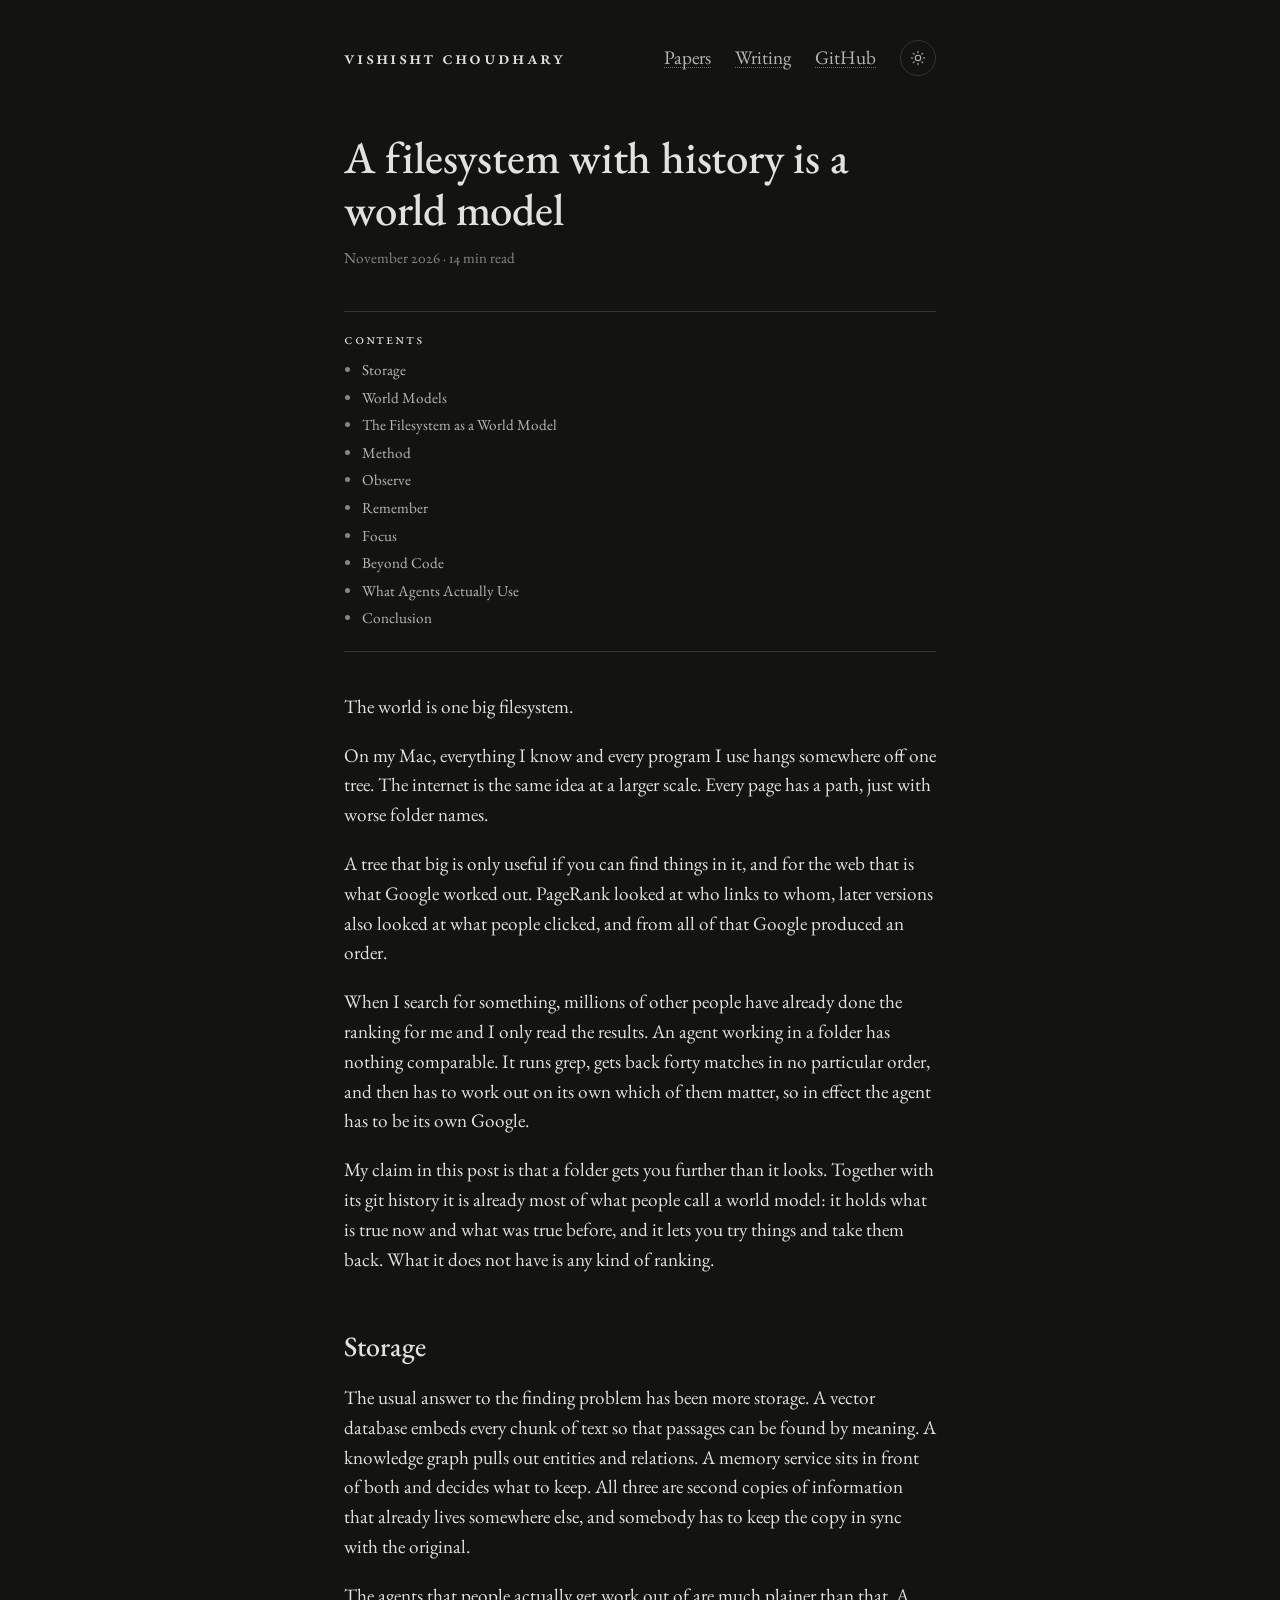
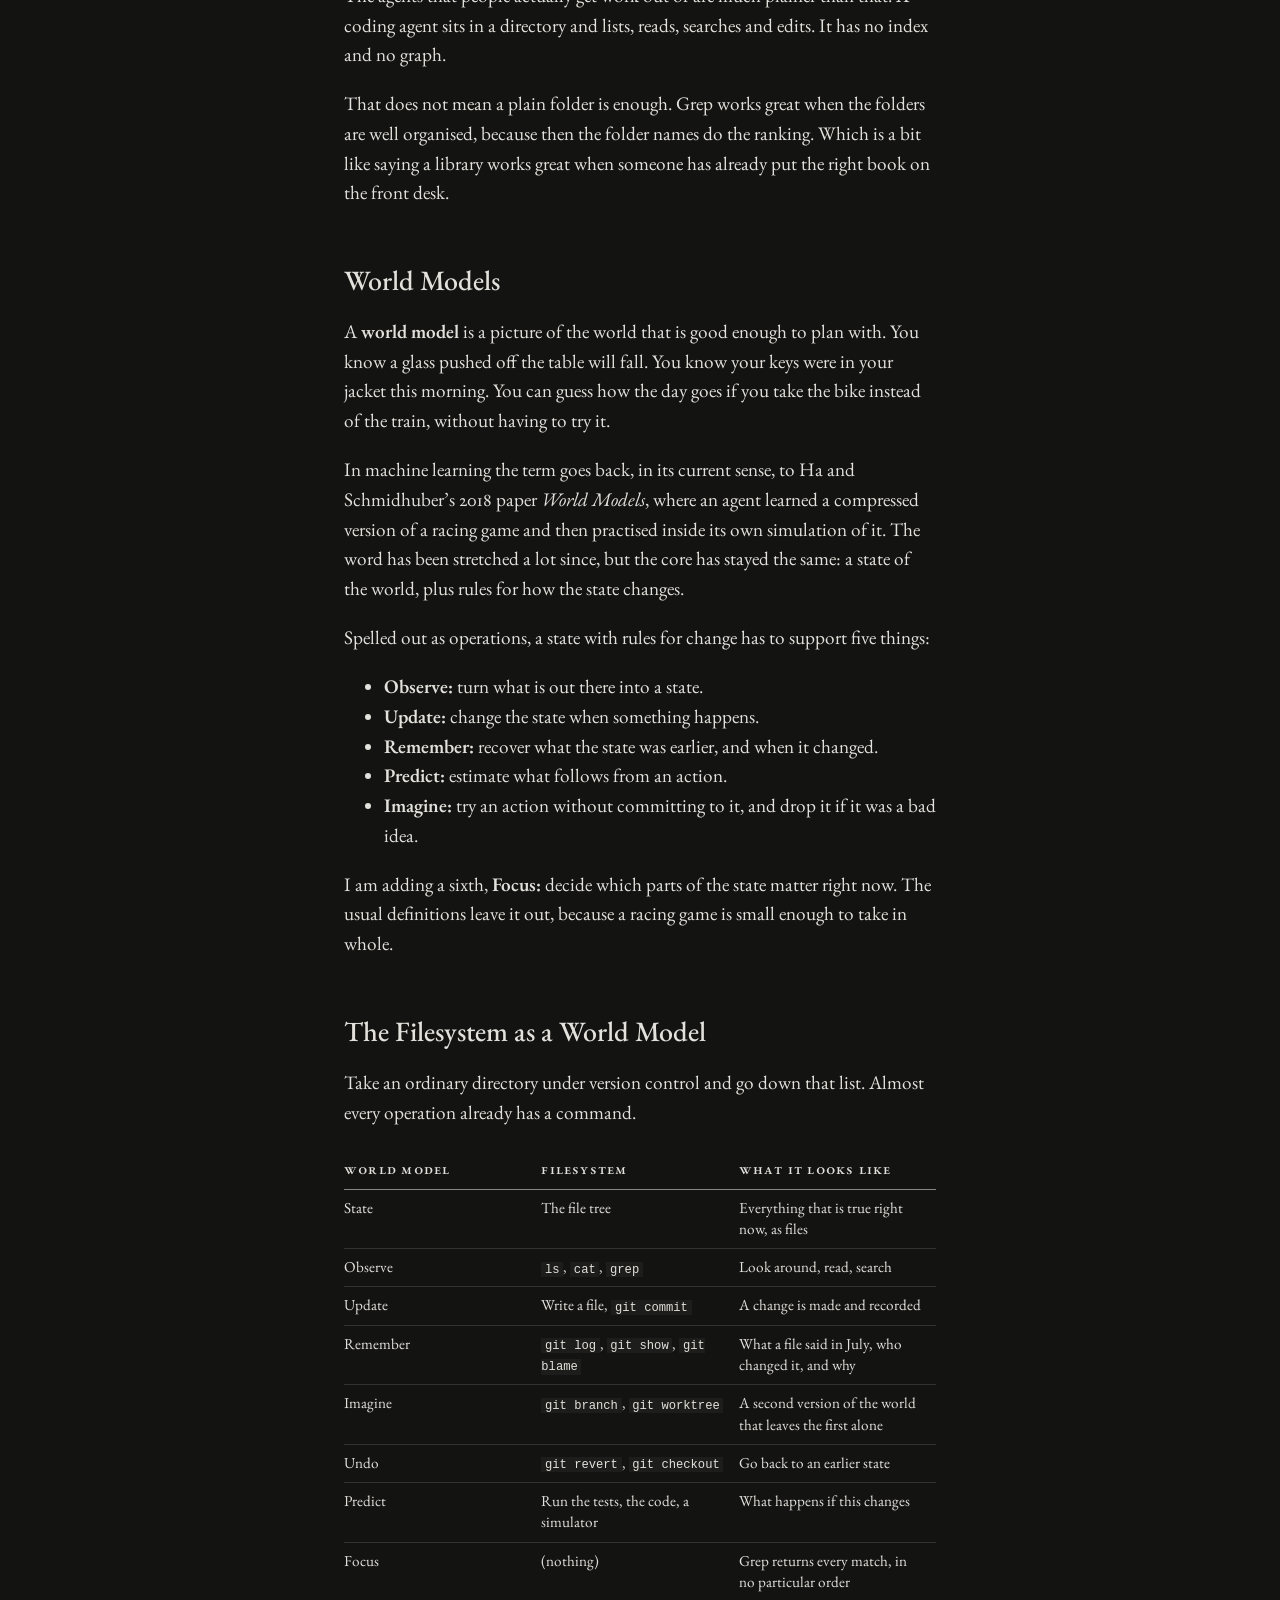
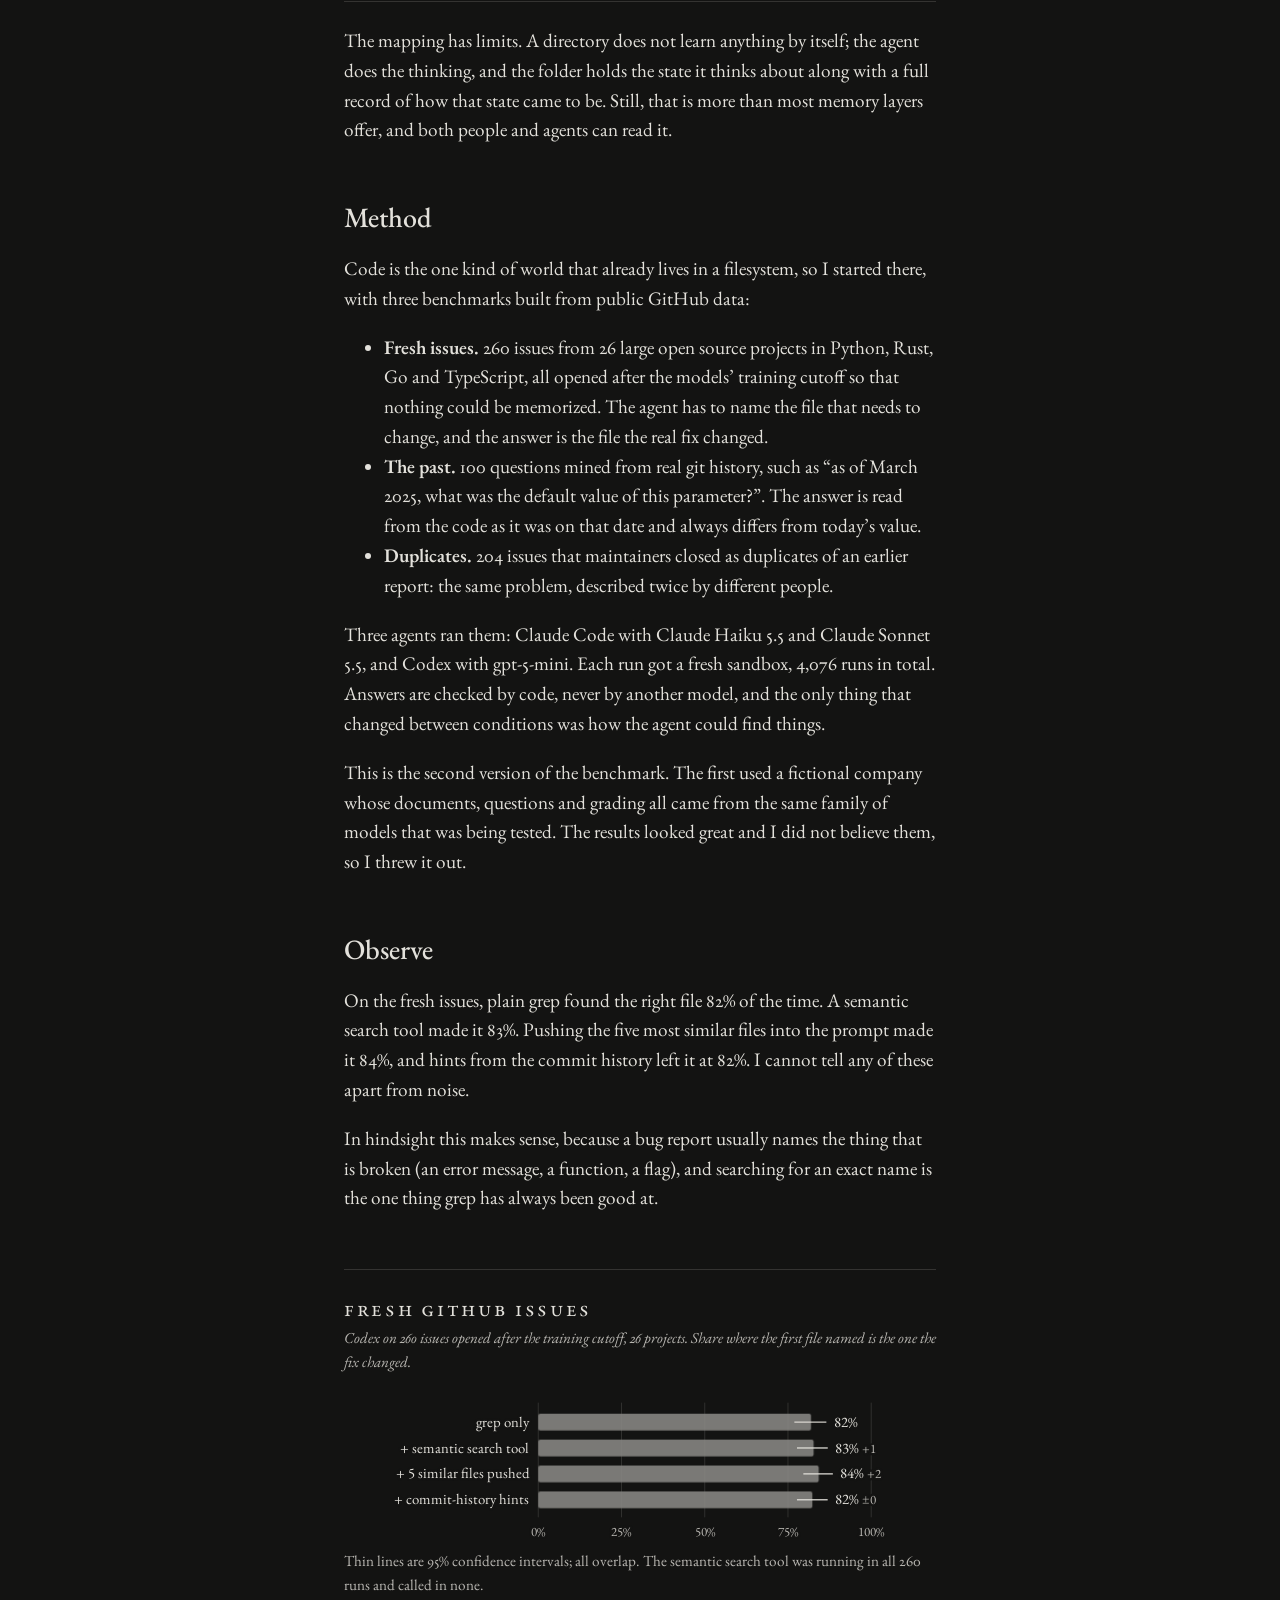
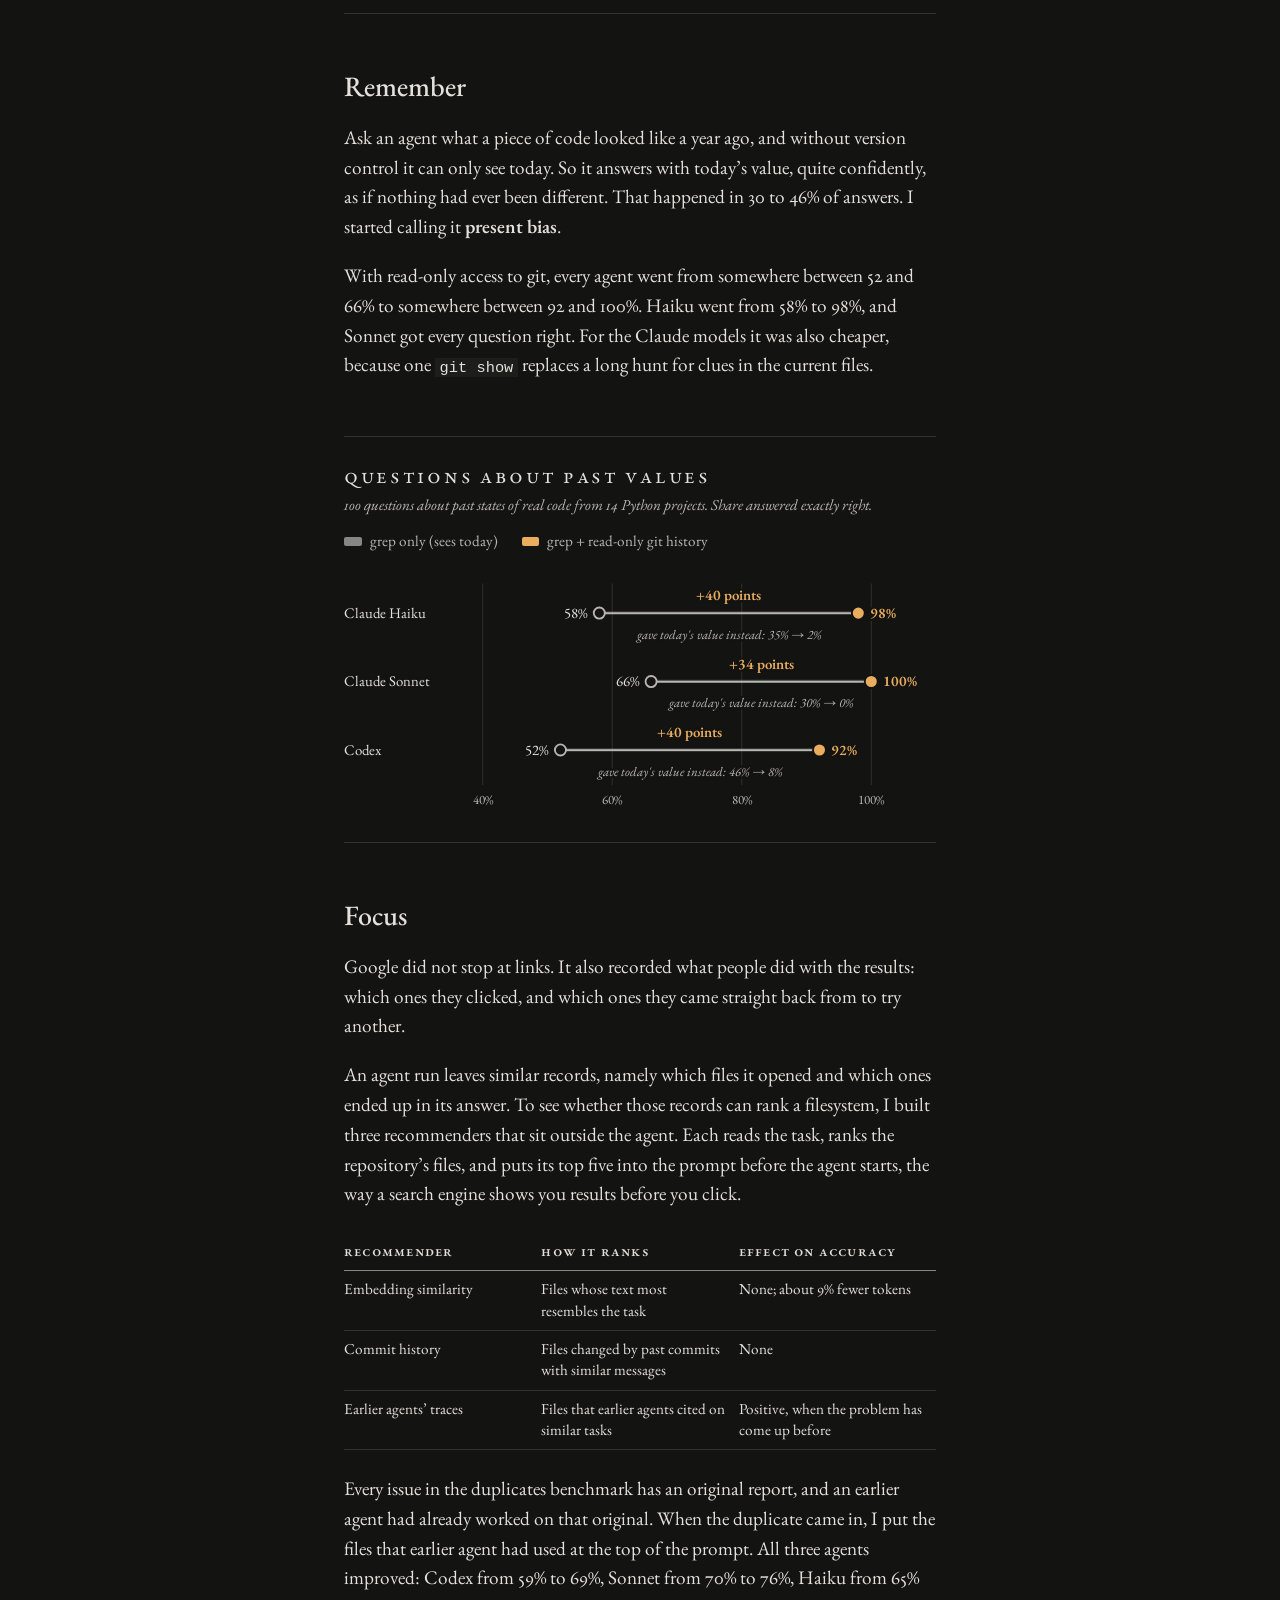
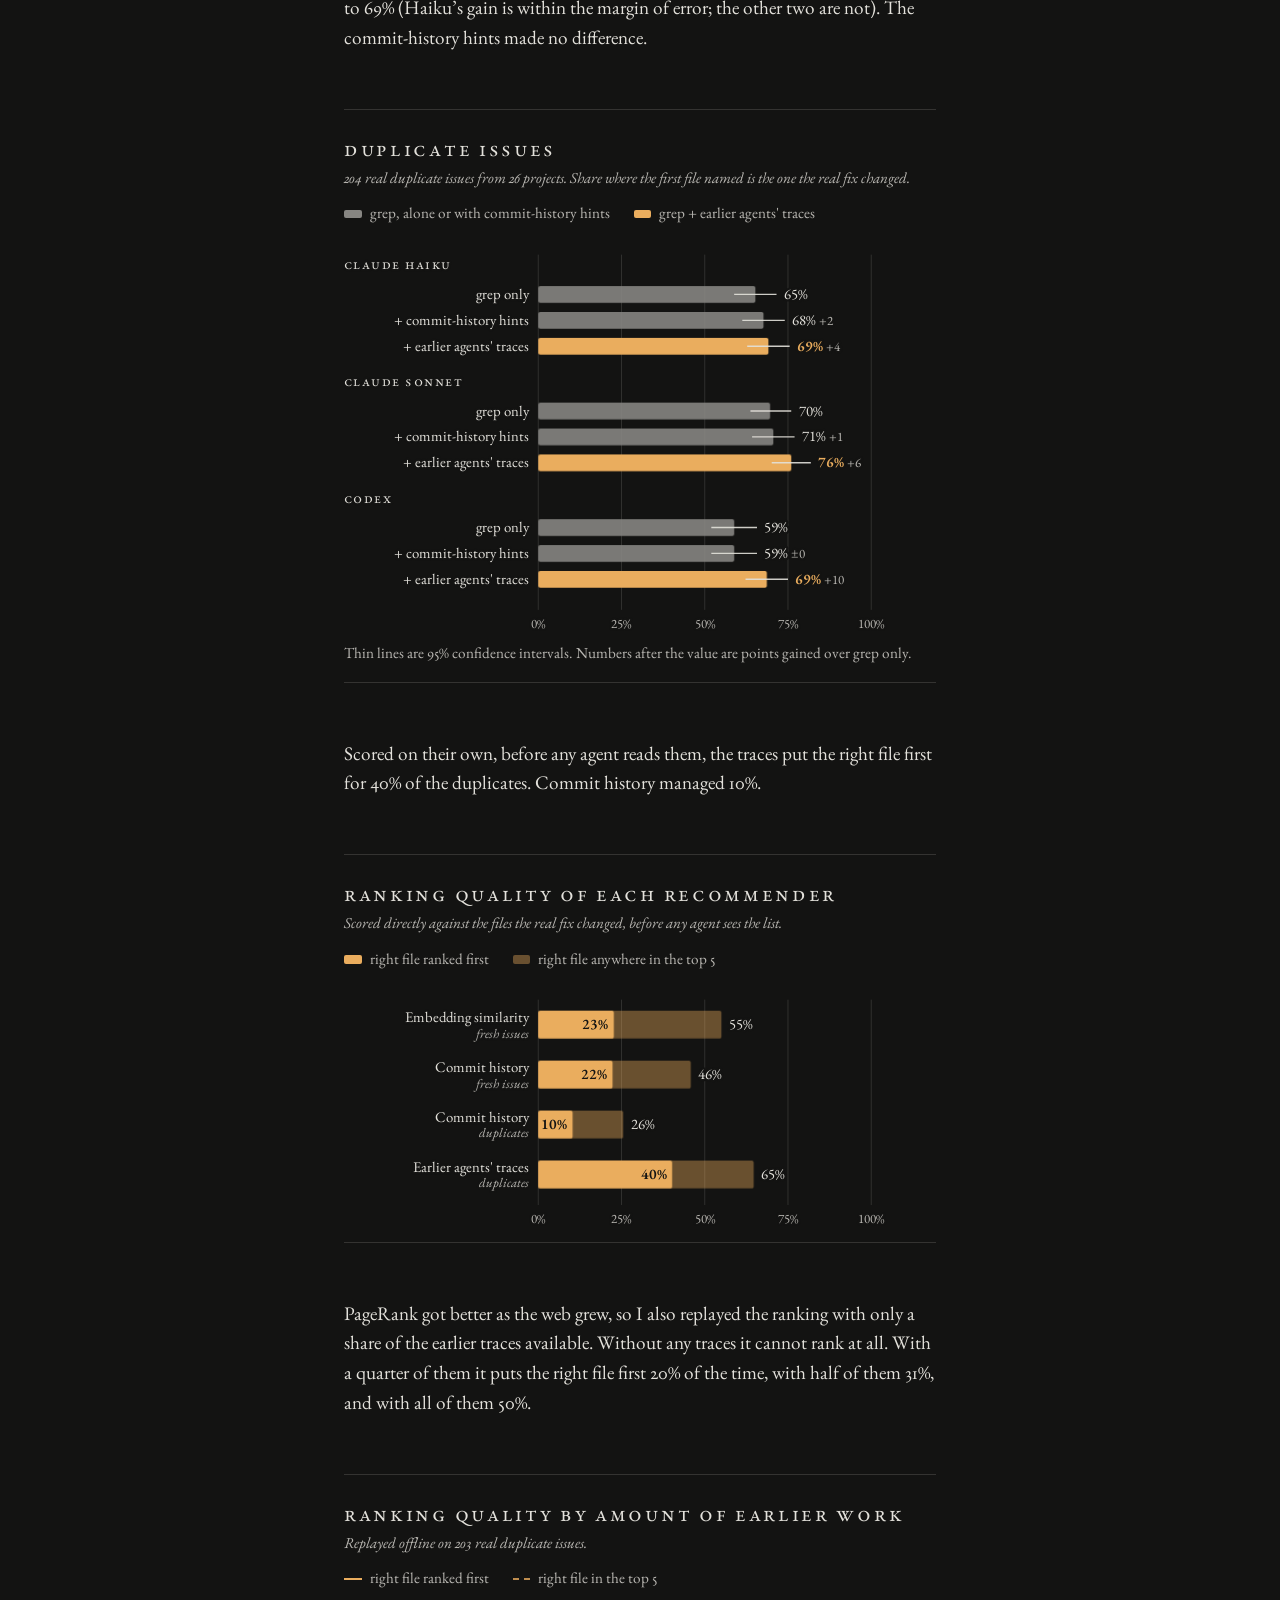
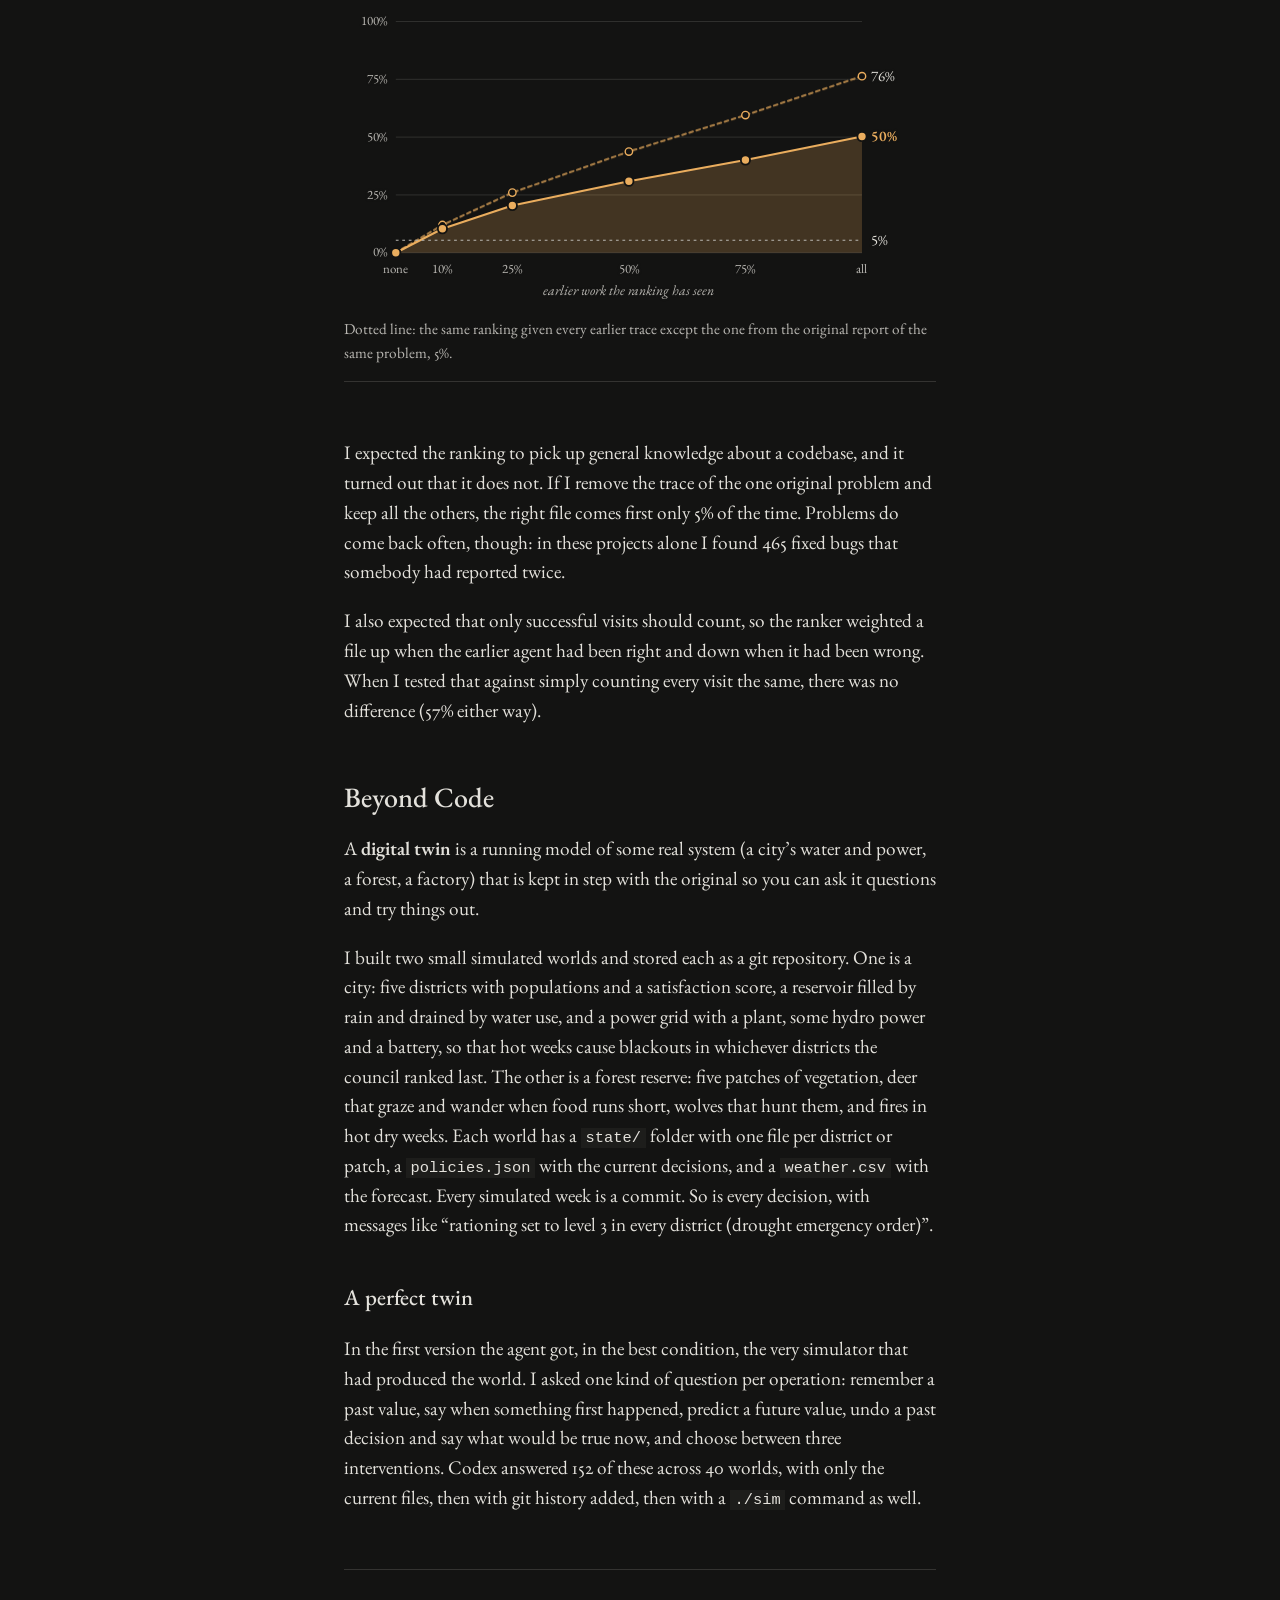
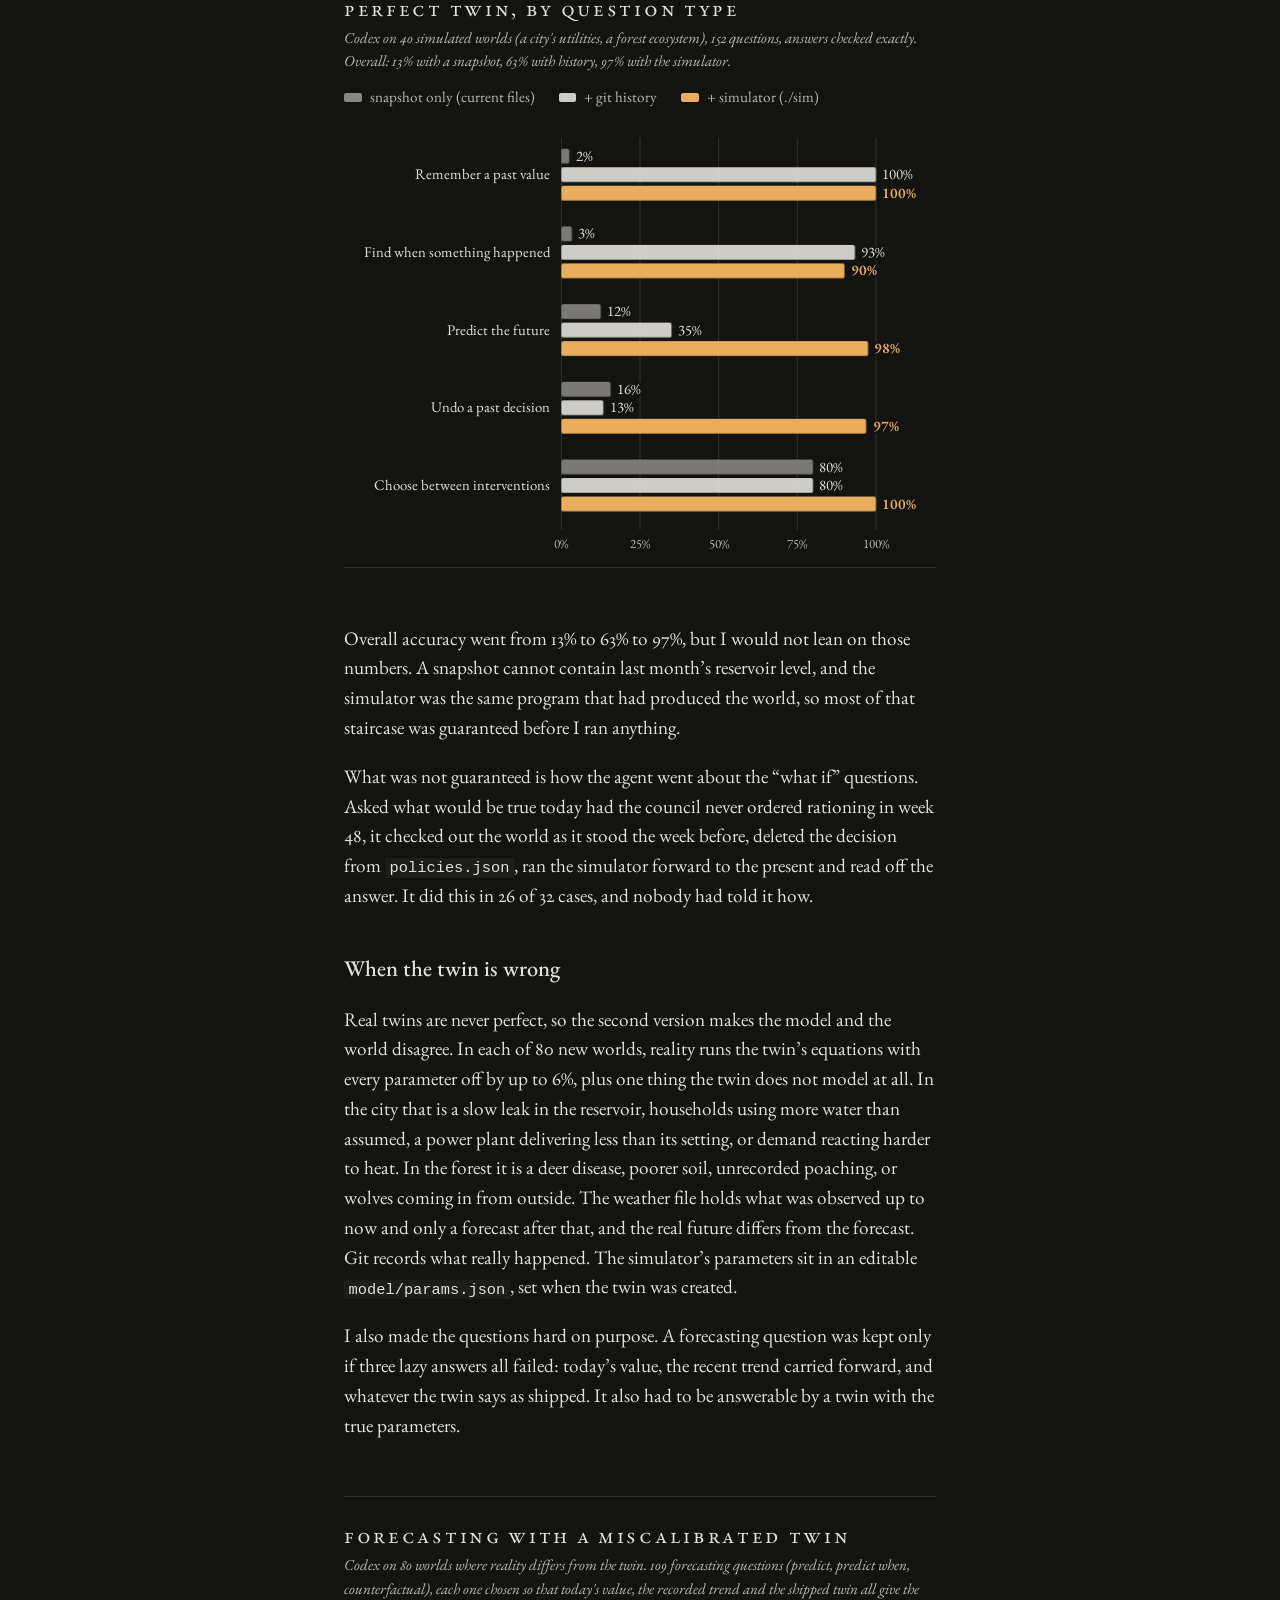
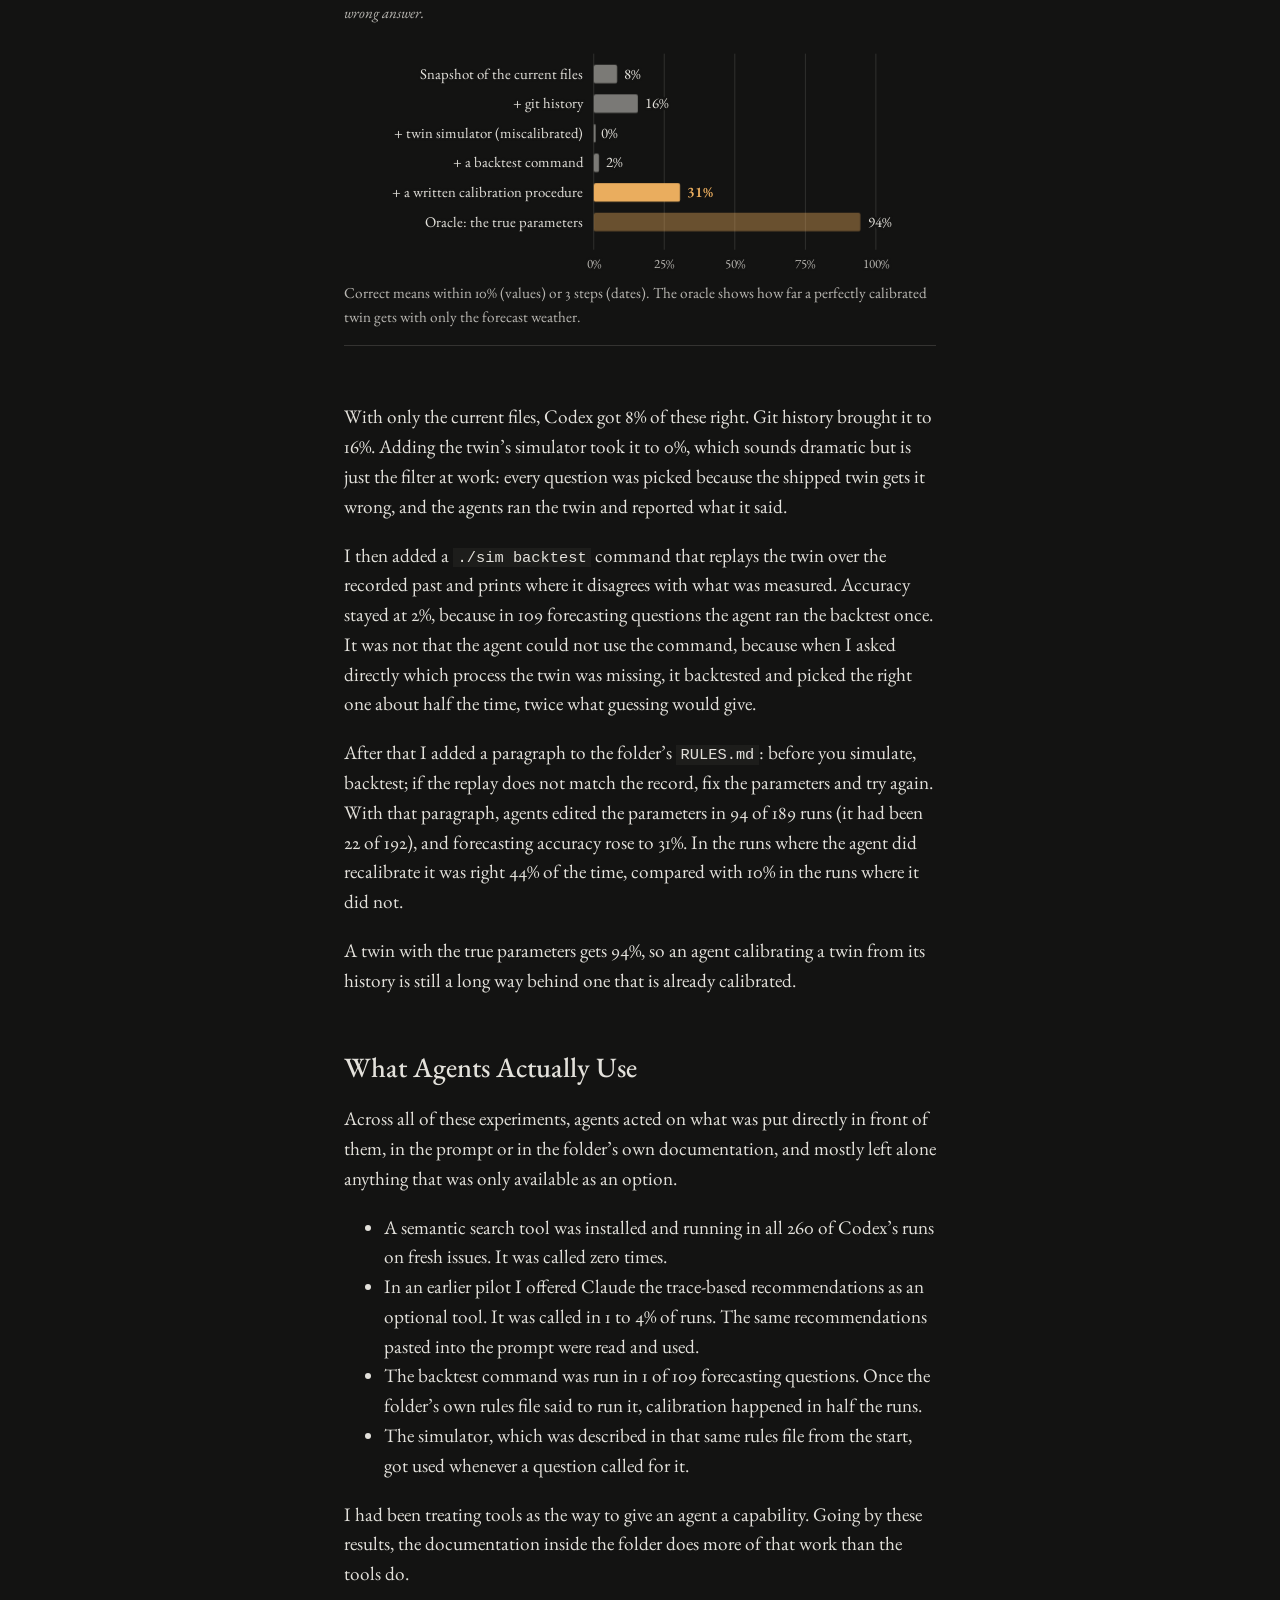
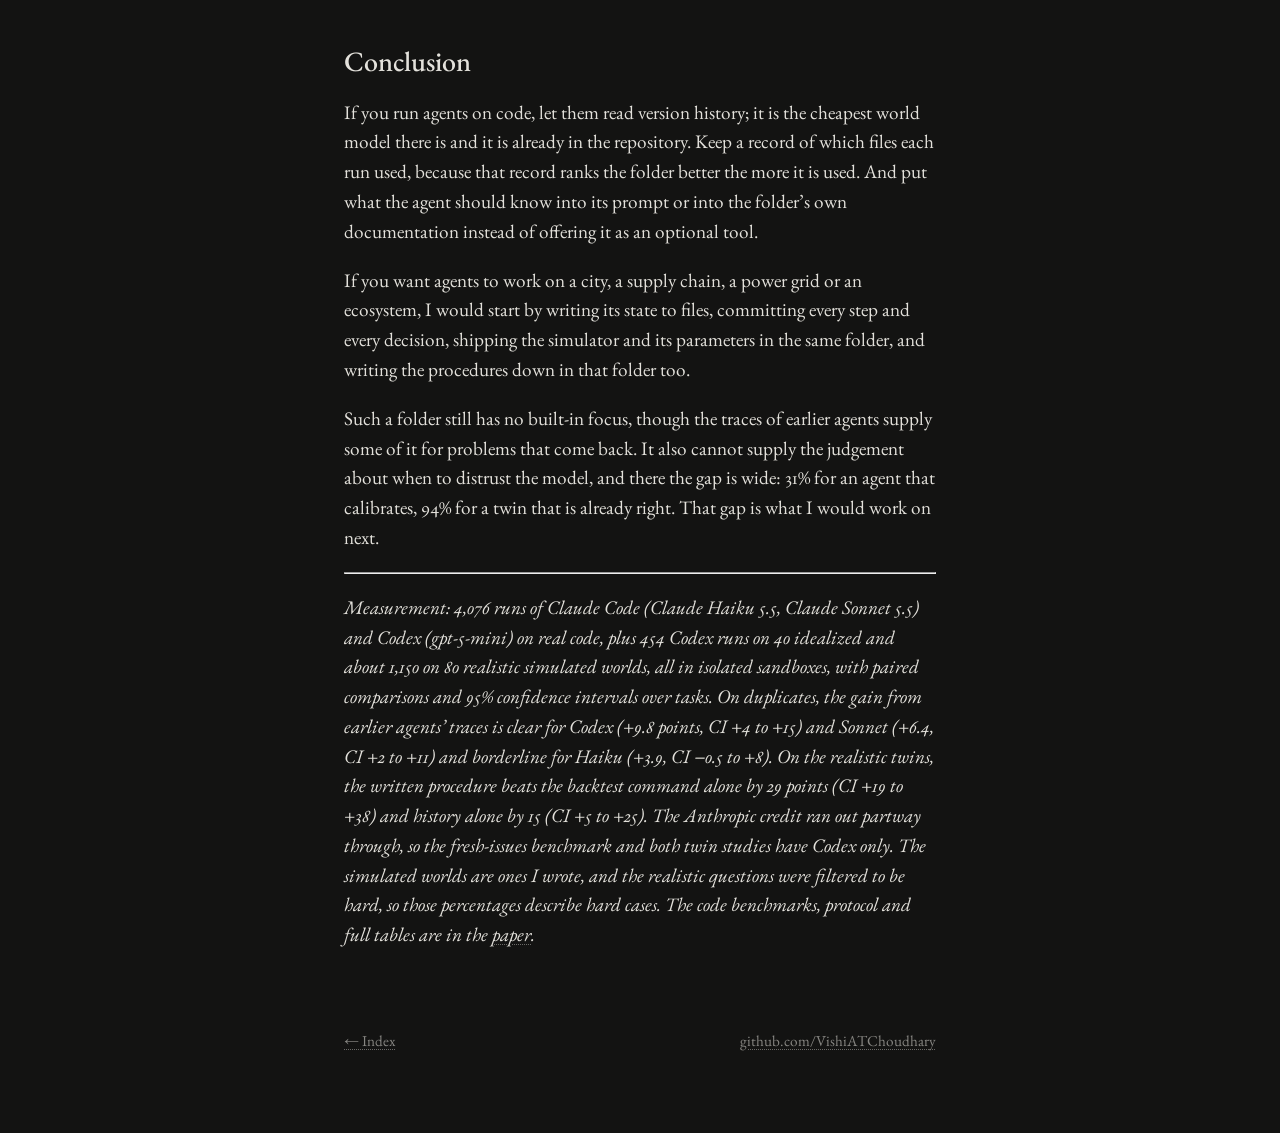
==== notes/a-filesystem-with-history-is-a-world-model.html @ 62e57741 "Add post: A filesystem with history is a world model New note with inline SVG charts, chart styles a" ====
<!doctype html>
<html lang="en" data-theme="dark">
<head>
<meta charset="utf-8">
<meta name="viewport" content="width=device-width, initial-scale=1">
<title>A filesystem with history is a world
model · Vishisht Choudhary</title>
<meta name="description" content="A filesystem with history is a world
model">
<script>try{var t=localStorage.getItem("theme");if(t)document.documentElement.dataset.theme=t}catch(e){}</script>
<link rel="preconnect" href="https://fonts.googleapis.com">
<link rel="preconnect" href="https://fonts.gstatic.com" crossorigin>
<link rel="stylesheet" href="https://fonts.googleapis.com/css2?family=EB+Garamond:ital,wght@0,400..600;1,400..600&display=swap">
<link rel="stylesheet" href="../assets/site.css?v=4">
<script src="../assets/theme.js" defer></script>
</head>
<body>
<div class="page">
  <header class="masthead">
    <a class="name caps" href="../">Vishisht Choudhary</a>
    <nav><a href="../#papers">Papers</a><a href="../#writing">Writing</a><a href="https://github.com/VishiATChoudhary">GitHub</a></nav>
    <button class="theme-toggle" type="button" aria-label="Switch to light theme">
      <svg class="sun" viewBox="0 0 24 24" fill="none" stroke="currentColor" stroke-width="1.6" stroke-linecap="round" aria-hidden="true"><circle cx="12" cy="12" r="4"/><path d="M12 2v2M12 20v2M4.9 4.9l1.4 1.4M17.7 17.7l1.4 1.4M2 12h2M20 12h2M4.9 19.1l1.4-1.4M17.7 6.3l1.4-1.4"/></svg>
      <svg class="moon" viewBox="0 0 24 24" fill="none" stroke="currentColor" stroke-width="1.6" stroke-linecap="round" stroke-linejoin="round" aria-hidden="true"><path d="M20 14.5A8 8 0 0 1 9.5 4a8 8 0 1 0 10.5 10.5z"/></svg>
    </button>
  </header>

  <article>
    <header class="article-head">
      <h1>A filesystem with history is a world model</h1>
      <div class="meta">November 2026 · 14 min read</div>
    </header>
    <nav class="toc" aria-label="Contents">
      <p class="toc-label">Contents</p>
<ul>
<li><a href="#storage" id="toc-storage">Storage</a></li>
<li><a href="#world-models" id="toc-world-models">World Models</a></li>
<li><a href="#the-filesystem-as-a-world-model"
id="toc-the-filesystem-as-a-world-model">The Filesystem as a World
Model</a></li>
<li><a href="#method" id="toc-method">Method</a></li>
<li><a href="#observe" id="toc-observe">Observe</a></li>
<li><a href="#remember" id="toc-remember">Remember</a></li>
<li><a href="#focus" id="toc-focus">Focus</a></li>
<li><a href="#beyond-code" id="toc-beyond-code">Beyond Code</a></li>
<li><a href="#what-agents-actually-use"
id="toc-what-agents-actually-use">What Agents Actually Use</a></li>
<li><a href="#conclusion" id="toc-conclusion">Conclusion</a></li>
</ul>
    </nav>
    <div class="prose">
<p>The world is one big filesystem.</p>
<p>On my Mac, everything I know and every program I use hangs somewhere
off one tree. The internet is the same idea at a larger scale. Every
page has a path, just with worse folder names.</p>
<p>A tree that big is only useful if you can find things in it, and for
the web that is what Google worked out. PageRank looked at who links to
whom, later versions also looked at what people clicked, and from all of
that Google produced an order.</p>
<p>When I search for something, millions of other people have already
done the ranking for me and I only read the results. An agent working in
a folder has nothing comparable. It runs grep, gets back forty matches
in no particular order, and then has to work out on its own which of
them matter, so in effect the agent has to be its own Google.</p>
<p>My claim in this post is that a folder gets you further than it
looks. Together with its git history it is already most of what people
call a world model: it holds what is true now and what was true before,
and it lets you try things and take them back. What it does not have is
any kind of ranking.</p>
<h2 id="storage">Storage</h2>
<p>The usual answer to the finding problem has been more storage. A
vector database embeds every chunk of text so that passages can be found
by meaning. A knowledge graph pulls out entities and relations. A memory
service sits in front of both and decides what to keep. All three are
second copies of information that already lives somewhere else, and
somebody has to keep the copy in sync with the original.</p>
<p>The agents that people actually get work out of are much plainer than
that. A coding agent sits in a directory and lists, reads, searches and
edits. It has no index and no graph.</p>
<p>That does not mean a plain folder is enough. Grep works great when
the folders are well organised, because then the folder names do the
ranking. Which is a bit like saying a library works great when someone
has already put the right book on the front desk.</p>
<h2 id="world-models">World Models</h2>
<p>A <strong>world model</strong> is a picture of the world that is good
enough to plan with. You know a glass pushed off the table will fall.
You know your keys were in your jacket this morning. You can guess how
the day goes if you take the bike instead of the train, without having
to try it.</p>
<p>In machine learning the term goes back, in its current sense, to Ha
and Schmidhuber’s 2018 paper <em>World Models</em>, where an agent
learned a compressed version of a racing game and then practised inside
its own simulation of it. The word has been stretched a lot since, but
the core has stayed the same: a state of the world, plus rules for how
the state changes.</p>
<p>Spelled out as operations, a state with rules for change has to
support five things:</p>
<ul>
<li><strong>Observe:</strong> turn what is out there into a state.</li>
<li><strong>Update:</strong> change the state when something
happens.</li>
<li><strong>Remember:</strong> recover what the state was earlier, and
when it changed.</li>
<li><strong>Predict:</strong> estimate what follows from an action.</li>
<li><strong>Imagine:</strong> try an action without committing to it,
and drop it if it was a bad idea.</li>
</ul>
<p>I am adding a sixth, <strong>Focus:</strong> decide which parts of
the state matter right now. The usual definitions leave it out, because
a racing game is small enough to take in whole.</p>
<h2 id="the-filesystem-as-a-world-model">The Filesystem as a World
Model</h2>
<p>Take an ordinary directory under version control and go down that
list. Almost every operation already has a command.</p>
<table>
<colgroup>
<col style="width: 33%" />
<col style="width: 33%" />
<col style="width: 33%" />
</colgroup>
<thead>
<tr>
<th>World model</th>
<th>Filesystem</th>
<th>What it looks like</th>
</tr>
</thead>
<tbody>
<tr>
<td>State</td>
<td>The file tree</td>
<td>Everything that is true right now, as files</td>
</tr>
<tr>
<td>Observe</td>
<td><code>ls</code>, <code>cat</code>, <code>grep</code></td>
<td>Look around, read, search</td>
</tr>
<tr>
<td>Update</td>
<td>Write a file, <code>git commit</code></td>
<td>A change is made and recorded</td>
</tr>
<tr>
<td>Remember</td>
<td><code>git log</code>, <code>git show</code>,
<code>git blame</code></td>
<td>What a file said in July, who changed it, and why</td>
</tr>
<tr>
<td>Imagine</td>
<td><code>git branch</code>, <code>git worktree</code></td>
<td>A second version of the world that leaves the first alone</td>
</tr>
<tr>
<td>Undo</td>
<td><code>git revert</code>, <code>git checkout</code></td>
<td>Go back to an earlier state</td>
</tr>
<tr>
<td>Predict</td>
<td>Run the tests, the code, a simulator</td>
<td>What happens if this changes</td>
</tr>
<tr>
<td>Focus</td>
<td>(nothing)</td>
<td>Grep returns every match, in no particular order</td>
</tr>
</tbody>
</table>
<p>The mapping has limits. A directory does not learn anything by
itself; the agent does the thinking, and the folder holds the state it
thinks about along with a full record of how that state came to be.
Still, that is more than most memory layers offer, and both people and
agents can read it.</p>
<h2 id="method">Method</h2>
<p>Code is the one kind of world that already lives in a filesystem, so
I started there, with three benchmarks built from public GitHub
data:</p>
<ul>
<li><strong>Fresh issues.</strong> 260 issues from 26 large open source
projects in Python, Rust, Go and TypeScript, all opened after the
models’ training cutoff so that nothing could be memorized. The agent
has to name the file that needs to change, and the answer is the file
the real fix changed.</li>
<li><strong>The past.</strong> 100 questions mined from real git
history, such as “as of March 2025, what was the default value of this
parameter?”. The answer is read from the code as it was on that date and
always differs from today’s value.</li>
<li><strong>Duplicates.</strong> 204 issues that maintainers closed as
duplicates of an earlier report: the same problem, described twice by
different people.</li>
</ul>
<p>Three agents ran them: Claude Code with Claude Haiku 5.5 and Claude
Sonnet 5.5, and Codex with gpt-5-mini. Each run got a fresh sandbox,
4,076 runs in total. Answers are checked by code, never by another
model, and the only thing that changed between conditions was how the
agent could find things.</p>
<p>This is the second version of the benchmark. The first used a
fictional company whose documents, questions and grading all came from
the same family of models that was being tested. The results looked
great and I did not believe them, so I threw it out.</p>
<h2 id="observe">Observe</h2>
<p>On the fresh issues, plain grep found the right file 82% of the time.
A semantic search tool made it 83%. Pushing the five most similar files
into the prompt made it 84%, and hints from the commit history left it
at 82%. I cannot tell any of these apart from noise.</p>
<p>In hindsight this makes sense, because a bug report usually names the
thing that is broken (an error message, a function, a flag), and
searching for an exact name is the one thing grep has always been good
at.</p>
<!-- fig:fresh -->
<figure class="fsfig" role="group" aria-label="Fresh GitHub issues"><p class="fsfig-title">Fresh GitHub issues</p><p class="fsfig-sub">Codex on 260 issues opened after the training cutoff, 26 projects. Share where the first file named is the one the fix changed.</p><svg class="fschart" viewBox="0 0 640 164" role="img" aria-label="Fresh GitHub issues"><line class="grid" x1="210.0" x2="210.0" y1="18" y2="142"/><text class="tick" x="210.0" y="162" text-anchor="middle">0%</text><line class="grid" x1="300.0" x2="300.0" y1="18" y2="142"/><text class="tick" x="300.0" y="162" text-anchor="middle">25%</text><line class="grid" x1="390.0" x2="390.0" y1="18" y2="142"/><text class="tick" x="390.0" y="162" text-anchor="middle">50%</text><line class="grid" x1="480.0" x2="480.0" y1="18" y2="142"/><text class="tick" x="480.0" y="162" text-anchor="middle">75%</text><line class="grid" x1="570.0" x2="570.0" y1="18" y2="142"/><text class="tick" x="570.0" y="162" text-anchor="middle">100%</text><g class="row"><title>Codex, grep only: 81.9% (213 of 260), 95% CI 77% to 87%</title><text class="lab base" x="200" y="44" text-anchor="end">grep only</text><rect class="bar base grow-x" x="210" y="30" width="294.9" height="18" rx="2" style="transform-origin:210px 0"/><line class="ci" x1="486.9" x2="521.5" y1="39.0" y2="39.0"/><text class="val base" x="529.5" y="44">82%<tspan class="dl"></tspan></text></g><g class="row"><title>Codex, + semantic search tool: 82.7% (215 of 260), 95% CI 78% to 87%</title><text class="lab base" x="200" y="72" text-anchor="end">+ semantic search tool</text><rect class="bar base grow-x" x="210" y="58" width="297.7" height="18" rx="2" style="transform-origin:210px 0"/><line class="ci" x1="489.7" x2="523.0" y1="67.0" y2="67.0"/><text class="val base" x="531.0" y="72">83%<tspan class="dl">  +1</tspan></text></g><g class="row"><title>Codex, + 5 similar files pushed: 84.2% (219 of 260), 95% CI 80% to 88%</title><text class="lab base" x="200" y="100" text-anchor="end">+ 5 similar files pushed</text><rect class="bar base grow-x" x="210" y="86" width="303.2" height="18" rx="2" style="transform-origin:210px 0"/><line class="ci" x1="496.6" x2="528.5" y1="95.0" y2="95.0"/><text class="val base" x="536.5" y="100">84%<tspan class="dl">  +2</tspan></text></g><g class="row"><title>Codex, + commit-history hints: 82.3% (214 of 260), 95% CI 78% to 87%</title><text class="lab base" x="200" y="128" text-anchor="end">+ commit-history hints</text><rect class="bar base grow-x" x="210" y="114" width="296.3" height="18" rx="2" style="transform-origin:210px 0"/><line class="ci" x1="489.7" x2="522.9" y1="123.0" y2="123.0"/><text class="val base" x="530.9" y="128">82%<tspan class="dl">  ±0</tspan></text></g></svg><p class="fsfig-note">Thin lines are 95% confidence intervals; all overlap. The semantic search tool was running in all 260 runs and called in none.</p></figure>
<!-- /fig:fresh -->
<h2 id="remember">Remember</h2>
<p>Ask an agent what a piece of code looked like a year ago, and without
version control it can only see today. So it answers with today’s value,
quite confidently, as if nothing had ever been different. That happened
in 30 to 46% of answers. I started calling it <strong>present
bias</strong>.</p>
<p>With read-only access to git, every agent went from somewhere between
52 and 66% to somewhere between 92 and 100%. Haiku went from 58% to 98%,
and Sonnet got every question right. For the Claude models it was also
cheaper, because one <code>git show</code> replaces a long hunt for
clues in the current files.</p>
<!-- fig:past -->
<figure class="fsfig" role="group" aria-label="Questions about past values"><p class="fsfig-title">Questions about past values</p><p class="fsfig-sub">100 questions about past states of real code from 14 Python projects. Share answered exactly right.</p><p class="fsfig-legend"><span><i class="sw base"></i>grep only (sees today)</span><span><i class="sw key"></i>grep + read-only git history</span></p><svg class="fschart" viewBox="0 0 640 282" role="img" aria-label="Questions about past values"><line class="grid" x1="150.0" x2="150.0" y1="20" y2="238"/><text class="tick" x="150.0" y="258" text-anchor="middle">40%</text><line class="grid" x1="290.0" x2="290.0" y1="20" y2="238"/><text class="tick" x="290.0" y="258" text-anchor="middle">60%</text><line class="grid" x1="430.0" x2="430.0" y1="20" y2="238"/><text class="tick" x="430.0" y="258" text-anchor="middle">80%</text><line class="grid" x1="570.0" x2="570.0" y1="20" y2="238"/><text class="tick" x="570.0" y="258" text-anchor="middle">100%</text><g class="row"><title>Claude Haiku: 58% without git, 98% with git (+40 points, 95% CI +30 to +49). Gave today&#x27;s value instead: 35% without git, 2% with git.</title><text class="lab" x="0" y="57">Claude Haiku</text><line class="link grow-x" x1="276.0" x2="556.0" y1="52" y2="52" style="transform-origin:276.0px 52px"/><circle class="dot base" cx="276.0" cy="52" r="6"/><circle class="dot key" cx="556.0" cy="52" r="7"/><text class="val" x="264.0" y="57" text-anchor="end">58%</text><text class="val key" x="569.0" y="57">98%</text><text class="delta" x="416.0" y="38" text-anchor="middle">+40 points</text><text class="aside" x="416.0" y="80" text-anchor="middle">gave today's value instead: 35% → 2%</text></g><g class="row"><title>Claude Sonnet: 66% without git, 100% with git (+34 points, 95% CI +25 to +43). Gave today&#x27;s value instead: 30% without git, 0% with git.</title><text class="lab" x="0" y="131">Claude Sonnet</text><line class="link grow-x" x1="332.0" x2="570.0" y1="126" y2="126" style="transform-origin:332.0px 126px"/><circle class="dot base" cx="332.0" cy="126" r="6"/><circle class="dot key" cx="570.0" cy="126" r="7"/><text class="val" x="320.0" y="131" text-anchor="end">66%</text><text class="val key" x="583.0" y="131">100%</text><text class="delta" x="451.0" y="112" text-anchor="middle">+34 points</text><text class="aside" x="451.0" y="154" text-anchor="middle">gave today's value instead: 30% → 0%</text></g><g class="row"><title>Codex: 52% without git, 92% with git (+40 points, 95% CI +28 to +51). Gave today&#x27;s value instead: 46% without git, 8% with git.</title><text class="lab" x="0" y="205">Codex</text><line class="link grow-x" x1="234.0" x2="514.0" y1="200" y2="200" style="transform-origin:234.0px 200px"/><circle class="dot base" cx="234.0" cy="200" r="6"/><circle class="dot key" cx="514.0" cy="200" r="7"/><text class="val" x="222.0" y="205" text-anchor="end">52%</text><text class="val key" x="527.0" y="205">92%</text><text class="delta" x="374.0" y="186" text-anchor="middle">+40 points</text><text class="aside" x="374.0" y="228" text-anchor="middle">gave today's value instead: 46% → 8%</text></g></svg></figure>
<!-- /fig:past -->
<h2 id="focus">Focus</h2>
<p>Google did not stop at links. It also recorded what people did with
the results: which ones they clicked, and which ones they came straight
back from to try another.</p>
<p>An agent run leaves similar records, namely which files it opened and
which ones ended up in its answer. To see whether those records can rank
a filesystem, I built three recommenders that sit outside the agent.
Each reads the task, ranks the repository’s files, and puts its top five
into the prompt before the agent starts, the way a search engine shows
you results before you click.</p>
<table>
<colgroup>
<col style="width: 33%" />
<col style="width: 33%" />
<col style="width: 33%" />
</colgroup>
<thead>
<tr>
<th>Recommender</th>
<th>How it ranks</th>
<th>Effect on accuracy</th>
</tr>
</thead>
<tbody>
<tr>
<td>Embedding similarity</td>
<td>Files whose text most resembles the task</td>
<td>None; about 9% fewer tokens</td>
</tr>
<tr>
<td>Commit history</td>
<td>Files changed by past commits with similar messages</td>
<td>None</td>
</tr>
<tr>
<td>Earlier agents’ traces</td>
<td>Files that earlier agents cited on similar tasks</td>
<td>Positive, when the problem has come up before</td>
</tr>
</tbody>
</table>
<p>Every issue in the duplicates benchmark has an original report, and
an earlier agent had already worked on that original. When the duplicate
came in, I put the files that earlier agent had used at the top of the
prompt. All three agents improved: Codex from 59% to 69%, Sonnet from
70% to 76%, Haiku from 65% to 69% (Haiku’s gain is within the margin of
error; the other two are not). The commit-history hints made no
difference.</p>
<!-- fig:dups -->
<figure class="fsfig" role="group" aria-label="Duplicate issues"><p class="fsfig-title">Duplicate issues</p><p class="fsfig-sub">204 real duplicate issues from 26 projects. Share where the first file named is the one the real fix changed.</p><p class="fsfig-legend"><span><i class="sw base"></i>grep, alone or with commit-history hints</span><span><i class="sw key"></i>grep + earlier agents&#x27; traces</span></p><svg class="fschart" viewBox="0 0 640 424" role="img" aria-label="Duplicate issues"><line class="grid" x1="210.0" x2="210.0" y1="18" y2="402"/><text class="tick" x="210.0" y="422" text-anchor="middle">0%</text><line class="grid" x1="300.0" x2="300.0" y1="18" y2="402"/><text class="tick" x="300.0" y="422" text-anchor="middle">25%</text><line class="grid" x1="390.0" x2="390.0" y1="18" y2="402"/><text class="tick" x="390.0" y="422" text-anchor="middle">50%</text><line class="grid" x1="480.0" x2="480.0" y1="18" y2="402"/><text class="tick" x="480.0" y="422" text-anchor="middle">75%</text><line class="grid" x1="570.0" x2="570.0" y1="18" y2="402"/><text class="tick" x="570.0" y="422" text-anchor="middle">100%</text><text class="grp" x="0" y="34">Claude Haiku</text><g class="row"><title>Claude Haiku, grep only: 65.2% (133 of 204), 95% CI 59% to 72%</title><text class="lab base" x="200" y="66" text-anchor="end">grep only</text><rect class="bar base grow-x" x="210" y="52" width="234.7" height="18" rx="2" style="transform-origin:210px 0"/><line class="ci" x1="421.8" x2="467.6" y1="61.0" y2="61.0"/><text class="val base" x="475.6" y="66">65%<tspan class="dl"></tspan></text></g><g class="row"><title>Claude Haiku, + commit-history hints: 67.6% (138 of 204), 95% CI 61% to 74%</title><text class="lab base" x="200" y="94" text-anchor="end">+ commit-history hints</text><rect class="bar base grow-x" x="210" y="80" width="243.5" height="18" rx="2" style="transform-origin:210px 0"/><line class="ci" x1="430.6" x2="476.5" y1="89.0" y2="89.0"/><text class="val base" x="484.5" y="94">68%<tspan class="dl">  +2</tspan></text></g><g class="row"><title>Claude Haiku, + earlier agents&#x27; traces: 69.1% (141 of 204), 95% CI 63% to 75%</title><text class="lab key" x="200" y="122" text-anchor="end">+ earlier agents&#x27; traces</text><rect class="bar key grow-x" x="210" y="108" width="248.8" height="18" rx="2" style="transform-origin:210px 0"/><line class="ci" x1="435.9" x2="481.8" y1="117.0" y2="117.0"/><text class="val key" x="489.8" y="122">69%<tspan class="dl">  +4</tspan></text></g><text class="grp" x="0" y="160">Claude Sonnet</text><g class="row"><title>Claude Sonnet, grep only: 69.6% (142 of 204), 95% CI 64% to 76%</title><text class="lab base" x="200" y="192" text-anchor="end">grep only</text><rect class="bar base grow-x" x="210" y="178" width="250.6" height="18" rx="2" style="transform-origin:210px 0"/><line class="ci" x1="439.4" x2="483.5" y1="187.0" y2="187.0"/><text class="val base" x="491.5" y="192">70%<tspan class="dl"></tspan></text></g><g class="row"><title>Claude Sonnet, + commit-history hints: 70.6% (144 of 204), 95% CI 64% to 77%</title><text class="lab base" x="200" y="220" text-anchor="end">+ commit-history hints</text><rect class="bar base grow-x" x="210" y="206" width="254.1" height="18" rx="2" style="transform-origin:210px 0"/><line class="ci" x1="441.2" x2="487.1" y1="215.0" y2="215.0"/><text class="val base" x="495.1" y="220">71%<tspan class="dl">  +1</tspan></text></g><g class="row"><title>Claude Sonnet, + earlier agents&#x27; traces: 76.0% (155 of 204), 95% CI 70% to 82%</title><text class="lab key" x="200" y="248" text-anchor="end">+ earlier agents&#x27; traces</text><rect class="bar key grow-x" x="210" y="234" width="273.5" height="18" rx="2" style="transform-origin:210px 0"/><line class="ci" x1="462.4" x2="504.7" y1="243.0" y2="243.0"/><text class="val key" x="512.7" y="248">76%<tspan class="dl">  +6</tspan></text></g><text class="grp" x="0" y="286">Codex</text><g class="row"><title>Codex, grep only: 58.8% (120 of 204), 95% CI 52% to 66%</title><text class="lab base" x="200" y="318" text-anchor="end">grep only</text><rect class="bar base grow-x" x="210" y="304" width="211.8" height="18" rx="2" style="transform-origin:210px 0"/><line class="ci" x1="397.1" x2="446.5" y1="313.0" y2="313.0"/><text class="val base" x="454.5" y="318">59%<tspan class="dl"></tspan></text></g><g class="row"><title>Codex, + commit-history hints: 58.8% (120 of 204), 95% CI 52% to 66%</title><text class="lab base" x="200" y="346" text-anchor="end">+ commit-history hints</text><rect class="bar base grow-x" x="210" y="332" width="211.8" height="18" rx="2" style="transform-origin:210px 0"/><line class="ci" x1="397.1" x2="446.5" y1="341.0" y2="341.0"/><text class="val base" x="454.5" y="346">59%<tspan class="dl">  ±0</tspan></text></g><g class="row"><title>Codex, + earlier agents&#x27; traces: 68.6% (140 of 204), 95% CI 62% to 75%</title><text class="lab key" x="200" y="374" text-anchor="end">+ earlier agents&#x27; traces</text><rect class="bar key grow-x" x="210" y="360" width="247.1" height="18" rx="2" style="transform-origin:210px 0"/><line class="ci" x1="434.1" x2="480.0" y1="369.0" y2="369.0"/><text class="val key" x="488.0" y="374">69%<tspan class="dl">  +10</tspan></text></g></svg><p class="fsfig-note">Thin lines are 95% confidence intervals. Numbers after the value are points gained over grep only.</p></figure>
<!-- /fig:dups -->
<p>Scored on their own, before any agent reads them, the traces put the
right file first for 40% of the duplicates. Commit history managed
10%.</p>
<!-- fig:rankers -->
<figure class="fsfig" role="group" aria-label="Ranking quality of each recommender"><p class="fsfig-title">Ranking quality of each recommender</p><p class="fsfig-sub">Scored directly against the files the real fix changed, before any agent sees the list.</p><p class="fsfig-legend"><span><i class="sw key"></i>right file ranked first</span><span><i class="sw soft"></i>right file anywhere in the top 5</span></p><svg class="fschart" viewBox="0 0 640 262" role="img" aria-label="Ranking quality of each recommender"><line class="grid" x1="210.0" x2="210.0" y1="18" y2="240"/><text class="tick" x="210.0" y="260" text-anchor="middle">0%</text><line class="grid" x1="300.0" x2="300.0" y1="18" y2="240"/><text class="tick" x="300.0" y="260" text-anchor="middle">25%</text><line class="grid" x1="390.0" x2="390.0" y1="18" y2="240"/><text class="tick" x="390.0" y="260" text-anchor="middle">50%</text><line class="grid" x1="480.0" x2="480.0" y1="18" y2="240"/><text class="tick" x="480.0" y="260" text-anchor="middle">75%</text><line class="grid" x1="570.0" x2="570.0" y1="18" y2="240"/><text class="tick" x="570.0" y="260" text-anchor="middle">100%</text><g class="row"><title>Embedding similarity (fresh issues): right file ranked first 23%, in the top 5 55%</title><text class="lab base" x="200" y="42" text-anchor="end">Embedding similarity</text><text class="aside" x="200" y="59" text-anchor="end">fresh issues</text><rect class="bar soft grow-x" x="210" y="30" width="198.0" height="30" rx="2" style="transform-origin:210px 0"/><rect class="bar key grow-x" x="210" y="30" width="81.7" height="30" rx="2" style="transform-origin:210px 0"/><text class="val base" x="285.7" y="50" text-anchor="end" style="fill:var(--color-paper);stroke:none;font-weight:600">23%</text><text class="val" x="416.0" y="50">55%</text></g><g class="row"><title>Commit history (fresh issues): right file ranked first 22%, in the top 5 46%</title><text class="lab base" x="200" y="96" text-anchor="end">Commit history</text><text class="aside" x="200" y="113" text-anchor="end">fresh issues</text><rect class="bar soft grow-x" x="210" y="84" width="164.9" height="30" rx="2" style="transform-origin:210px 0"/><rect class="bar key grow-x" x="210" y="84" width="80.3" height="30" rx="2" style="transform-origin:210px 0"/><text class="val base" x="284.3" y="104" text-anchor="end" style="fill:var(--color-paper);stroke:none;font-weight:600">22%</text><text class="val" x="382.9" y="104">46%</text></g><g class="row"><title>Commit history (duplicates): right file ranked first 10%, in the top 5 26%</title><text class="lab base" x="200" y="150" text-anchor="end">Commit history</text><text class="aside" x="200" y="167" text-anchor="end">duplicates</text><rect class="bar soft grow-x" x="210" y="138" width="91.8" height="30" rx="2" style="transform-origin:210px 0"/><rect class="bar key grow-x" x="210" y="138" width="37.1" height="30" rx="2" style="transform-origin:210px 0"/><text class="val base" x="241.1" y="158" text-anchor="end" style="fill:var(--color-paper);stroke:none;font-weight:600">10%</text><text class="val" x="309.8" y="158">26%</text></g><g class="row"><title>Earlier agents&#x27; traces (duplicates): right file ranked first 40%, in the top 5 65%</title><text class="lab key" x="200" y="204" text-anchor="end">Earlier agents&#x27; traces</text><text class="aside" x="200" y="221" text-anchor="end">duplicates</text><rect class="bar soft grow-x" x="210" y="192" width="232.9" height="30" rx="2" style="transform-origin:210px 0"/><rect class="bar key grow-x" x="210" y="192" width="144.7" height="30" rx="2" style="transform-origin:210px 0"/><text class="val key" x="348.7" y="212" text-anchor="end" style="fill:var(--color-paper);stroke:none;font-weight:600">40%</text><text class="val" x="450.9" y="212">65%</text></g></svg></figure>
<!-- /fig:rankers -->
<p>PageRank got better as the web grew, so I also replayed the ranking
with only a share of the earlier traces available. Without any traces it
cannot rank at all. With a quarter of them it puts the right file first
20% of the time, with half of them 31%, and with all of them 50%.</p>
<!-- fig:curve -->
<figure class="fsfig" role="group" aria-label="Ranking quality by amount of earlier work"><p class="fsfig-title">Ranking quality by amount of earlier work</p><p class="fsfig-sub">Replayed offline on 203 real duplicate issues.</p><p class="fsfig-legend"><span><i class="sw ln"></i>right file ranked first</span><span><i class="sw ln dash"></i>right file in the top 5</span></p><svg class="fschart" viewBox="0 0 640 328" role="img" aria-label="Ranking quality by amount of earlier work"><line class="grid" x1="56" x2="560" y1="270.0" y2="270.0"/><text class="tick" x="46" y="274.0" text-anchor="end">0%</text><line class="grid" x1="56" x2="560" y1="207.5" y2="207.5"/><text class="tick" x="46" y="211.5" text-anchor="end">25%</text><line class="grid" x1="56" x2="560" y1="145.0" y2="145.0"/><text class="tick" x="46" y="149.0" text-anchor="end">50%</text><line class="grid" x1="56" x2="560" y1="82.5" y2="82.5"/><text class="tick" x="46" y="86.5" text-anchor="end">75%</text><line class="grid" x1="56" x2="560" y1="20.0" y2="20.0"/><text class="tick" x="46" y="24.0" text-anchor="end">100%</text><text class="tick" x="56.0" y="292" text-anchor="middle">none</text><text class="tick" x="106.4" y="292" text-anchor="middle">10%</text><text class="tick" x="182.0" y="292" text-anchor="middle">25%</text><text class="tick" x="308.0" y="292" text-anchor="middle">50%</text><text class="tick" x="434.0" y="292" text-anchor="middle">75%</text><text class="tick" x="560.0" y="292" text-anchor="middle">all</text><text class="axis" x="308.0" y="316" text-anchor="middle">earlier work the ranking has seen</text><polygon class="area" points="56.0,270.0 106.4,244.1 182.0,219.0 308.0,192.7 434.0,169.8 560.0,144.4 560.0,270.0 56.0,270.0"/><polyline class="line soft draw" points="56.0,270.0 106.4,240.0 182.0,205.0 308.0,160.6 434.0,121.2 560.0,79.1"/><polyline class="line key draw" points="56.0,270.0 106.4,244.1 182.0,219.0 308.0,192.7 434.0,169.8 560.0,144.4"/><g class="row"><title>0% of earlier work: right file first 0%, in top 5 0%</title><circle class="dot soft" cx="56.0" cy="270.0" r="4"/><circle class="dot key" cx="56.0" cy="270.0" r="5"/></g><g class="row"><title>10% of earlier work: right file first 10%, in top 5 12%</title><circle class="dot soft" cx="106.4" cy="240.0" r="4"/><circle class="dot key" cx="106.4" cy="244.1" r="5"/></g><g class="row"><title>25% of earlier work: right file first 20%, in top 5 26%</title><circle class="dot soft" cx="182.0" cy="205.0" r="4"/><circle class="dot key" cx="182.0" cy="219.0" r="5"/></g><g class="row"><title>50% of earlier work: right file first 31%, in top 5 44%</title><circle class="dot soft" cx="308.0" cy="160.6" r="4"/><circle class="dot key" cx="308.0" cy="192.7" r="5"/></g><g class="row"><title>75% of earlier work: right file first 40%, in top 5 60%</title><circle class="dot soft" cx="434.0" cy="121.2" r="4"/><circle class="dot key" cx="434.0" cy="169.8" r="5"/></g><g class="row"><title>100% of earlier work: right file first 50%, in top 5 76%</title><circle class="dot soft" cx="560.0" cy="79.1" r="4"/><circle class="dot key" cx="560.0" cy="144.4" r="5"/></g><text class="val key" x="570.0" y="149.4">50%</text><text class="val" x="570.0" y="84.1">76%</text><line class="ref" x1="56" x2="560" y1="256.5" y2="256.5"/><text class="val" x="570.0" y="261.5">5%</text></svg><p class="fsfig-note">Dotted line: the same ranking given every earlier trace except the one from the original report of the same problem, 5%.</p></figure>
<!-- /fig:curve -->
<p>I expected the ranking to pick up general knowledge about a codebase,
and it turned out that it does not. If I remove the trace of the one
original problem and keep all the others, the right file comes first
only 5% of the time. Problems do come back often, though: in these
projects alone I found 465 fixed bugs that somebody had reported
twice.</p>
<p>I also expected that only successful visits should count, so the
ranker weighted a file up when the earlier agent had been right and down
when it had been wrong. When I tested that against simply counting every
visit the same, there was no difference (57% either way).</p>
<h2 id="beyond-code">Beyond Code</h2>
<p>A <strong>digital twin</strong> is a running model of some real
system (a city’s water and power, a forest, a factory) that is kept in
step with the original so you can ask it questions and try things
out.</p>
<p>I built two small simulated worlds and stored each as a git
repository. One is a city: five districts with populations and a
satisfaction score, a reservoir filled by rain and drained by water use,
and a power grid with a plant, some hydro power and a battery, so that
hot weeks cause blackouts in whichever districts the council ranked
last. The other is a forest reserve: five patches of vegetation, deer
that graze and wander when food runs short, wolves that hunt them, and
fires in hot dry weeks. Each world has a <code>state/</code> folder with
one file per district or patch, a <code>policies.json</code> with the
current decisions, and a <code>weather.csv</code> with the forecast.
Every simulated week is a commit. So is every decision, with messages
like “rationing set to level 3 in every district (drought emergency
order)”.</p>
<h3 id="a-perfect-twin">A perfect twin</h3>
<p>In the first version the agent got, in the best condition, the very
simulator that had produced the world. I asked one kind of question per
operation: remember a past value, say when something first happened,
predict a future value, undo a past decision and say what would be true
now, and choose between three interventions. Codex answered 152 of these
across 40 worlds, with only the current files, then with git history
added, then with a <code>./sim</code> command as well.</p>
<!-- fig:twins -->
<figure class="fsfig" role="group" aria-label="Perfect twin, by question type"><p class="fsfig-title">Perfect twin, by question type</p><p class="fsfig-sub">Codex on 40 simulated worlds (a city&#x27;s utilities, a forest ecosystem), 152 questions, answers checked exactly. Overall: 13% with a snapshot, 63% with history, 97% with the simulator.</p><p class="fsfig-legend"><span><i class="sw base"></i>snapshot only (current files)</span><span><i class="sw mid"></i>+ git history</span><span><i class="sw key"></i>+ simulator (./sim)</span></p><svg class="fschart" viewBox="0 0 640 464" role="img" aria-label="Perfect twin, by question type"><line class="grid" x1="235.0" x2="235.0" y1="18" y2="442"/><text class="tick" x="235.0" y="462" text-anchor="middle">0%</text><line class="grid" x1="320.0" x2="320.0" y1="18" y2="442"/><text class="tick" x="320.0" y="462" text-anchor="middle">25%</text><line class="grid" x1="405.0" x2="405.0" y1="18" y2="442"/><text class="tick" x="405.0" y="462" text-anchor="middle">50%</text><line class="grid" x1="490.0" x2="490.0" y1="18" y2="442"/><text class="tick" x="490.0" y="462" text-anchor="middle">75%</text><line class="grid" x1="575.0" x2="575.0" y1="18" y2="442"/><text class="tick" x="575.0" y="462" text-anchor="middle">100%</text><text class="lab key" x="223" y="63.0" text-anchor="end">Remember a past value</text><g class="row"><title>Remember a past value, snapshot only: 2% correct (n=40), 95% CI 0% to 8%</title><rect class="bar base grow-x" x="235" y="30" width="8.5" height="16" rx="2" style="transform-origin:235px 0"/><text class="val " x="250.5" y="43">2%</text></g><g class="row"><title>Remember a past value, + git history: 100% correct (n=40), 95% CI 100% to 100%</title><rect class="bar mid grow-x" x="235" y="50" width="340.0" height="16" rx="2" style="transform-origin:235px 0"/><text class="val " x="582.0" y="63">100%</text></g><g class="row"><title>Remember a past value, + simulator: 100% correct (n=40), 95% CI 100% to 100%</title><rect class="bar key grow-x" x="235" y="70" width="340.0" height="16" rx="2" style="transform-origin:235px 0"/><text class="val key" x="582.0" y="83">100%</text></g><text class="lab key" x="223" y="147.0" text-anchor="end">Find when something happened</text><g class="row"><title>Find when something happened, snapshot only: 3% correct (n=30), 95% CI 0% to 10%</title><rect class="bar base grow-x" x="235" y="114" width="11.3" height="16" rx="2" style="transform-origin:235px 0"/><text class="val " x="253.3" y="127">3%</text></g><g class="row"><title>Find when something happened, + git history: 93% correct (n=30), 95% CI 83% to 100%</title><rect class="bar mid grow-x" x="235" y="134" width="317.3" height="16" rx="2" style="transform-origin:235px 0"/><text class="val " x="559.3" y="147">93%</text></g><g class="row"><title>Find when something happened, + simulator: 90% correct (n=30), 95% CI 80% to 100%</title><rect class="bar key grow-x" x="235" y="154" width="306.0" height="16" rx="2" style="transform-origin:235px 0"/><text class="val key" x="548.0" y="167">90%</text></g><text class="lab key" x="223" y="231.0" text-anchor="end">Predict the future</text><g class="row"><title>Predict the future, snapshot only: 12% correct (n=40), 95% CI 2% to 22%</title><rect class="bar base grow-x" x="235" y="198" width="42.5" height="16" rx="2" style="transform-origin:235px 0"/><text class="val " x="284.5" y="211">12%</text></g><g class="row"><title>Predict the future, + git history: 35% correct (n=40), 95% CI 20% to 50%</title><rect class="bar mid grow-x" x="235" y="218" width="119.0" height="16" rx="2" style="transform-origin:235px 0"/><text class="val " x="361.0" y="231">35%</text></g><g class="row"><title>Predict the future, + simulator: 98% correct (n=40), 95% CI 92% to 100%</title><rect class="bar key grow-x" x="235" y="238" width="331.5" height="16" rx="2" style="transform-origin:235px 0"/><text class="val key" x="573.5" y="251">98%</text></g><text class="lab key" x="223" y="315.0" text-anchor="end">Undo a past decision</text><g class="row"><title>Undo a past decision, snapshot only: 16% correct (n=32), 95% CI 3% to 28%</title><rect class="bar base grow-x" x="235" y="282" width="53.1" height="16" rx="2" style="transform-origin:235px 0"/><text class="val " x="295.1" y="295">16%</text></g><g class="row"><title>Undo a past decision, + git history: 13% correct (n=30), 95% CI 3% to 27%</title><rect class="bar mid grow-x" x="235" y="302" width="45.3" height="16" rx="2" style="transform-origin:235px 0"/><text class="val " x="287.3" y="315">13%</text></g><g class="row"><title>Undo a past decision, + simulator: 97% correct (n=32), 95% CI 91% to 100%</title><rect class="bar key grow-x" x="235" y="322" width="329.4" height="16" rx="2" style="transform-origin:235px 0"/><text class="val key" x="571.4" y="335">97%</text></g><text class="lab key" x="223" y="399.0" text-anchor="end">Choose between interventions</text><g class="row"><title>Choose between interventions, snapshot only: 80% correct (n=10), 95% CI 50% to 100%</title><rect class="bar base grow-x" x="235" y="366" width="272.0" height="16" rx="2" style="transform-origin:235px 0"/><text class="val " x="514.0" y="379">80%</text></g><g class="row"><title>Choose between interventions, + git history: 80% correct (n=10), 95% CI 50% to 100%</title><rect class="bar mid grow-x" x="235" y="386" width="272.0" height="16" rx="2" style="transform-origin:235px 0"/><text class="val " x="514.0" y="399">80%</text></g><g class="row"><title>Choose between interventions, + simulator: 100% correct (n=10), 95% CI 100% to 100%</title><rect class="bar key grow-x" x="235" y="406" width="340.0" height="16" rx="2" style="transform-origin:235px 0"/><text class="val key" x="582.0" y="419">100%</text></g></svg></figure>
<!-- /fig:twins -->
<p>Overall accuracy went from 13% to 63% to 97%, but I would not lean on
those numbers. A snapshot cannot contain last month’s reservoir level,
and the simulator was the same program that had produced the world, so
most of that staircase was guaranteed before I ran anything.</p>
<p>What was not guaranteed is how the agent went about the “what if”
questions. Asked what would be true today had the council never ordered
rationing in week 48, it checked out the world as it stood the week
before, deleted the decision from <code>policies.json</code>, ran the
simulator forward to the present and read off the answer. It did this in
26 of 32 cases, and nobody had told it how.</p>
<h3 id="when-the-twin-is-wrong">When the twin is wrong</h3>
<p>Real twins are never perfect, so the second version makes the model
and the world disagree. In each of 80 new worlds, reality runs the
twin’s equations with every parameter off by up to 6%, plus one thing
the twin does not model at all. In the city that is a slow leak in the
reservoir, households using more water than assumed, a power plant
delivering less than its setting, or demand reacting harder to heat. In
the forest it is a deer disease, poorer soil, unrecorded poaching, or
wolves coming in from outside. The weather file holds what was observed
up to now and only a forecast after that, and the real future differs
from the forecast. Git records what really happened. The simulator’s
parameters sit in an editable <code>model/params.json</code>, set when
the twin was created.</p>
<p>I also made the questions hard on purpose. A forecasting question was
kept only if three lazy answers all failed: today’s value, the recent
trend carried forward, and whatever the twin says as shipped. It also
had to be answerable by a twin with the true parameters.</p>
<!-- fig:ladder -->
<figure class="fsfig" role="group" aria-label="Forecasting with a miscalibrated twin"><p class="fsfig-title">Forecasting with a miscalibrated twin</p><p class="fsfig-sub">Codex on 80 worlds where reality differs from the twin. 109 forecasting questions (predict, predict when, counterfactual), each one chosen so that today&#x27;s value, the recorded trend and the shipped twin all give the wrong answer.</p><svg class="fschart" viewBox="0 0 640 252" role="img" aria-label="Forecasting with a miscalibrated twin"><line class="grid" x1="270.0" x2="270.0" y1="18" y2="230"/><text class="tick" x="270.0" y="250" text-anchor="middle">0%</text><line class="grid" x1="346.2" x2="346.2" y1="18" y2="230"/><text class="tick" x="346.2" y="250" text-anchor="middle">25%</text><line class="grid" x1="422.5" x2="422.5" y1="18" y2="230"/><text class="tick" x="422.5" y="250" text-anchor="middle">50%</text><line class="grid" x1="498.8" x2="498.8" y1="18" y2="230"/><text class="tick" x="498.8" y="250" text-anchor="middle">75%</text><line class="grid" x1="575.0" x2="575.0" y1="18" y2="230"/><text class="tick" x="575.0" y="250" text-anchor="middle">100%</text><g class="row"><title>Snapshot of the current files: 8% of 109 forecasting questions within tolerance</title><text class="lab " x="258" y="45" text-anchor="end">Snapshot of the current files</text><rect class="bar base grow-x" x="270" y="30" width="25.2" height="20" rx="2" style="transform-origin:270px 0"/><text class="val " x="303.2" y="45">8%</text></g><g class="row"><title>+ git history: 16% of 109 forecasting questions within tolerance</title><text class="lab " x="258" y="77" text-anchor="end">+ git history</text><rect class="bar base grow-x" x="270" y="62" width="47.6" height="20" rx="2" style="transform-origin:270px 0"/><text class="val " x="325.6" y="77">16%</text></g><g class="row"><title>+ twin simulator (miscalibrated): 0% of 109 forecasting questions within tolerance</title><text class="lab " x="258" y="109" text-anchor="end">+ twin simulator (miscalibrated)</text><rect class="bar base grow-x" x="270" y="94" width="2.0" height="20" rx="2" style="transform-origin:270px 0"/><text class="val " x="278.0" y="109">0%</text></g><g class="row"><title>+ a backtest command: 2% of 109 forecasting questions within tolerance</title><text class="lab " x="258" y="141" text-anchor="end">+ a backtest command</text><rect class="bar base grow-x" x="270" y="126" width="5.6" height="20" rx="2" style="transform-origin:270px 0"/><text class="val " x="283.6" y="141">2%</text></g><g class="row"><title>+ a written calibration procedure: 31% of 108 forecasting questions within tolerance</title><text class="lab key" x="258" y="173" text-anchor="end">+ a written calibration procedure</text><rect class="bar key grow-x" x="270" y="158" width="93.2" height="20" rx="2" style="transform-origin:270px 0"/><text class="val key" x="371.2" y="173">31%</text></g><g class="row"><title>Oracle: the true parameters: 94% of 109 forecasting questions within tolerance</title><text class="lab " x="258" y="205" text-anchor="end">Oracle: the true parameters</text><rect class="bar soft grow-x" x="270" y="190" width="288.2" height="20" rx="2" style="transform-origin:270px 0"/><text class="val " x="566.2" y="205">94%</text></g></svg><p class="fsfig-note">Correct means within 10% (values) or 3 steps (dates). The oracle shows how far a perfectly calibrated twin gets with only the forecast weather.</p></figure>
<!-- /fig:ladder -->
<p>With only the current files, Codex got 8% of these right. Git history
brought it to 16%. Adding the twin’s simulator took it to 0%, which
sounds dramatic but is just the filter at work: every question was
picked because the shipped twin gets it wrong, and the agents ran the
twin and reported what it said.</p>
<p>I then added a <code>./sim backtest</code> command that replays the
twin over the recorded past and prints where it disagrees with what was
measured. Accuracy stayed at 2%, because in 109 forecasting questions
the agent ran the backtest once. It was not that the agent could not use
the command, because when I asked directly which process the twin was
missing, it backtested and picked the right one about half the time,
twice what guessing would give.</p>
<p>After that I added a paragraph to the folder’s <code>RULES.md</code>:
before you simulate, backtest; if the replay does not match the record,
fix the parameters and try again. With that paragraph, agents edited the
parameters in 94 of 189 runs (it had been 22 of 192), and forecasting
accuracy rose to 31%. In the runs where the agent did recalibrate it was
right 44% of the time, compared with 10% in the runs where it did
not.</p>
<p>A twin with the true parameters gets 94%, so an agent calibrating a
twin from its history is still a long way behind one that is already
calibrated.</p>
<h2 id="what-agents-actually-use">What Agents Actually Use</h2>
<p>Across all of these experiments, agents acted on what was put
directly in front of them, in the prompt or in the folder’s own
documentation, and mostly left alone anything that was only available as
an option.</p>
<ul>
<li>A semantic search tool was installed and running in all 260 of
Codex’s runs on fresh issues. It was called zero times.</li>
<li>In an earlier pilot I offered Claude the trace-based recommendations
as an optional tool. It was called in 1 to 4% of runs. The same
recommendations pasted into the prompt were read and used.</li>
<li>The backtest command was run in 1 of 109 forecasting questions. Once
the folder’s own rules file said to run it, calibration happened in half
the runs.</li>
<li>The simulator, which was described in that same rules file from the
start, got used whenever a question called for it.</li>
</ul>
<p>I had been treating tools as the way to give an agent a capability.
Going by these results, the documentation inside the folder does more of
that work than the tools do.</p>
<h2 id="conclusion">Conclusion</h2>
<p>If you run agents on code, let them read version history; it is the
cheapest world model there is and it is already in the repository. Keep
a record of which files each run used, because that record ranks the
folder better the more it is used. And put what the agent should know
into its prompt or into the folder’s own documentation instead of
offering it as an optional tool.</p>
<p>If you want agents to work on a city, a supply chain, a power grid or
an ecosystem, I would start by writing its state to files, committing
every step and every decision, shipping the simulator and its parameters
in the same folder, and writing the procedures down in that folder
too.</p>
<p>Such a folder still has no built-in focus, though the traces of
earlier agents supply some of it for problems that come back. It also
cannot supply the judgement about when to distrust the model, and there
the gap is wide: 31% for an agent that calibrates, 94% for a twin that
is already right. That gap is what I would work on next.</p>
<hr />
<p><em>Measurement: 4,076 runs of Claude Code (Claude Haiku 5.5, Claude
Sonnet 5.5) and Codex (gpt-5-mini) on real code, plus 454 Codex runs on
40 idealized and about 1,150 on 80 realistic simulated worlds, all in
isolated sandboxes, with paired comparisons and 95% confidence intervals
over tasks. On duplicates, the gain from earlier agents’ traces is clear
for Codex (+9.8 points, CI +4 to +15) and Sonnet (+6.4, CI +2 to +11)
and borderline for Haiku (+3.9, CI −0.5 to +8). On the realistic twins,
the written procedure beats the backtest command alone by 29 points (CI
+19 to +38) and history alone by 15 (CI +5 to +25). The Anthropic credit
ran out partway through, so the fresh-issues benchmark and both twin
studies have Codex only. The simulated worlds are ones I wrote, and the
realistic questions were filtered to be hard, so those percentages
describe hard cases. The code benchmarks, protocol and full tables are
in the <a
href="../assets/papers/filesystem-is-all-you-need.pdf">paper</a>.</em></p>
    </div>
  </article>

  <footer class="colophon">
    <a href="../">&larr; Index</a>
    <a href="https://github.com/VishiATChoudhary">github.com/VishiATChoudhary</a>
  </footer>
</div>
</body>
</html>
---- assets/site.css ----
/* Hallmark · macrostructure: Index List (year-gutter) · tone: quiet scholarly, dark-first · anchor hue: none */
@import url("tokens.css");

*, *::before, *::after { box-sizing: border-box; }
html, body { overflow-x: clip; }
html { -webkit-text-size-adjust: 100%; }

body {
  margin: 0;
  background: var(--color-paper);
  color: var(--color-ink);
  font-family: var(--font-body);
  font-size: var(--text-base);
  line-height: 1.55;
  font-variant-numeric: oldstyle-nums proportional-nums;
  text-rendering: optimizeLegibility;
  -webkit-font-smoothing: antialiased;
}

.page {
  max-width: var(--measure);
  margin: 0 auto;
  padding: var(--space-xl) var(--space-lg) var(--space-3xl);
}

.caps {
  font-variant-caps: all-small-caps;
  letter-spacing: var(--tracking-caps);
  font-weight: 500;
}

/* ---------- links ---------- */
a {
  color: inherit;
  text-decoration-line: underline;
  text-decoration-style: dotted;
  text-decoration-thickness: 1px;
  text-underline-offset: 3px;
  text-decoration-color: var(--color-link-line);
  transition: text-decoration-color var(--dur-fast) var(--ease-out), color var(--dur-fast) var(--ease-out);
}
a:hover { text-decoration-style: solid; text-decoration-color: currentColor; }
a:active { color: var(--color-ink-2); }
a:focus-visible, button:focus-visible { outline: 2px solid var(--color-focus); outline-offset: 3px; transition: none; }

/* ---------- masthead ---------- */
.masthead {
  display: flex;
  align-items: center;
  gap: var(--space-xs) var(--space-lg);
  flex-wrap: wrap;
}
.masthead .name { text-decoration: none; font-size: var(--text-base); white-space: nowrap; margin-right: auto; }
.masthead nav { display: flex; gap: var(--space-lg); font-size: var(--text-base); }
.masthead nav a { white-space: nowrap; color: var(--color-ink-2); }
.masthead nav a:hover { color: var(--color-ink); }

.theme-toggle {
  display: inline-grid;
  place-items: center;
  width: 2.25rem;
  height: 2.25rem;
  padding: 0;
  border: 1px solid var(--color-rule);
  border-radius: 50%;
  background: transparent;
  color: var(--color-ink-2);
  cursor: pointer;
  transition: color var(--dur-fast) var(--ease-out), border-color var(--dur-fast) var(--ease-out);
}
.theme-toggle:hover { color: var(--color-ink); border-color: var(--color-ink-3); }
.theme-toggle:active { transform: translateY(1px); }
.theme-toggle svg { width: 1rem; height: 1rem; }
.theme-toggle .moon { display: none; }
:root[data-theme="light"] .theme-toggle .sun { display: none; }
:root[data-theme="light"] .theme-toggle .moon { display: block; }

/* ---------- sections ---------- */
h1, h2, h3 { font-style: normal; overflow-wrap: anywhere; min-width: 0; }

.section { margin-top: var(--space-2xl); }
.section > h2 {
  margin: 0 0 var(--space-md);
  font-size: var(--text-base);
  font-weight: 500;
  font-variant-caps: all-small-caps;
  letter-spacing: var(--tracking-caps);
  color: var(--color-ink);
}
.about p { margin: 0 0 var(--space-sm); }
.about p + p { color: var(--color-ink-2); }

/* year-gutter list */
.entries { list-style: none; margin: 0; padding: 0; }
.entries > li {
  display: grid;
  grid-template-columns: var(--gutter) minmax(0, 1fr);
  column-gap: var(--space-sm);
  padding: var(--space-xs) 0;
}
.entries .year {
  font-size: var(--text-sm);
  color: var(--color-ink-3);
  font-variant-numeric: lining-nums tabular-nums;
  padding-top: 0.2em;
}
.entries .body { min-width: 0; }
.entry-title { display: block; line-height: 1.35; }
.entry-note { margin: var(--space-2xs) 0 0; font-size: var(--text-sm); line-height: 1.45; color: var(--color-ink-2); }
.entry-note a { color: inherit; }
.me { color: var(--color-ink); font-weight: 600; }
.venue { font-style: italic; }

/* ---------- article ---------- */
.article-head { margin: var(--space-2xl) 0 var(--space-xl); }
.article-head h1 { font-size: var(--text-display); font-weight: 500; line-height: 1.15; letter-spacing: -0.005em; margin: 0 0 var(--space-sm); }
.article-head .meta { color: var(--color-ink-3); font-size: var(--text-sm); }

.toc { margin: 0 0 var(--space-xl); padding: var(--space-md) 0; border-top: 1px solid var(--color-rule); border-bottom: 1px solid var(--color-rule); font-size: var(--text-sm); }
.toc-label { margin: 0 0 var(--space-xs); font-variant-caps: all-small-caps; letter-spacing: var(--tracking-caps); color: var(--color-ink); }
.toc ul { margin: 0; padding-left: 1.2em; }
.toc li { margin: var(--space-2xs) 0; color: var(--color-ink-3); }
.toc a { color: var(--color-ink-2); text-decoration: none; }
.toc a:hover { color: var(--color-ink); text-decoration: underline; }

.prose p, .prose li { hyphens: auto; }
.prose h2 { font-size: var(--text-xl); font-weight: 500; line-height: 1.2; margin: var(--space-2xl) 0 var(--space-md); }
.prose h3 { font-size: var(--text-lg); font-weight: 500; margin: var(--space-xl) 0 var(--space-sm); }
.prose strong { font-weight: 600; }
.prose blockquote { margin: var(--space-lg) 0; padding-left: var(--space-md); border-left: 2px solid var(--color-rule); color: var(--color-ink-2); }
.prose code { font-family: var(--font-code); font-size: 0.8em; background: var(--color-paper-2); padding: 0.05em 0.3em; }
.prose table { display: block; max-width: 100%; overflow-x: auto; border-collapse: collapse; margin: var(--space-lg) 0; font-size: var(--text-sm); line-height: 1.4; }
.prose th, .prose td { text-align: left; vertical-align: top; padding: var(--space-xs) var(--space-sm) var(--space-xs) 0; border-bottom: 1px solid var(--color-rule); min-width: 9rem; }
.prose th { font-weight: 500; font-variant-caps: all-small-caps; letter-spacing: 0.08em; color: var(--color-ink); border-bottom-color: var(--color-ink-3); }

/* ---------- footer ---------- */
.colophon {
  margin-top: var(--space-3xl);
  display: flex;
  flex-wrap: wrap;
  justify-content: space-between;
  gap: var(--space-xs) var(--space-lg);
  font-size: var(--text-sm);
  color: var(--color-ink-3);
}
.colophon a { white-space: nowrap; }

@media (max-width: 480px) {
  .page { padding: var(--space-lg) var(--space-md) var(--space-2xl); }
  body { font-size: 1.125rem; }
  :root { --gutter: 2.75rem; }
}

@media (prefers-reduced-motion: reduce) {
  * { transition-duration: 0ms !important; }
}

@media print {
  .masthead nav, .theme-toggle, .colophon { display: none; }
}

/* ---------- inline figures (fs-bench) ---------- */
.fsfig { margin: var(--space-2xl) 0; padding: var(--space-lg) 0 var(--space-md); border-top: 1px solid var(--color-rule); border-bottom: 1px solid var(--color-rule); }
.fsfig-title { margin: 0; line-height: 1.3; font-variant-caps: all-small-caps; letter-spacing: var(--tracking-caps); color: var(--color-ink); font-size: var(--text-lg); }
.fsfig-sub { margin: var(--space-2xs) 0 var(--space-sm); color: var(--color-ink-2); font-size: var(--text-sm); font-style: italic; }
.fsfig-legend { display: flex; flex-wrap: wrap; gap: var(--space-2xs) var(--space-lg); margin: 0 0 var(--space-sm); font-size: var(--text-sm); color: var(--color-ink-2); }
.fsfig-legend span { display: inline-flex; align-items: center; gap: var(--space-xs); }
.fsfig-legend .sw { display: inline-block; width: 1.1rem; height: 0.55rem; border-radius: 2px; background: var(--color-ink-3); }
.fsfig-legend .sw.key { background: var(--color-accent); }
.fsfig-legend .sw.mid { background: var(--color-ink); opacity: 0.9; }
.fsfig-legend .sw.soft { background: var(--color-accent); opacity: 0.4; }
.fsfig-legend .sw.ln { height: 0; border-radius: 0; background: none; border-top: 2.25px solid var(--color-accent); }
.fsfig-legend .sw.ln.dash { border-top-style: dashed; opacity: 0.8; }
.fsfig-note { margin: var(--space-sm) 0 0; color: var(--color-ink-2); font-size: var(--text-sm); }
.fschart { display: block; width: 100%; height: auto; overflow: visible; font-family: var(--font-body); }
.fschart text { font-variant-numeric: lining-nums tabular-nums; paint-order: stroke; stroke: var(--color-paper); stroke-width: 5px; stroke-linejoin: round; }
.fschart .grid { stroke: var(--color-rule); stroke-width: 1; }
.fschart .tick { fill: var(--color-ink-2); font-size: 14px; }
.fschart .axis { fill: var(--color-ink-2); font-size: 15px; font-style: italic; }
.fschart .lab { fill: var(--color-ink); font-size: 16px; }
.fschart .lab.key { fill: var(--color-ink); }
.fschart .grp { fill: var(--color-ink); font-size: 16px; font-variant-caps: all-small-caps; letter-spacing: 0.1em; }
.fschart .val { fill: var(--color-ink); font-size: 16px; }
.fschart .val.key { fill: var(--color-accent); font-weight: 600; }
.fschart .dl { fill: var(--color-ink-2); font-weight: 400; font-size: 14px; }
.fschart .delta { fill: var(--color-accent); font-size: 16px; font-weight: 600; }
.fschart .aside { fill: var(--color-ink-2); font-size: 14px; font-style: italic; }
.fschart .bar.base { fill: var(--color-ink-3); opacity: 0.9; }
.fschart .bar.key { fill: var(--color-accent); }
.fschart .bar.mid { fill: var(--color-ink); opacity: 0.9; }
.fschart .bar.soft { fill: var(--color-accent); opacity: 0.4; }
.fschart .ci { stroke: var(--color-ink); stroke-width: 1.5; opacity: 0.9; }
.fschart .link { stroke: var(--color-ink-2); stroke-width: 2.5; }
.fschart .dot.base { fill: var(--color-paper); stroke: var(--color-ink-2); stroke-width: 2; }
.fschart .dot.key { fill: var(--color-accent); stroke: var(--color-paper); stroke-width: 2; }
.fschart .dot.soft { fill: var(--color-paper); stroke: var(--color-accent); stroke-width: 1.5; }
.fschart .line { fill: none; stroke-width: 2.25; stroke-linejoin: round; stroke-linecap: round; }
.fschart .line.key { stroke: var(--color-accent); }
.fschart .line.soft { stroke: var(--color-accent); stroke-dasharray: 4 4; opacity: 0.7; }
.fschart .area { fill: var(--color-accent-soft); }
.fschart .ref { stroke: var(--color-ink-2); stroke-width: 1.25; stroke-dasharray: 3 4; }
@media (prefers-reduced-motion: no-preference) {
  .fschart .grow-x { animation: fs-grow 900ms var(--ease-out) both; }
  .fschart .draw { stroke-dasharray: 1200; animation: fs-draw 1400ms var(--ease-out) both; }
  .fschart .line.soft.draw { animation: fs-fade 1400ms var(--ease-out) both; stroke-dasharray: 4 4; }
}
@keyframes fs-grow { from { transform: scaleX(0); } to { transform: scaleX(1); } }
@keyframes fs-draw { from { stroke-dashoffset: 1200; } to { stroke-dashoffset: 0; } }
@keyframes fs-fade { from { opacity: 0; } to { opacity: 0.7; } }
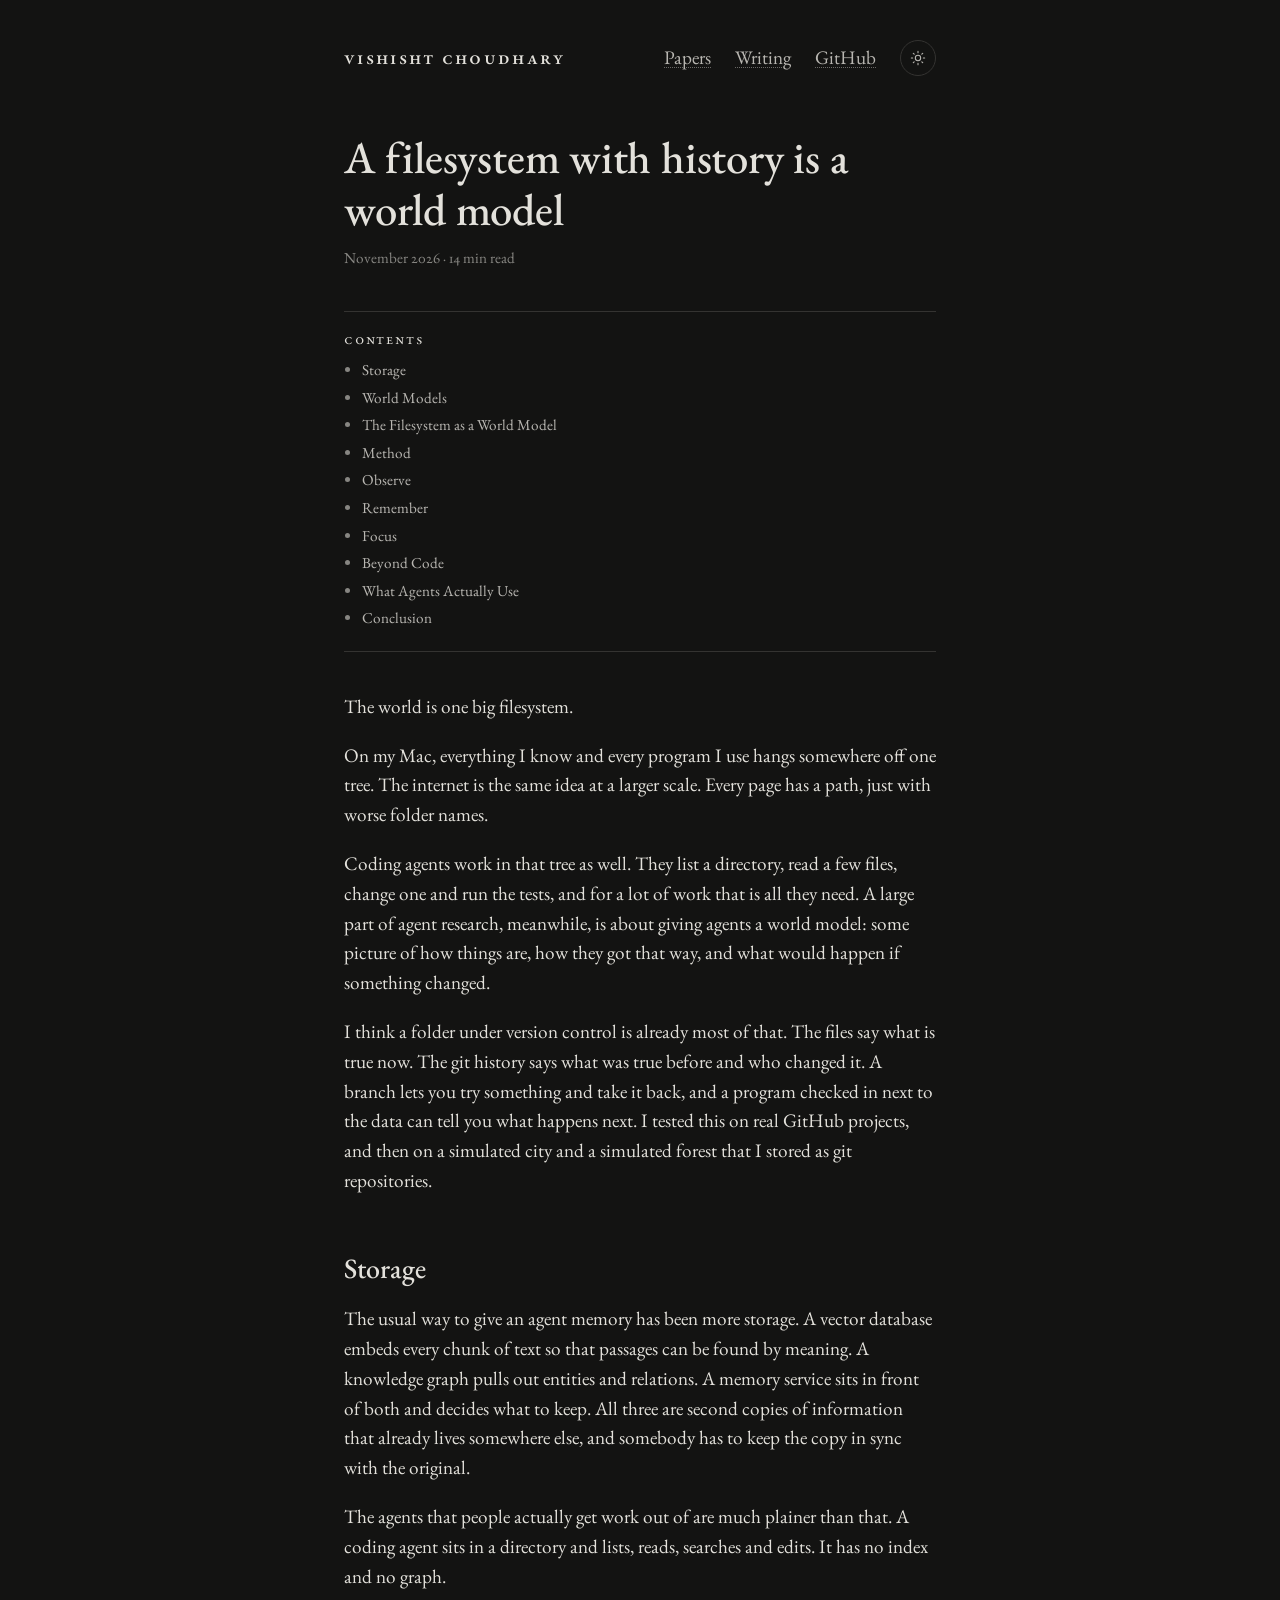
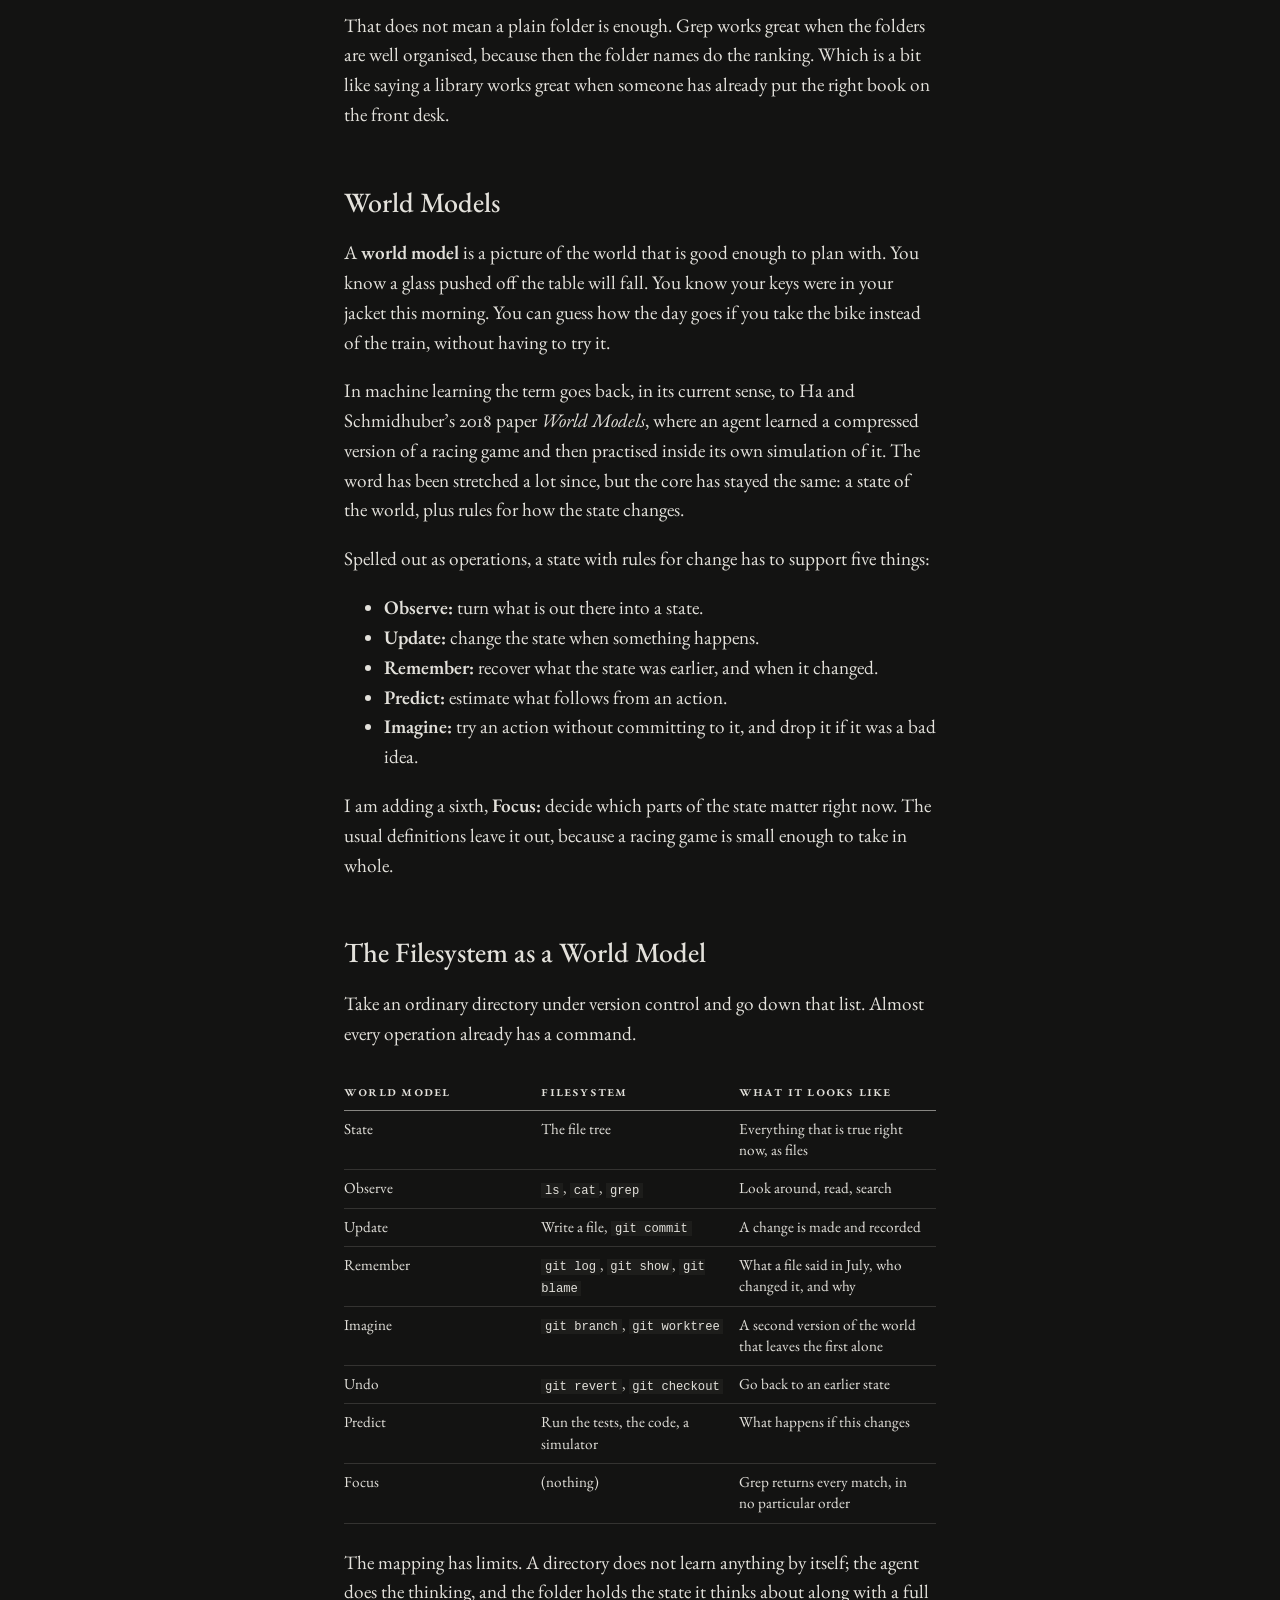
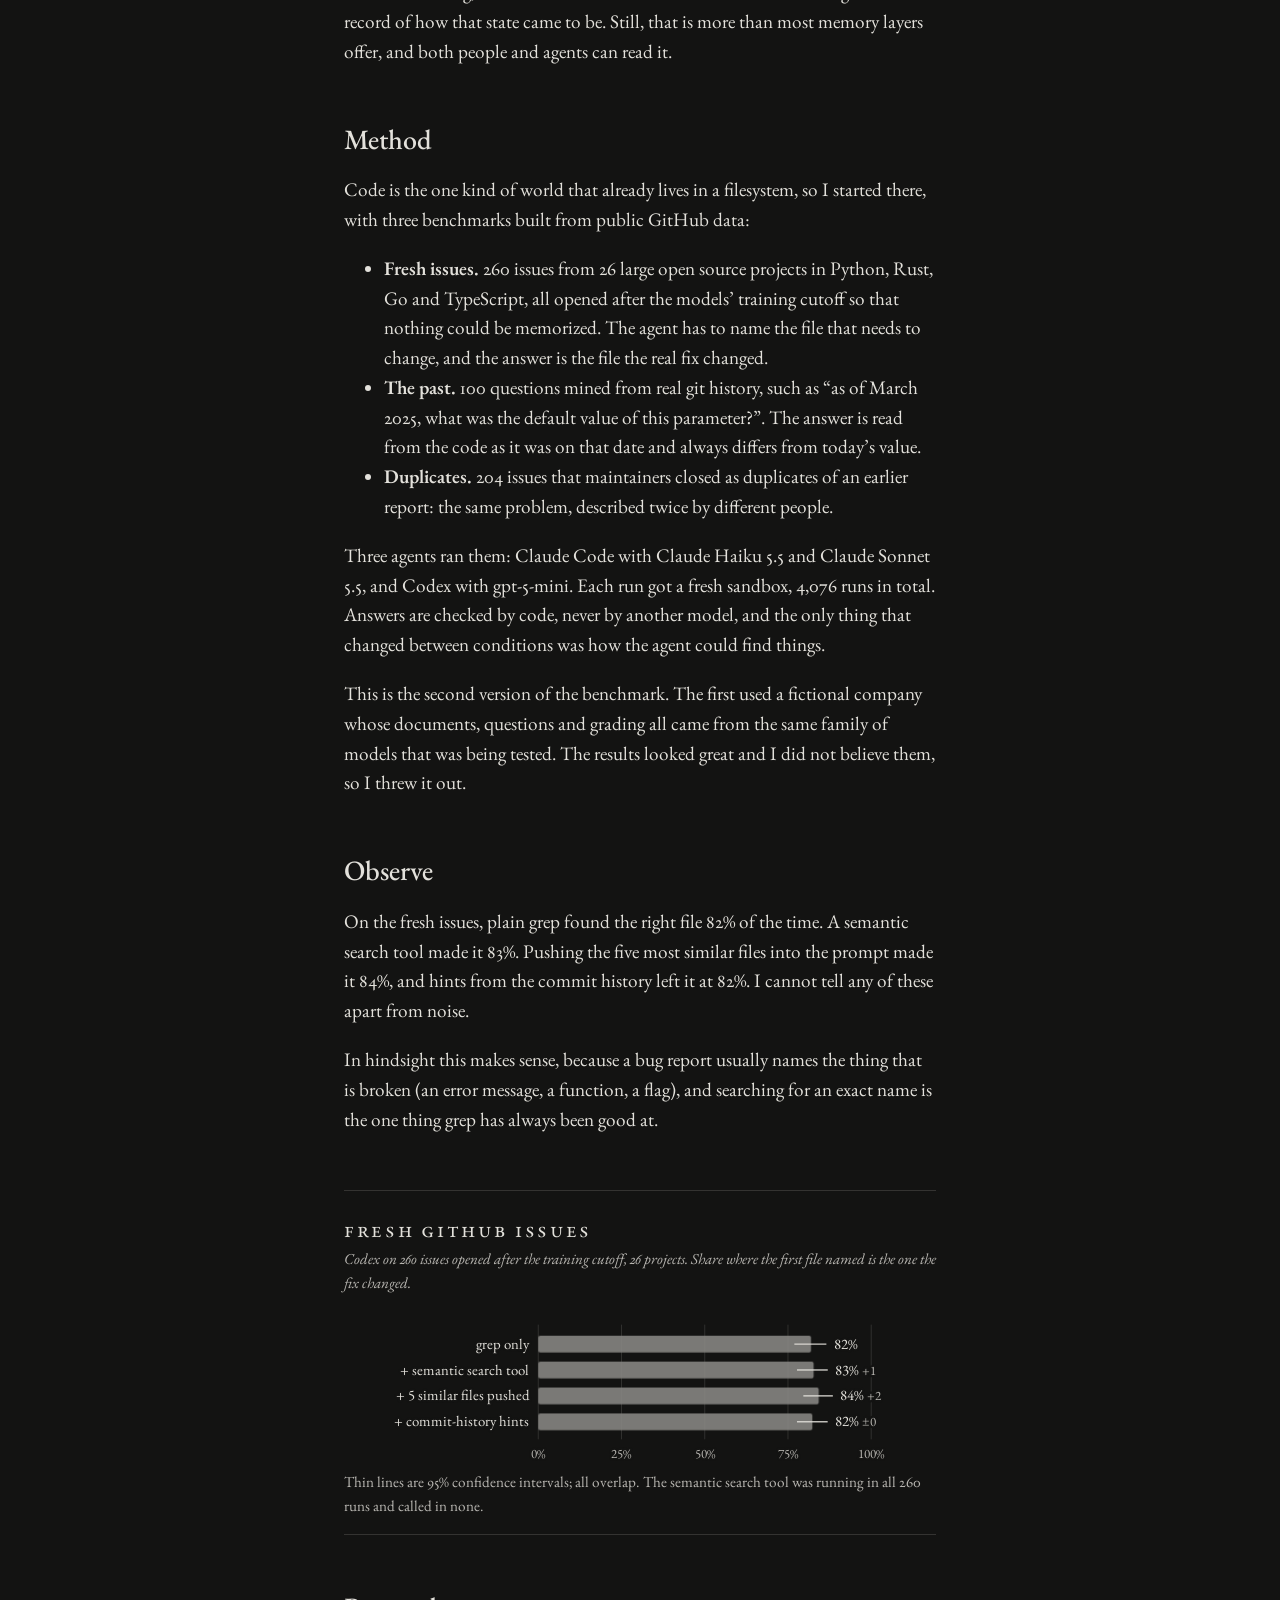
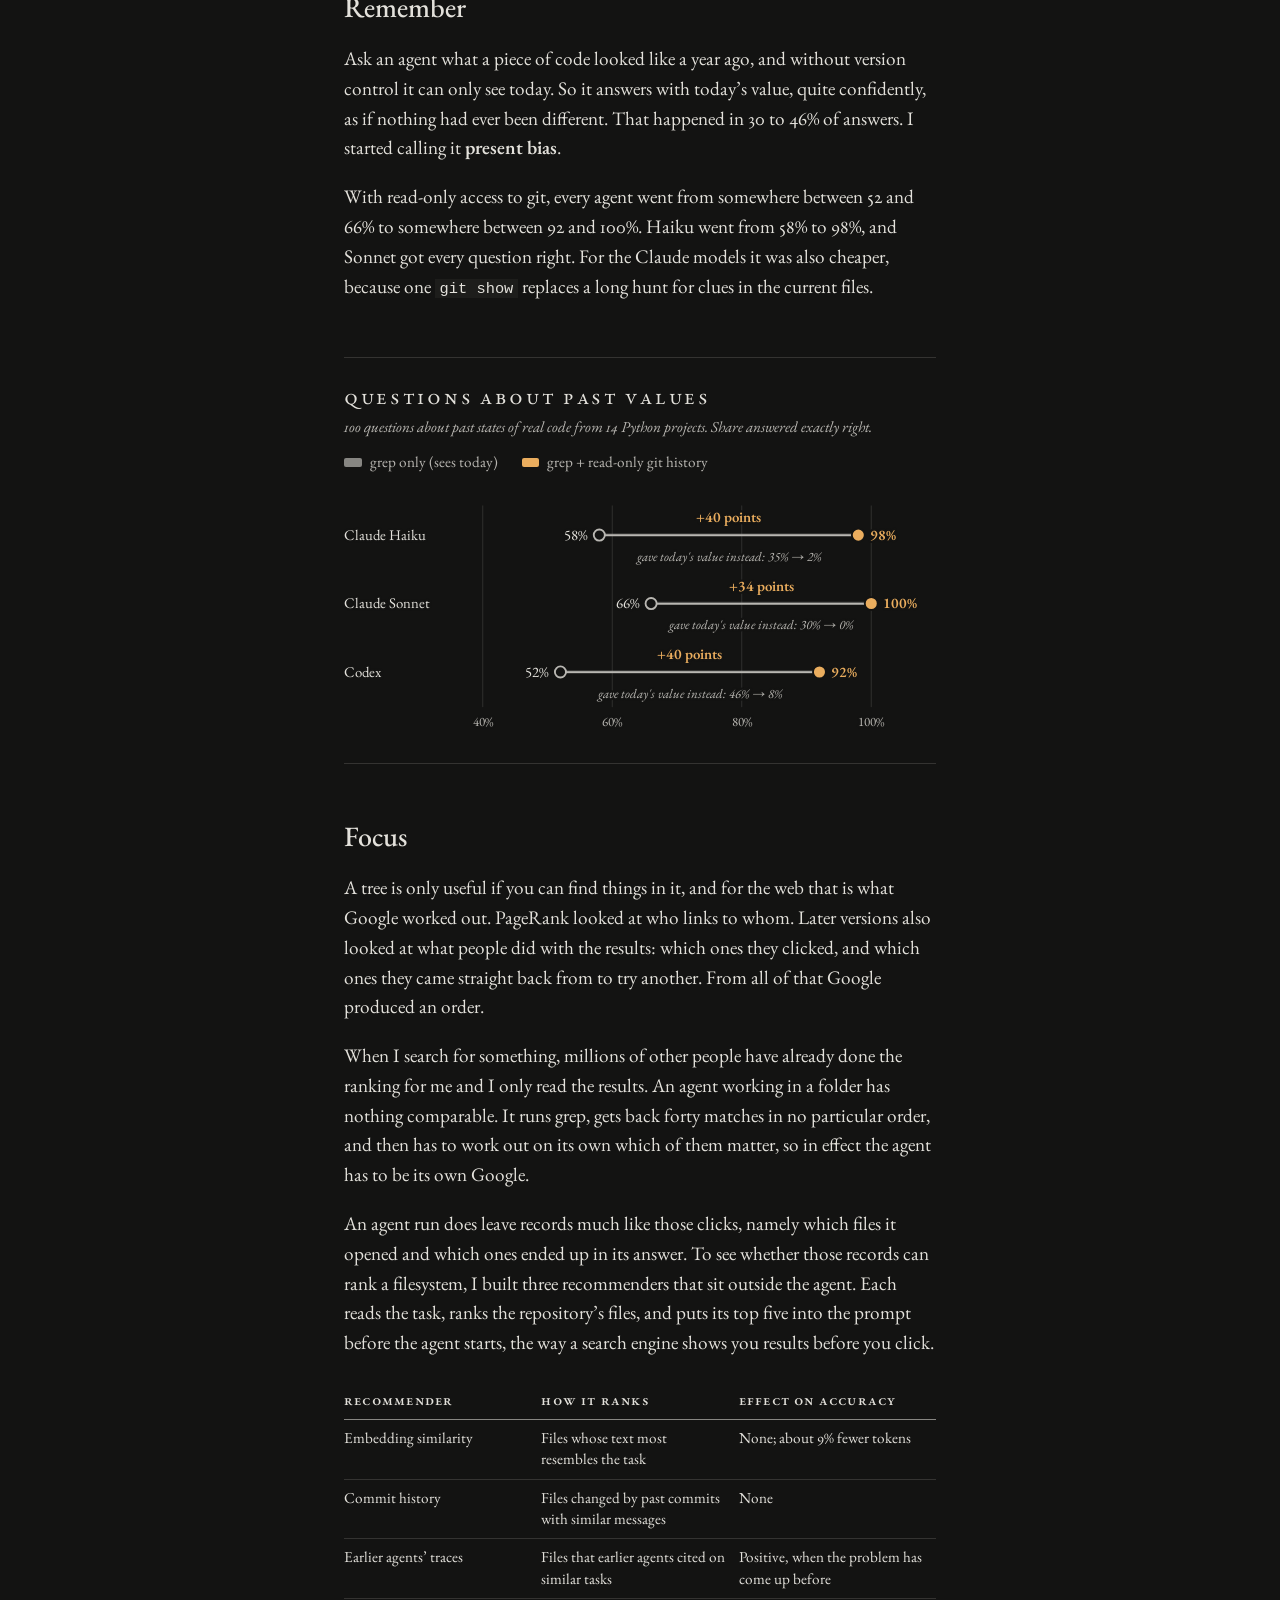
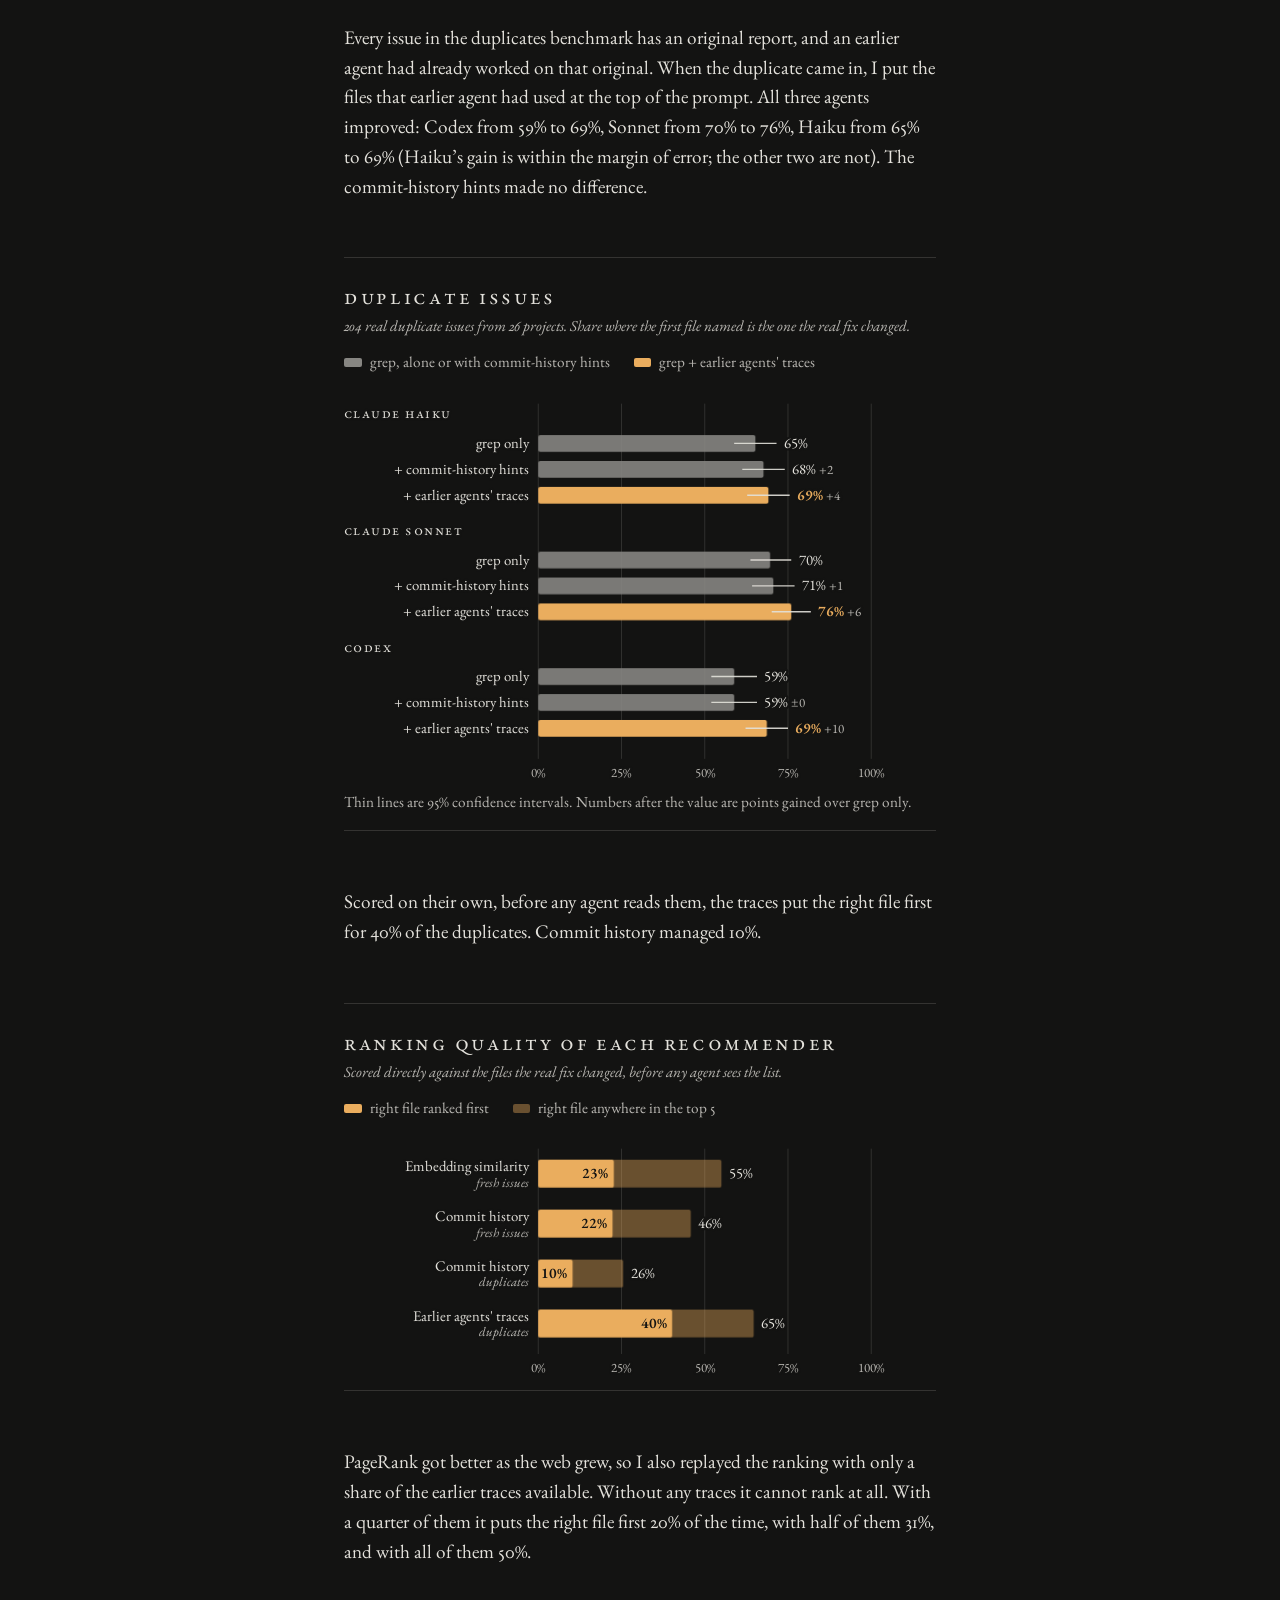
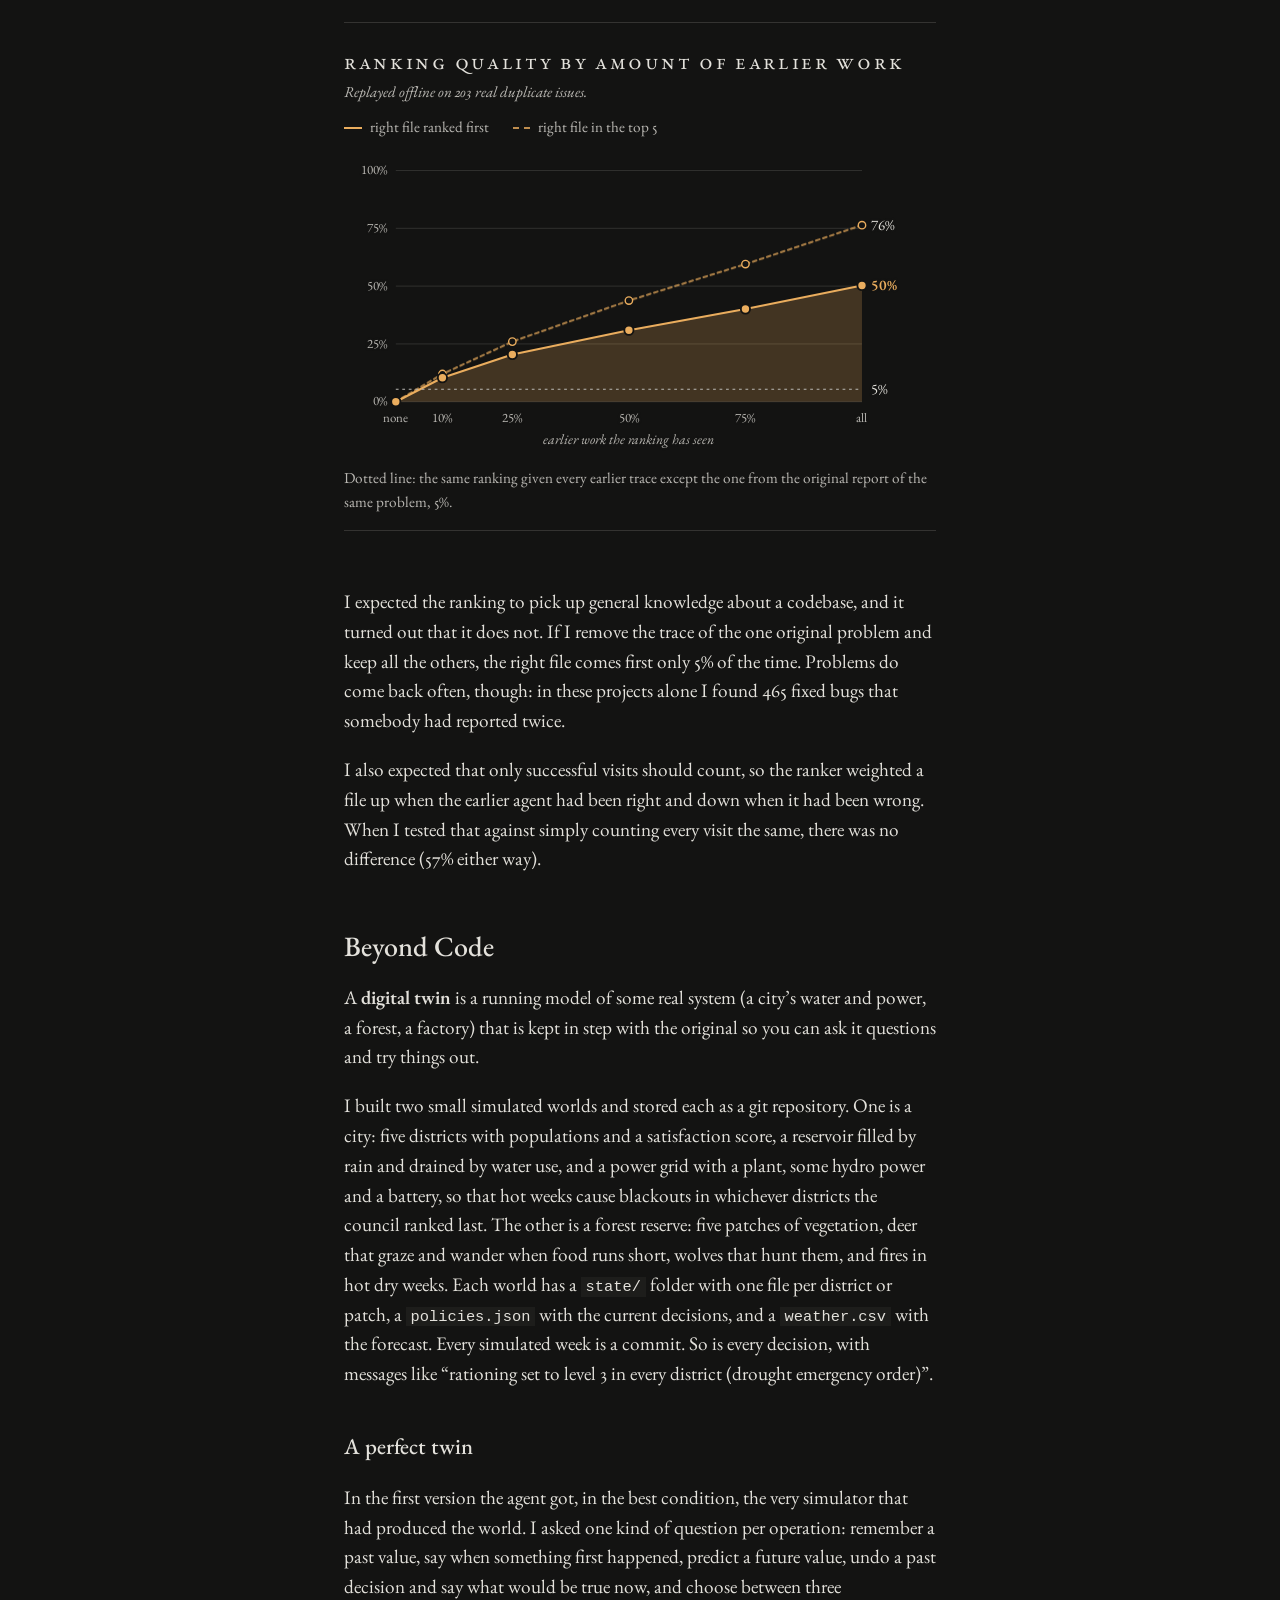
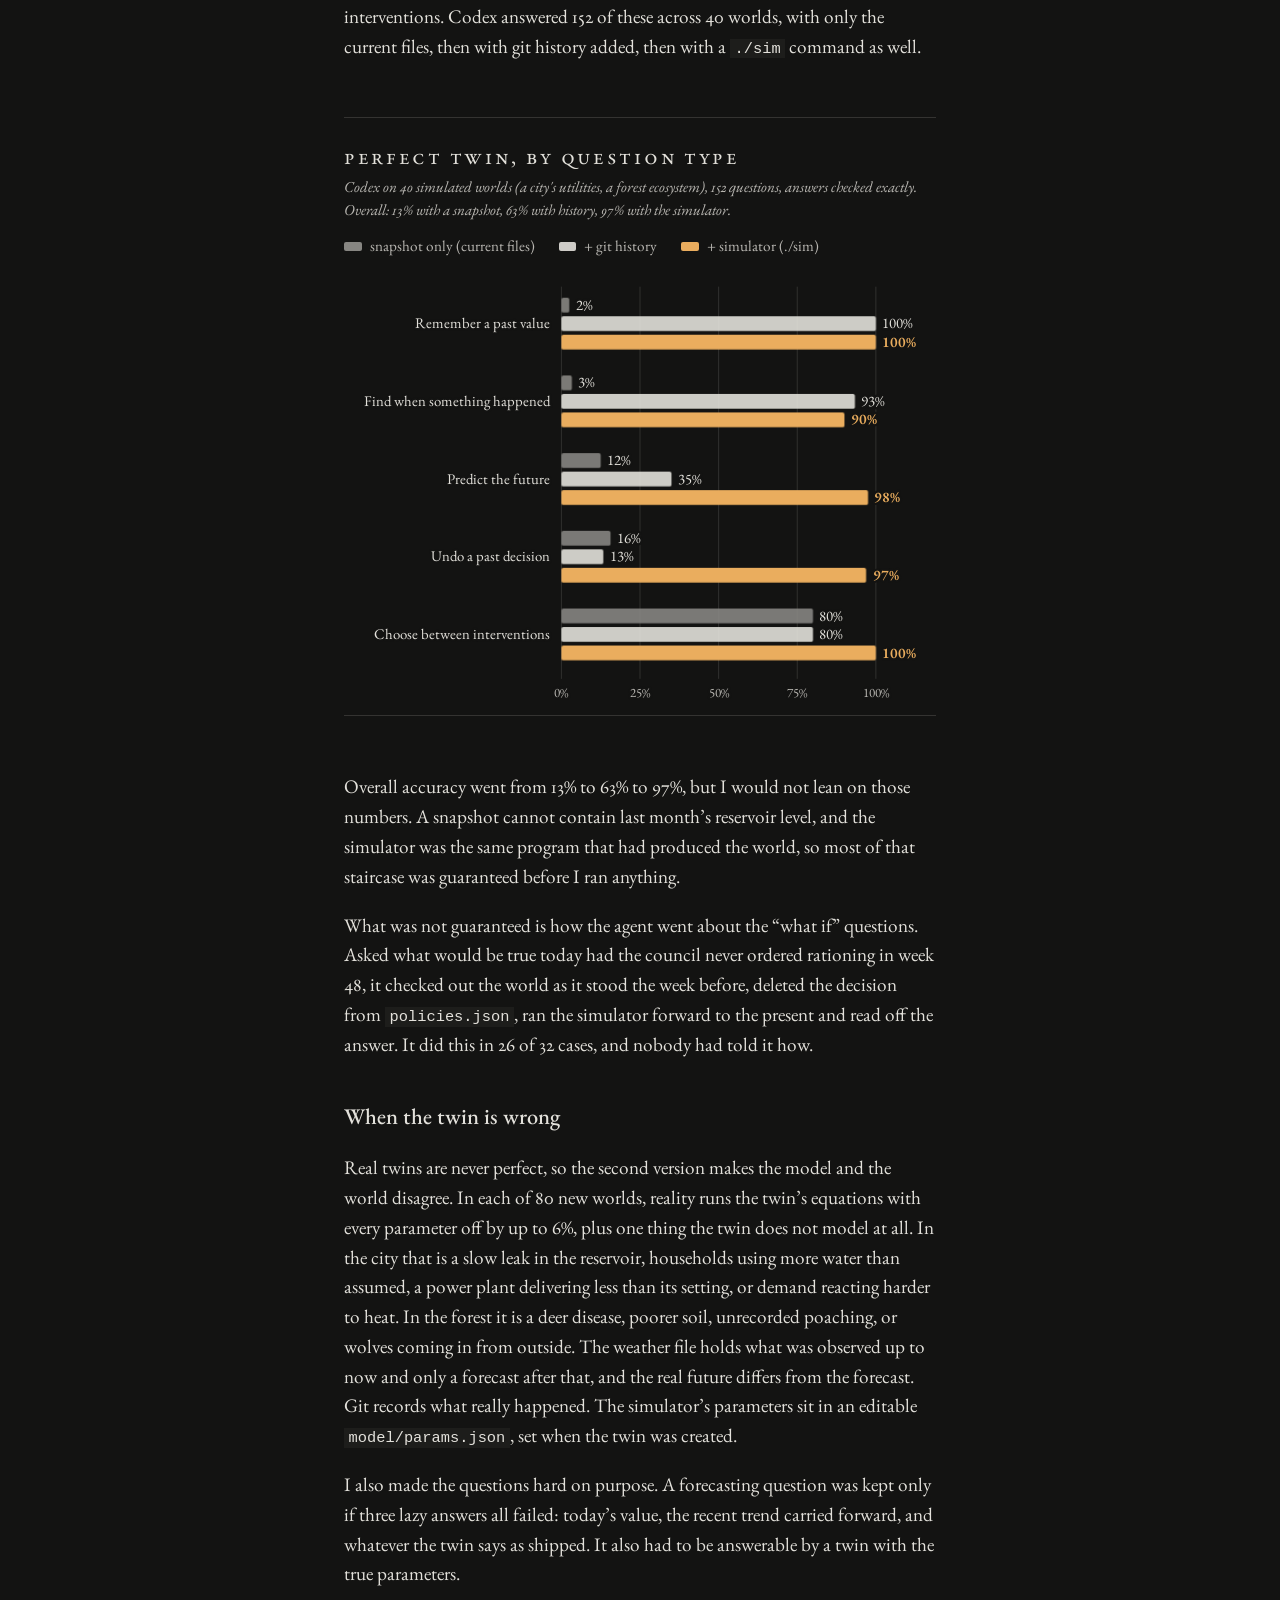
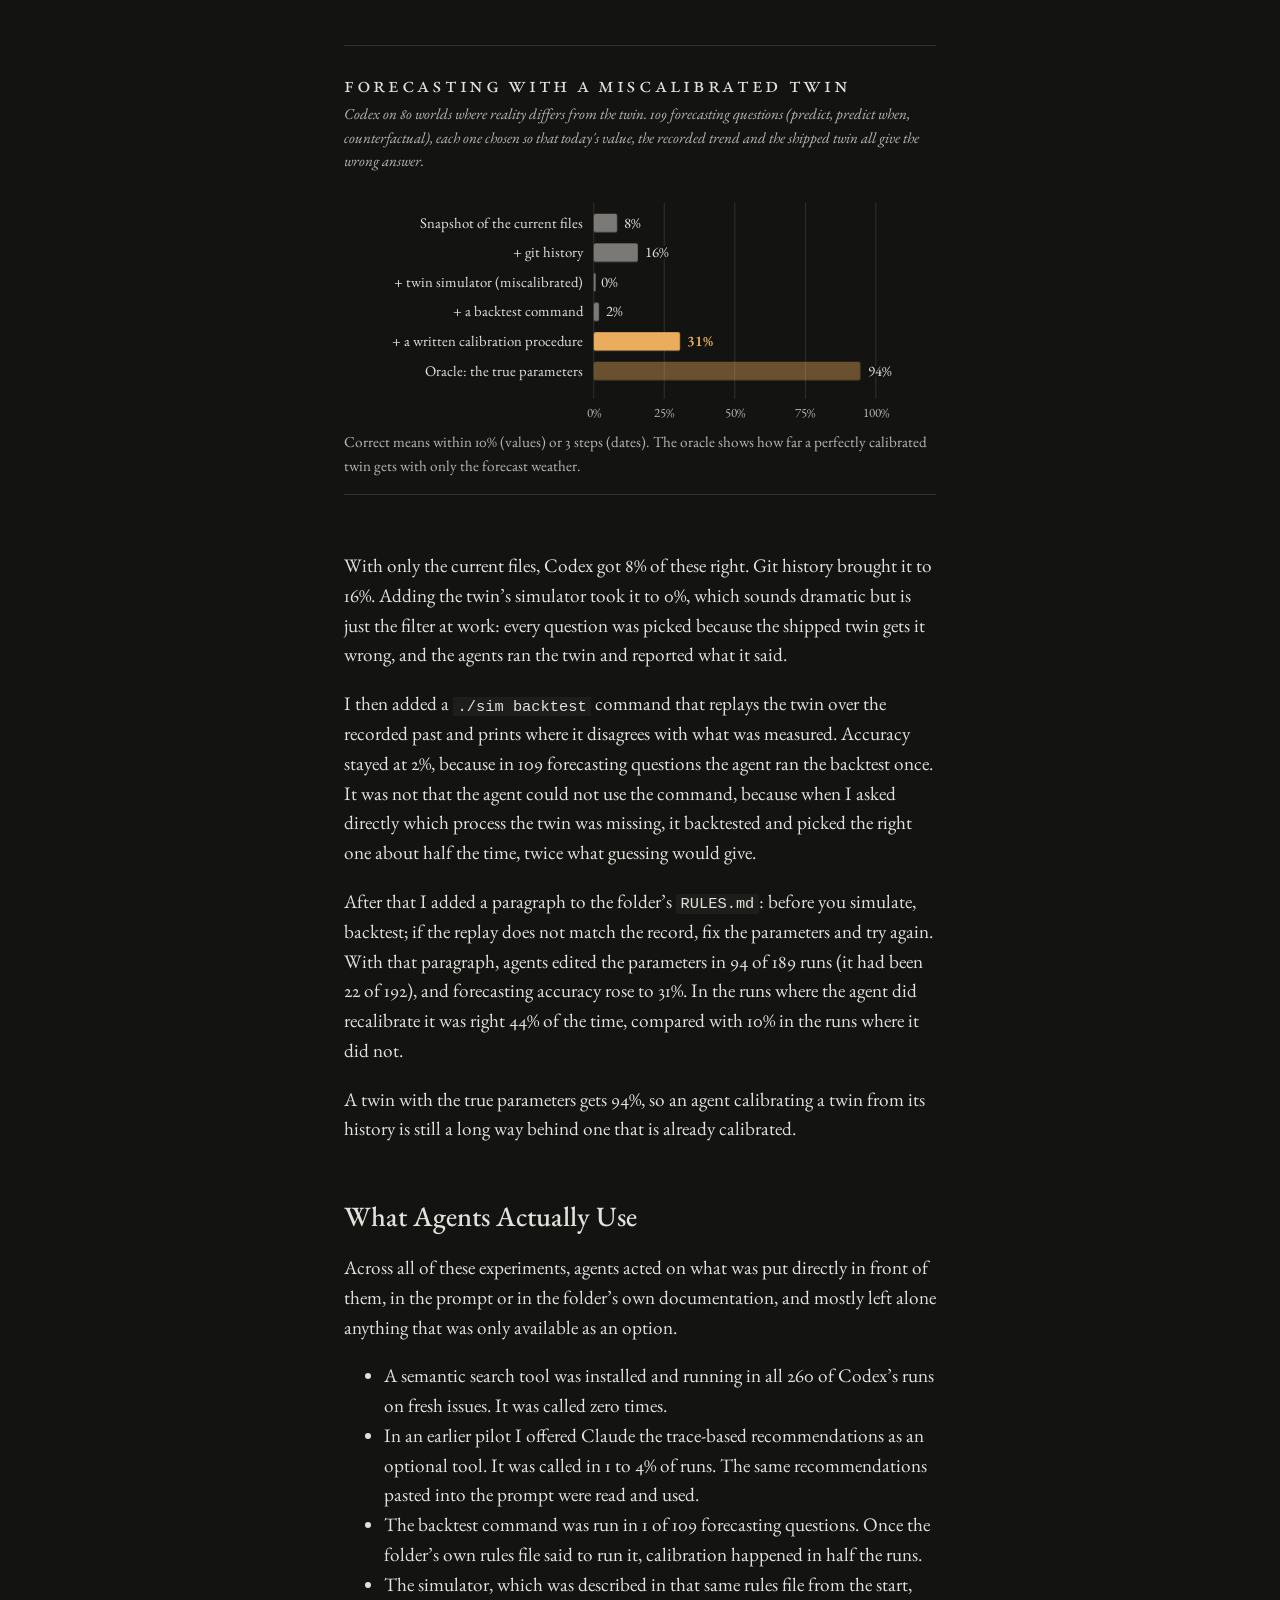
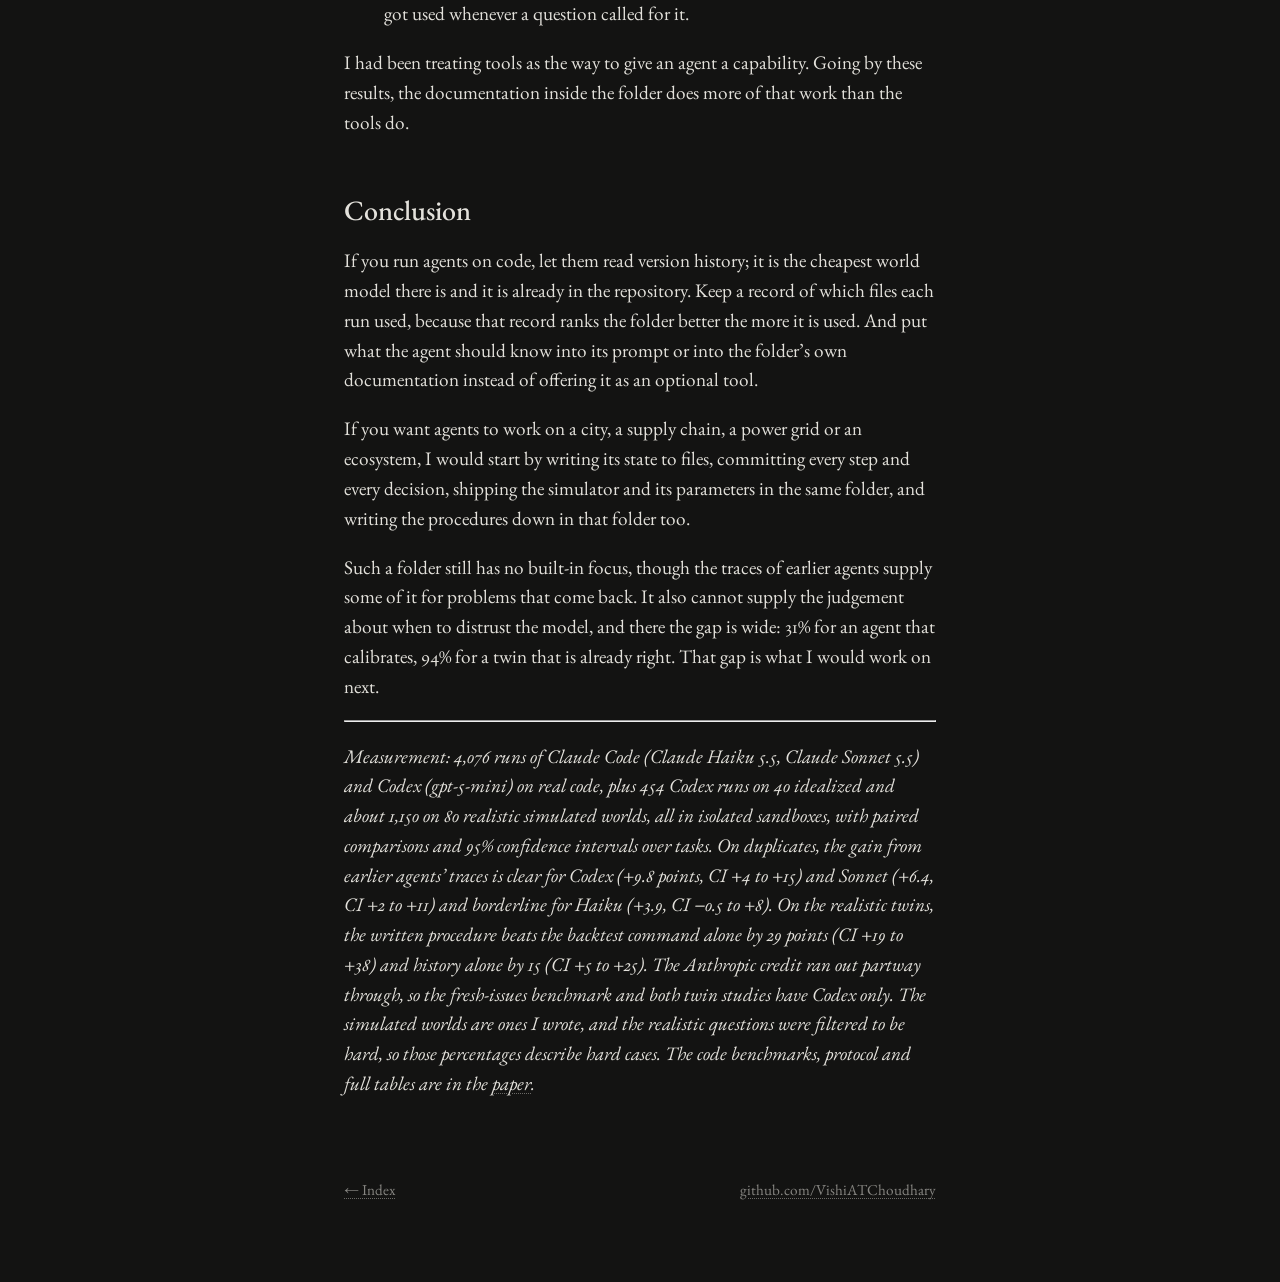
==== commit c527dec0: "Rewrite post intro around the world-model claim Move the Google and PageRank passage into the Focus " ====
--- a/notes/a-filesystem-with-history-is-a-world-model.html
+++ b/notes/a-filesystem-with-history-is-a-world-model.html
@@ -53,24 +53,21 @@
 <p>On my Mac, everything I know and every program I use hangs somewhere
 off one tree. The internet is the same idea at a larger scale. Every
 page has a path, just with worse folder names.</p>
-<p>A tree that big is only useful if you can find things in it, and for
-the web that is what Google worked out. PageRank looked at who links to
-whom, later versions also looked at what people clicked, and from all of
-that Google produced an order.</p>
-<p>When I search for something, millions of other people have already
-done the ranking for me and I only read the results. An agent working in
-a folder has nothing comparable. It runs grep, gets back forty matches
-in no particular order, and then has to work out on its own which of
-them matter, so in effect the agent has to be its own Google.</p>
-<p>My claim in this post is that a folder gets you further than it
-looks. Together with its git history it is already most of what people
-call a world model: it holds what is true now and what was true before,
-and it lets you try things and take them back. What it does not have is
-any kind of ranking.</p>
+<p>Coding agents work in that tree as well. They list a directory, read
+a few files, change one and run the tests, and for a lot of work that is
+all they need. A large part of agent research, meanwhile, is about
+giving agents a world model: some picture of how things are, how they
+got that way, and what would happen if something changed.</p>
+<p>I think a folder under version control is already most of that. The
+files say what is true now. The git history says what was true before
+and who changed it. A branch lets you try something and take it back,
+and a program checked in next to the data can tell you what happens
+next. I tested this on real GitHub projects, and then on a simulated
+city and a simulated forest that I stored as git repositories.</p>
 <h2 id="storage">Storage</h2>
-<p>The usual answer to the finding problem has been more storage. A
-vector database embeds every chunk of text so that passages can be found
-by meaning. A knowledge graph pulls out entities and relations. A memory
+<p>The usual way to give an agent memory has been more storage. A vector
+database embeds every chunk of text so that passages can be found by
+meaning. A knowledge graph pulls out entities and relations. A memory
 service sits in front of both and decides what to keep. All three are
 second copies of information that already lives somewhere else, and
 somebody has to keep the copy in sync with the original.</p>
@@ -228,15 +225,22 @@
 <figure class="fsfig" role="group" aria-label="Questions about past values"><p class="fsfig-title">Questions about past values</p><p class="fsfig-sub">100 questions about past states of real code from 14 Python projects. Share answered exactly right.</p><p class="fsfig-legend"><span><i class="sw base"></i>grep only (sees today)</span><span><i class="sw key"></i>grep + read-only git history</span></p><svg class="fschart" viewBox="0 0 640 282" role="img" aria-label="Questions about past values"><line class="grid" x1="150.0" x2="150.0" y1="20" y2="238"/><text class="tick" x="150.0" y="258" text-anchor="middle">40%</text><line class="grid" x1="290.0" x2="290.0" y1="20" y2="238"/><text class="tick" x="290.0" y="258" text-anchor="middle">60%</text><line class="grid" x1="430.0" x2="430.0" y1="20" y2="238"/><text class="tick" x="430.0" y="258" text-anchor="middle">80%</text><line class="grid" x1="570.0" x2="570.0" y1="20" y2="238"/><text class="tick" x="570.0" y="258" text-anchor="middle">100%</text><g class="row"><title>Claude Haiku: 58% without git, 98% with git (+40 points, 95% CI +30 to +49). Gave today&#x27;s value instead: 35% without git, 2% with git.</title><text class="lab" x="0" y="57">Claude Haiku</text><line class="link grow-x" x1="276.0" x2="556.0" y1="52" y2="52" style="transform-origin:276.0px 52px"/><circle class="dot base" cx="276.0" cy="52" r="6"/><circle class="dot key" cx="556.0" cy="52" r="7"/><text class="val" x="264.0" y="57" text-anchor="end">58%</text><text class="val key" x="569.0" y="57">98%</text><text class="delta" x="416.0" y="38" text-anchor="middle">+40 points</text><text class="aside" x="416.0" y="80" text-anchor="middle">gave today's value instead: 35% → 2%</text></g><g class="row"><title>Claude Sonnet: 66% without git, 100% with git (+34 points, 95% CI +25 to +43). Gave today&#x27;s value instead: 30% without git, 0% with git.</title><text class="lab" x="0" y="131">Claude Sonnet</text><line class="link grow-x" x1="332.0" x2="570.0" y1="126" y2="126" style="transform-origin:332.0px 126px"/><circle class="dot base" cx="332.0" cy="126" r="6"/><circle class="dot key" cx="570.0" cy="126" r="7"/><text class="val" x="320.0" y="131" text-anchor="end">66%</text><text class="val key" x="583.0" y="131">100%</text><text class="delta" x="451.0" y="112" text-anchor="middle">+34 points</text><text class="aside" x="451.0" y="154" text-anchor="middle">gave today's value instead: 30% → 0%</text></g><g class="row"><title>Codex: 52% without git, 92% with git (+40 points, 95% CI +28 to +51). Gave today&#x27;s value instead: 46% without git, 8% with git.</title><text class="lab" x="0" y="205">Codex</text><line class="link grow-x" x1="234.0" x2="514.0" y1="200" y2="200" style="transform-origin:234.0px 200px"/><circle class="dot base" cx="234.0" cy="200" r="6"/><circle class="dot key" cx="514.0" cy="200" r="7"/><text class="val" x="222.0" y="205" text-anchor="end">52%</text><text class="val key" x="527.0" y="205">92%</text><text class="delta" x="374.0" y="186" text-anchor="middle">+40 points</text><text class="aside" x="374.0" y="228" text-anchor="middle">gave today's value instead: 46% → 8%</text></g></svg></figure>
 <!-- /fig:past -->
 <h2 id="focus">Focus</h2>
-<p>Google did not stop at links. It also recorded what people did with
-the results: which ones they clicked, and which ones they came straight
-back from to try another.</p>
-<p>An agent run leaves similar records, namely which files it opened and
-which ones ended up in its answer. To see whether those records can rank
-a filesystem, I built three recommenders that sit outside the agent.
-Each reads the task, ranks the repository’s files, and puts its top five
-into the prompt before the agent starts, the way a search engine shows
-you results before you click.</p>
+<p>A tree is only useful if you can find things in it, and for the web
+that is what Google worked out. PageRank looked at who links to whom.
+Later versions also looked at what people did with the results: which
+ones they clicked, and which ones they came straight back from to try
+another. From all of that Google produced an order.</p>
+<p>When I search for something, millions of other people have already
+done the ranking for me and I only read the results. An agent working in
+a folder has nothing comparable. It runs grep, gets back forty matches
+in no particular order, and then has to work out on its own which of
+them matter, so in effect the agent has to be its own Google.</p>
+<p>An agent run does leave records much like those clicks, namely which
+files it opened and which ones ended up in its answer. To see whether
+those records can rank a filesystem, I built three recommenders that sit
+outside the agent. Each reads the task, ranks the repository’s files,
+and puts its top five into the prompt before the agent starts, the way a
+search engine shows you results before you click.</p>
 <table>
 <colgroup>
 <col style="width: 33%" />
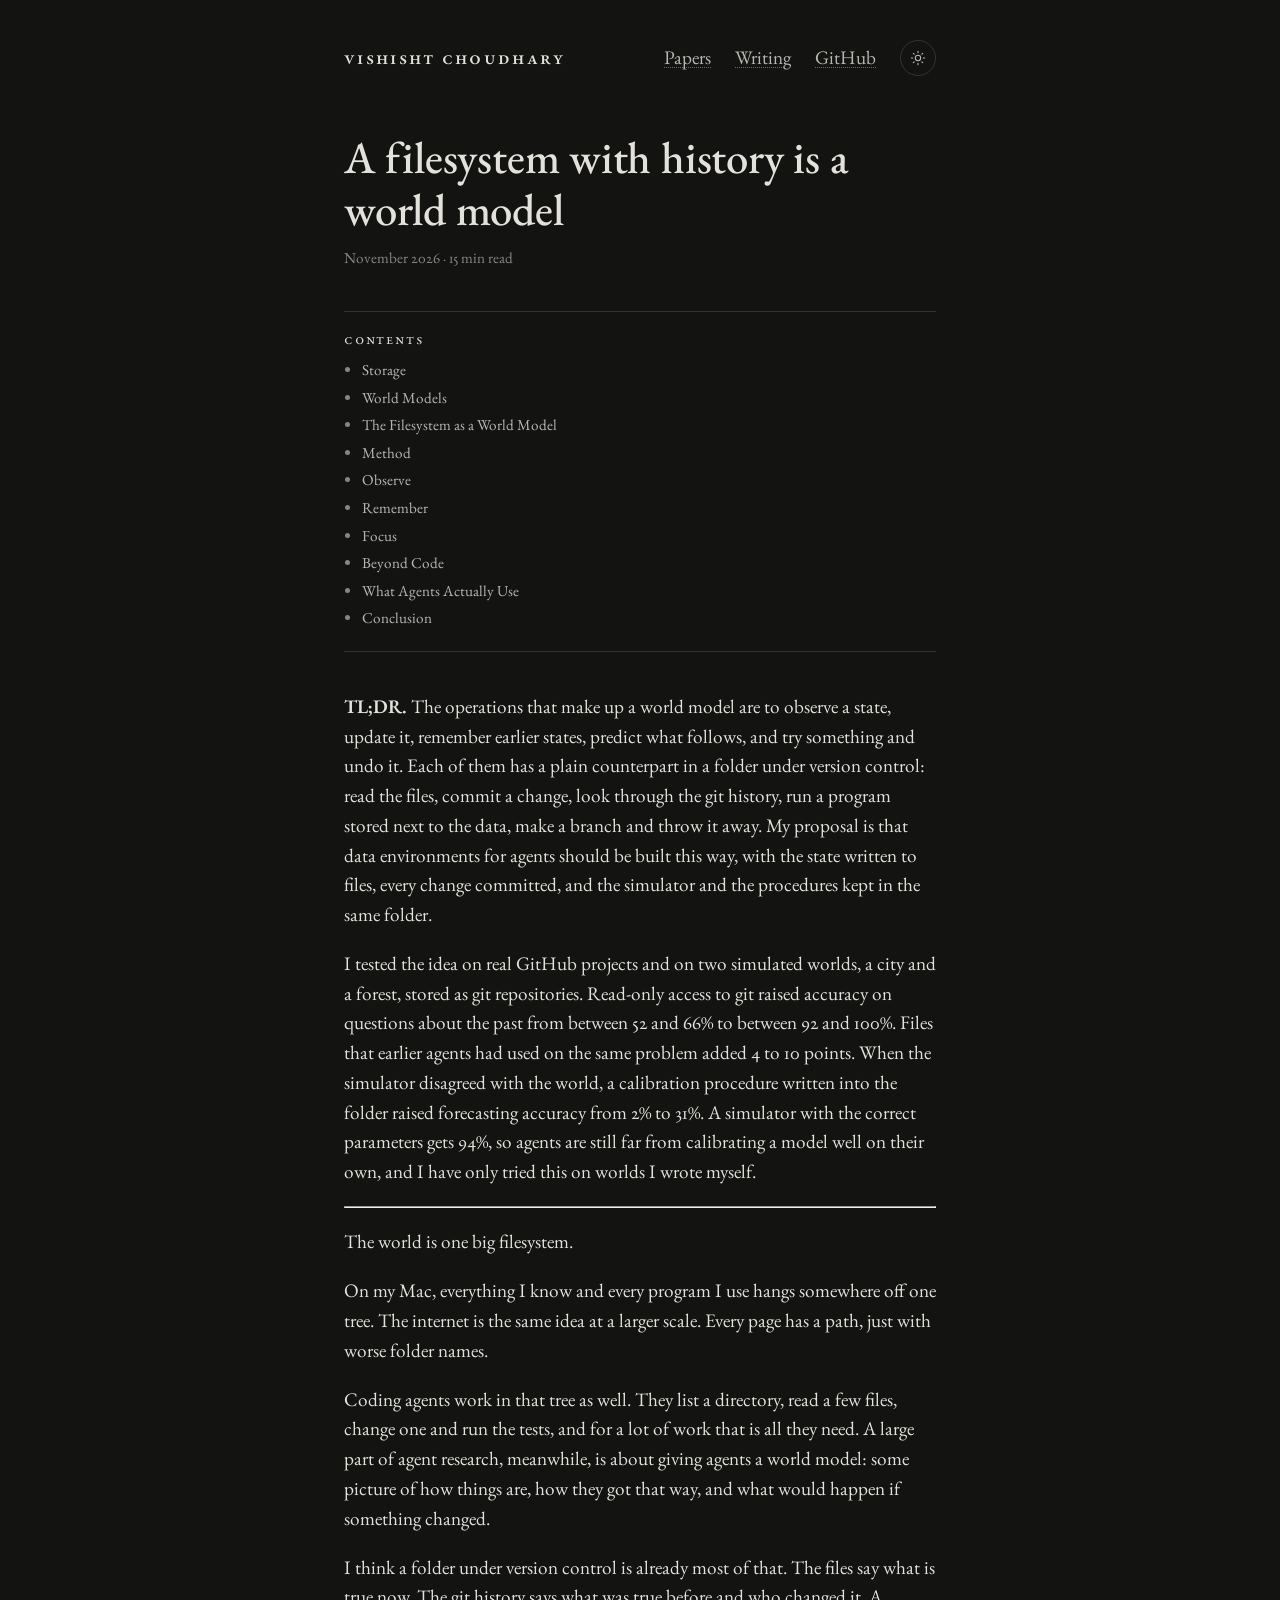
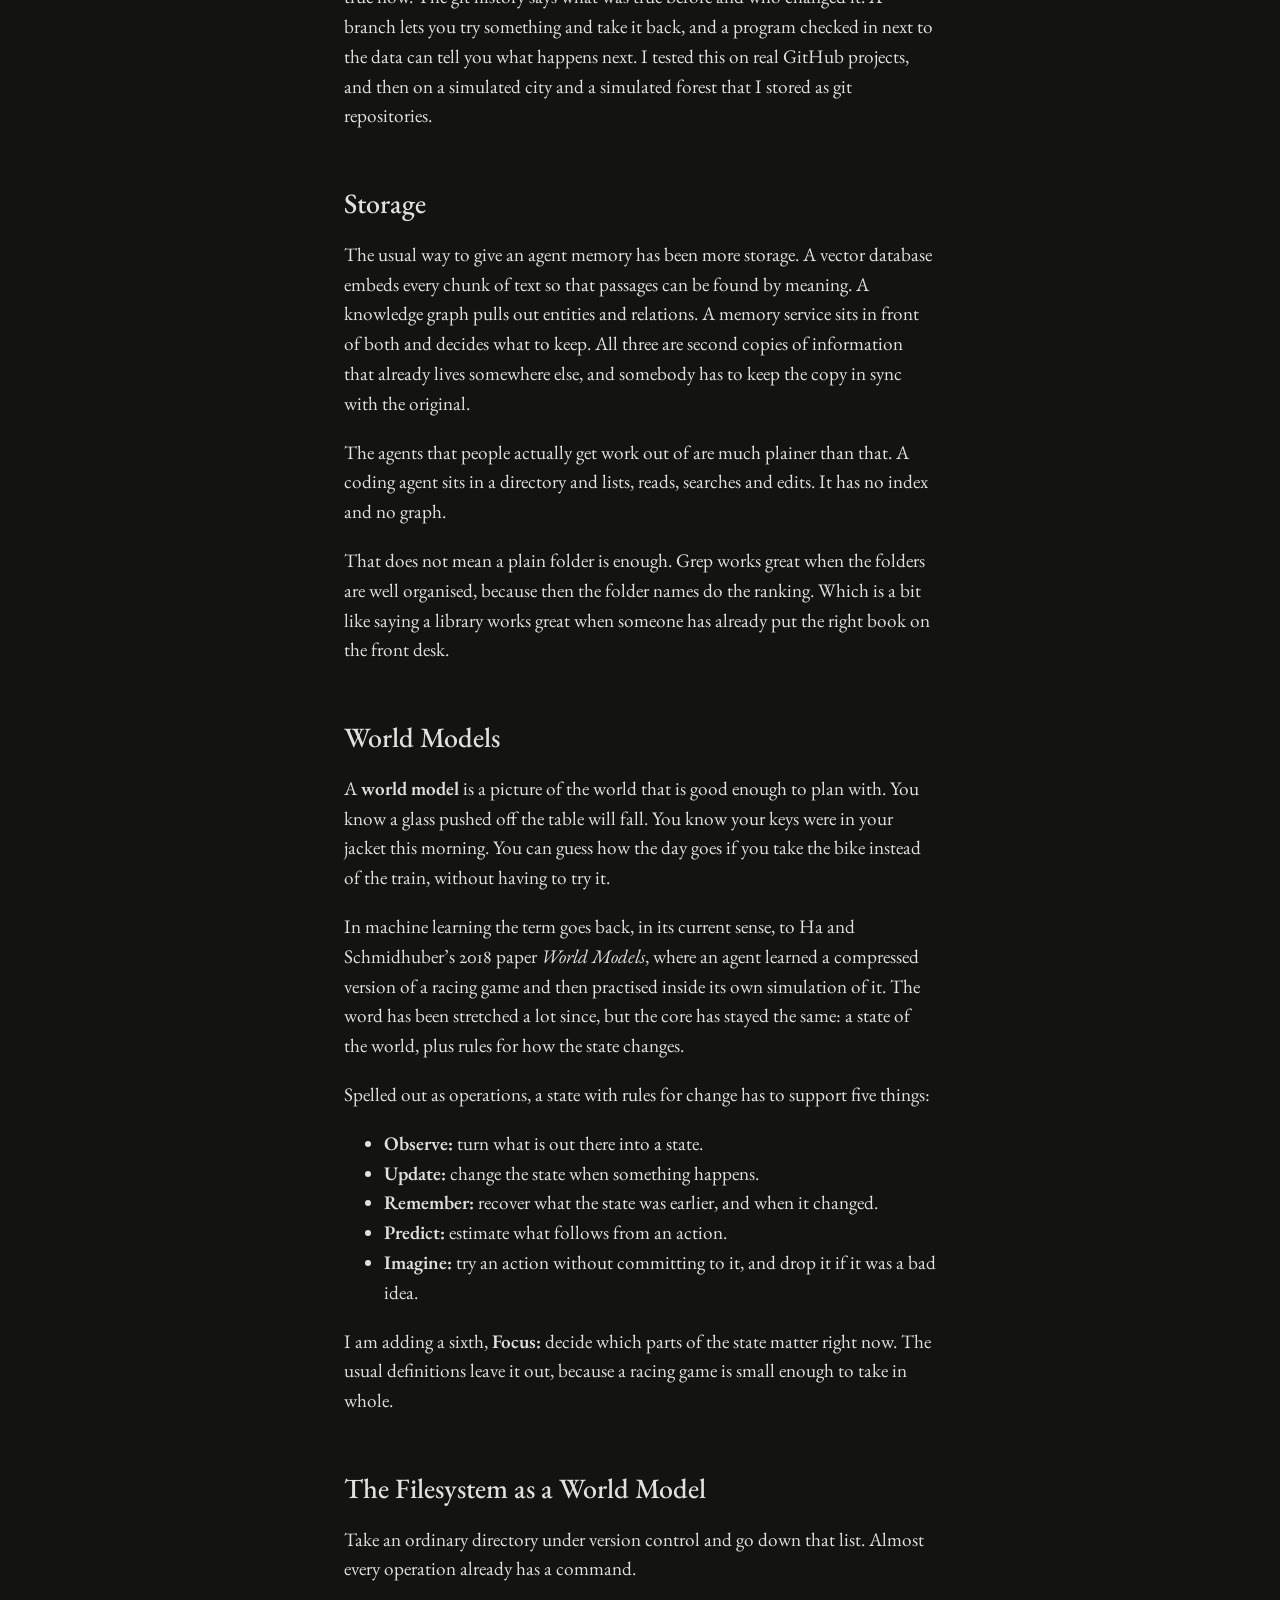
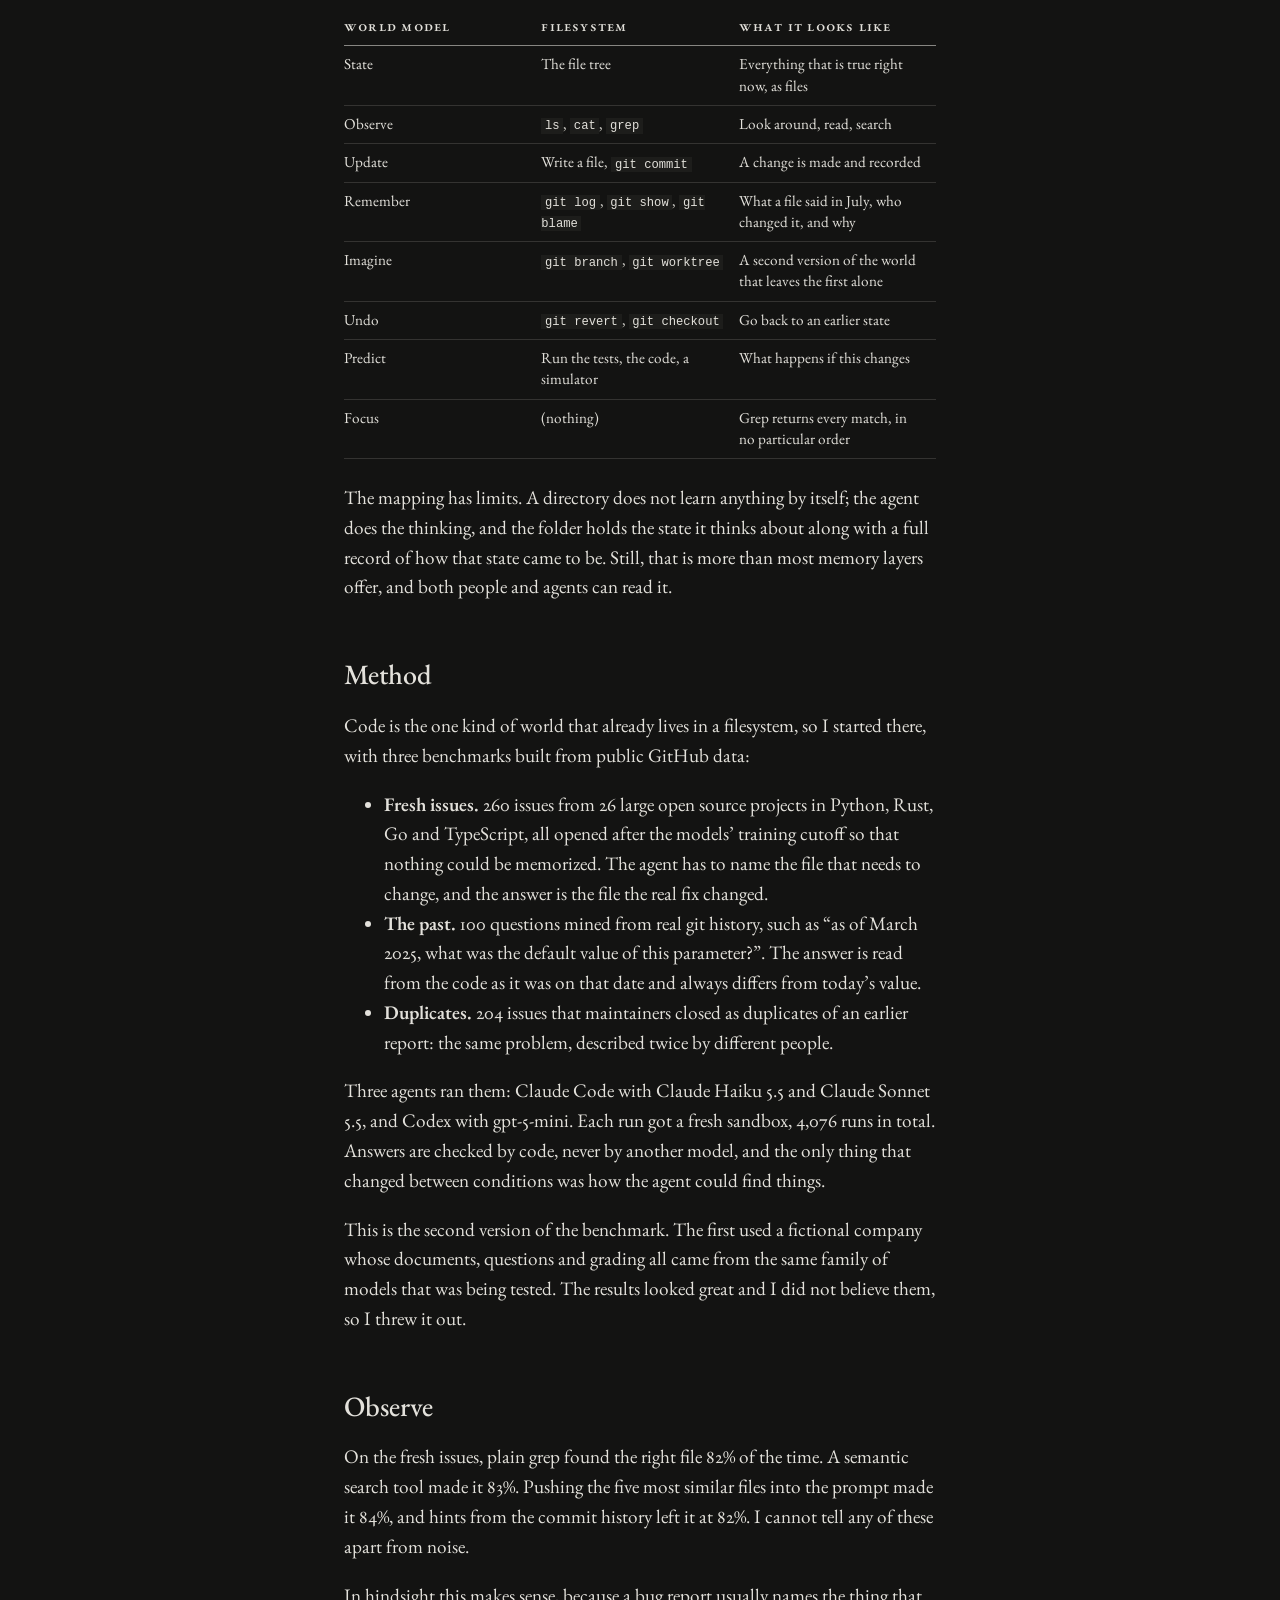
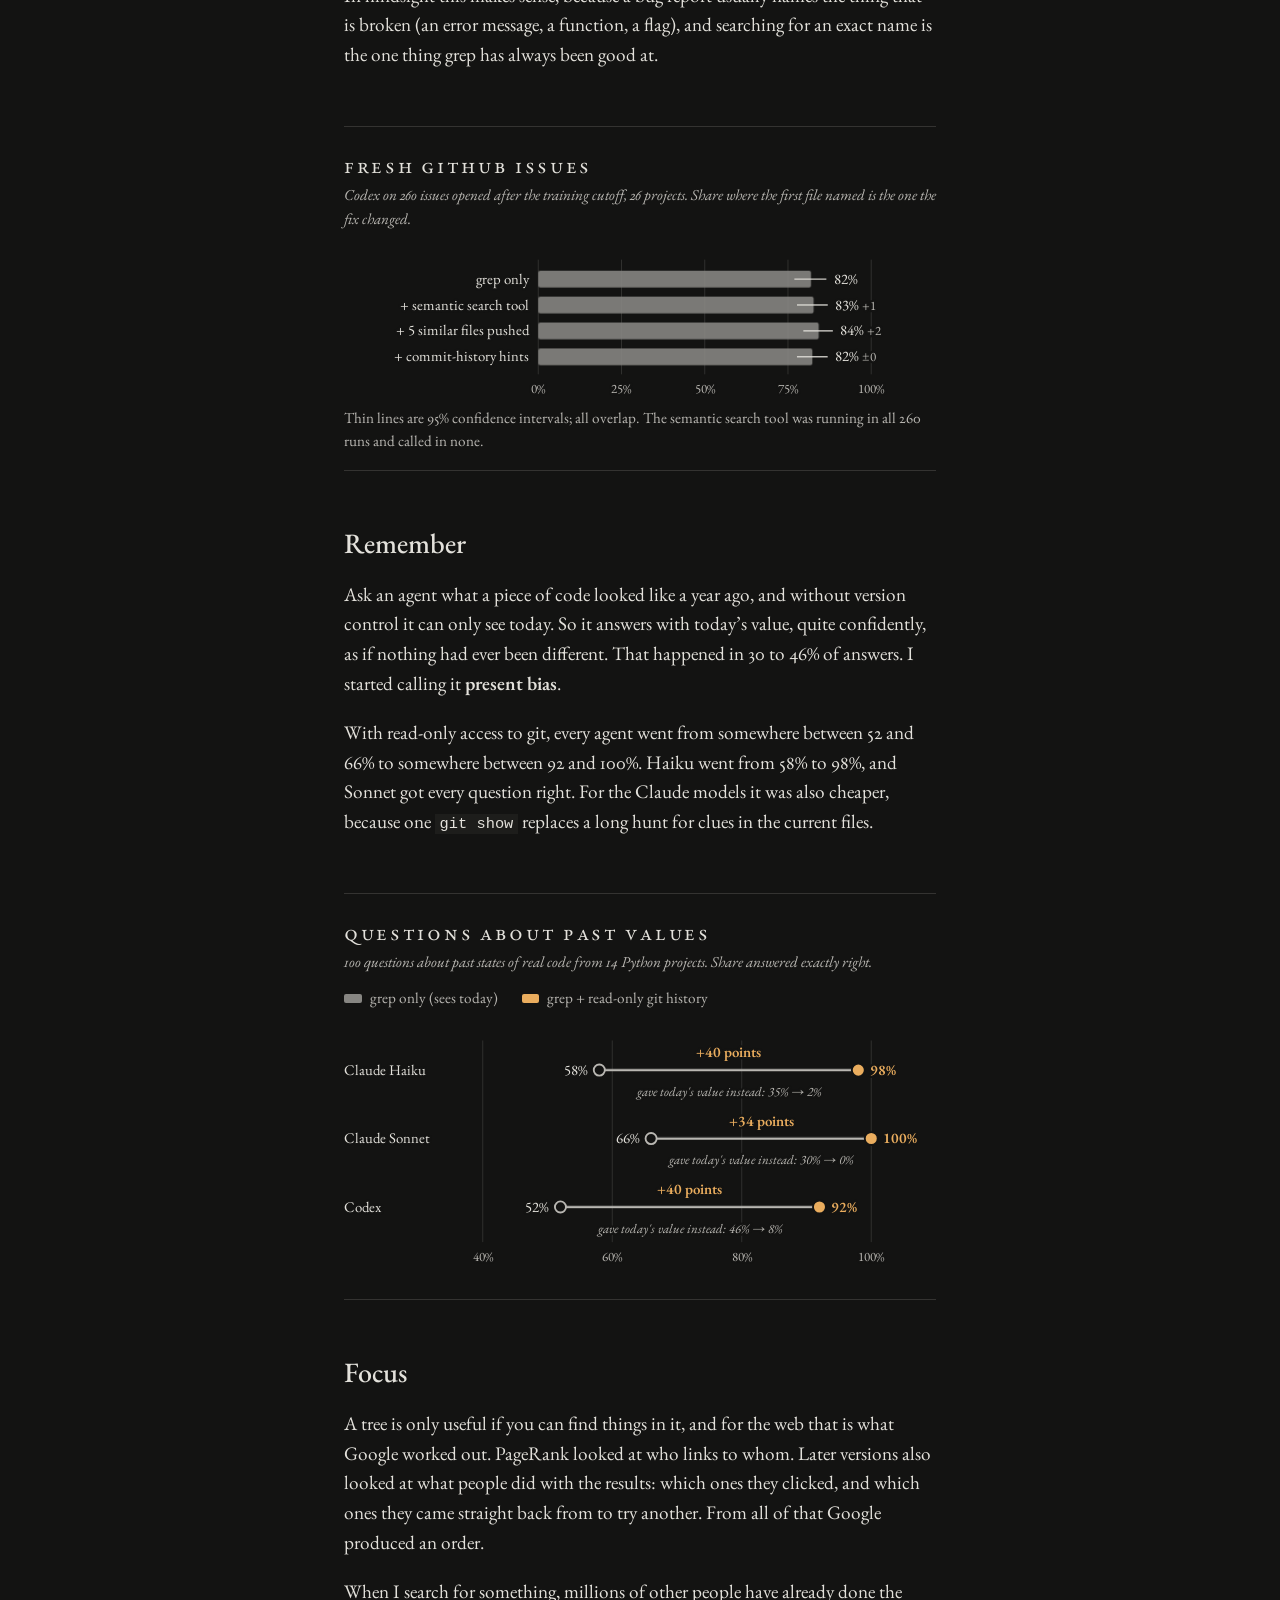
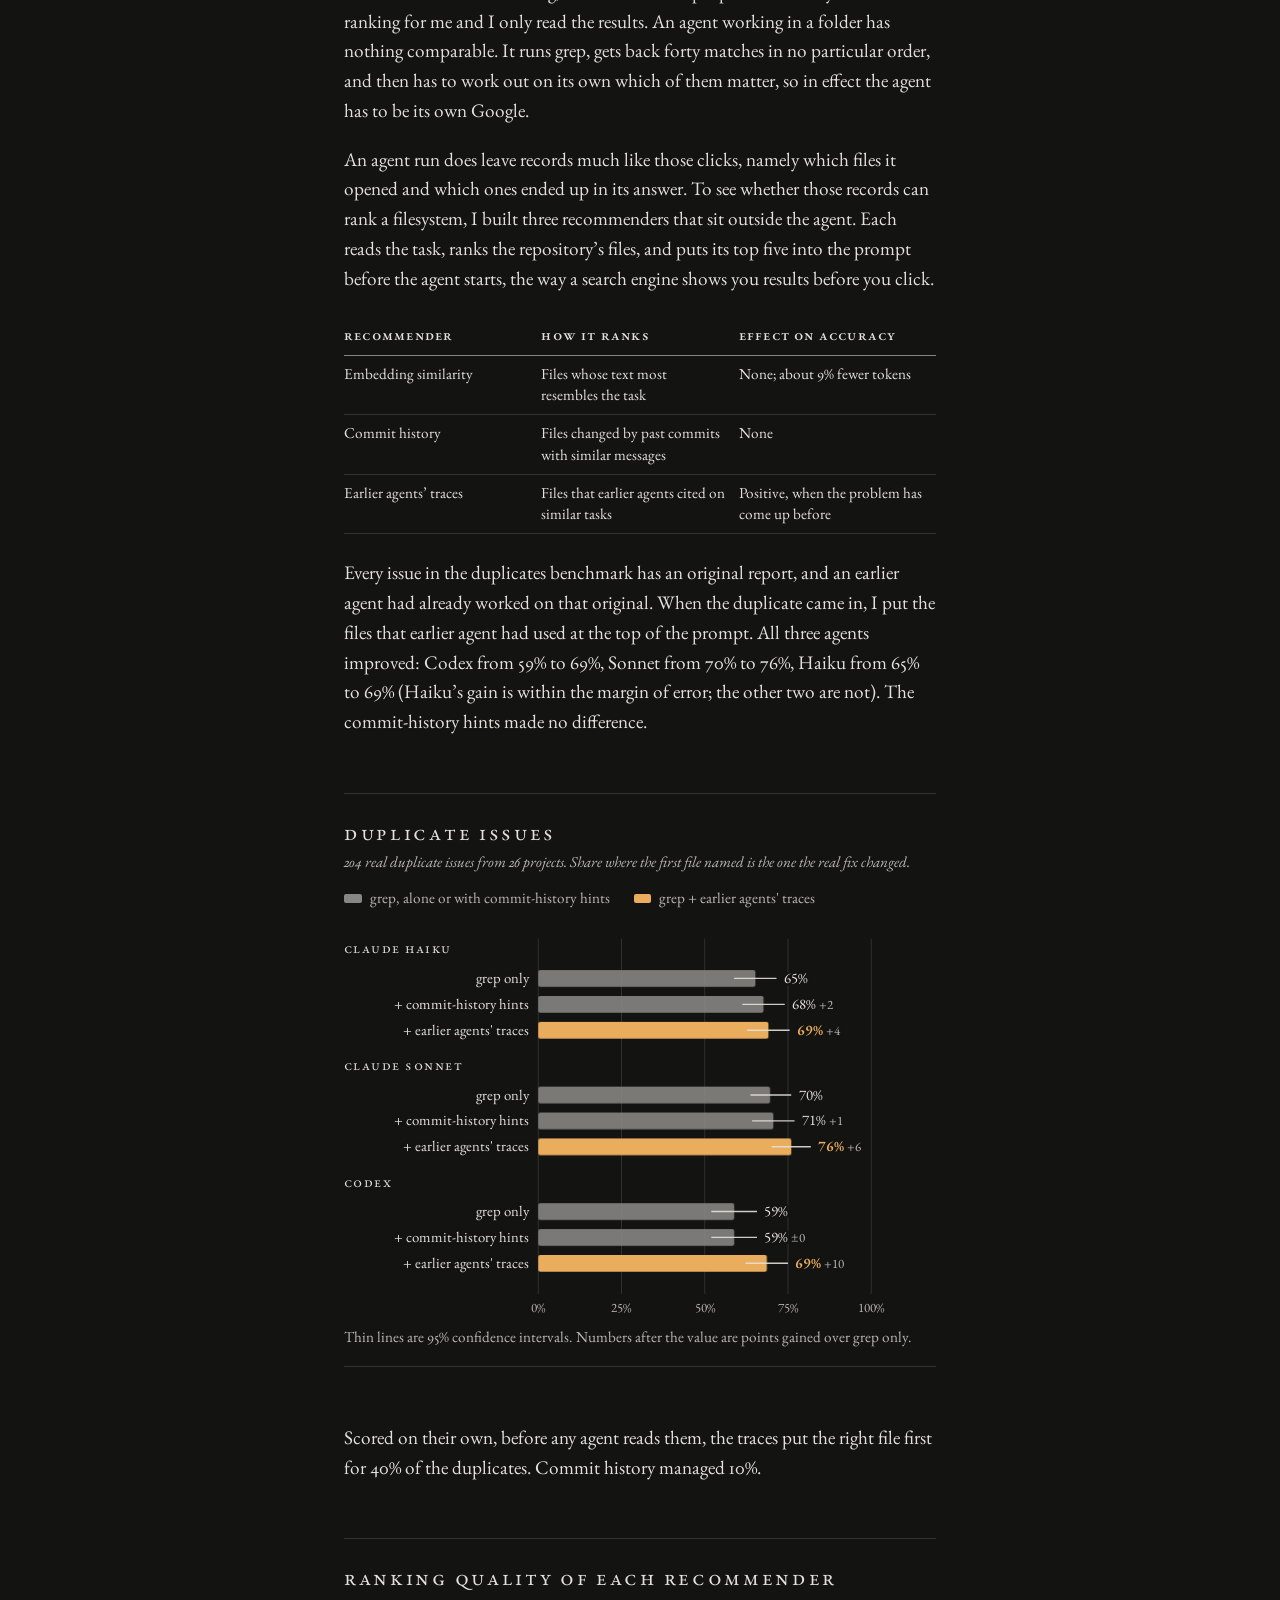
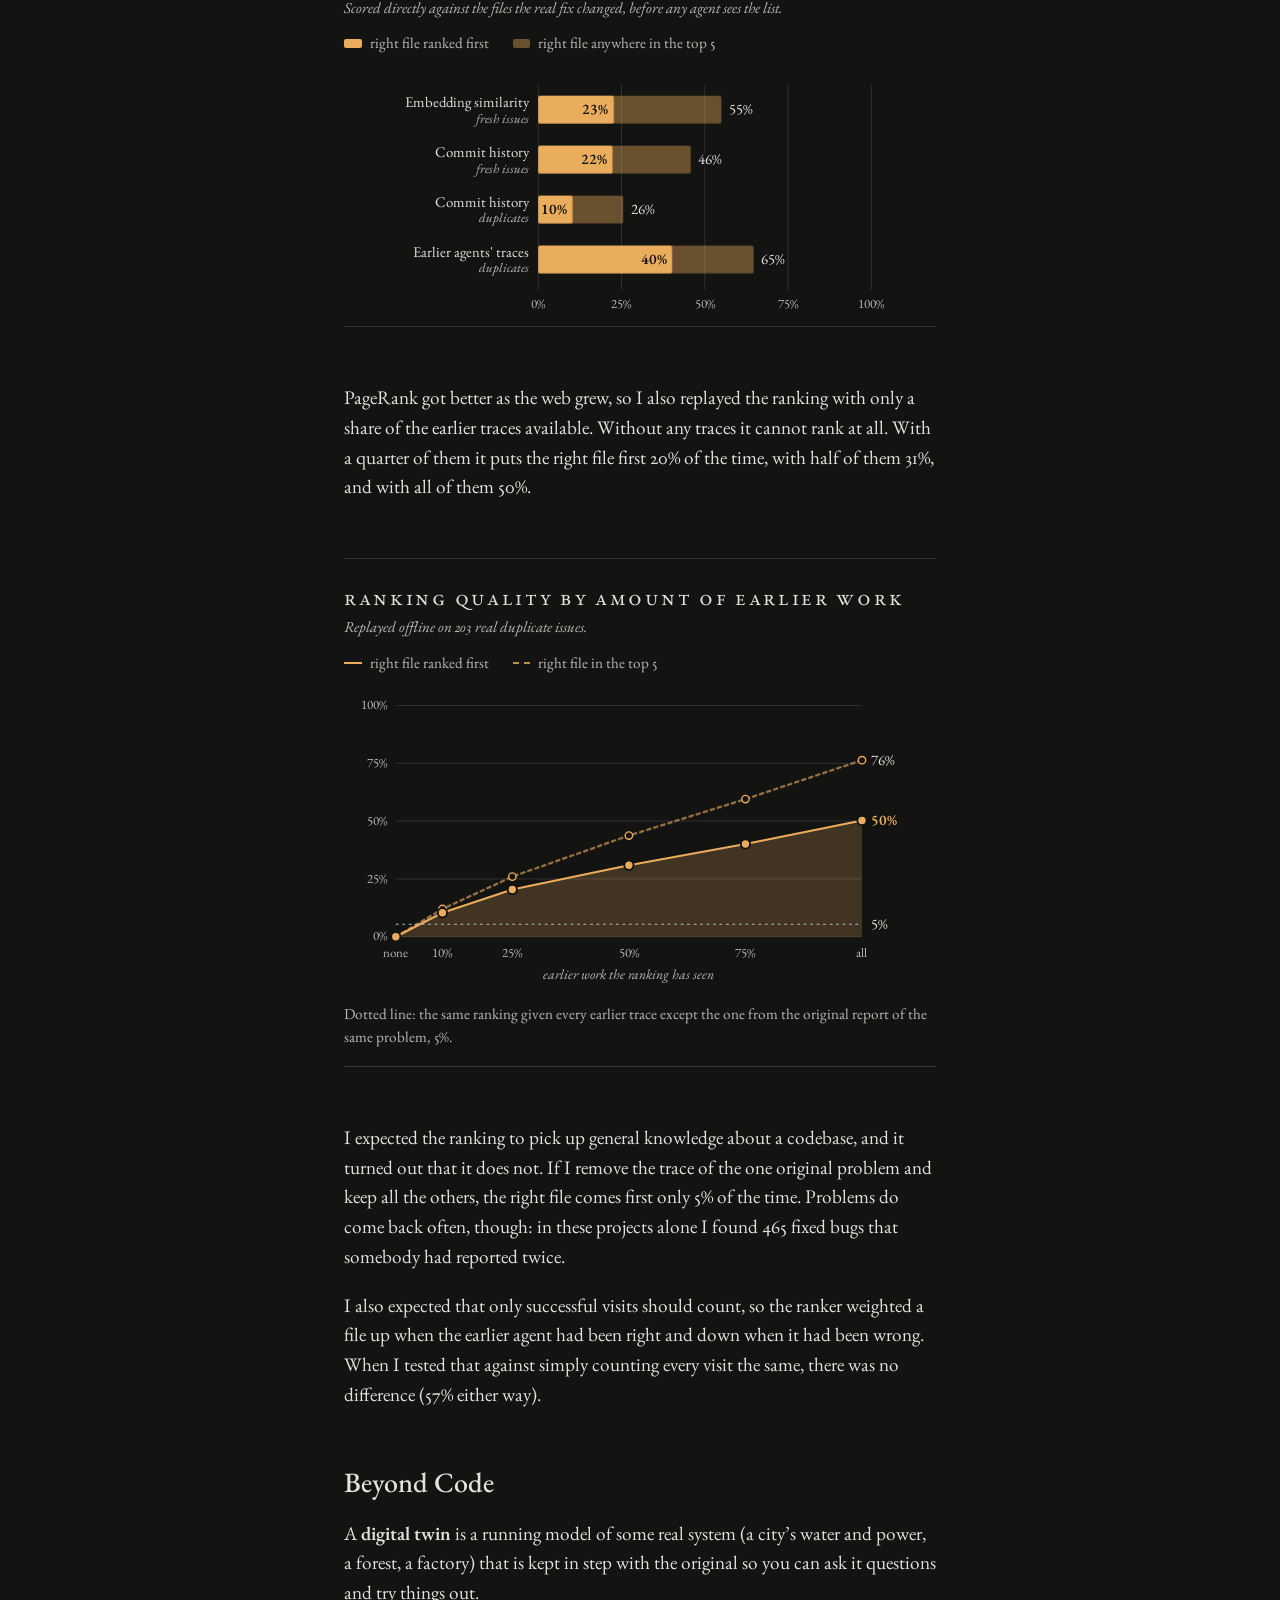
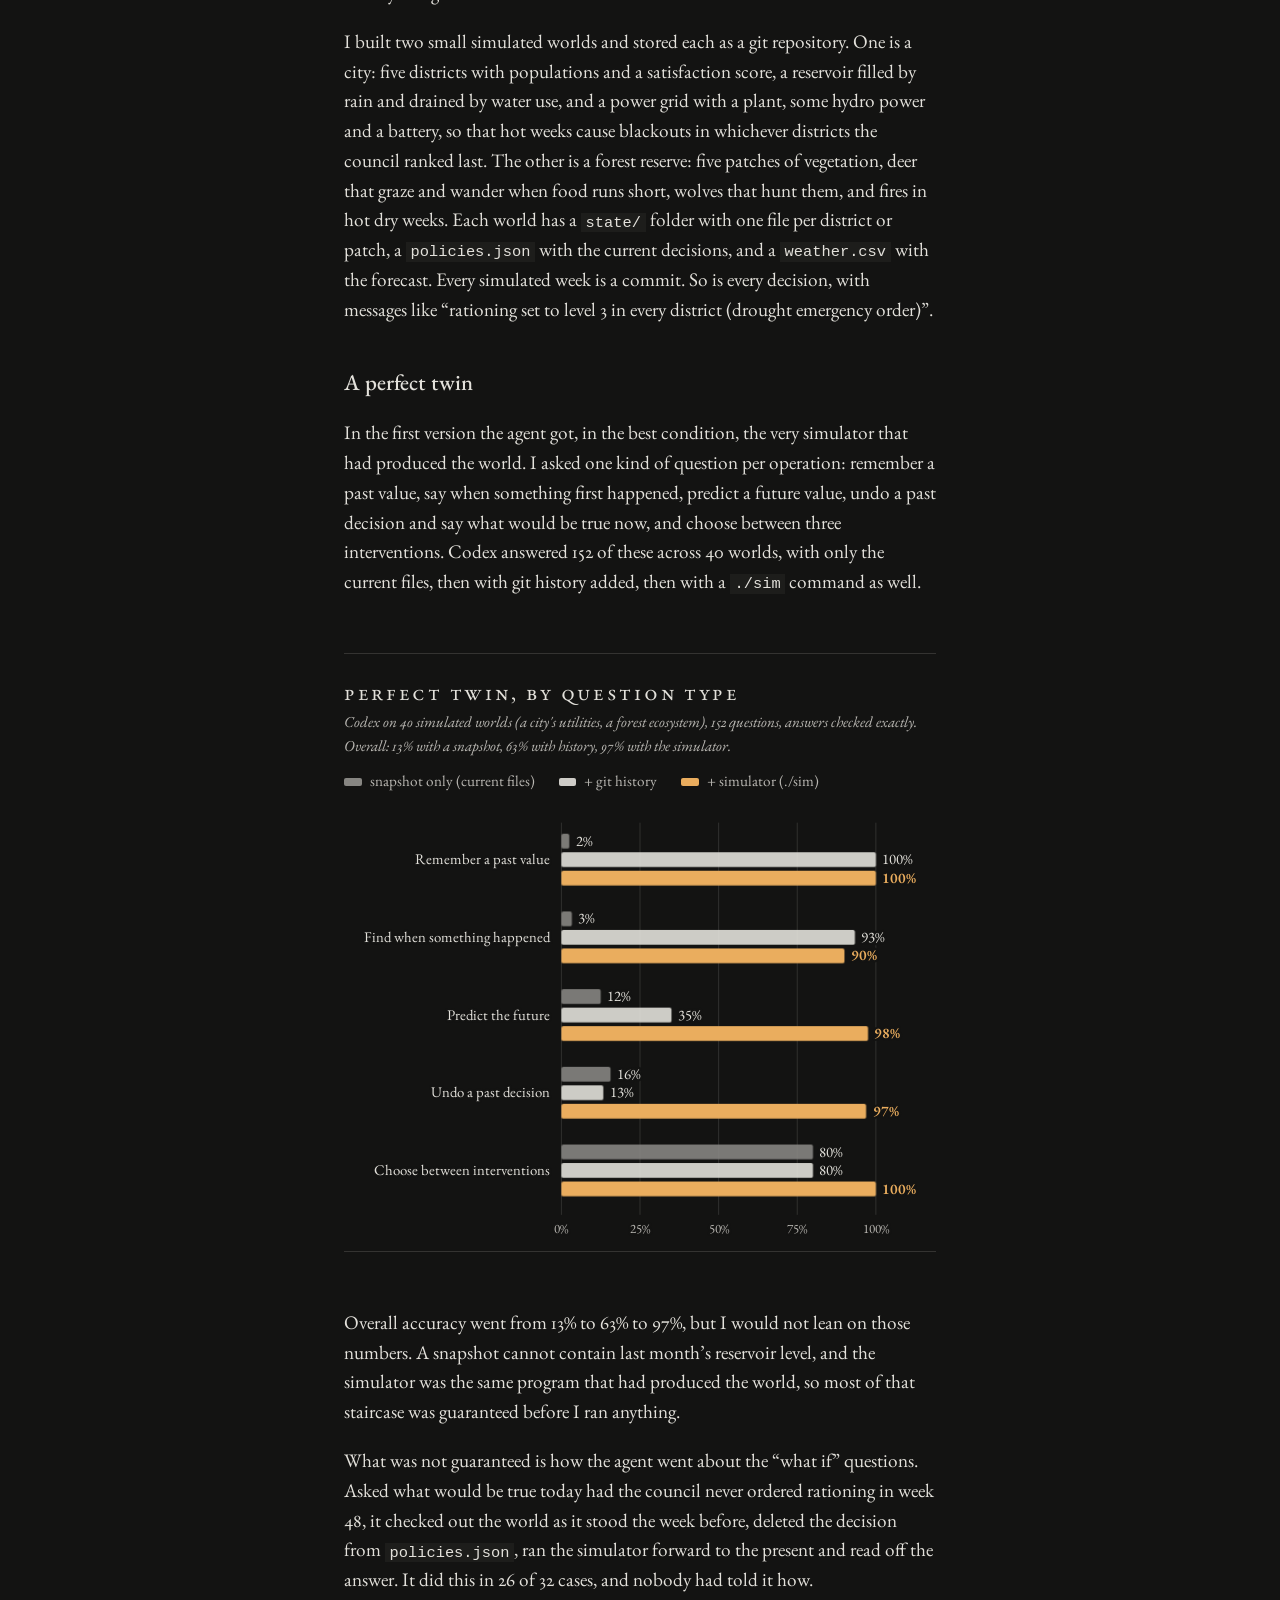
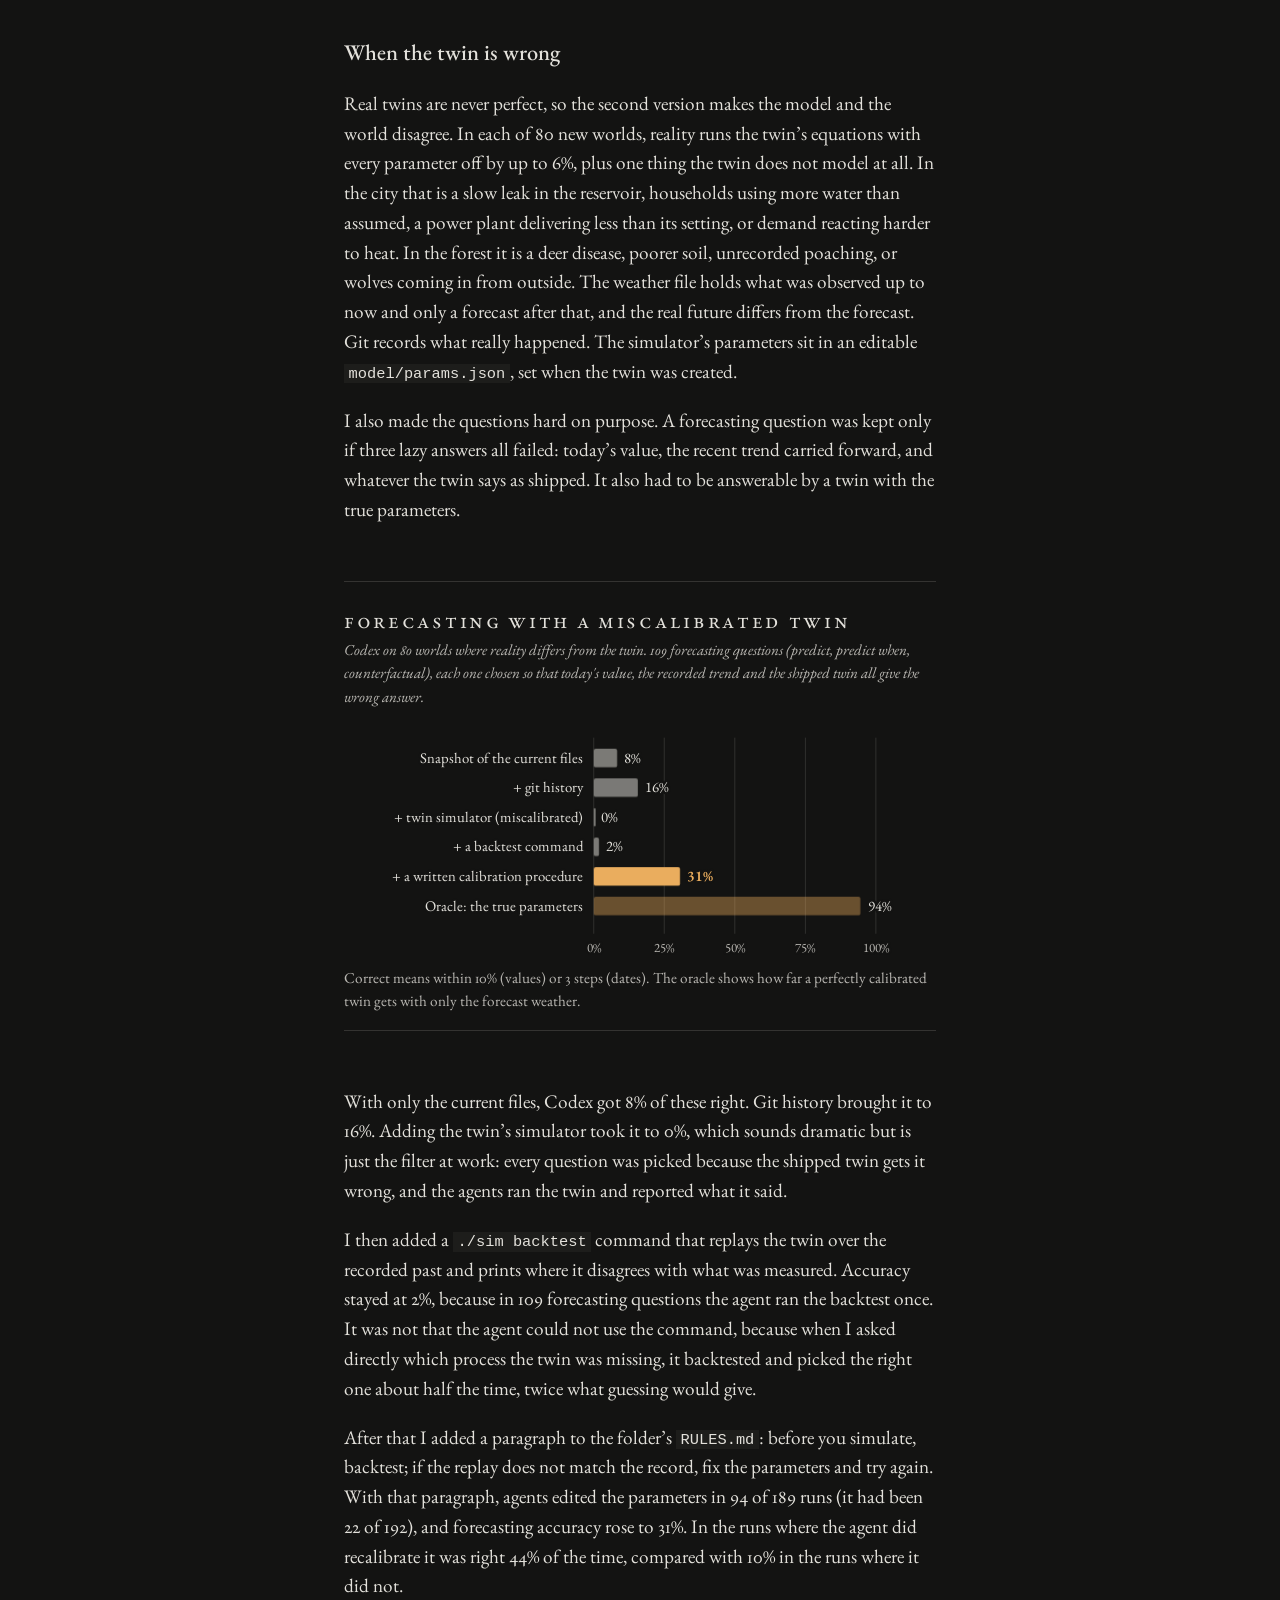
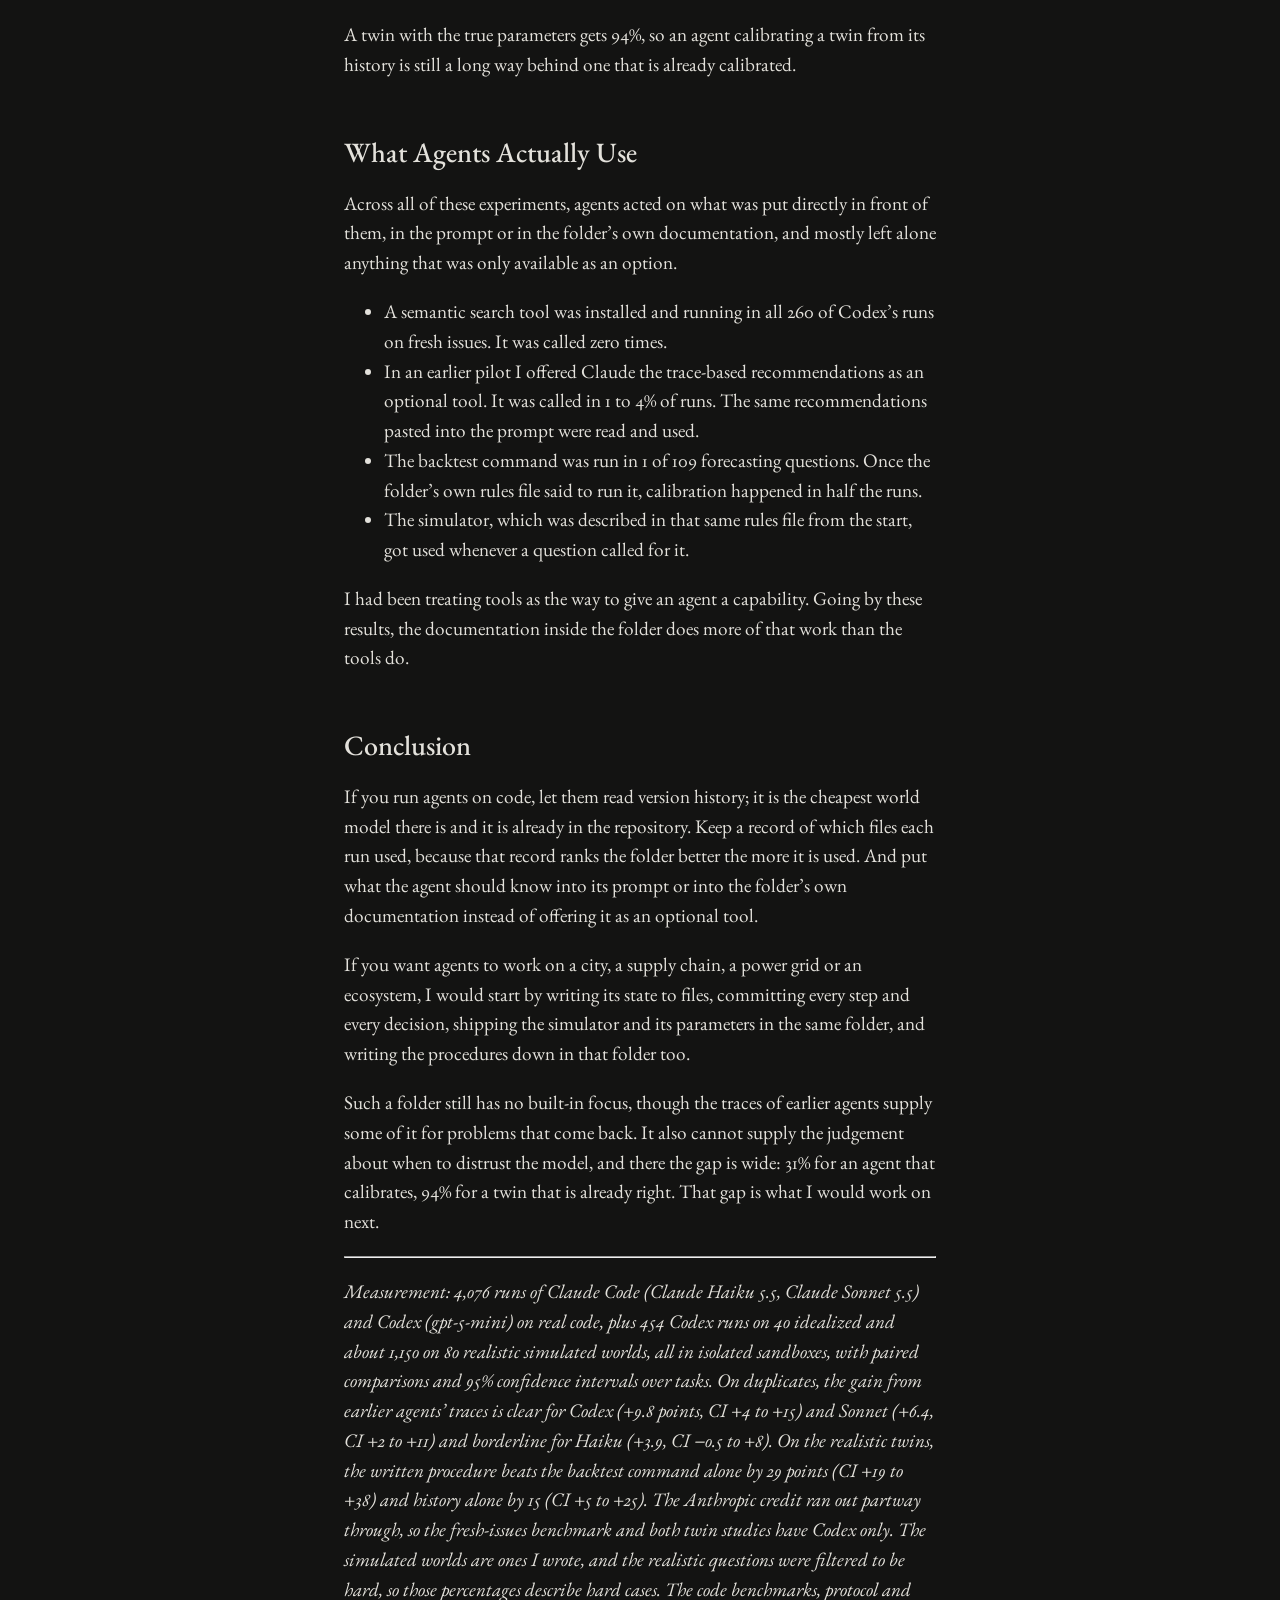
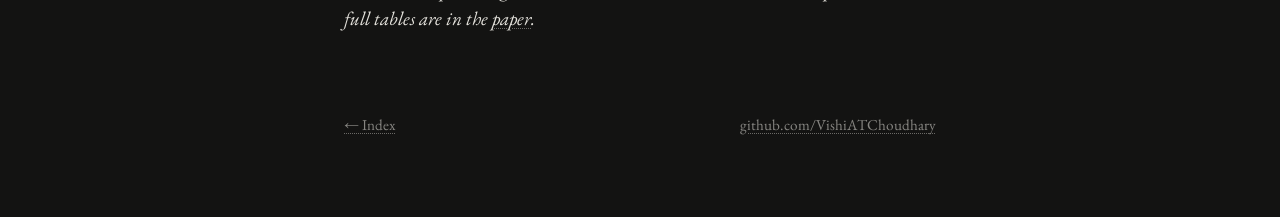
==== commit b907b02b: "Add TL;DR to the filesystem post Co-Authored-By: Claude Fable 5.2 <noreply@anthropic.com>" ====
--- a/notes/a-filesystem-with-history-is-a-world-model.html
+++ b/notes/a-filesystem-with-history-is-a-world-model.html
@@ -28,7 +28,7 @@
   <article>
     <header class="article-head">
       <h1>A filesystem with history is a world model</h1>
-      <div class="meta">November 2026 · 14 min read</div>
+      <div class="meta">November 2026 · 15 min read</div>
     </header>
     <nav class="toc" aria-label="Contents">
       <p class="toc-label">Contents</p>
@@ -49,6 +49,26 @@
 </ul>
     </nav>
     <div class="prose">
+<p><strong>TL;DR.</strong> The operations that make up a world model are
+to observe a state, update it, remember earlier states, predict what
+follows, and try something and undo it. Each of them has a plain
+counterpart in a folder under version control: read the files, commit a
+change, look through the git history, run a program stored next to the
+data, make a branch and throw it away. My proposal is that data
+environments for agents should be built this way, with the state written
+to files, every change committed, and the simulator and the procedures
+kept in the same folder.</p>
+<p>I tested the idea on real GitHub projects and on two simulated
+worlds, a city and a forest, stored as git repositories. Read-only
+access to git raised accuracy on questions about the past from between
+52 and 66% to between 92 and 100%. Files that earlier agents had used on
+the same problem added 4 to 10 points. When the simulator disagreed with
+the world, a calibration procedure written into the folder raised
+forecasting accuracy from 2% to 31%. A simulator with the correct
+parameters gets 94%, so agents are still far from calibrating a model
+well on their own, and I have only tried this on worlds I wrote
+myself.</p>
+<hr />
 <p>The world is one big filesystem.</p>
 <p>On my Mac, everything I know and every program I use hangs somewhere
 off one tree. The internet is the same idea at a larger scale. Every
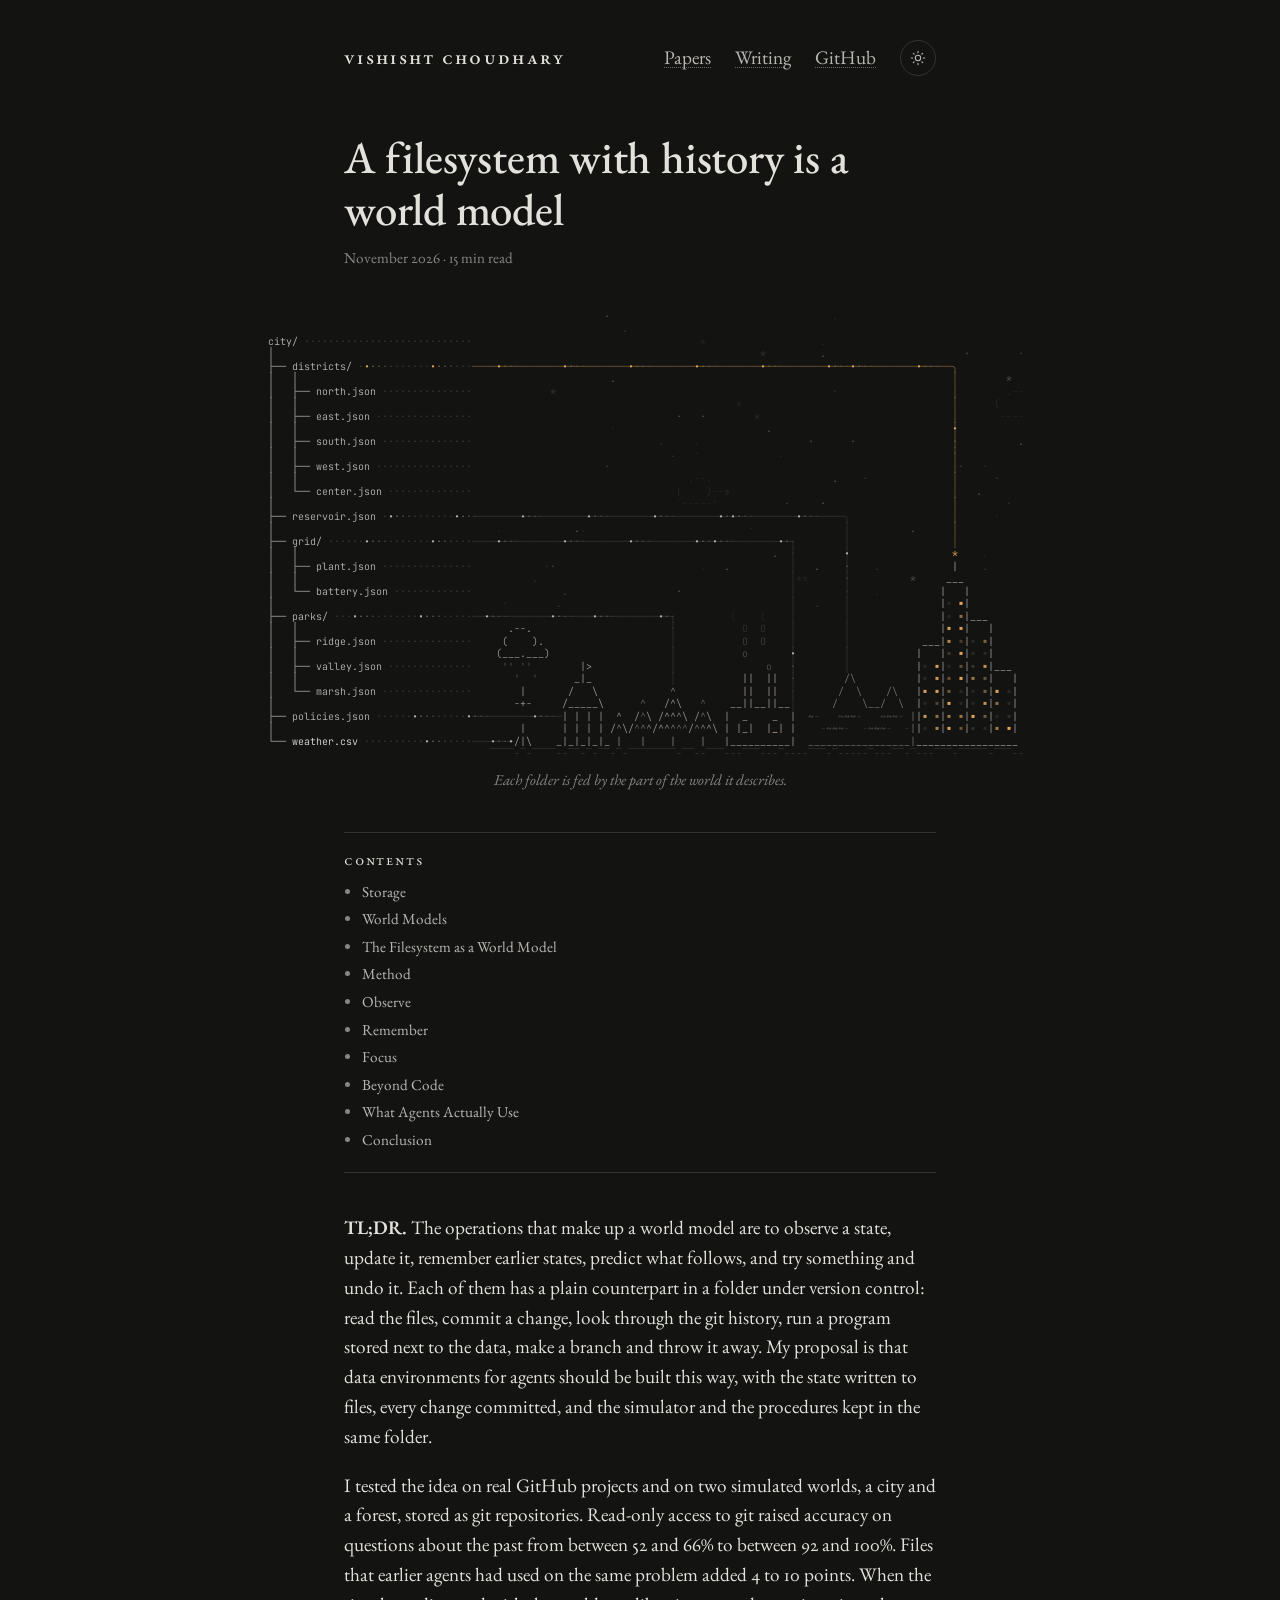
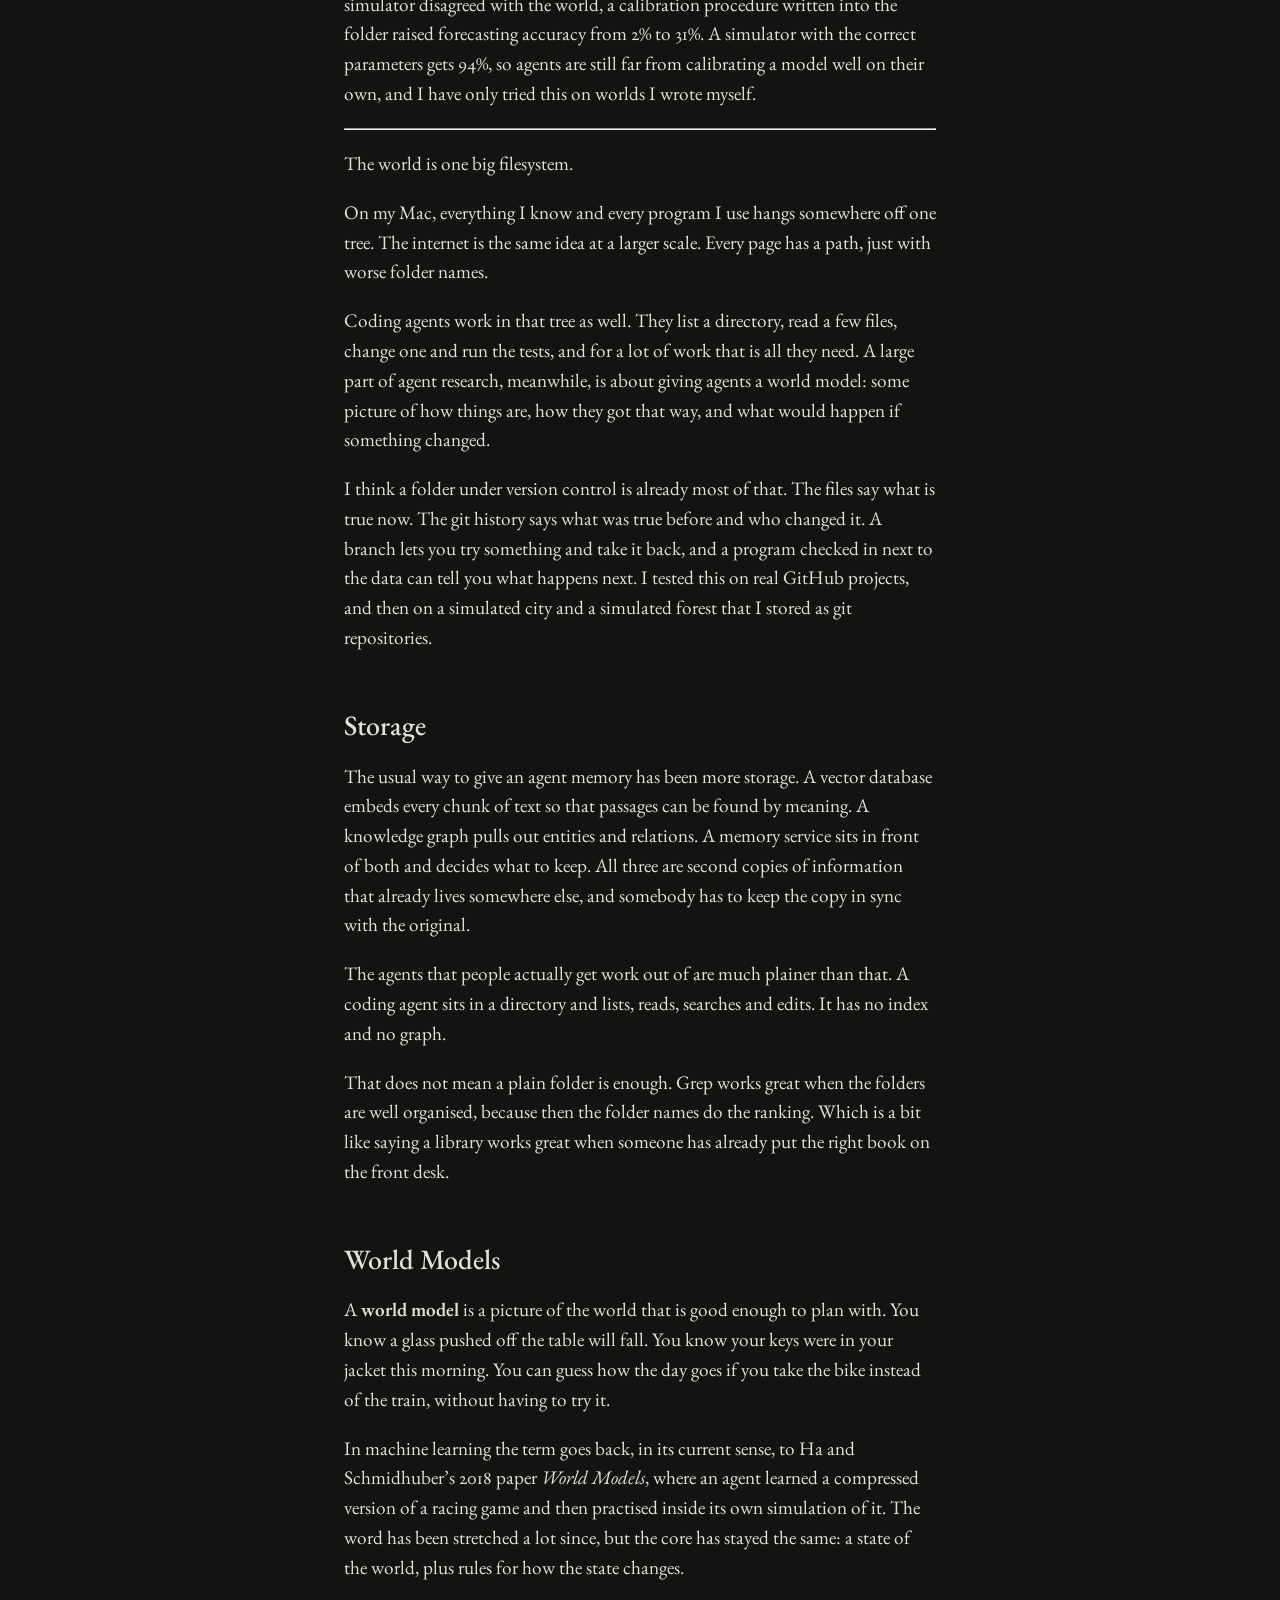
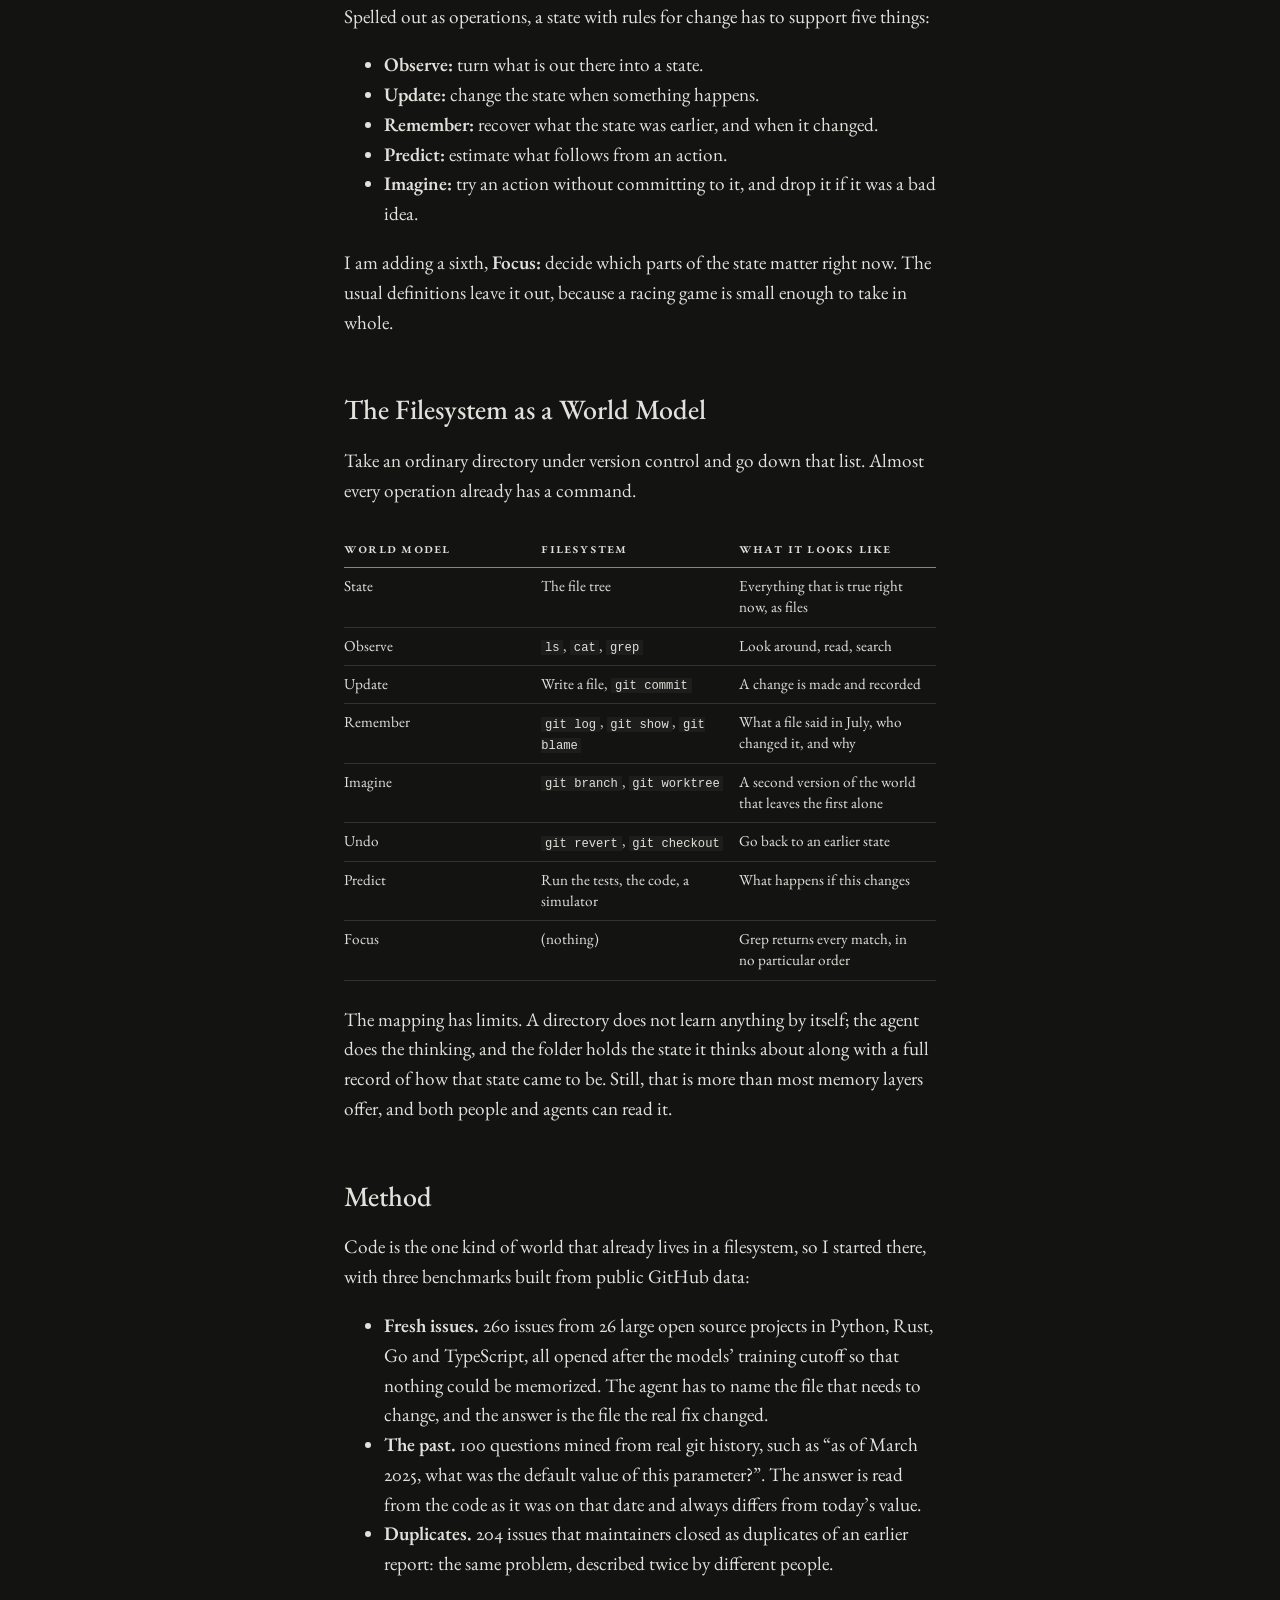
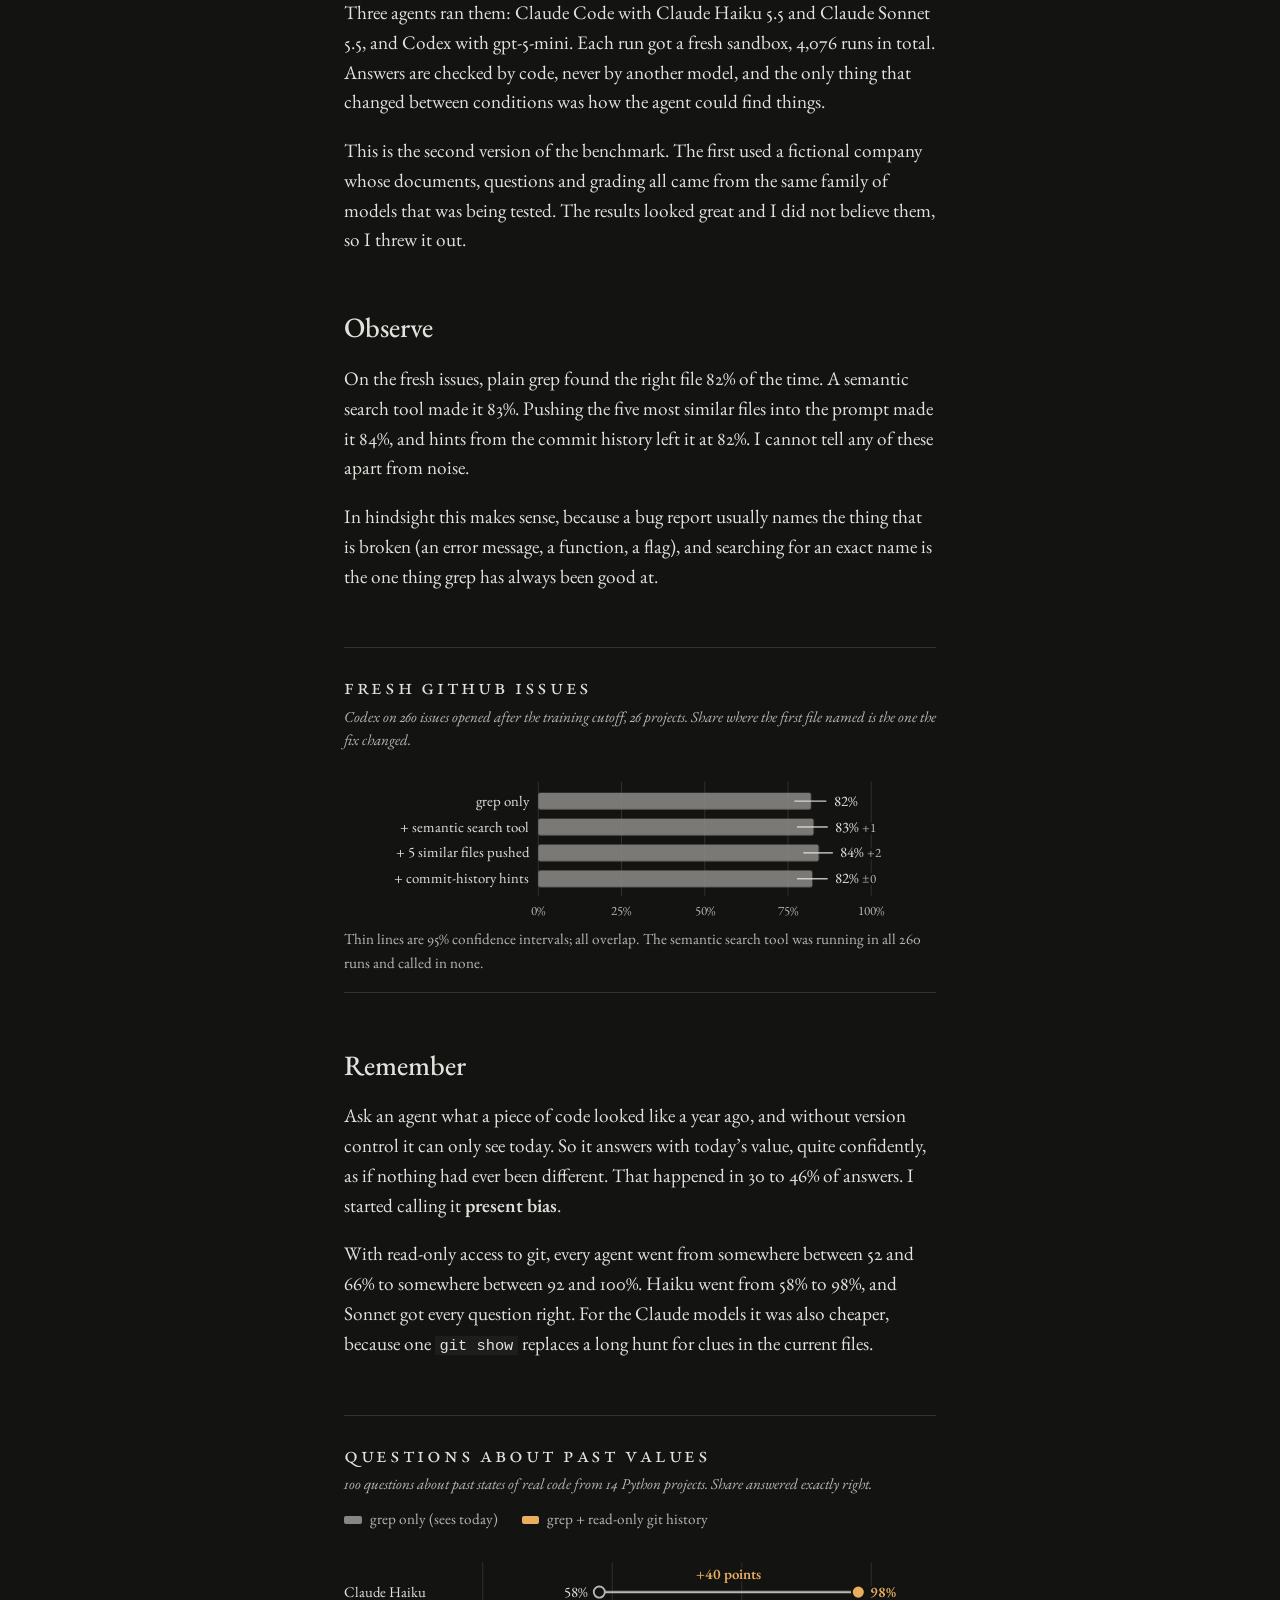
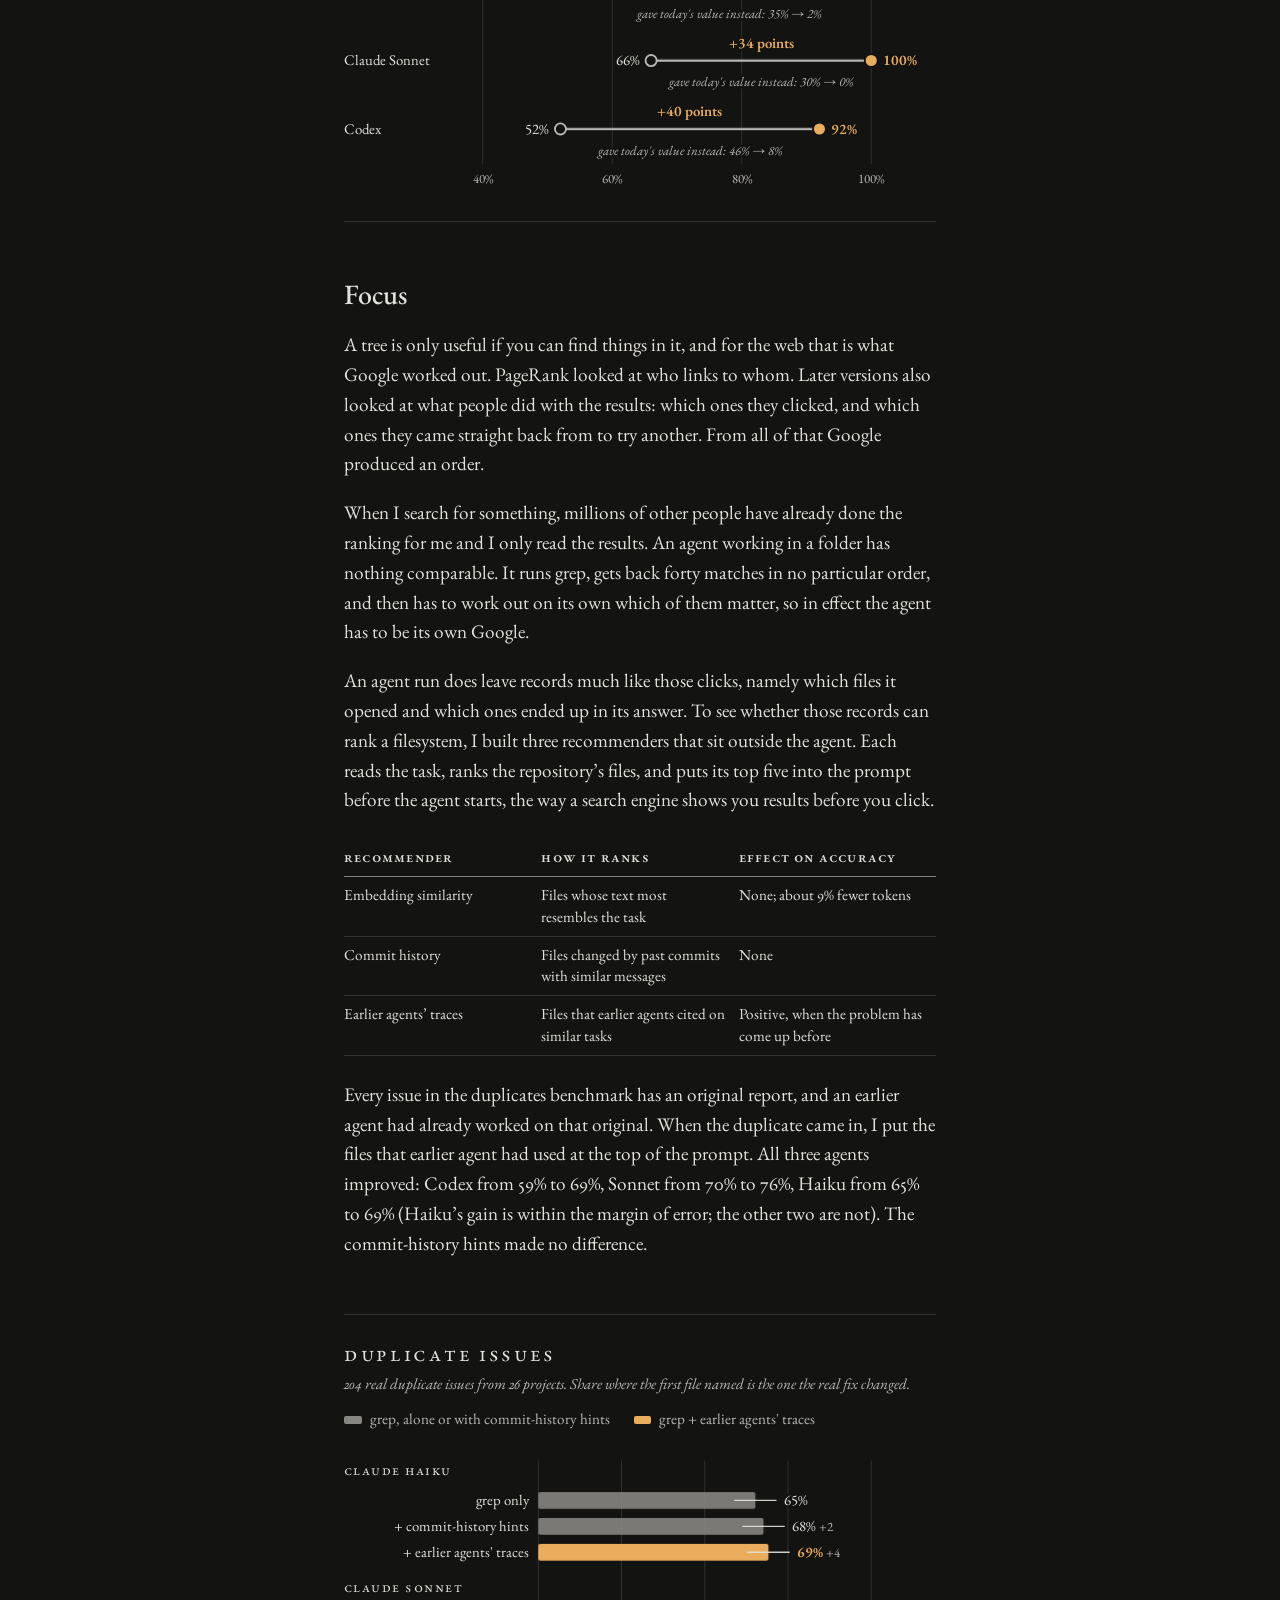
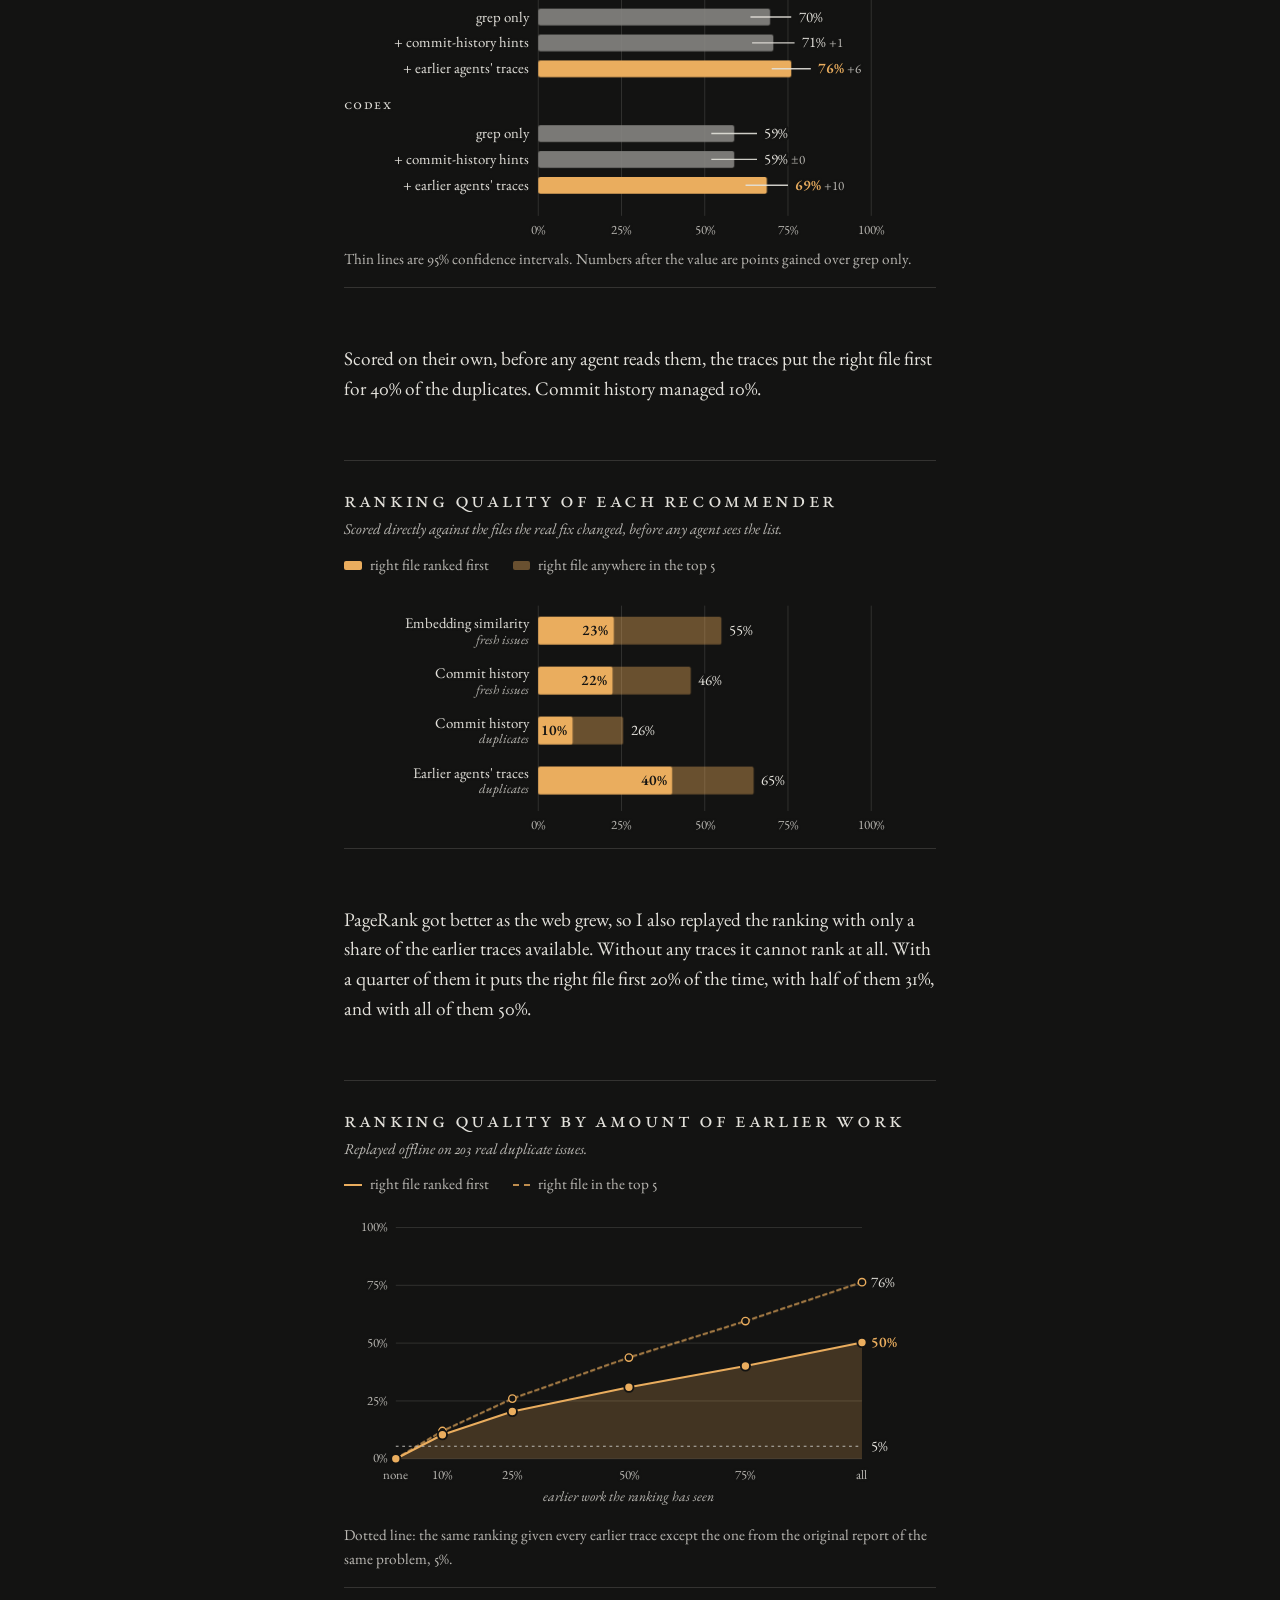
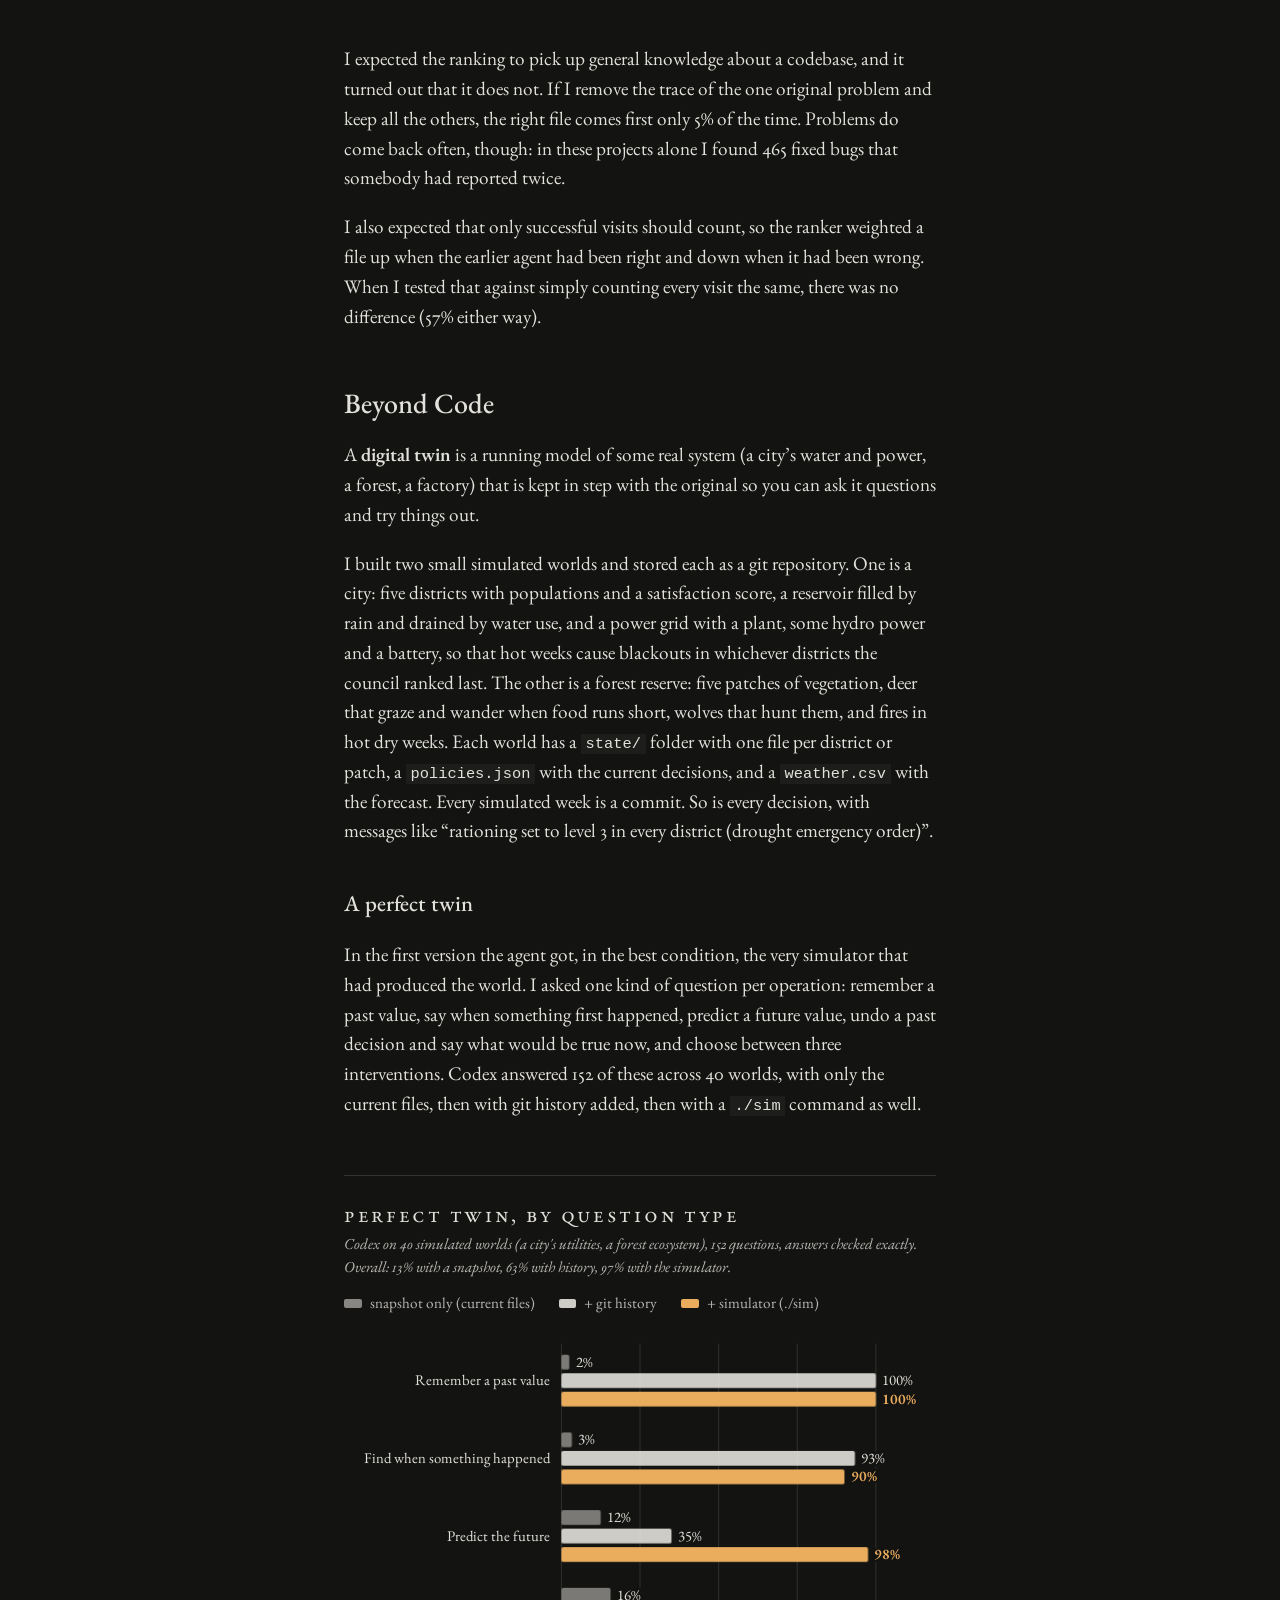
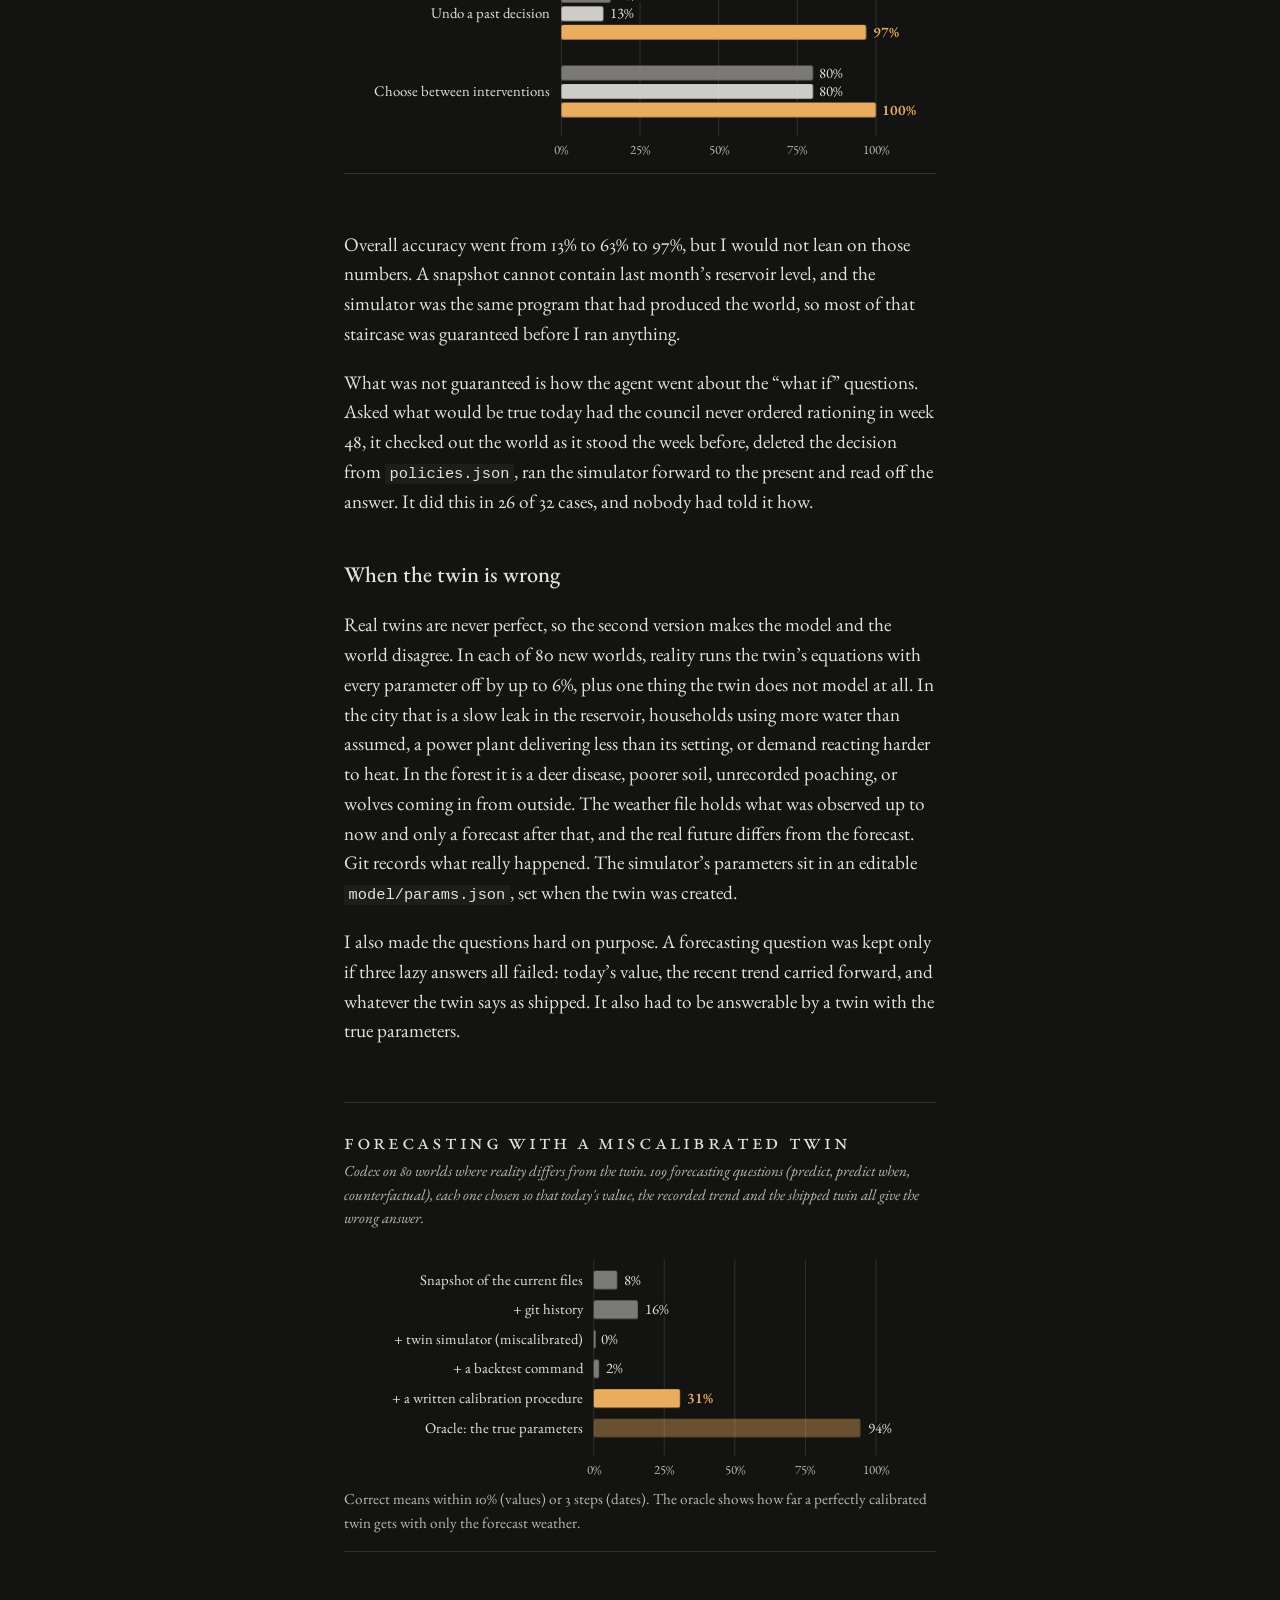
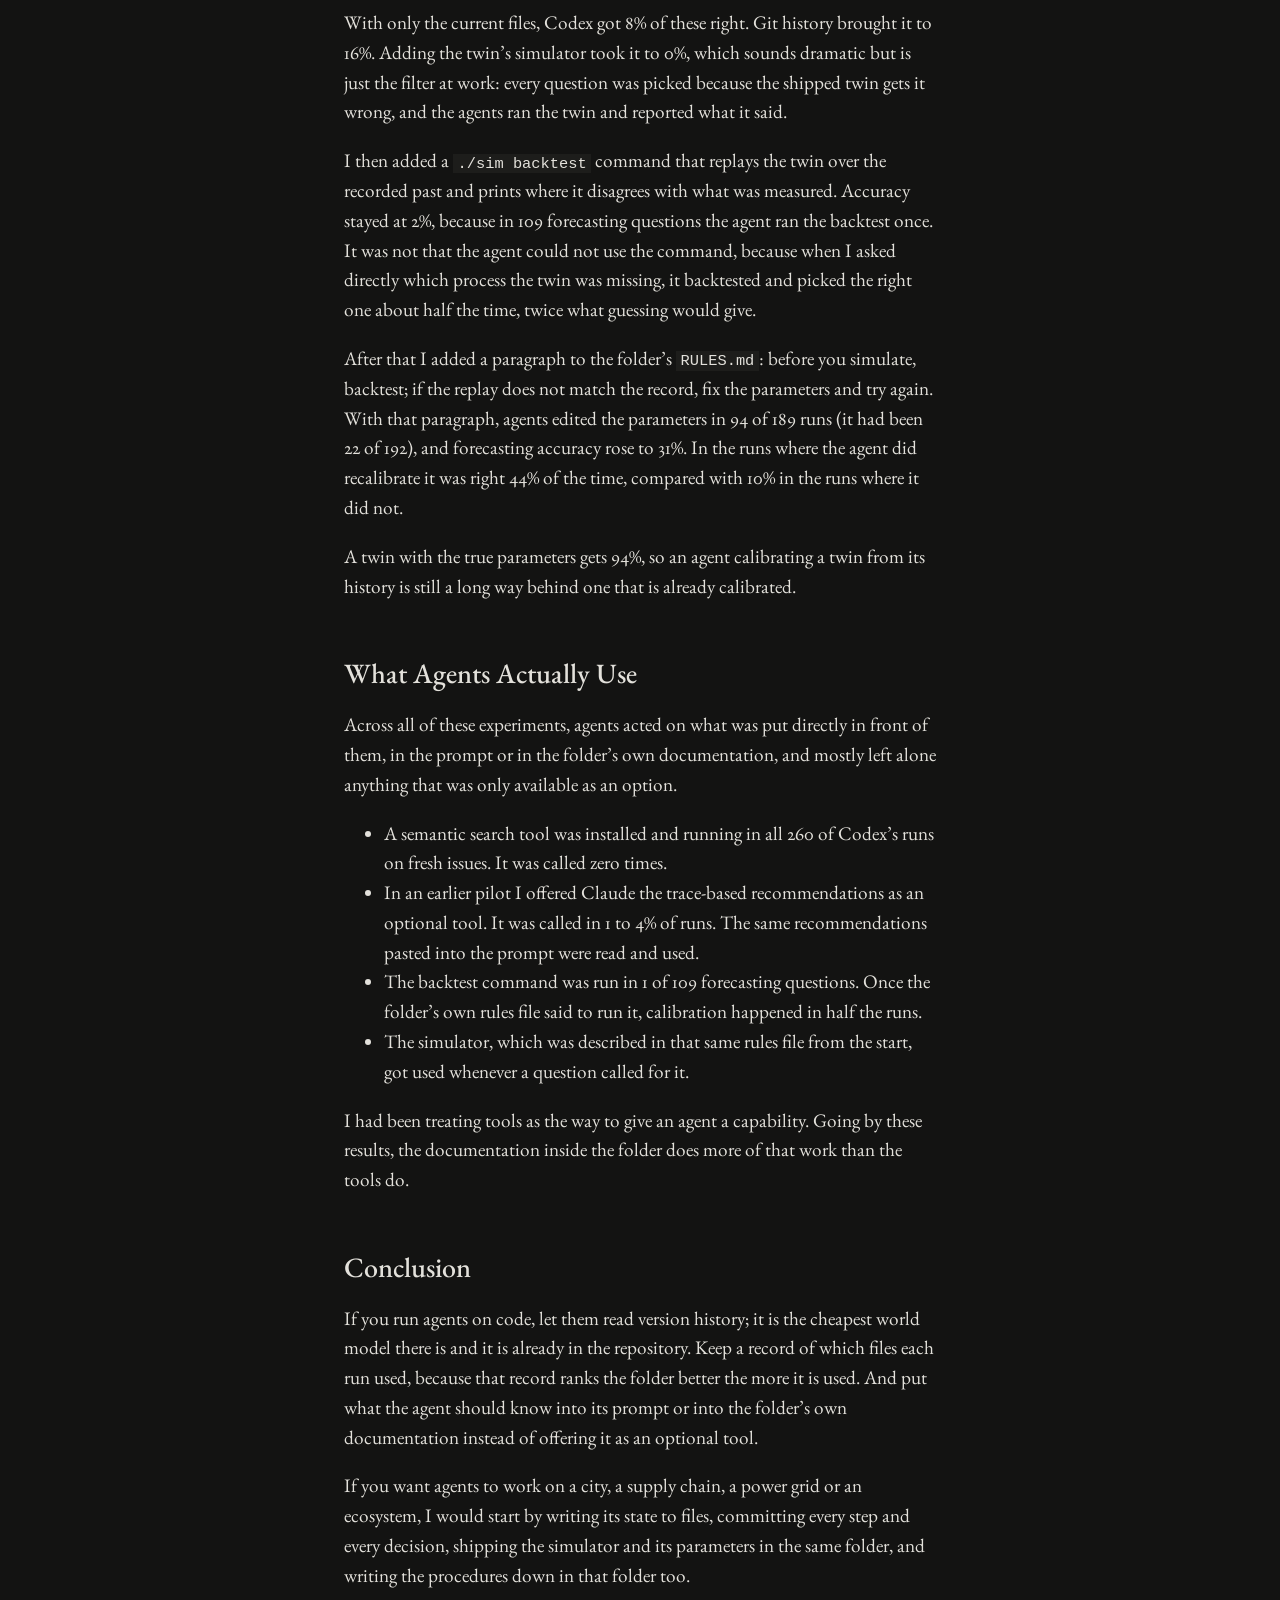
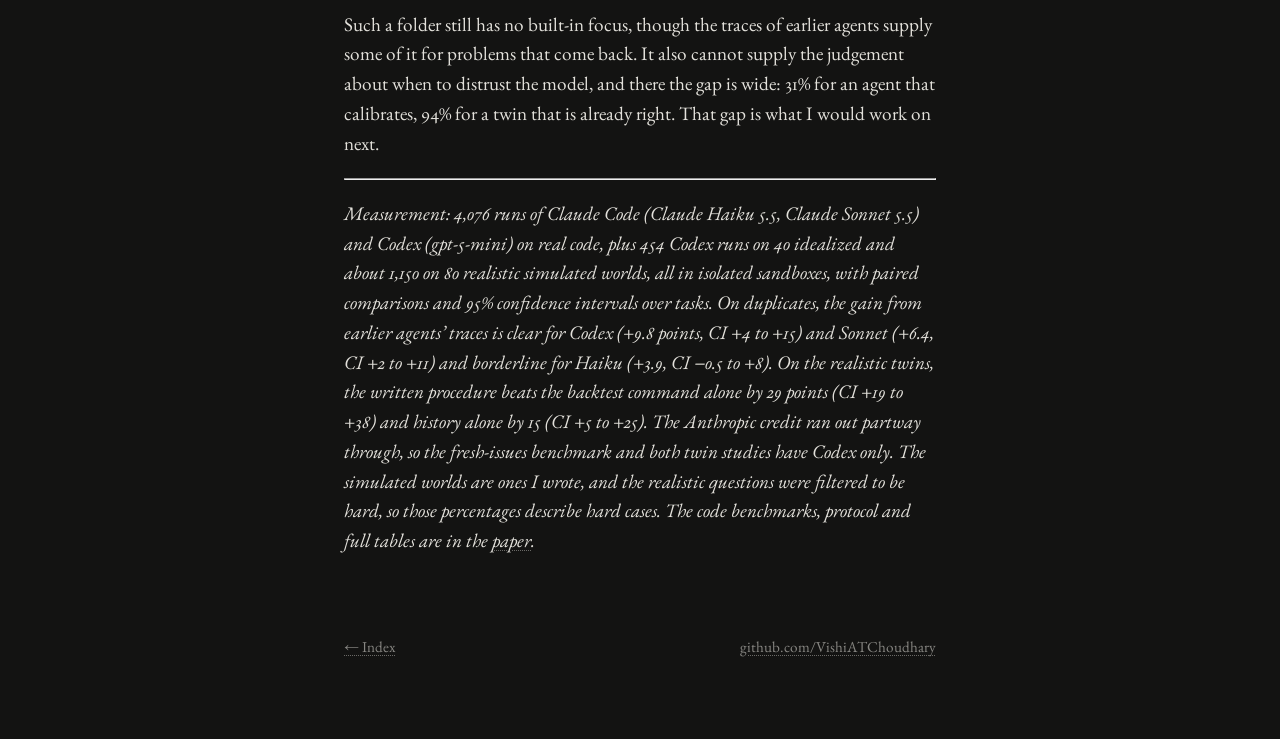
==== commit 33bcf045: "Add animated ASCII skyline header to the filesystem post A file tree on the left and the world it de" ====
--- a/notes/a-filesystem-with-history-is-a-world-model.html
+++ b/notes/a-filesystem-with-history-is-a-world-model.html
@@ -11,7 +11,7 @@
 <link rel="preconnect" href="https://fonts.googleapis.com">
 <link rel="preconnect" href="https://fonts.gstatic.com" crossorigin>
 <link rel="stylesheet" href="https://fonts.googleapis.com/css2?family=EB+Garamond:ital,wght@0,400..600;1,400..600&display=swap">
-<link rel="stylesheet" href="../assets/site.css?v=4">
+<link rel="stylesheet" href="../assets/site.css?v=5">
 <script src="../assets/theme.js" defer></script>
 </head>
 <body>
@@ -30,6 +30,17 @@
       <h1>A filesystem with history is a world model</h1>
       <div class="meta">November 2026 · 15 min read</div>
     </header>
+    <link rel="stylesheet" href="https://fonts.googleapis.com/css2?family=JetBrains+Mono:wght@300&display=swap">
+    <figure class="hero">
+      <canvas class="skyline" role="img" aria-label="A file tree on the
+left. On the right an ASCII skyline of a weather mast, a town hall, a
+forest, a power plant, a reservoir and a city whose windows light up and
+go dark. Dots of data flow from each place back into its
+folder."></canvas>
+      <figcaption>Each folder is fed by the part of the world it
+describes.</figcaption>
+    </figure>
+    <script src="../assets/skyline.js" defer></script>
     <nav class="toc" aria-label="Contents">
       <p class="toc-label">Contents</p>
 <ul>
--- a/assets/site.css
+++ b/assets/site.css
@@ -207,3 +207,8 @@
 @keyframes fs-grow { from { transform: scaleX(0); } to { transform: scaleX(1); } }
 @keyframes fs-draw { from { stroke-dashoffset: 1200; } to { stroke-dashoffset: 0; } }
 @keyframes fs-fade { from { opacity: 0; } to { opacity: 0.7; } }
+
+/* ---------- animated header ---------- */
+.hero { position: relative; left: 50%; transform: translateX(-50%); width: min(94vw, 72rem); margin: 0 0 var(--space-xl); }
+.hero canvas { display: block; margin: 0 auto; }
+.hero figcaption { margin-top: var(--space-xs); text-align: center; color: var(--color-ink-3); font-style: italic; font-size: var(--text-sm); }
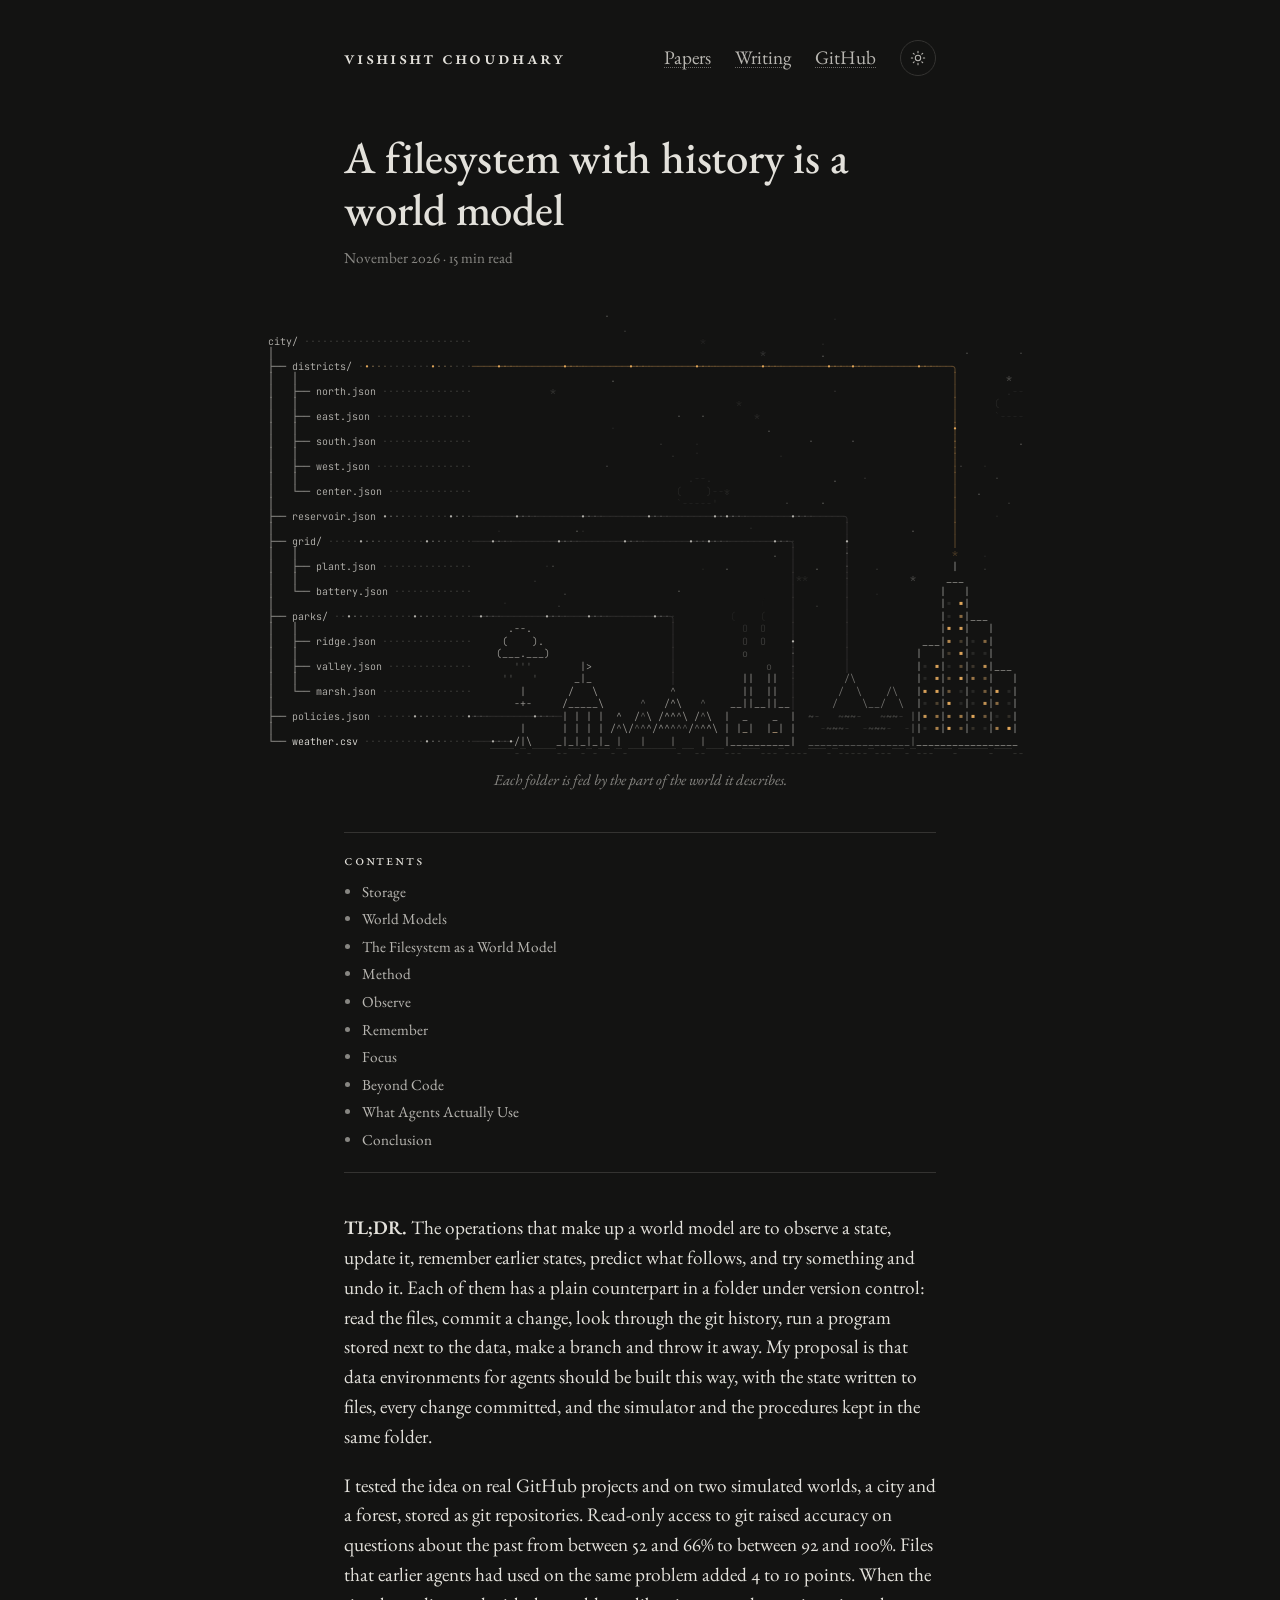
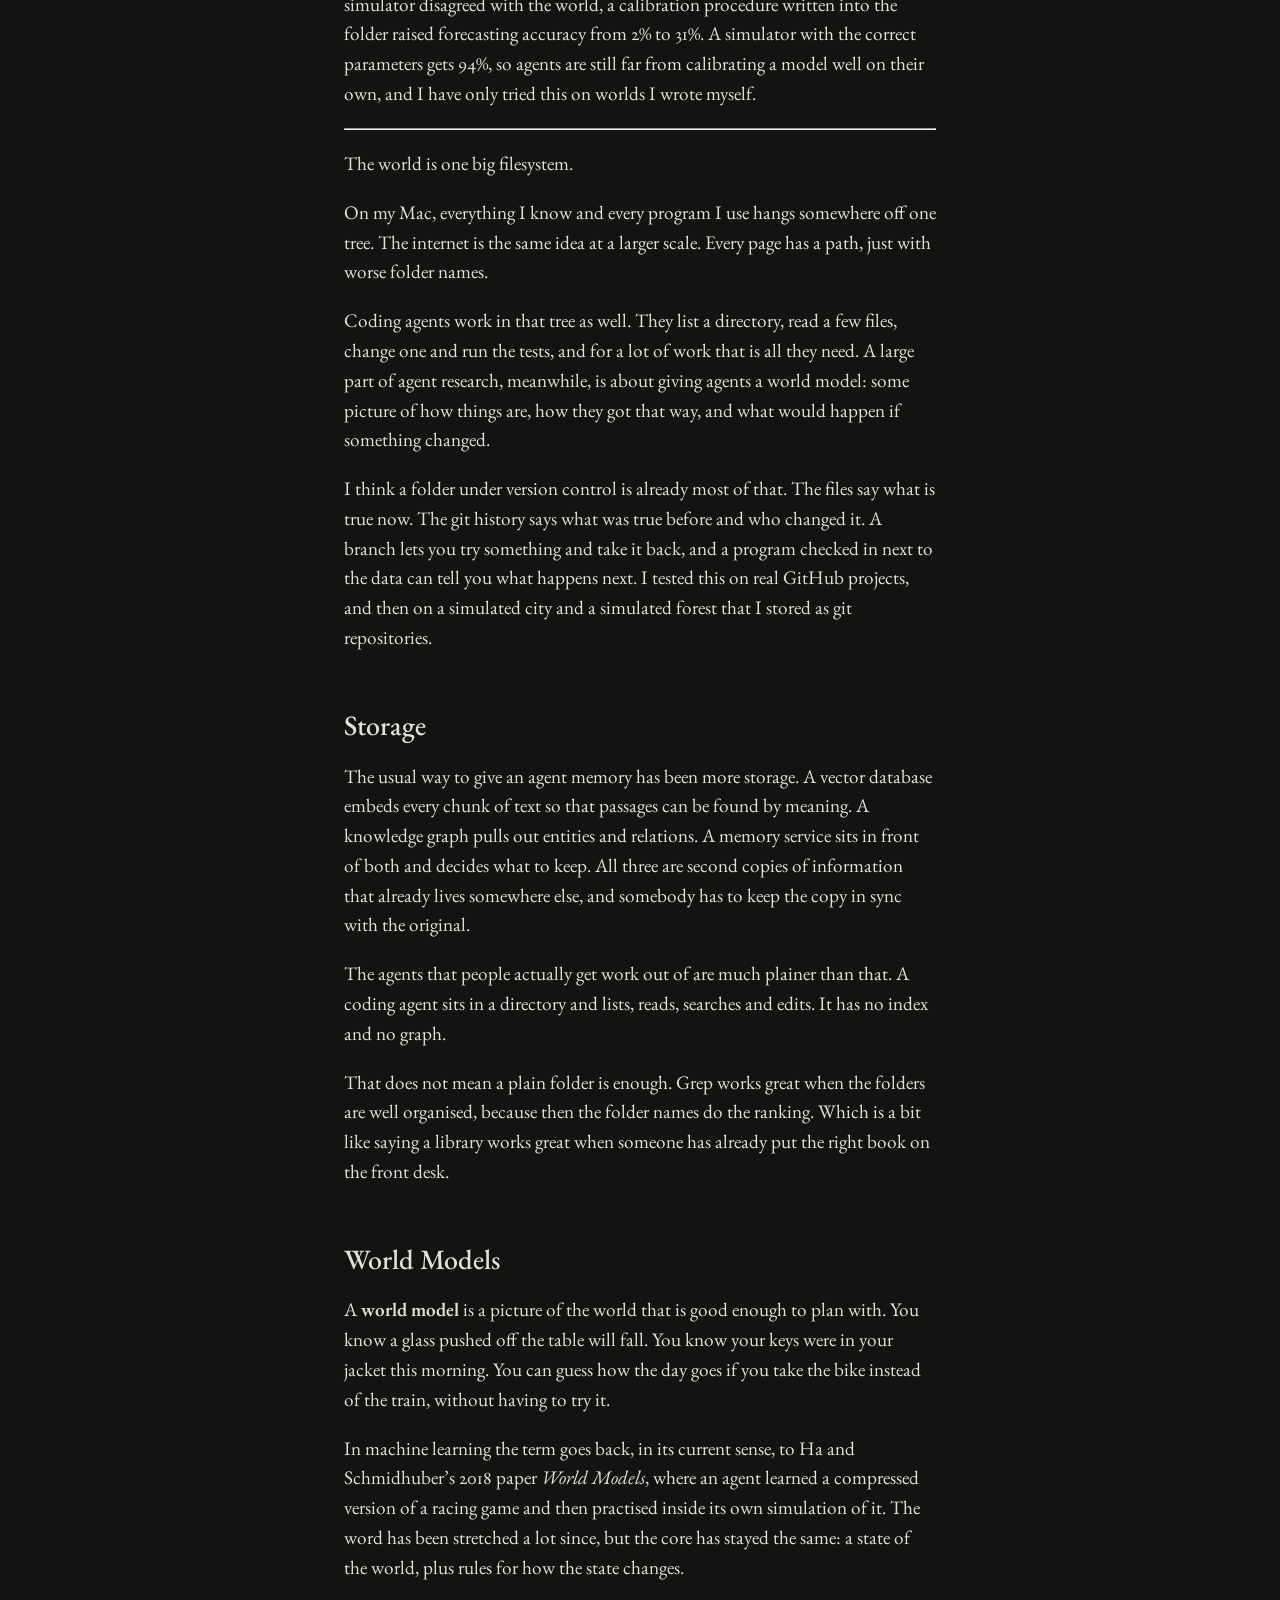
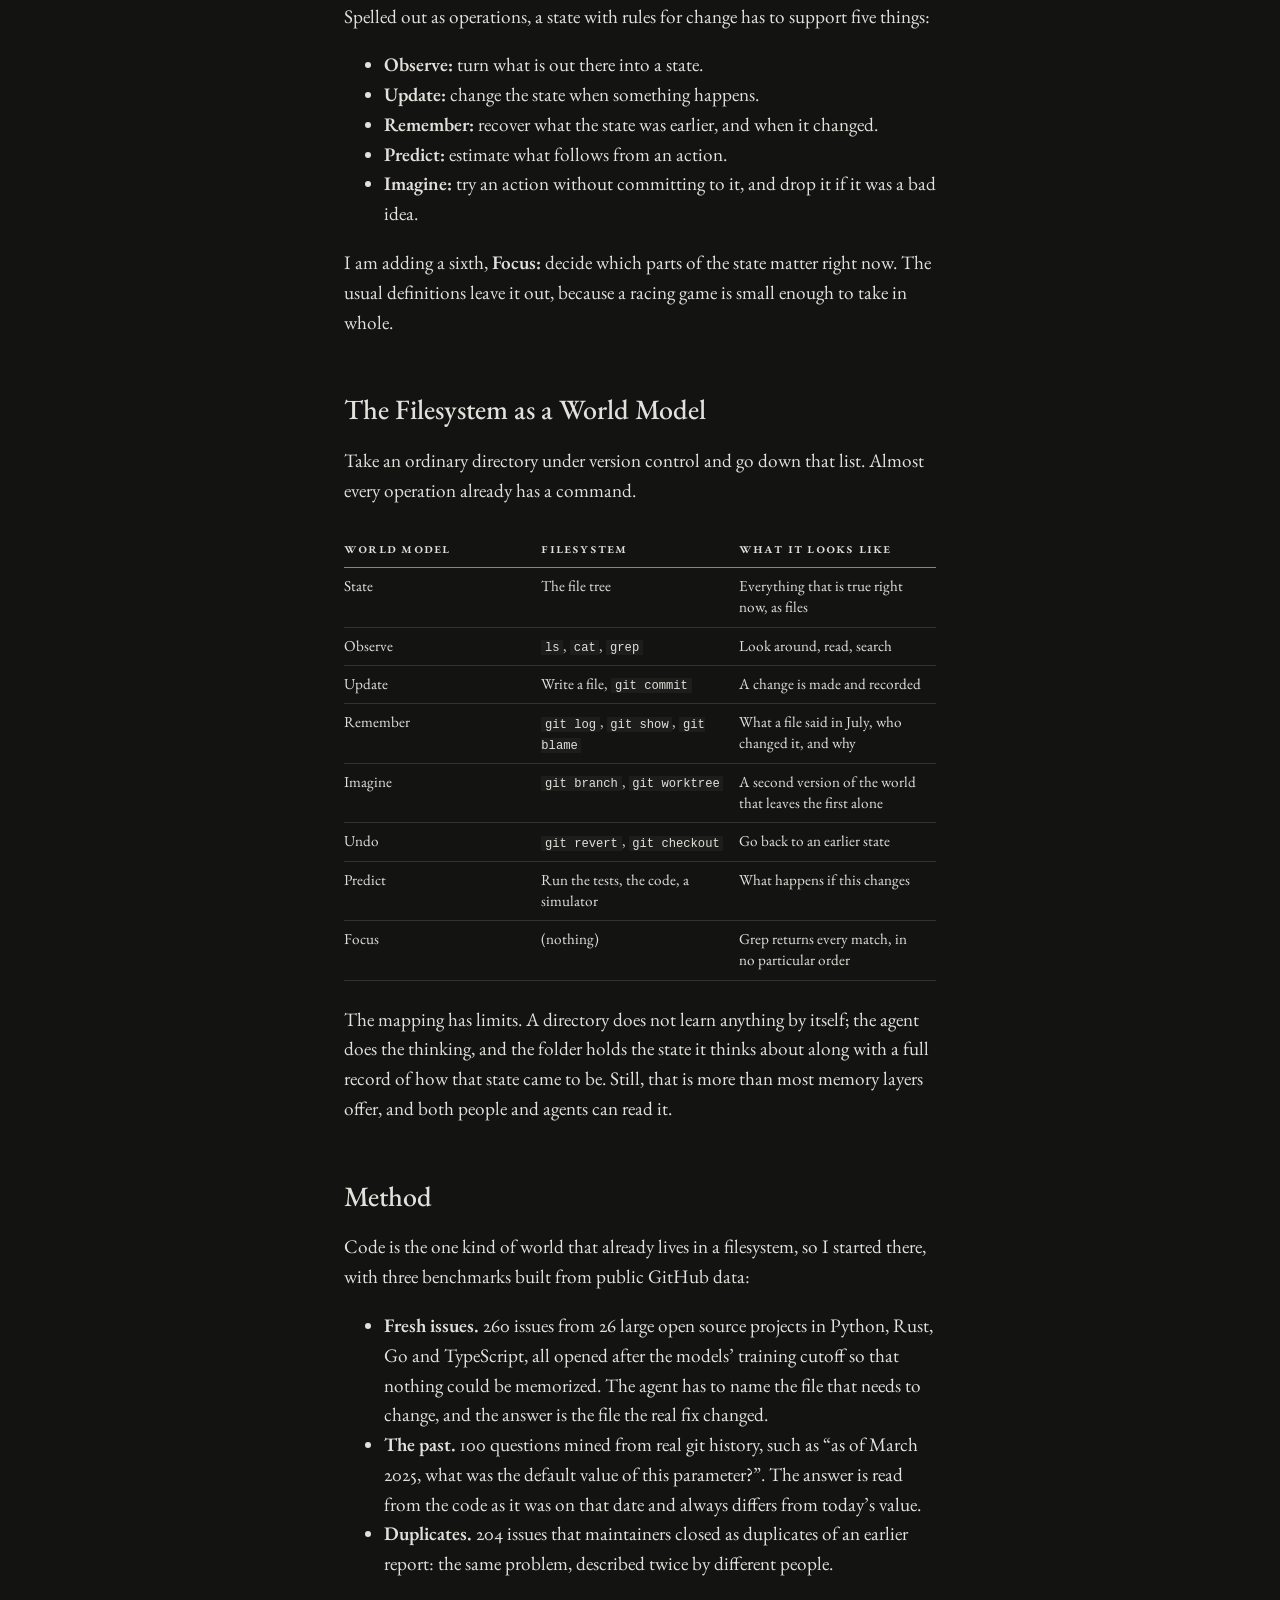
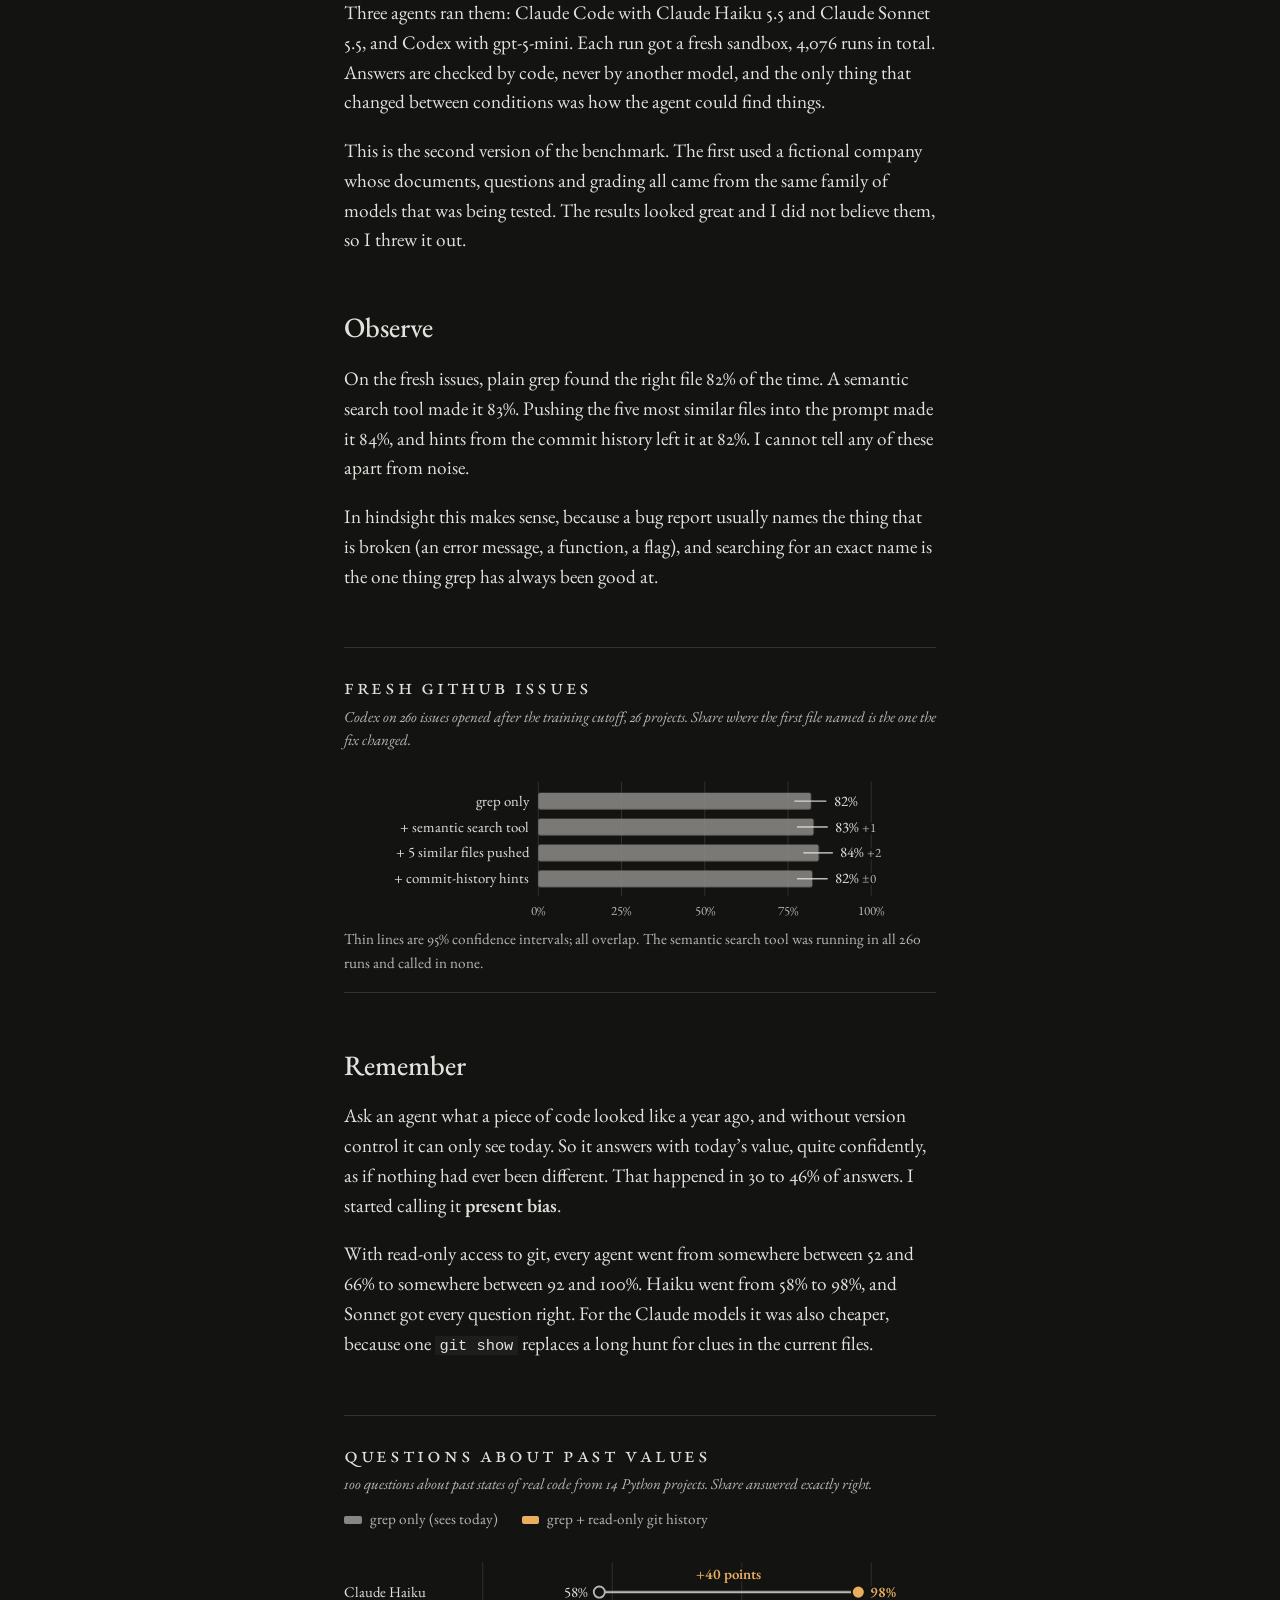
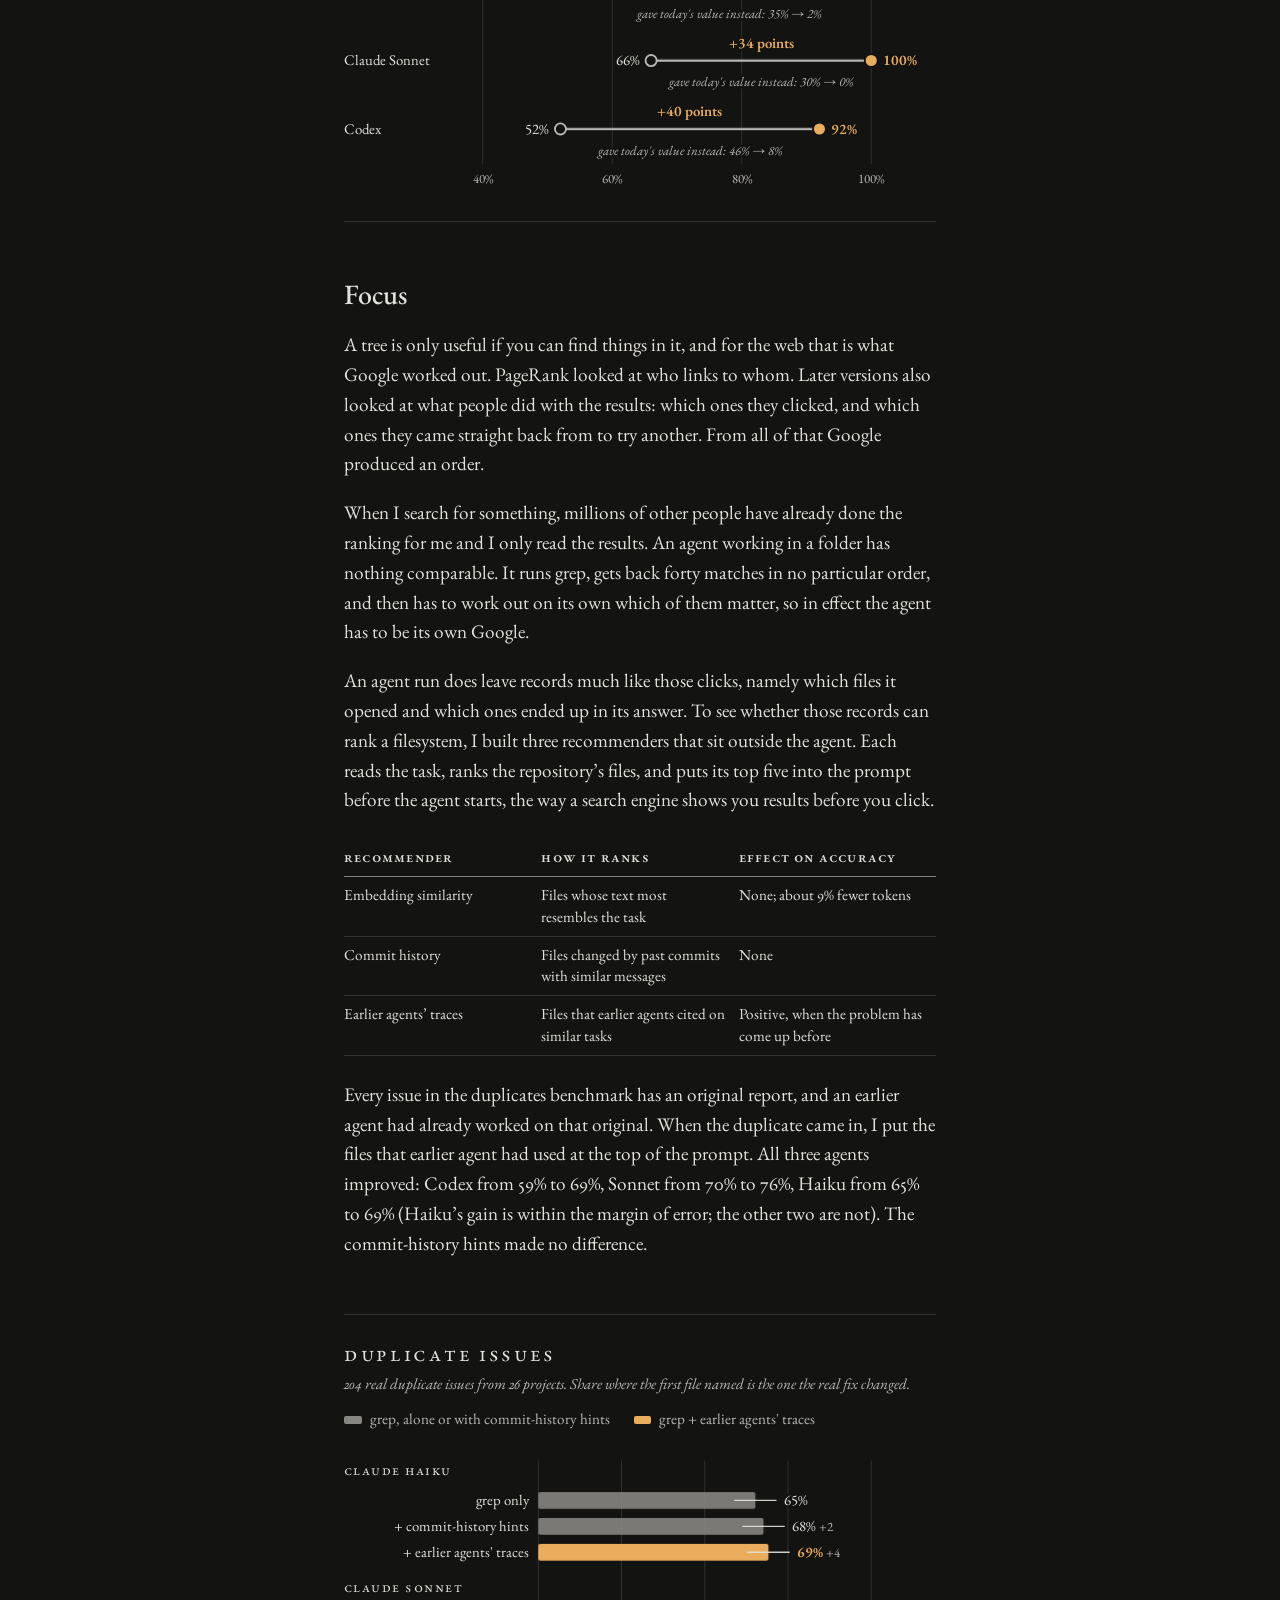
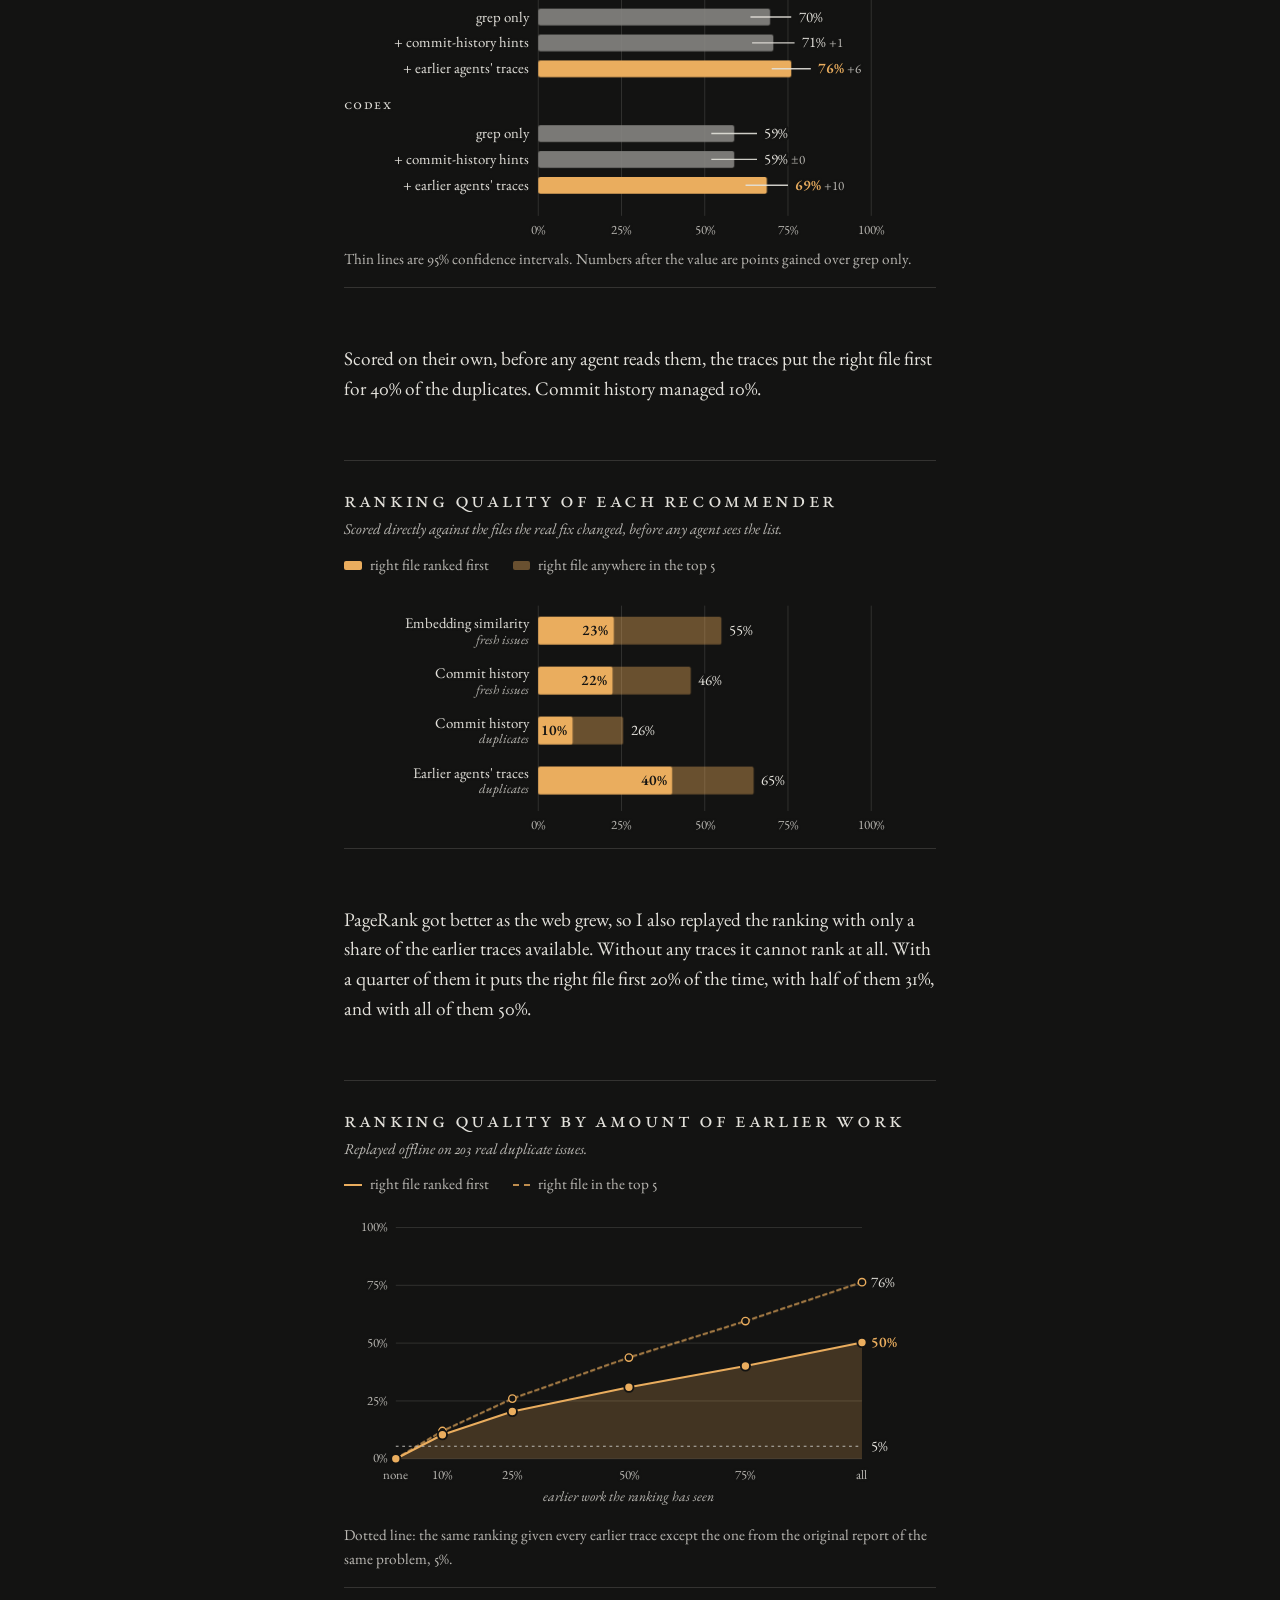
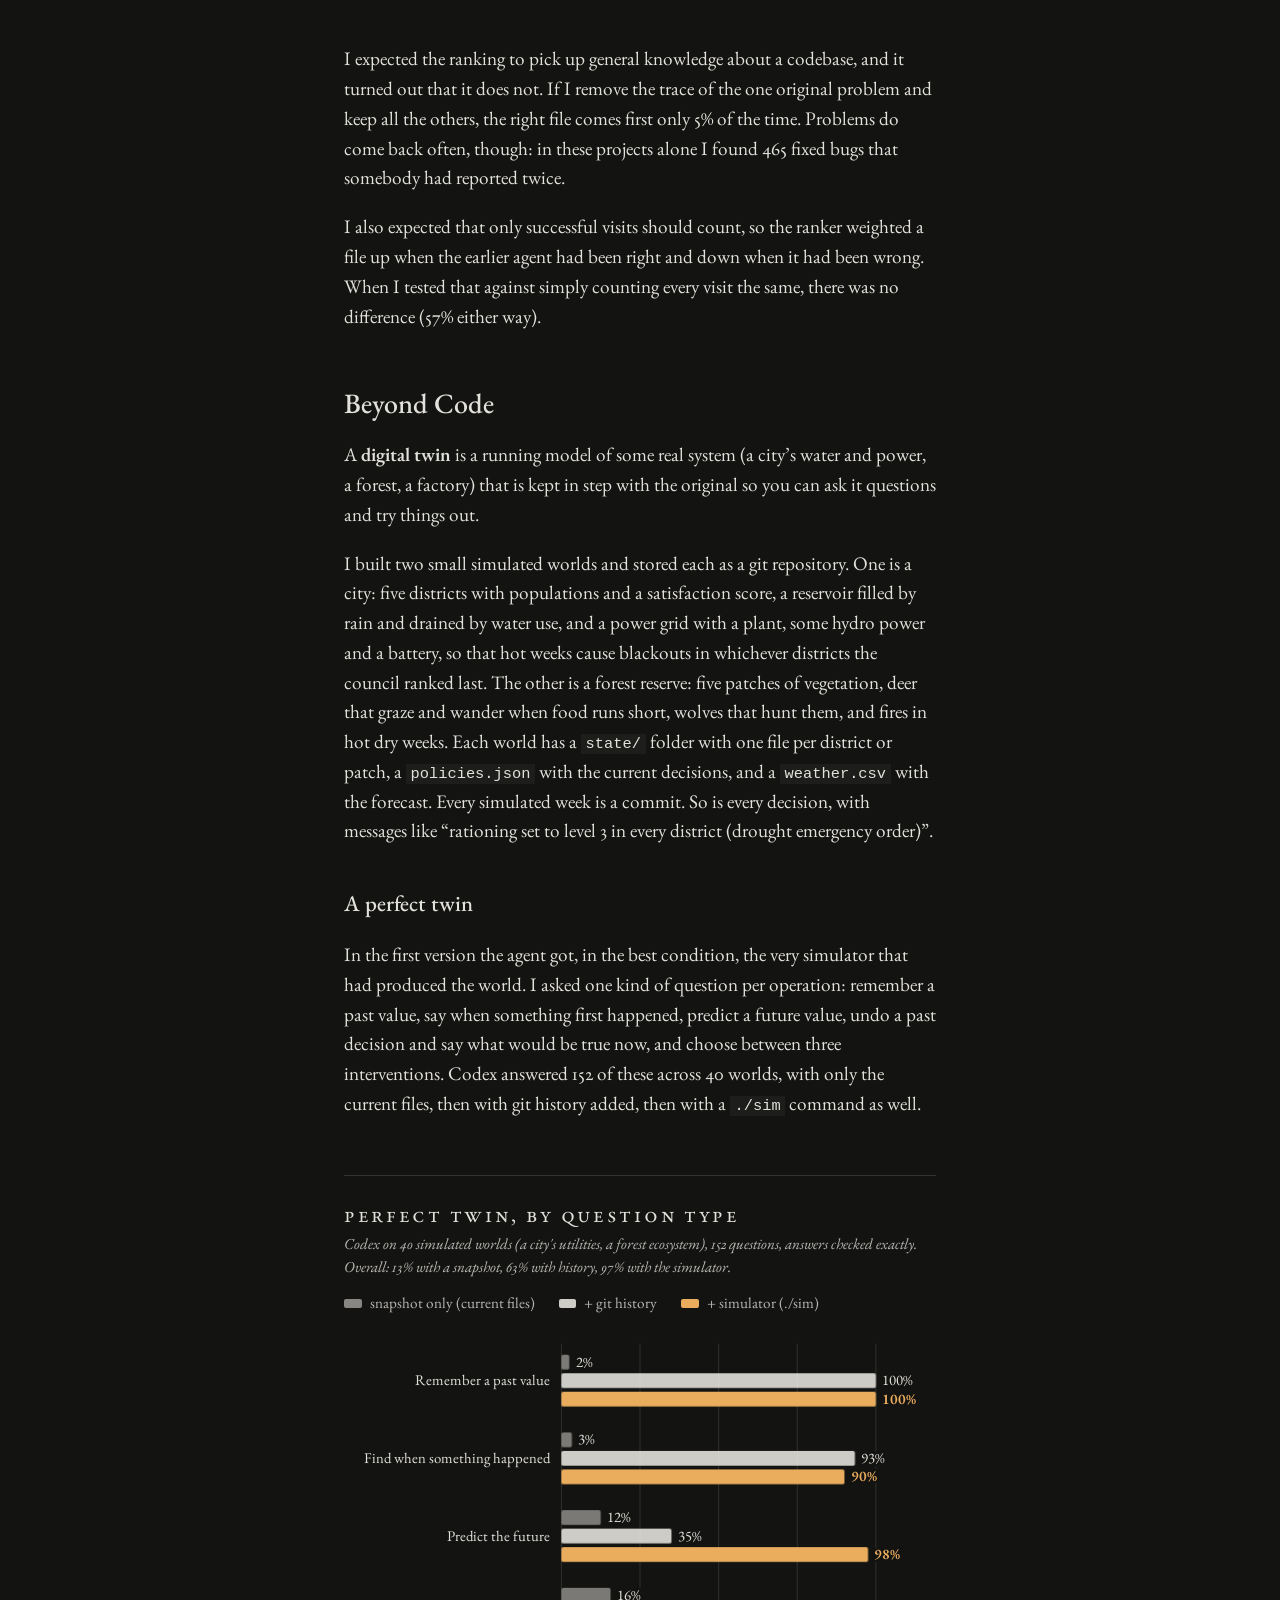
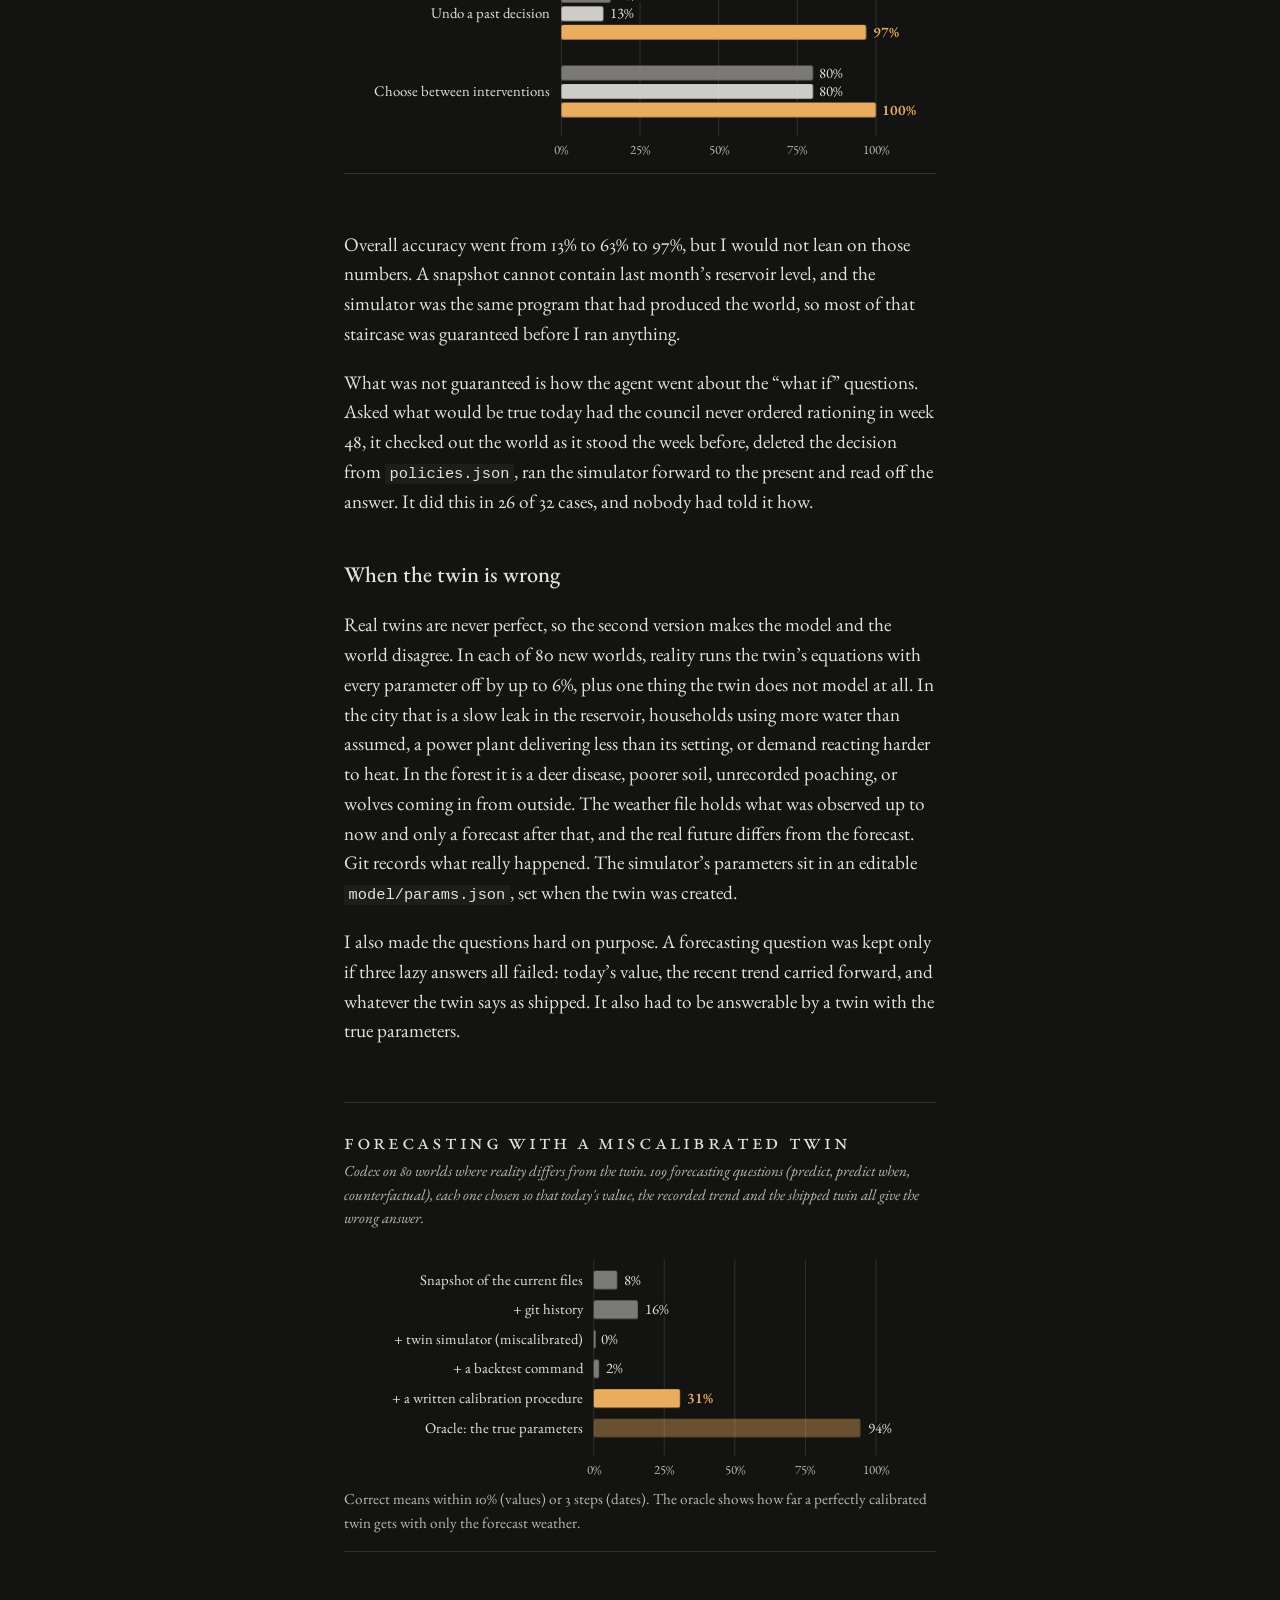
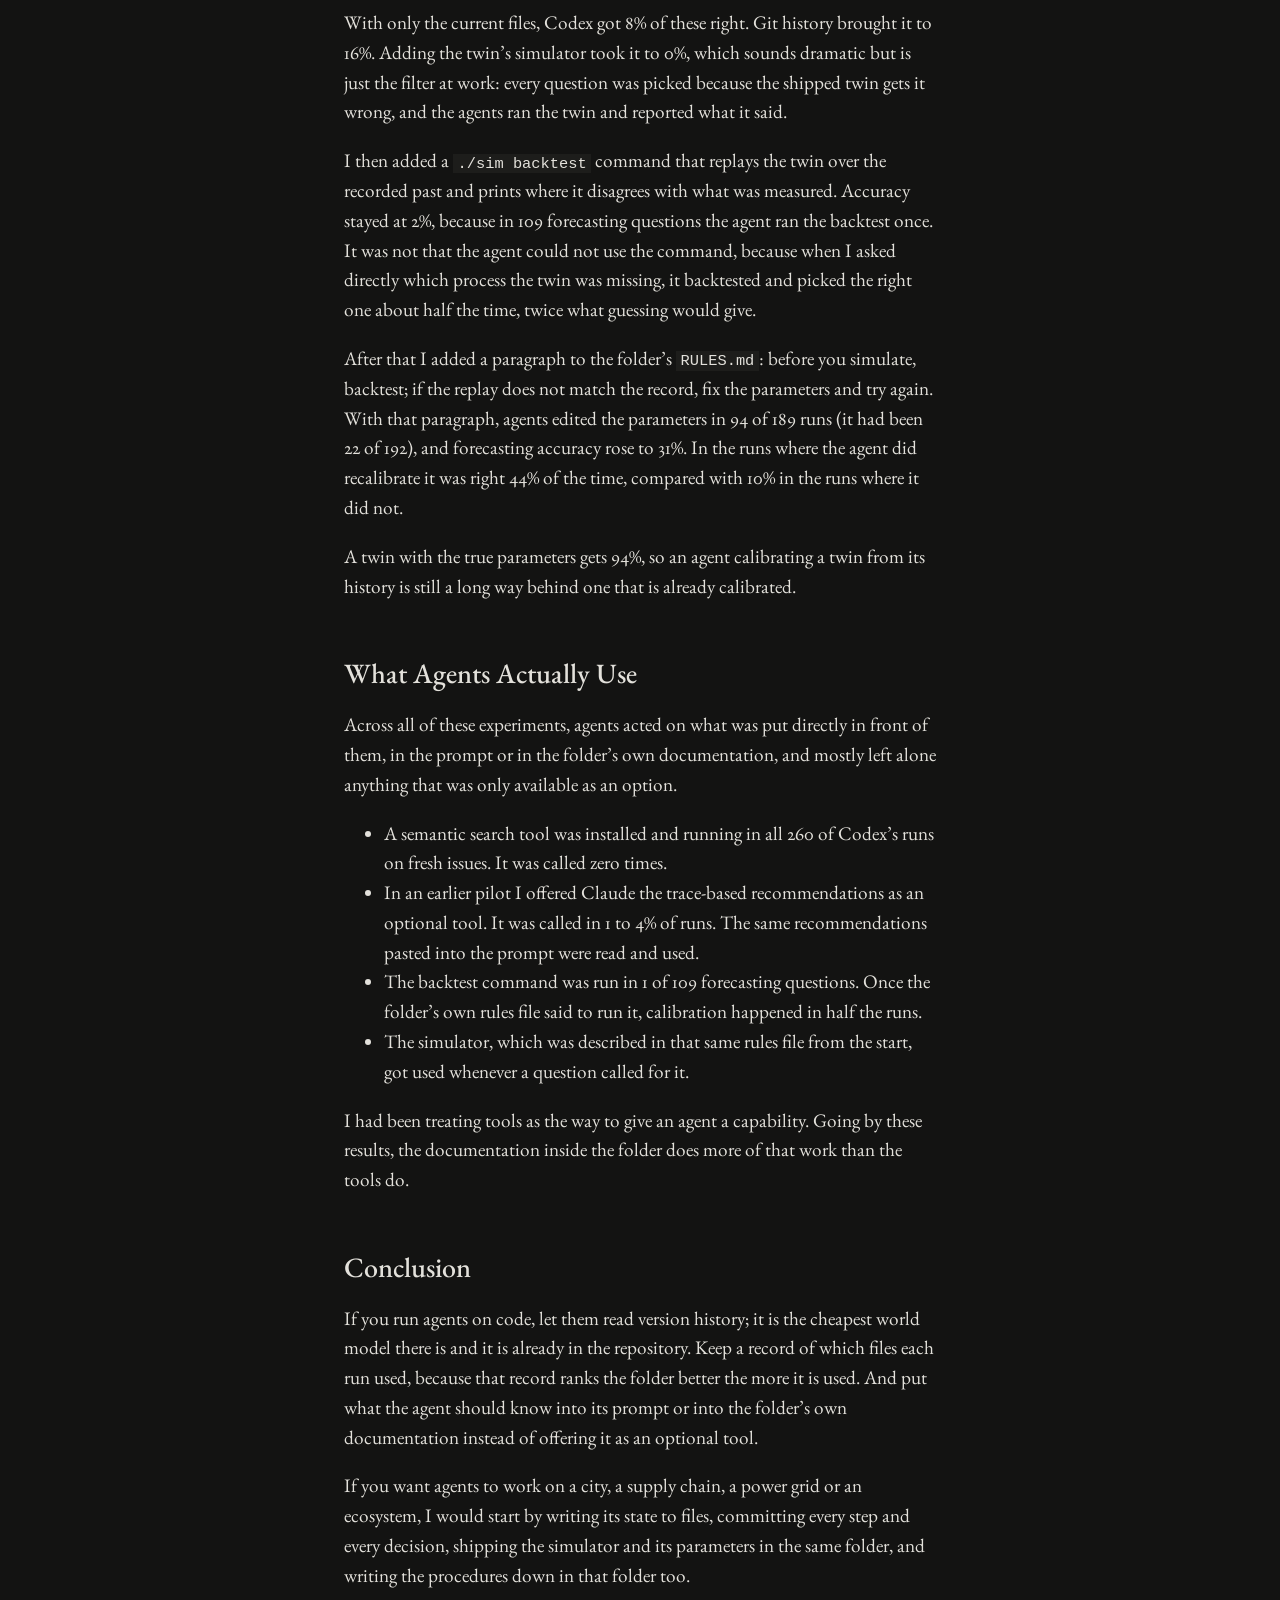
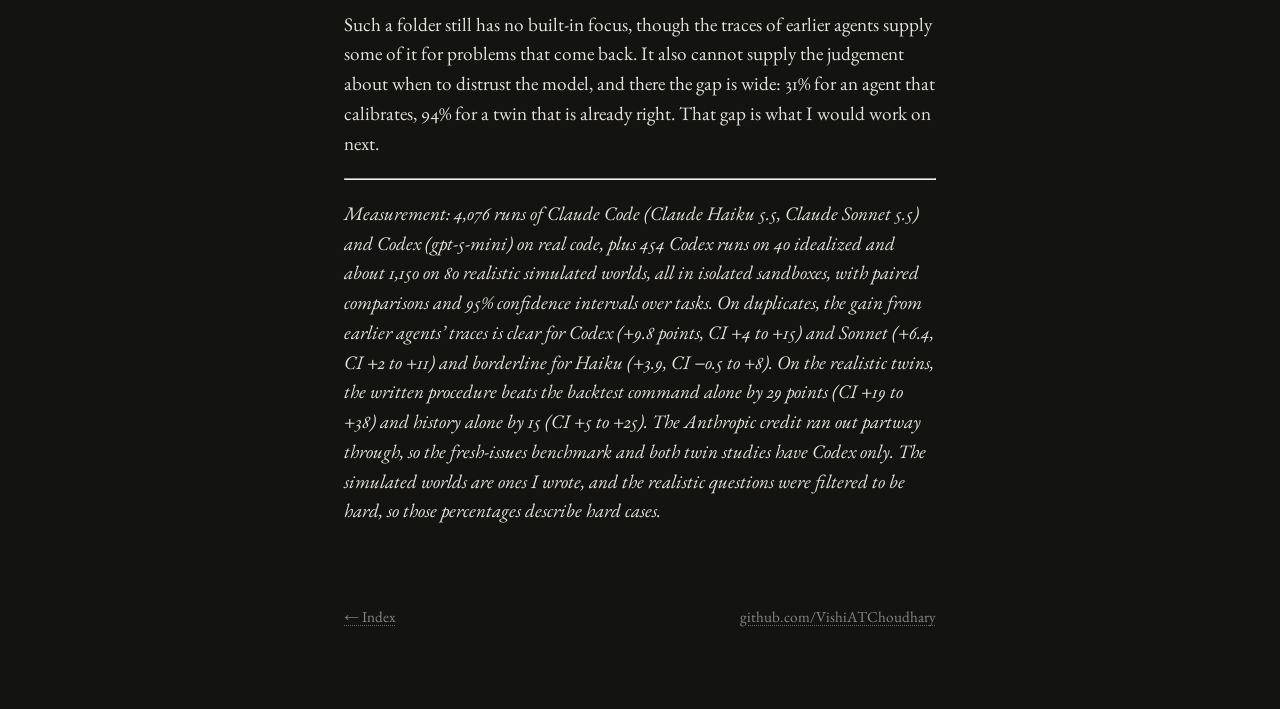
==== commit 1110c48f: "Remove the paper PDF and its link from the filesystem post Co-Authored-By: Claude Fable 5.2 <noreply" ====
--- a/notes/a-filesystem-with-history-is-a-world-model.html
+++ b/notes/a-filesystem-with-history-is-a-world-model.html
@@ -467,9 +467,7 @@
 ran out partway through, so the fresh-issues benchmark and both twin
 studies have Codex only. The simulated worlds are ones I wrote, and the
 realistic questions were filtered to be hard, so those percentages
-describe hard cases. The code benchmarks, protocol and full tables are
-in the <a
-href="../assets/papers/filesystem-is-all-you-need.pdf">paper</a>.</em></p>
+describe hard cases.</em></p>
     </div>
   </article>
 
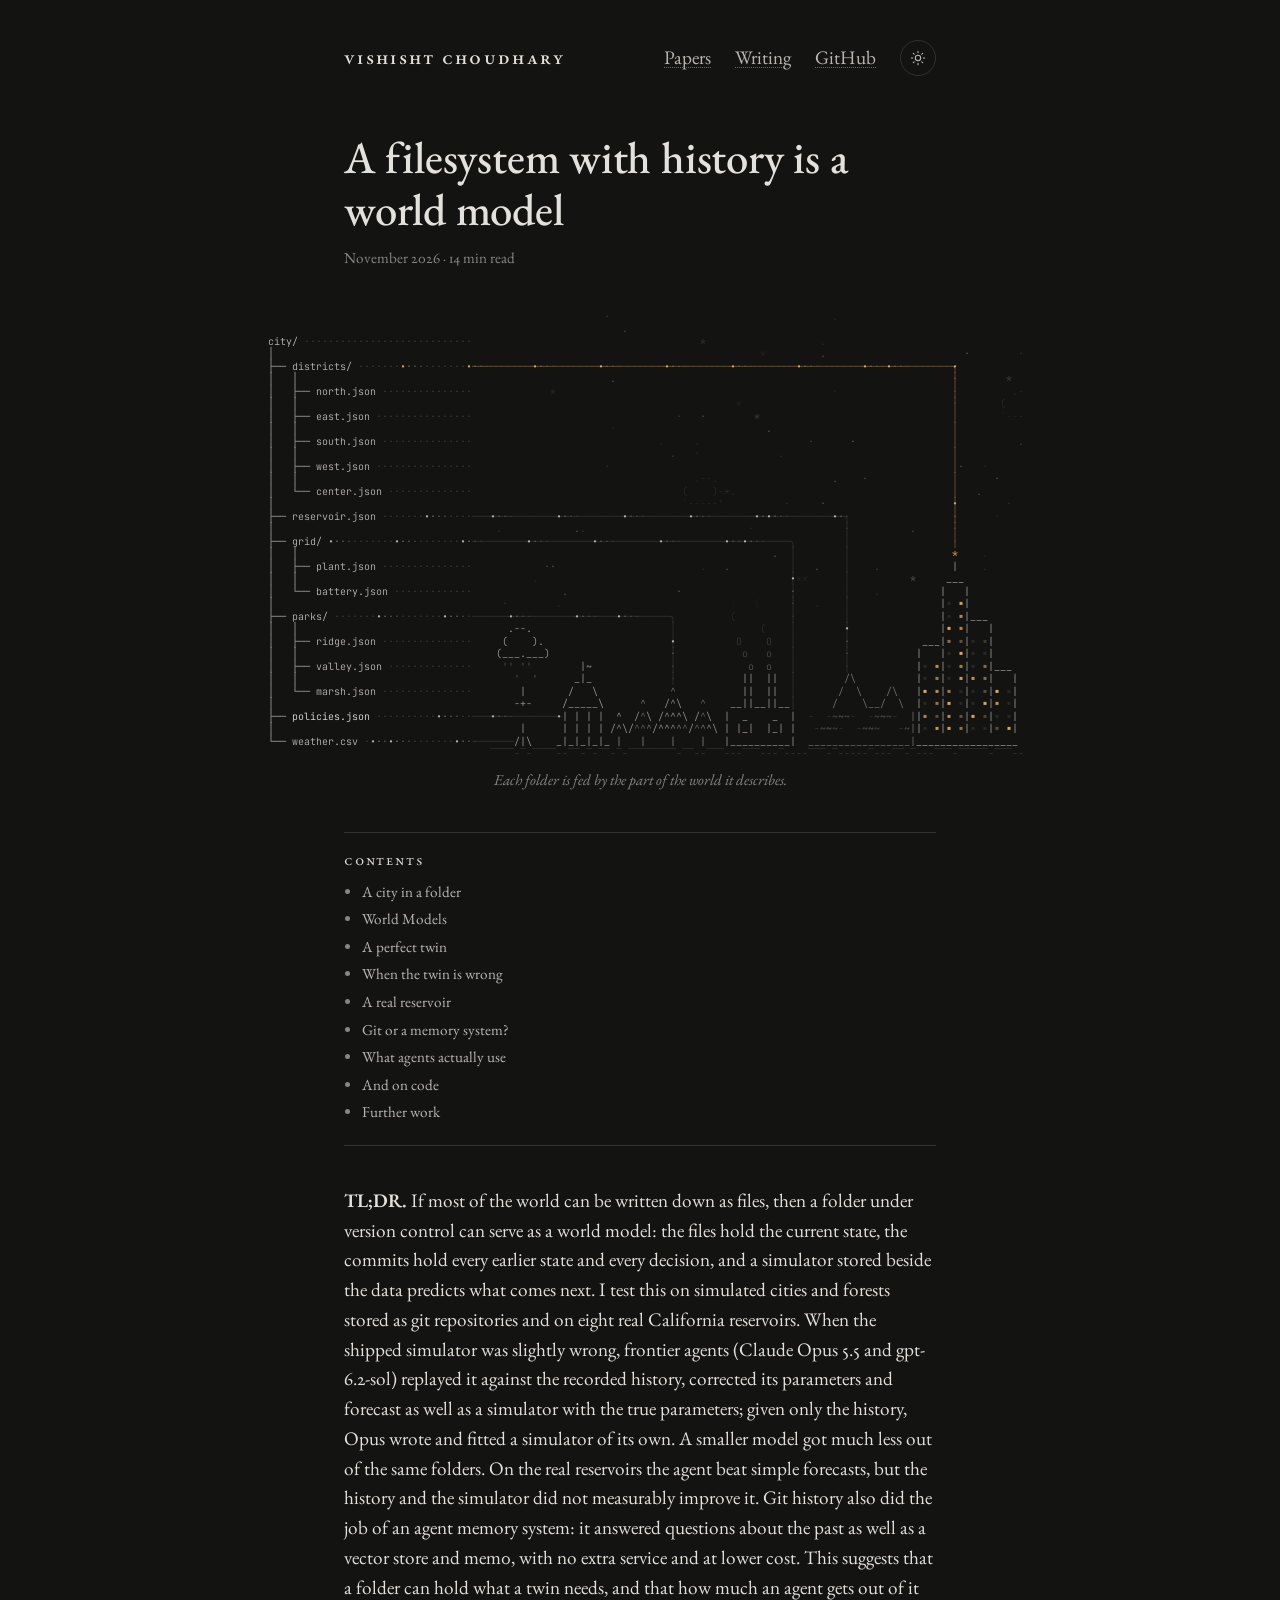
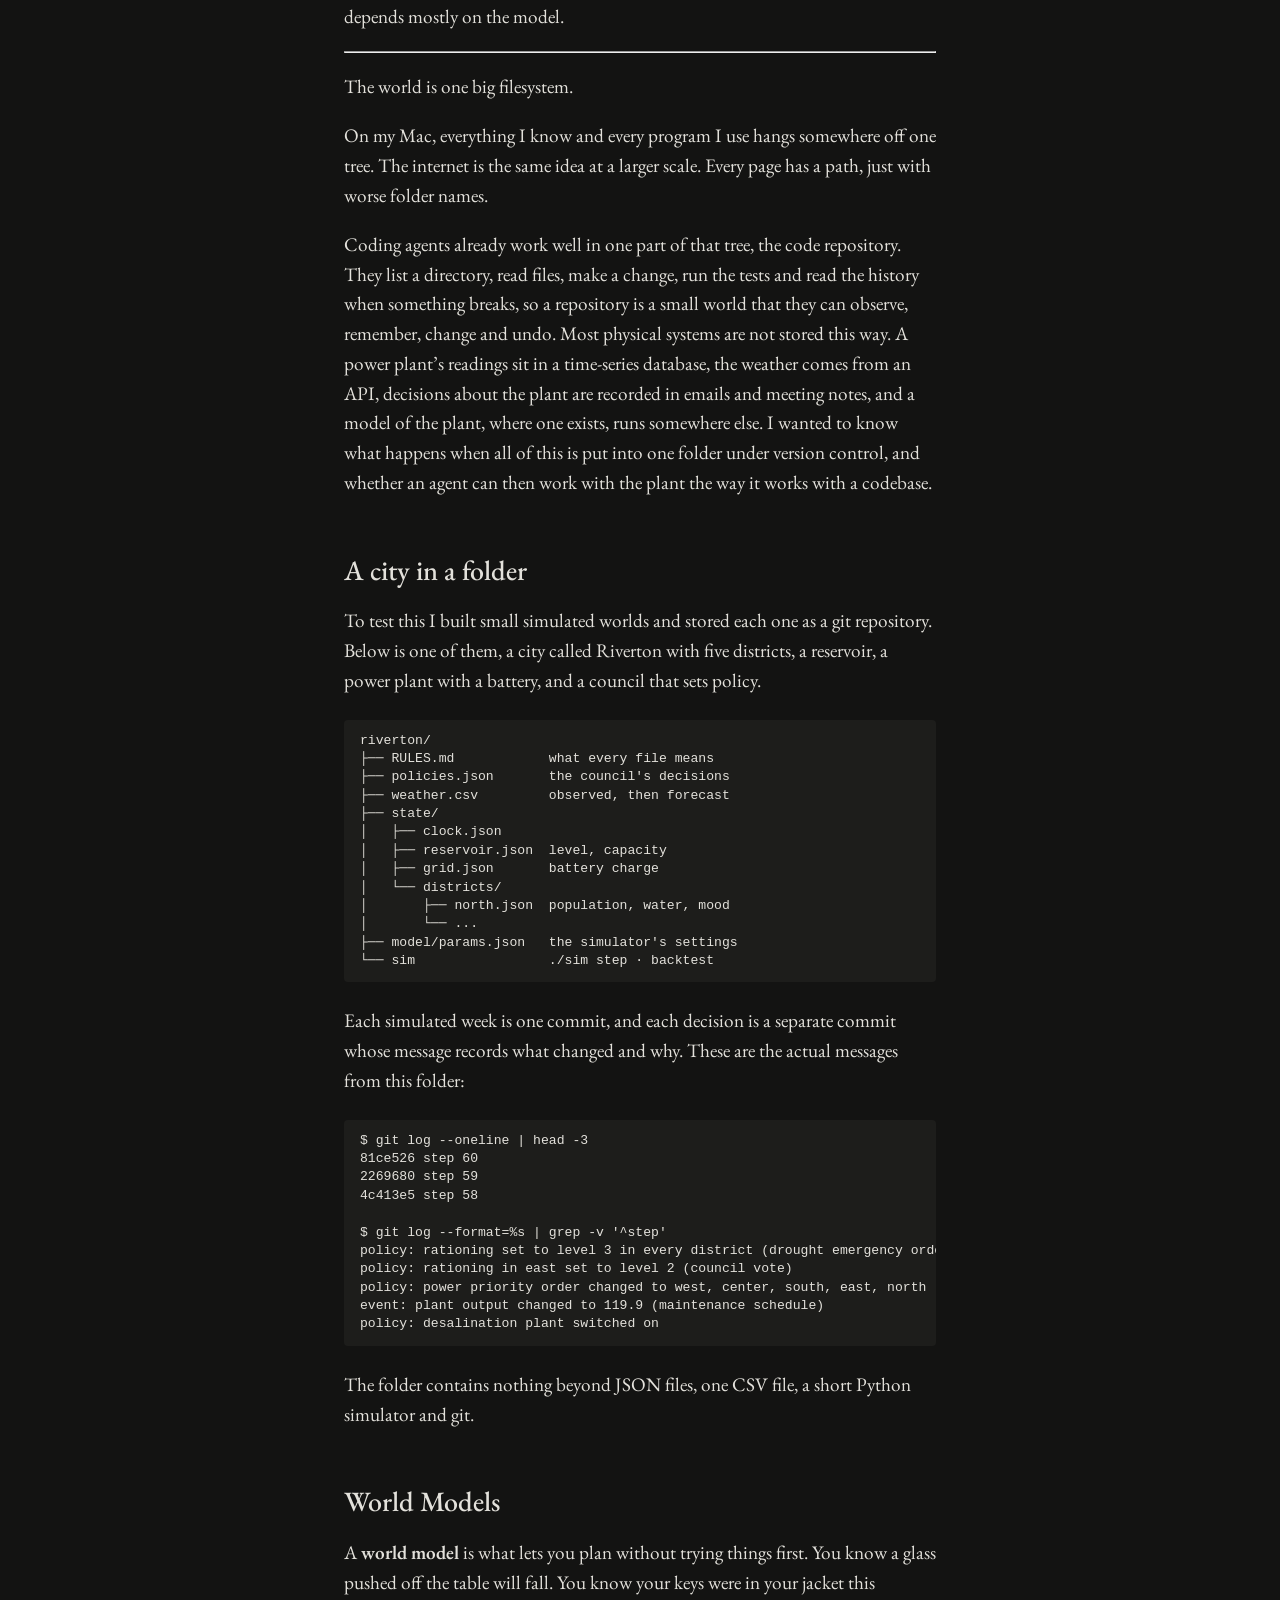
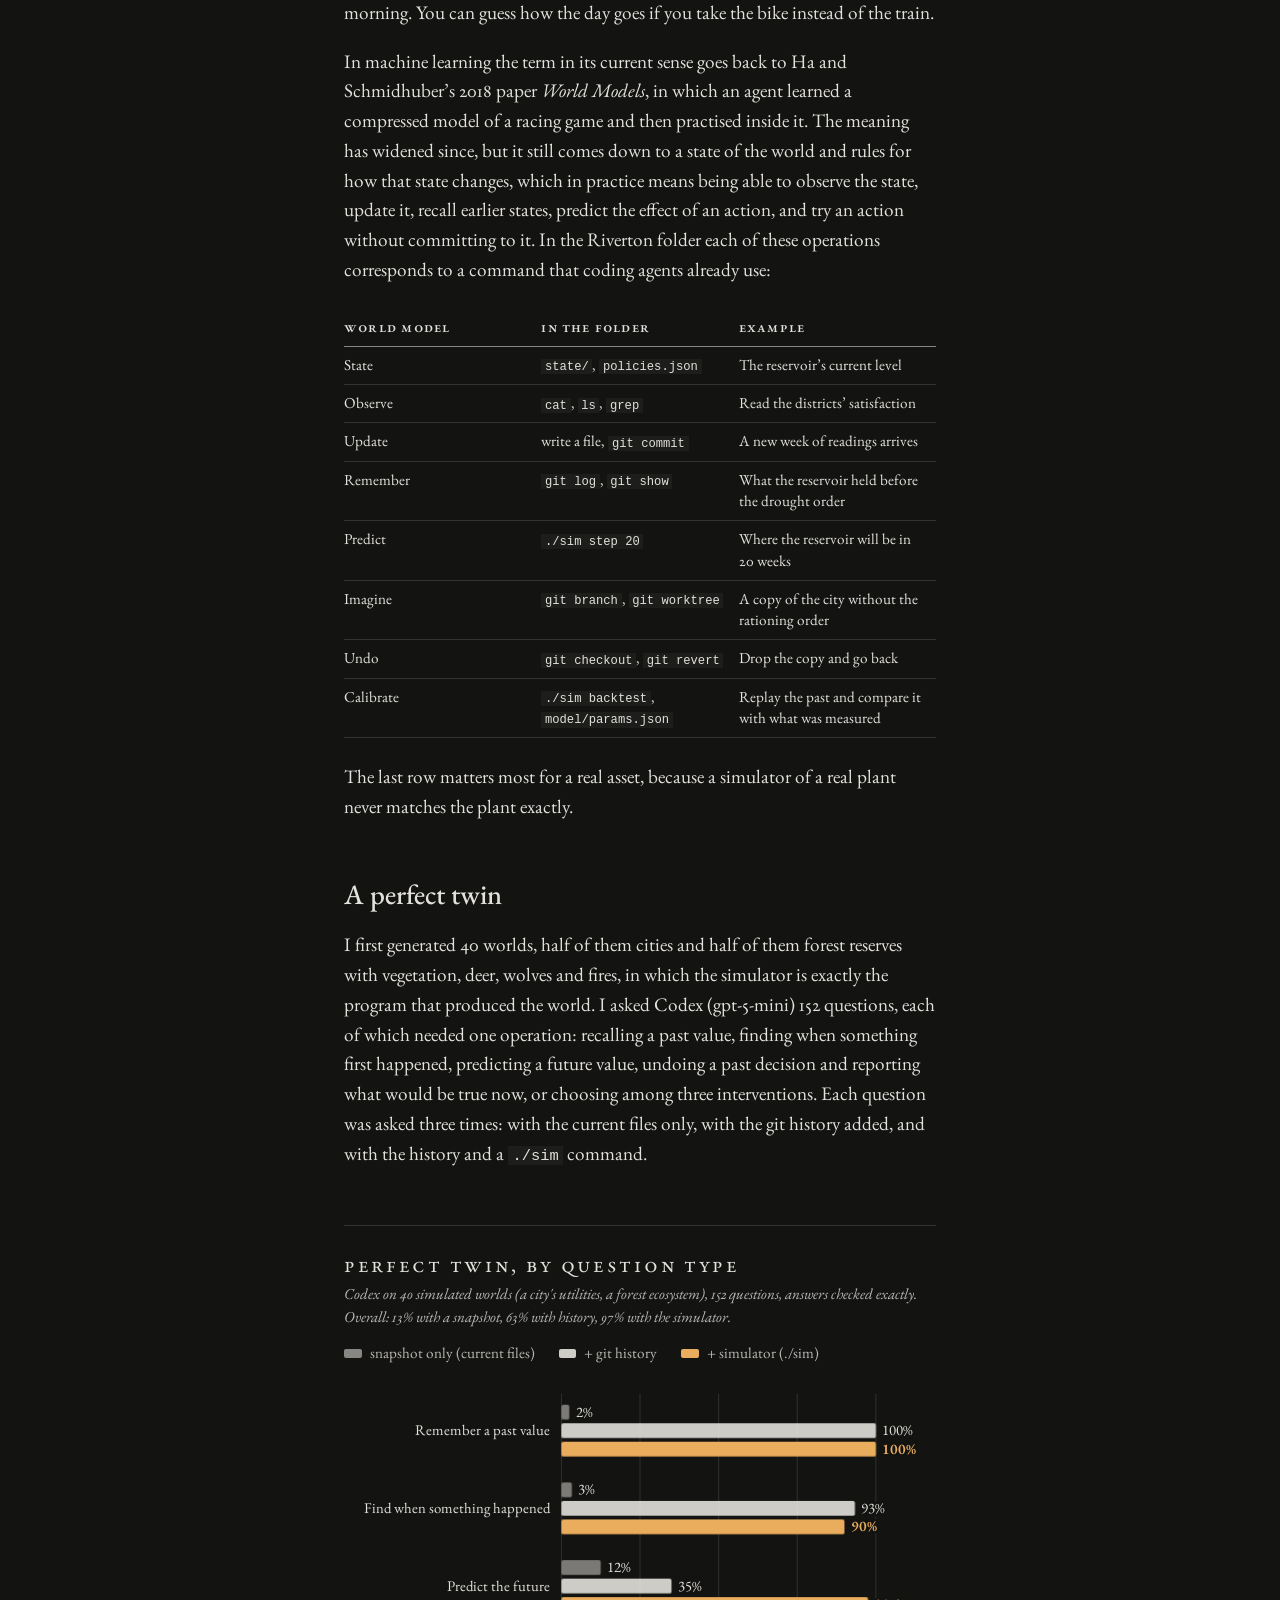
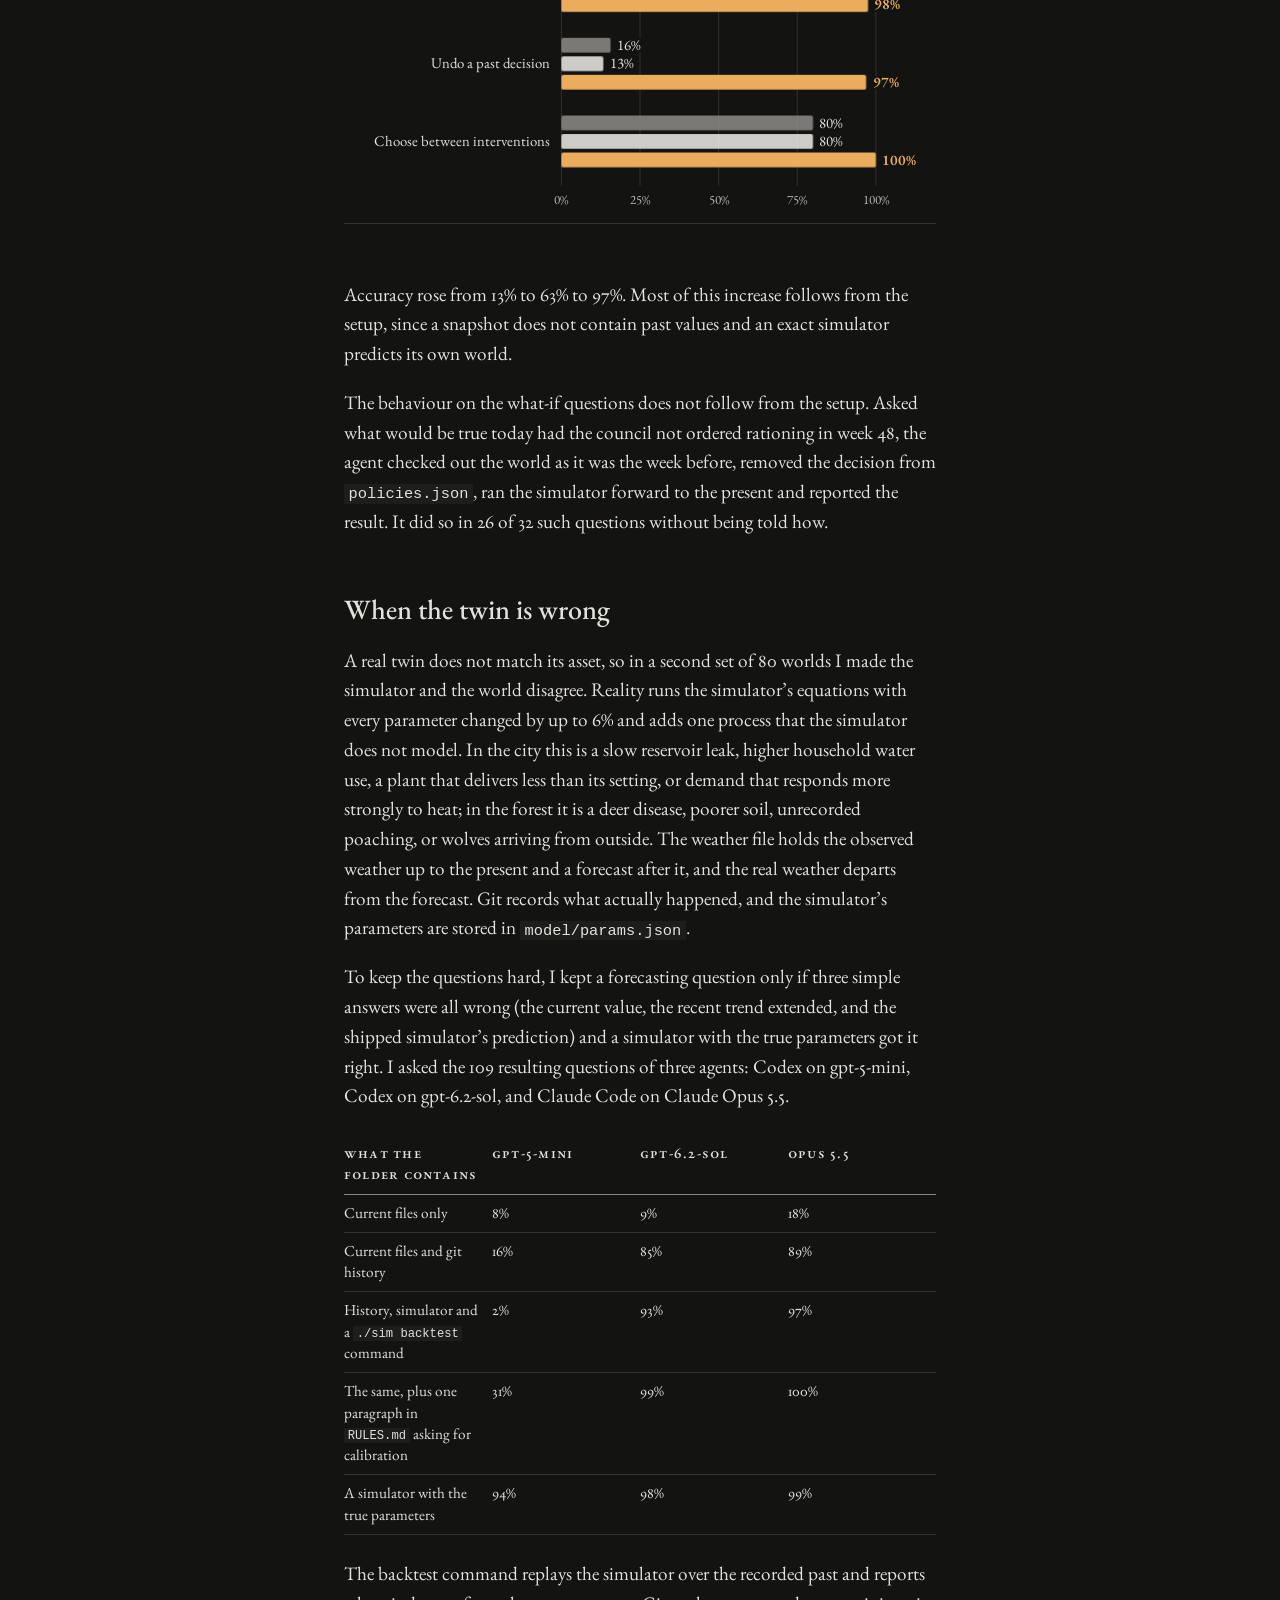
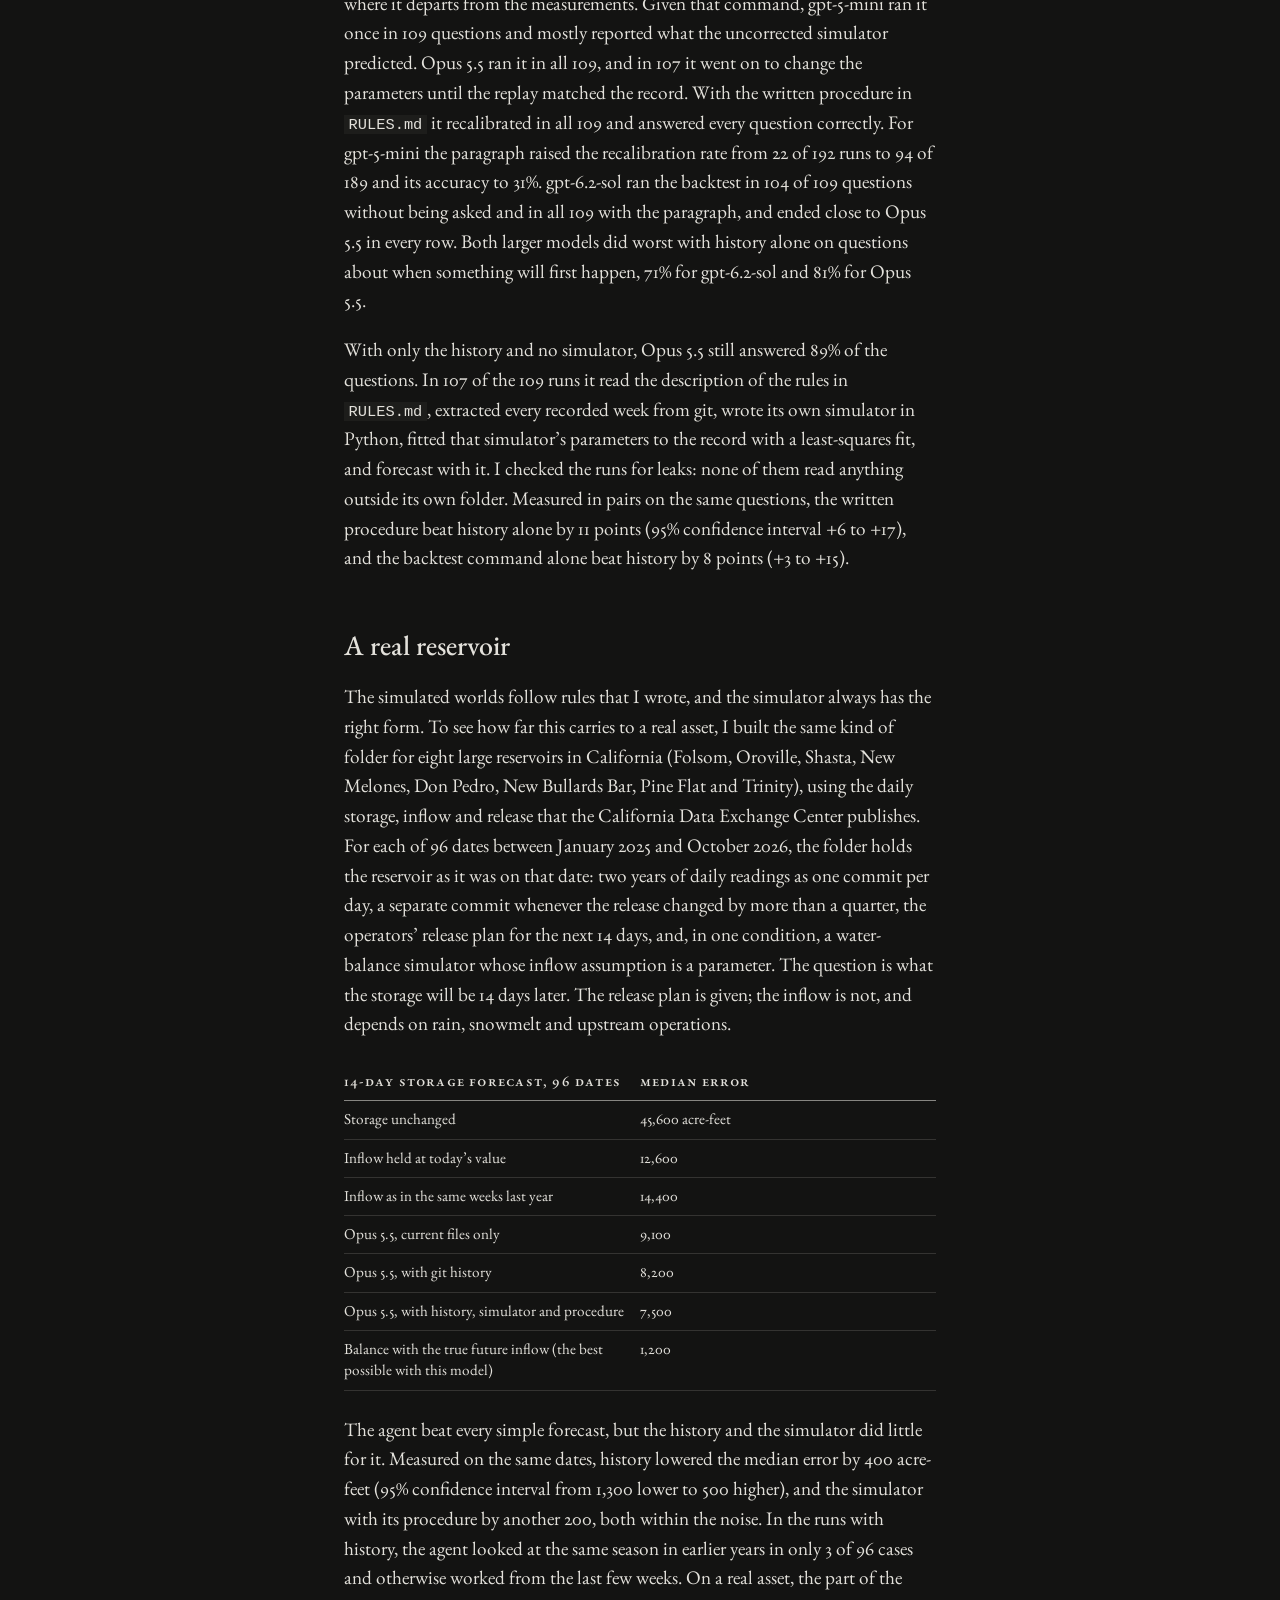
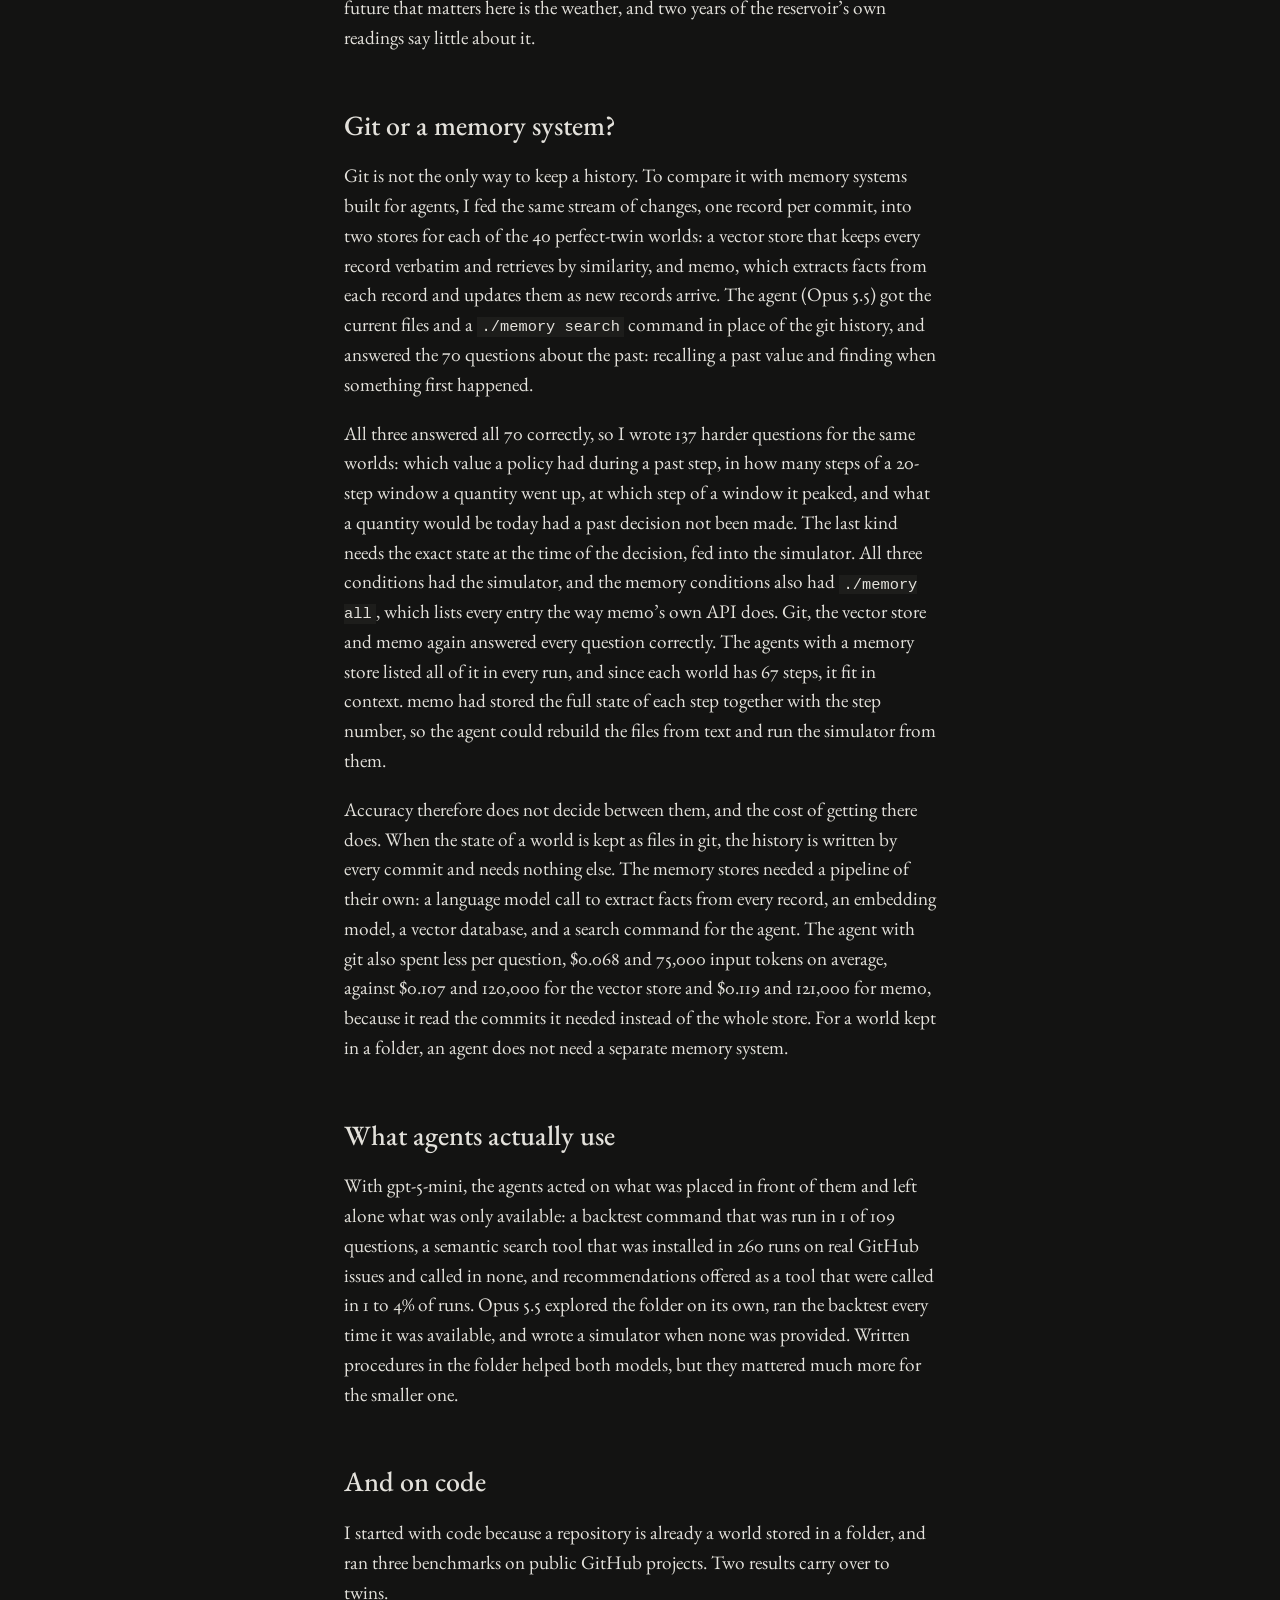
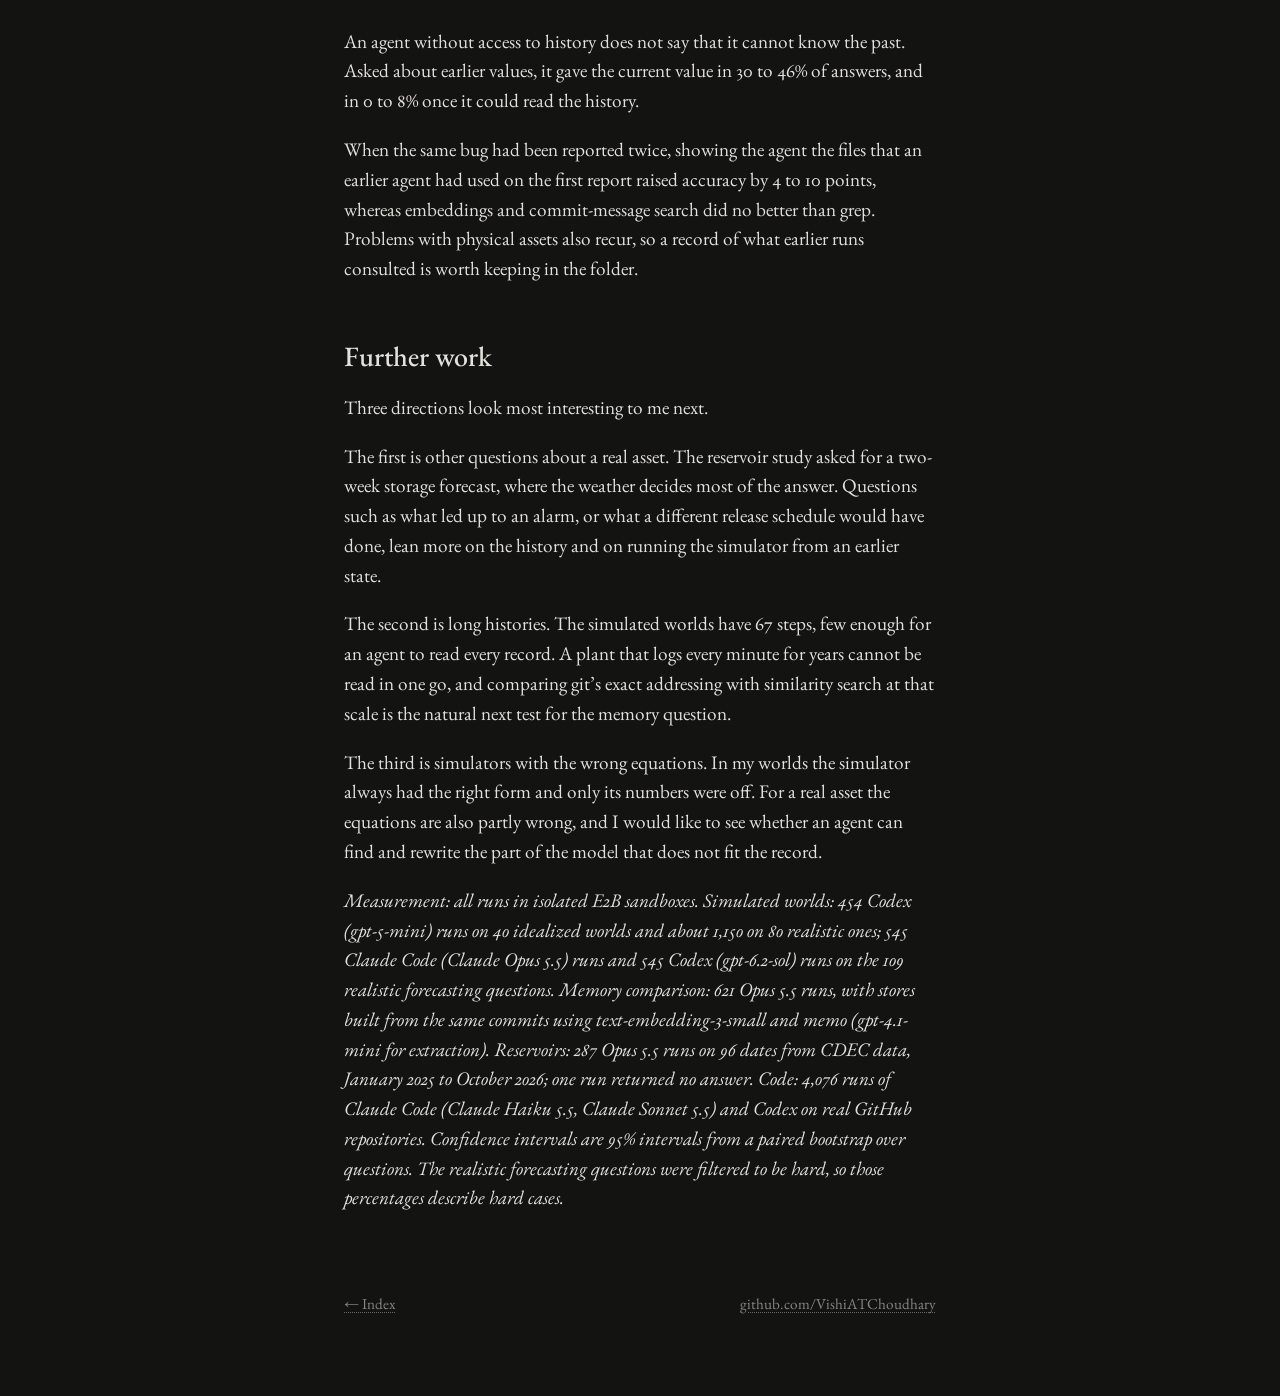
==== commit 6709bc73: "Rewrite filesystem post with frontier-model, reservoir and memory results Adds gpt-6.2-sol and Opus " ====
--- a/notes/a-filesystem-with-history-is-a-world-model.html
+++ b/notes/a-filesystem-with-history-is-a-world-model.html
@@ -11,7 +11,7 @@
 <link rel="preconnect" href="https://fonts.googleapis.com">
 <link rel="preconnect" href="https://fonts.gstatic.com" crossorigin>
 <link rel="stylesheet" href="https://fonts.googleapis.com/css2?family=EB+Garamond:ital,wght@0,400..600;1,400..600&display=swap">
-<link rel="stylesheet" href="../assets/site.css?v=5">
+<link rel="stylesheet" href="../assets/site.css?v=6">
 <script src="../assets/theme.js" defer></script>
 </head>
 <body>
@@ -28,7 +28,7 @@
   <article>
     <header class="article-head">
       <h1>A filesystem with history is a world model</h1>
-      <div class="meta">November 2026 · 15 min read</div>
+      <div class="meta">November 2026 · 14 min read</div>
     </header>
     <link rel="stylesheet" href="https://fonts.googleapis.com/css2?family=JetBrains+Mono:wght@300&display=swap">
     <figure class="hero">
@@ -44,102 +44,105 @@
     <nav class="toc" aria-label="Contents">
       <p class="toc-label">Contents</p>
 <ul>
-<li><a href="#storage" id="toc-storage">Storage</a></li>
+<li><a href="#a-city-in-a-folder" id="toc-a-city-in-a-folder">A city in
+a folder</a></li>
 <li><a href="#world-models" id="toc-world-models">World Models</a></li>
-<li><a href="#the-filesystem-as-a-world-model"
-id="toc-the-filesystem-as-a-world-model">The Filesystem as a World
-Model</a></li>
-<li><a href="#method" id="toc-method">Method</a></li>
-<li><a href="#observe" id="toc-observe">Observe</a></li>
-<li><a href="#remember" id="toc-remember">Remember</a></li>
-<li><a href="#focus" id="toc-focus">Focus</a></li>
-<li><a href="#beyond-code" id="toc-beyond-code">Beyond Code</a></li>
+<li><a href="#a-perfect-twin" id="toc-a-perfect-twin">A perfect
+twin</a></li>
+<li><a href="#when-the-twin-is-wrong"
+id="toc-when-the-twin-is-wrong">When the twin is wrong</a></li>
+<li><a href="#a-real-reservoir" id="toc-a-real-reservoir">A real
+reservoir</a></li>
+<li><a href="#git-or-a-memory-system"
+id="toc-git-or-a-memory-system">Git or a memory system?</a></li>
 <li><a href="#what-agents-actually-use"
-id="toc-what-agents-actually-use">What Agents Actually Use</a></li>
-<li><a href="#conclusion" id="toc-conclusion">Conclusion</a></li>
+id="toc-what-agents-actually-use">What agents actually use</a></li>
+<li><a href="#and-on-code" id="toc-and-on-code">And on code</a></li>
+<li><a href="#further-work" id="toc-further-work">Further work</a></li>
 </ul>
     </nav>
     <div class="prose">
-<p><strong>TL;DR.</strong> The operations that make up a world model are
-to observe a state, update it, remember earlier states, predict what
-follows, and try something and undo it. Each of them has a plain
-counterpart in a folder under version control: read the files, commit a
-change, look through the git history, run a program stored next to the
-data, make a branch and throw it away. My proposal is that data
-environments for agents should be built this way, with the state written
-to files, every change committed, and the simulator and the procedures
-kept in the same folder.</p>
-<p>I tested the idea on real GitHub projects and on two simulated
-worlds, a city and a forest, stored as git repositories. Read-only
-access to git raised accuracy on questions about the past from between
-52 and 66% to between 92 and 100%. Files that earlier agents had used on
-the same problem added 4 to 10 points. When the simulator disagreed with
-the world, a calibration procedure written into the folder raised
-forecasting accuracy from 2% to 31%. A simulator with the correct
-parameters gets 94%, so agents are still far from calibrating a model
-well on their own, and I have only tried this on worlds I wrote
-myself.</p>
+<p><strong>TL;DR.</strong> If most of the world can be written down as
+files, then a folder under version control can serve as a world model:
+the files hold the current state, the commits hold every earlier state
+and every decision, and a simulator stored beside the data predicts what
+comes next. I test this on simulated cities and forests stored as git
+repositories and on eight real California reservoirs. When the shipped
+simulator was slightly wrong, frontier agents (Claude Opus 5.5 and
+gpt-6.2-sol) replayed it against the recorded history, corrected its
+parameters and forecast as well as a simulator with the true parameters;
+given only the history, Opus wrote and fitted a simulator of its own. A
+smaller model got much less out of the same folders. On the real
+reservoirs the agent beat simple forecasts, but the history and the
+simulator did not measurably improve it. Git history also did the job of
+an agent memory system: it answered questions about the past as well as
+a vector store and mem0, with no extra service and at lower cost. This
+suggests that a folder can hold what a twin needs, and that how much an
+agent gets out of it depends mostly on the model.</p>
 <hr />
 <p>The world is one big filesystem.</p>
 <p>On my Mac, everything I know and every program I use hangs somewhere
 off one tree. The internet is the same idea at a larger scale. Every
 page has a path, just with worse folder names.</p>
-<p>Coding agents work in that tree as well. They list a directory, read
-a few files, change one and run the tests, and for a lot of work that is
-all they need. A large part of agent research, meanwhile, is about
-giving agents a world model: some picture of how things are, how they
-got that way, and what would happen if something changed.</p>
-<p>I think a folder under version control is already most of that. The
-files say what is true now. The git history says what was true before
-and who changed it. A branch lets you try something and take it back,
-and a program checked in next to the data can tell you what happens
-next. I tested this on real GitHub projects, and then on a simulated
-city and a simulated forest that I stored as git repositories.</p>
-<h2 id="storage">Storage</h2>
-<p>The usual way to give an agent memory has been more storage. A vector
-database embeds every chunk of text so that passages can be found by
-meaning. A knowledge graph pulls out entities and relations. A memory
-service sits in front of both and decides what to keep. All three are
-second copies of information that already lives somewhere else, and
-somebody has to keep the copy in sync with the original.</p>
-<p>The agents that people actually get work out of are much plainer than
-that. A coding agent sits in a directory and lists, reads, searches and
-edits. It has no index and no graph.</p>
-<p>That does not mean a plain folder is enough. Grep works great when
-the folders are well organised, because then the folder names do the
-ranking. Which is a bit like saying a library works great when someone
-has already put the right book on the front desk.</p>
+<p>Coding agents already work well in one part of that tree, the code
+repository. They list a directory, read files, make a change, run the
+tests and read the history when something breaks, so a repository is a
+small world that they can observe, remember, change and undo. Most
+physical systems are not stored this way. A power plant’s readings sit
+in a time-series database, the weather comes from an API, decisions
+about the plant are recorded in emails and meeting notes, and a model of
+the plant, where one exists, runs somewhere else. I wanted to know what
+happens when all of this is put into one folder under version control,
+and whether an agent can then work with the plant the way it works with
+a codebase.</p>
+<h2 id="a-city-in-a-folder">A city in a folder</h2>
+<p>To test this I built small simulated worlds and stored each one as a
+git repository. Below is one of them, a city called Riverton with five
+districts, a reservoir, a power plant with a battery, and a council that
+sets policy.</p>
+<pre><code>riverton/
+├── RULES.md            what every file means
+├── policies.json       the council&#39;s decisions
+├── weather.csv         observed, then forecast
+├── state/
+│   ├── clock.json
+│   ├── reservoir.json  level, capacity
+│   ├── grid.json       battery charge
+│   └── districts/
+│       ├── north.json  population, water, mood
+│       └── ...
+├── model/params.json   the simulator&#39;s settings
+└── sim                 ./sim step · backtest</code></pre>
+<p>Each simulated week is one commit, and each decision is a separate
+commit whose message records what changed and why. These are the actual
+messages from this folder:</p>
+<pre><code>$ git log --oneline | head -3
+81ce526 step 60
+2269680 step 59
+4c413e5 step 58
+
+$ git log --format=%s | grep -v &#39;^step&#39;
+policy: rationing set to level 3 in every district (drought emergency order)
+policy: rationing in east set to level 2 (council vote)
+policy: power priority order changed to west, center, south, east, north
+event: plant output changed to 119.9 (maintenance schedule)
+policy: desalination plant switched on</code></pre>
+<p>The folder contains nothing beyond JSON files, one CSV file, a short
+Python simulator and git.</p>
 <h2 id="world-models">World Models</h2>
-<p>A <strong>world model</strong> is a picture of the world that is good
-enough to plan with. You know a glass pushed off the table will fall.
-You know your keys were in your jacket this morning. You can guess how
-the day goes if you take the bike instead of the train, without having
-to try it.</p>
-<p>In machine learning the term goes back, in its current sense, to Ha
-and Schmidhuber’s 2018 paper <em>World Models</em>, where an agent
-learned a compressed version of a racing game and then practised inside
-its own simulation of it. The word has been stretched a lot since, but
-the core has stayed the same: a state of the world, plus rules for how
-the state changes.</p>
-<p>Spelled out as operations, a state with rules for change has to
-support five things:</p>
-<ul>
-<li><strong>Observe:</strong> turn what is out there into a state.</li>
-<li><strong>Update:</strong> change the state when something
-happens.</li>
-<li><strong>Remember:</strong> recover what the state was earlier, and
-when it changed.</li>
-<li><strong>Predict:</strong> estimate what follows from an action.</li>
-<li><strong>Imagine:</strong> try an action without committing to it,
-and drop it if it was a bad idea.</li>
-</ul>
-<p>I am adding a sixth, <strong>Focus:</strong> decide which parts of
-the state matter right now. The usual definitions leave it out, because
-a racing game is small enough to take in whole.</p>
-<h2 id="the-filesystem-as-a-world-model">The Filesystem as a World
-Model</h2>
-<p>Take an ordinary directory under version control and go down that
-list. Almost every operation already has a command.</p>
+<p>A <strong>world model</strong> is what lets you plan without trying
+things first. You know a glass pushed off the table will fall. You know
+your keys were in your jacket this morning. You can guess how the day
+goes if you take the bike instead of the train.</p>
+<p>In machine learning the term in its current sense goes back to Ha and
+Schmidhuber’s 2018 paper <em>World Models</em>, in which an agent
+learned a compressed model of a racing game and then practised inside
+it. The meaning has widened since, but it still comes down to a state of
+the world and rules for how that state changes, which in practice means
+being able to observe the state, update it, recall earlier states,
+predict the effect of an action, and try an action without committing to
+it. In the Riverton folder each of these operations corresponds to a
+command that coding agents already use:</p>
 <table>
 <colgroup>
 <col style="width: 33%" />
@@ -149,325 +152,319 @@
 <thead>
 <tr>
 <th>World model</th>
-<th>Filesystem</th>
-<th>What it looks like</th>
+<th>In the folder</th>
+<th>Example</th>
 </tr>
 </thead>
 <tbody>
 <tr>
 <td>State</td>
-<td>The file tree</td>
-<td>Everything that is true right now, as files</td>
+<td><code>state/</code>, <code>policies.json</code></td>
+<td>The reservoir’s current level</td>
 </tr>
 <tr>
 <td>Observe</td>
-<td><code>ls</code>, <code>cat</code>, <code>grep</code></td>
-<td>Look around, read, search</td>
+<td><code>cat</code>, <code>ls</code>, <code>grep</code></td>
+<td>Read the districts’ satisfaction</td>
 </tr>
 <tr>
 <td>Update</td>
-<td>Write a file, <code>git commit</code></td>
-<td>A change is made and recorded</td>
+<td>write a file, <code>git commit</code></td>
+<td>A new week of readings arrives</td>
 </tr>
 <tr>
 <td>Remember</td>
-<td><code>git log</code>, <code>git show</code>,
-<code>git blame</code></td>
-<td>What a file said in July, who changed it, and why</td>
+<td><code>git log</code>, <code>git show</code></td>
+<td>What the reservoir held before the drought order</td>
+</tr>
+<tr>
+<td>Predict</td>
+<td><code>./sim step 20</code></td>
+<td>Where the reservoir will be in 20 weeks</td>
 </tr>
 <tr>
 <td>Imagine</td>
 <td><code>git branch</code>, <code>git worktree</code></td>
-<td>A second version of the world that leaves the first alone</td>
+<td>A copy of the city without the rationing order</td>
 </tr>
 <tr>
 <td>Undo</td>
-<td><code>git revert</code>, <code>git checkout</code></td>
-<td>Go back to an earlier state</td>
-</tr>
-<tr>
-<td>Predict</td>
-<td>Run the tests, the code, a simulator</td>
-<td>What happens if this changes</td>
-</tr>
-<tr>
-<td>Focus</td>
-<td>(nothing)</td>
-<td>Grep returns every match, in no particular order</td>
+<td><code>git checkout</code>, <code>git revert</code></td>
+<td>Drop the copy and go back</td>
+</tr>
+<tr>
+<td>Calibrate</td>
+<td><code>./sim backtest</code>, <code>model/params.json</code></td>
+<td>Replay the past and compare it with what was measured</td>
 </tr>
 </tbody>
 </table>
-<p>The mapping has limits. A directory does not learn anything by
-itself; the agent does the thinking, and the folder holds the state it
-thinks about along with a full record of how that state came to be.
-Still, that is more than most memory layers offer, and both people and
-agents can read it.</p>
-<h2 id="method">Method</h2>
-<p>Code is the one kind of world that already lives in a filesystem, so
-I started there, with three benchmarks built from public GitHub
-data:</p>
-<ul>
-<li><strong>Fresh issues.</strong> 260 issues from 26 large open source
-projects in Python, Rust, Go and TypeScript, all opened after the
-models’ training cutoff so that nothing could be memorized. The agent
-has to name the file that needs to change, and the answer is the file
-the real fix changed.</li>
-<li><strong>The past.</strong> 100 questions mined from real git
-history, such as “as of March 2025, what was the default value of this
-parameter?”. The answer is read from the code as it was on that date and
-always differs from today’s value.</li>
-<li><strong>Duplicates.</strong> 204 issues that maintainers closed as
-duplicates of an earlier report: the same problem, described twice by
-different people.</li>
-</ul>
-<p>Three agents ran them: Claude Code with Claude Haiku 5.5 and Claude
-Sonnet 5.5, and Codex with gpt-5-mini. Each run got a fresh sandbox,
-4,076 runs in total. Answers are checked by code, never by another
-model, and the only thing that changed between conditions was how the
-agent could find things.</p>
-<p>This is the second version of the benchmark. The first used a
-fictional company whose documents, questions and grading all came from
-the same family of models that was being tested. The results looked
-great and I did not believe them, so I threw it out.</p>
-<h2 id="observe">Observe</h2>
-<p>On the fresh issues, plain grep found the right file 82% of the time.
-A semantic search tool made it 83%. Pushing the five most similar files
-into the prompt made it 84%, and hints from the commit history left it
-at 82%. I cannot tell any of these apart from noise.</p>
-<p>In hindsight this makes sense, because a bug report usually names the
-thing that is broken (an error message, a function, a flag), and
-searching for an exact name is the one thing grep has always been good
-at.</p>
-<!-- fig:fresh -->
-<figure class="fsfig" role="group" aria-label="Fresh GitHub issues"><p class="fsfig-title">Fresh GitHub issues</p><p class="fsfig-sub">Codex on 260 issues opened after the training cutoff, 26 projects. Share where the first file named is the one the fix changed.</p><svg class="fschart" viewBox="0 0 640 164" role="img" aria-label="Fresh GitHub issues"><line class="grid" x1="210.0" x2="210.0" y1="18" y2="142"/><text class="tick" x="210.0" y="162" text-anchor="middle">0%</text><line class="grid" x1="300.0" x2="300.0" y1="18" y2="142"/><text class="tick" x="300.0" y="162" text-anchor="middle">25%</text><line class="grid" x1="390.0" x2="390.0" y1="18" y2="142"/><text class="tick" x="390.0" y="162" text-anchor="middle">50%</text><line class="grid" x1="480.0" x2="480.0" y1="18" y2="142"/><text class="tick" x="480.0" y="162" text-anchor="middle">75%</text><line class="grid" x1="570.0" x2="570.0" y1="18" y2="142"/><text class="tick" x="570.0" y="162" text-anchor="middle">100%</text><g class="row"><title>Codex, grep only: 81.9% (213 of 260), 95% CI 77% to 87%</title><text class="lab base" x="200" y="44" text-anchor="end">grep only</text><rect class="bar base grow-x" x="210" y="30" width="294.9" height="18" rx="2" style="transform-origin:210px 0"/><line class="ci" x1="486.9" x2="521.5" y1="39.0" y2="39.0"/><text class="val base" x="529.5" y="44">82%<tspan class="dl"></tspan></text></g><g class="row"><title>Codex, + semantic search tool: 82.7% (215 of 260), 95% CI 78% to 87%</title><text class="lab base" x="200" y="72" text-anchor="end">+ semantic search tool</text><rect class="bar base grow-x" x="210" y="58" width="297.7" height="18" rx="2" style="transform-origin:210px 0"/><line class="ci" x1="489.7" x2="523.0" y1="67.0" y2="67.0"/><text class="val base" x="531.0" y="72">83%<tspan class="dl">  +1</tspan></text></g><g class="row"><title>Codex, + 5 similar files pushed: 84.2% (219 of 260), 95% CI 80% to 88%</title><text class="lab base" x="200" y="100" text-anchor="end">+ 5 similar files pushed</text><rect class="bar base grow-x" x="210" y="86" width="303.2" height="18" rx="2" style="transform-origin:210px 0"/><line class="ci" x1="496.6" x2="528.5" y1="95.0" y2="95.0"/><text class="val base" x="536.5" y="100">84%<tspan class="dl">  +2</tspan></text></g><g class="row"><title>Codex, + commit-history hints: 82.3% (214 of 260), 95% CI 78% to 87%</title><text class="lab base" x="200" y="128" text-anchor="end">+ commit-history hints</text><rect class="bar base grow-x" x="210" y="114" width="296.3" height="18" rx="2" style="transform-origin:210px 0"/><line class="ci" x1="489.7" x2="522.9" y1="123.0" y2="123.0"/><text class="val base" x="530.9" y="128">82%<tspan class="dl">  ±0</tspan></text></g></svg><p class="fsfig-note">Thin lines are 95% confidence intervals; all overlap. The semantic search tool was running in all 260 runs and called in none.</p></figure>
-<!-- /fig:fresh -->
-<h2 id="remember">Remember</h2>
-<p>Ask an agent what a piece of code looked like a year ago, and without
-version control it can only see today. So it answers with today’s value,
-quite confidently, as if nothing had ever been different. That happened
-in 30 to 46% of answers. I started calling it <strong>present
-bias</strong>.</p>
-<p>With read-only access to git, every agent went from somewhere between
-52 and 66% to somewhere between 92 and 100%. Haiku went from 58% to 98%,
-and Sonnet got every question right. For the Claude models it was also
-cheaper, because one <code>git show</code> replaces a long hunt for
-clues in the current files.</p>
-<!-- fig:past -->
-<figure class="fsfig" role="group" aria-label="Questions about past values"><p class="fsfig-title">Questions about past values</p><p class="fsfig-sub">100 questions about past states of real code from 14 Python projects. Share answered exactly right.</p><p class="fsfig-legend"><span><i class="sw base"></i>grep only (sees today)</span><span><i class="sw key"></i>grep + read-only git history</span></p><svg class="fschart" viewBox="0 0 640 282" role="img" aria-label="Questions about past values"><line class="grid" x1="150.0" x2="150.0" y1="20" y2="238"/><text class="tick" x="150.0" y="258" text-anchor="middle">40%</text><line class="grid" x1="290.0" x2="290.0" y1="20" y2="238"/><text class="tick" x="290.0" y="258" text-anchor="middle">60%</text><line class="grid" x1="430.0" x2="430.0" y1="20" y2="238"/><text class="tick" x="430.0" y="258" text-anchor="middle">80%</text><line class="grid" x1="570.0" x2="570.0" y1="20" y2="238"/><text class="tick" x="570.0" y="258" text-anchor="middle">100%</text><g class="row"><title>Claude Haiku: 58% without git, 98% with git (+40 points, 95% CI +30 to +49). Gave today&#x27;s value instead: 35% without git, 2% with git.</title><text class="lab" x="0" y="57">Claude Haiku</text><line class="link grow-x" x1="276.0" x2="556.0" y1="52" y2="52" style="transform-origin:276.0px 52px"/><circle class="dot base" cx="276.0" cy="52" r="6"/><circle class="dot key" cx="556.0" cy="52" r="7"/><text class="val" x="264.0" y="57" text-anchor="end">58%</text><text class="val key" x="569.0" y="57">98%</text><text class="delta" x="416.0" y="38" text-anchor="middle">+40 points</text><text class="aside" x="416.0" y="80" text-anchor="middle">gave today's value instead: 35% → 2%</text></g><g class="row"><title>Claude Sonnet: 66% without git, 100% with git (+34 points, 95% CI +25 to +43). Gave today&#x27;s value instead: 30% without git, 0% with git.</title><text class="lab" x="0" y="131">Claude Sonnet</text><line class="link grow-x" x1="332.0" x2="570.0" y1="126" y2="126" style="transform-origin:332.0px 126px"/><circle class="dot base" cx="332.0" cy="126" r="6"/><circle class="dot key" cx="570.0" cy="126" r="7"/><text class="val" x="320.0" y="131" text-anchor="end">66%</text><text class="val key" x="583.0" y="131">100%</text><text class="delta" x="451.0" y="112" text-anchor="middle">+34 points</text><text class="aside" x="451.0" y="154" text-anchor="middle">gave today's value instead: 30% → 0%</text></g><g class="row"><title>Codex: 52% without git, 92% with git (+40 points, 95% CI +28 to +51). Gave today&#x27;s value instead: 46% without git, 8% with git.</title><text class="lab" x="0" y="205">Codex</text><line class="link grow-x" x1="234.0" x2="514.0" y1="200" y2="200" style="transform-origin:234.0px 200px"/><circle class="dot base" cx="234.0" cy="200" r="6"/><circle class="dot key" cx="514.0" cy="200" r="7"/><text class="val" x="222.0" y="205" text-anchor="end">52%</text><text class="val key" x="527.0" y="205">92%</text><text class="delta" x="374.0" y="186" text-anchor="middle">+40 points</text><text class="aside" x="374.0" y="228" text-anchor="middle">gave today's value instead: 46% → 8%</text></g></svg></figure>
-<!-- /fig:past -->
-<h2 id="focus">Focus</h2>
-<p>A tree is only useful if you can find things in it, and for the web
-that is what Google worked out. PageRank looked at who links to whom.
-Later versions also looked at what people did with the results: which
-ones they clicked, and which ones they came straight back from to try
-another. From all of that Google produced an order.</p>
-<p>When I search for something, millions of other people have already
-done the ranking for me and I only read the results. An agent working in
-a folder has nothing comparable. It runs grep, gets back forty matches
-in no particular order, and then has to work out on its own which of
-them matter, so in effect the agent has to be its own Google.</p>
-<p>An agent run does leave records much like those clicks, namely which
-files it opened and which ones ended up in its answer. To see whether
-those records can rank a filesystem, I built three recommenders that sit
-outside the agent. Each reads the task, ranks the repository’s files,
-and puts its top five into the prompt before the agent starts, the way a
-search engine shows you results before you click.</p>
-<table>
-<colgroup>
-<col style="width: 33%" />
-<col style="width: 33%" />
-<col style="width: 33%" />
-</colgroup>
-<thead>
-<tr>
-<th>Recommender</th>
-<th>How it ranks</th>
-<th>Effect on accuracy</th>
-</tr>
-</thead>
-<tbody>
-<tr>
-<td>Embedding similarity</td>
-<td>Files whose text most resembles the task</td>
-<td>None; about 9% fewer tokens</td>
-</tr>
-<tr>
-<td>Commit history</td>
-<td>Files changed by past commits with similar messages</td>
-<td>None</td>
-</tr>
-<tr>
-<td>Earlier agents’ traces</td>
-<td>Files that earlier agents cited on similar tasks</td>
-<td>Positive, when the problem has come up before</td>
-</tr>
-</tbody>
-</table>
-<p>Every issue in the duplicates benchmark has an original report, and
-an earlier agent had already worked on that original. When the duplicate
-came in, I put the files that earlier agent had used at the top of the
-prompt. All three agents improved: Codex from 59% to 69%, Sonnet from
-70% to 76%, Haiku from 65% to 69% (Haiku’s gain is within the margin of
-error; the other two are not). The commit-history hints made no
-difference.</p>
-<!-- fig:dups -->
-<figure class="fsfig" role="group" aria-label="Duplicate issues"><p class="fsfig-title">Duplicate issues</p><p class="fsfig-sub">204 real duplicate issues from 26 projects. Share where the first file named is the one the real fix changed.</p><p class="fsfig-legend"><span><i class="sw base"></i>grep, alone or with commit-history hints</span><span><i class="sw key"></i>grep + earlier agents&#x27; traces</span></p><svg class="fschart" viewBox="0 0 640 424" role="img" aria-label="Duplicate issues"><line class="grid" x1="210.0" x2="210.0" y1="18" y2="402"/><text class="tick" x="210.0" y="422" text-anchor="middle">0%</text><line class="grid" x1="300.0" x2="300.0" y1="18" y2="402"/><text class="tick" x="300.0" y="422" text-anchor="middle">25%</text><line class="grid" x1="390.0" x2="390.0" y1="18" y2="402"/><text class="tick" x="390.0" y="422" text-anchor="middle">50%</text><line class="grid" x1="480.0" x2="480.0" y1="18" y2="402"/><text class="tick" x="480.0" y="422" text-anchor="middle">75%</text><line class="grid" x1="570.0" x2="570.0" y1="18" y2="402"/><text class="tick" x="570.0" y="422" text-anchor="middle">100%</text><text class="grp" x="0" y="34">Claude Haiku</text><g class="row"><title>Claude Haiku, grep only: 65.2% (133 of 204), 95% CI 59% to 72%</title><text class="lab base" x="200" y="66" text-anchor="end">grep only</text><rect class="bar base grow-x" x="210" y="52" width="234.7" height="18" rx="2" style="transform-origin:210px 0"/><line class="ci" x1="421.8" x2="467.6" y1="61.0" y2="61.0"/><text class="val base" x="475.6" y="66">65%<tspan class="dl"></tspan></text></g><g class="row"><title>Claude Haiku, + commit-history hints: 67.6% (138 of 204), 95% CI 61% to 74%</title><text class="lab base" x="200" y="94" text-anchor="end">+ commit-history hints</text><rect class="bar base grow-x" x="210" y="80" width="243.5" height="18" rx="2" style="transform-origin:210px 0"/><line class="ci" x1="430.6" x2="476.5" y1="89.0" y2="89.0"/><text class="val base" x="484.5" y="94">68%<tspan class="dl">  +2</tspan></text></g><g class="row"><title>Claude Haiku, + earlier agents&#x27; traces: 69.1% (141 of 204), 95% CI 63% to 75%</title><text class="lab key" x="200" y="122" text-anchor="end">+ earlier agents&#x27; traces</text><rect class="bar key grow-x" x="210" y="108" width="248.8" height="18" rx="2" style="transform-origin:210px 0"/><line class="ci" x1="435.9" x2="481.8" y1="117.0" y2="117.0"/><text class="val key" x="489.8" y="122">69%<tspan class="dl">  +4</tspan></text></g><text class="grp" x="0" y="160">Claude Sonnet</text><g class="row"><title>Claude Sonnet, grep only: 69.6% (142 of 204), 95% CI 64% to 76%</title><text class="lab base" x="200" y="192" text-anchor="end">grep only</text><rect class="bar base grow-x" x="210" y="178" width="250.6" height="18" rx="2" style="transform-origin:210px 0"/><line class="ci" x1="439.4" x2="483.5" y1="187.0" y2="187.0"/><text class="val base" x="491.5" y="192">70%<tspan class="dl"></tspan></text></g><g class="row"><title>Claude Sonnet, + commit-history hints: 70.6% (144 of 204), 95% CI 64% to 77%</title><text class="lab base" x="200" y="220" text-anchor="end">+ commit-history hints</text><rect class="bar base grow-x" x="210" y="206" width="254.1" height="18" rx="2" style="transform-origin:210px 0"/><line class="ci" x1="441.2" x2="487.1" y1="215.0" y2="215.0"/><text class="val base" x="495.1" y="220">71%<tspan class="dl">  +1</tspan></text></g><g class="row"><title>Claude Sonnet, + earlier agents&#x27; traces: 76.0% (155 of 204), 95% CI 70% to 82%</title><text class="lab key" x="200" y="248" text-anchor="end">+ earlier agents&#x27; traces</text><rect class="bar key grow-x" x="210" y="234" width="273.5" height="18" rx="2" style="transform-origin:210px 0"/><line class="ci" x1="462.4" x2="504.7" y1="243.0" y2="243.0"/><text class="val key" x="512.7" y="248">76%<tspan class="dl">  +6</tspan></text></g><text class="grp" x="0" y="286">Codex</text><g class="row"><title>Codex, grep only: 58.8% (120 of 204), 95% CI 52% to 66%</title><text class="lab base" x="200" y="318" text-anchor="end">grep only</text><rect class="bar base grow-x" x="210" y="304" width="211.8" height="18" rx="2" style="transform-origin:210px 0"/><line class="ci" x1="397.1" x2="446.5" y1="313.0" y2="313.0"/><text class="val base" x="454.5" y="318">59%<tspan class="dl"></tspan></text></g><g class="row"><title>Codex, + commit-history hints: 58.8% (120 of 204), 95% CI 52% to 66%</title><text class="lab base" x="200" y="346" text-anchor="end">+ commit-history hints</text><rect class="bar base grow-x" x="210" y="332" width="211.8" height="18" rx="2" style="transform-origin:210px 0"/><line class="ci" x1="397.1" x2="446.5" y1="341.0" y2="341.0"/><text class="val base" x="454.5" y="346">59%<tspan class="dl">  ±0</tspan></text></g><g class="row"><title>Codex, + earlier agents&#x27; traces: 68.6% (140 of 204), 95% CI 62% to 75%</title><text class="lab key" x="200" y="374" text-anchor="end">+ earlier agents&#x27; traces</text><rect class="bar key grow-x" x="210" y="360" width="247.1" height="18" rx="2" style="transform-origin:210px 0"/><line class="ci" x1="434.1" x2="480.0" y1="369.0" y2="369.0"/><text class="val key" x="488.0" y="374">69%<tspan class="dl">  +10</tspan></text></g></svg><p class="fsfig-note">Thin lines are 95% confidence intervals. Numbers after the value are points gained over grep only.</p></figure>
-<!-- /fig:dups -->
-<p>Scored on their own, before any agent reads them, the traces put the
-right file first for 40% of the duplicates. Commit history managed
-10%.</p>
-<!-- fig:rankers -->
-<figure class="fsfig" role="group" aria-label="Ranking quality of each recommender"><p class="fsfig-title">Ranking quality of each recommender</p><p class="fsfig-sub">Scored directly against the files the real fix changed, before any agent sees the list.</p><p class="fsfig-legend"><span><i class="sw key"></i>right file ranked first</span><span><i class="sw soft"></i>right file anywhere in the top 5</span></p><svg class="fschart" viewBox="0 0 640 262" role="img" aria-label="Ranking quality of each recommender"><line class="grid" x1="210.0" x2="210.0" y1="18" y2="240"/><text class="tick" x="210.0" y="260" text-anchor="middle">0%</text><line class="grid" x1="300.0" x2="300.0" y1="18" y2="240"/><text class="tick" x="300.0" y="260" text-anchor="middle">25%</text><line class="grid" x1="390.0" x2="390.0" y1="18" y2="240"/><text class="tick" x="390.0" y="260" text-anchor="middle">50%</text><line class="grid" x1="480.0" x2="480.0" y1="18" y2="240"/><text class="tick" x="480.0" y="260" text-anchor="middle">75%</text><line class="grid" x1="570.0" x2="570.0" y1="18" y2="240"/><text class="tick" x="570.0" y="260" text-anchor="middle">100%</text><g class="row"><title>Embedding similarity (fresh issues): right file ranked first 23%, in the top 5 55%</title><text class="lab base" x="200" y="42" text-anchor="end">Embedding similarity</text><text class="aside" x="200" y="59" text-anchor="end">fresh issues</text><rect class="bar soft grow-x" x="210" y="30" width="198.0" height="30" rx="2" style="transform-origin:210px 0"/><rect class="bar key grow-x" x="210" y="30" width="81.7" height="30" rx="2" style="transform-origin:210px 0"/><text class="val base" x="285.7" y="50" text-anchor="end" style="fill:var(--color-paper);stroke:none;font-weight:600">23%</text><text class="val" x="416.0" y="50">55%</text></g><g class="row"><title>Commit history (fresh issues): right file ranked first 22%, in the top 5 46%</title><text class="lab base" x="200" y="96" text-anchor="end">Commit history</text><text class="aside" x="200" y="113" text-anchor="end">fresh issues</text><rect class="bar soft grow-x" x="210" y="84" width="164.9" height="30" rx="2" style="transform-origin:210px 0"/><rect class="bar key grow-x" x="210" y="84" width="80.3" height="30" rx="2" style="transform-origin:210px 0"/><text class="val base" x="284.3" y="104" text-anchor="end" style="fill:var(--color-paper);stroke:none;font-weight:600">22%</text><text class="val" x="382.9" y="104">46%</text></g><g class="row"><title>Commit history (duplicates): right file ranked first 10%, in the top 5 26%</title><text class="lab base" x="200" y="150" text-anchor="end">Commit history</text><text class="aside" x="200" y="167" text-anchor="end">duplicates</text><rect class="bar soft grow-x" x="210" y="138" width="91.8" height="30" rx="2" style="transform-origin:210px 0"/><rect class="bar key grow-x" x="210" y="138" width="37.1" height="30" rx="2" style="transform-origin:210px 0"/><text class="val base" x="241.1" y="158" text-anchor="end" style="fill:var(--color-paper);stroke:none;font-weight:600">10%</text><text class="val" x="309.8" y="158">26%</text></g><g class="row"><title>Earlier agents&#x27; traces (duplicates): right file ranked first 40%, in the top 5 65%</title><text class="lab key" x="200" y="204" text-anchor="end">Earlier agents&#x27; traces</text><text class="aside" x="200" y="221" text-anchor="end">duplicates</text><rect class="bar soft grow-x" x="210" y="192" width="232.9" height="30" rx="2" style="transform-origin:210px 0"/><rect class="bar key grow-x" x="210" y="192" width="144.7" height="30" rx="2" style="transform-origin:210px 0"/><text class="val key" x="348.7" y="212" text-anchor="end" style="fill:var(--color-paper);stroke:none;font-weight:600">40%</text><text class="val" x="450.9" y="212">65%</text></g></svg></figure>
-<!-- /fig:rankers -->
-<p>PageRank got better as the web grew, so I also replayed the ranking
-with only a share of the earlier traces available. Without any traces it
-cannot rank at all. With a quarter of them it puts the right file first
-20% of the time, with half of them 31%, and with all of them 50%.</p>
-<!-- fig:curve -->
-<figure class="fsfig" role="group" aria-label="Ranking quality by amount of earlier work"><p class="fsfig-title">Ranking quality by amount of earlier work</p><p class="fsfig-sub">Replayed offline on 203 real duplicate issues.</p><p class="fsfig-legend"><span><i class="sw ln"></i>right file ranked first</span><span><i class="sw ln dash"></i>right file in the top 5</span></p><svg class="fschart" viewBox="0 0 640 328" role="img" aria-label="Ranking quality by amount of earlier work"><line class="grid" x1="56" x2="560" y1="270.0" y2="270.0"/><text class="tick" x="46" y="274.0" text-anchor="end">0%</text><line class="grid" x1="56" x2="560" y1="207.5" y2="207.5"/><text class="tick" x="46" y="211.5" text-anchor="end">25%</text><line class="grid" x1="56" x2="560" y1="145.0" y2="145.0"/><text class="tick" x="46" y="149.0" text-anchor="end">50%</text><line class="grid" x1="56" x2="560" y1="82.5" y2="82.5"/><text class="tick" x="46" y="86.5" text-anchor="end">75%</text><line class="grid" x1="56" x2="560" y1="20.0" y2="20.0"/><text class="tick" x="46" y="24.0" text-anchor="end">100%</text><text class="tick" x="56.0" y="292" text-anchor="middle">none</text><text class="tick" x="106.4" y="292" text-anchor="middle">10%</text><text class="tick" x="182.0" y="292" text-anchor="middle">25%</text><text class="tick" x="308.0" y="292" text-anchor="middle">50%</text><text class="tick" x="434.0" y="292" text-anchor="middle">75%</text><text class="tick" x="560.0" y="292" text-anchor="middle">all</text><text class="axis" x="308.0" y="316" text-anchor="middle">earlier work the ranking has seen</text><polygon class="area" points="56.0,270.0 106.4,244.1 182.0,219.0 308.0,192.7 434.0,169.8 560.0,144.4 560.0,270.0 56.0,270.0"/><polyline class="line soft draw" points="56.0,270.0 106.4,240.0 182.0,205.0 308.0,160.6 434.0,121.2 560.0,79.1"/><polyline class="line key draw" points="56.0,270.0 106.4,244.1 182.0,219.0 308.0,192.7 434.0,169.8 560.0,144.4"/><g class="row"><title>0% of earlier work: right file first 0%, in top 5 0%</title><circle class="dot soft" cx="56.0" cy="270.0" r="4"/><circle class="dot key" cx="56.0" cy="270.0" r="5"/></g><g class="row"><title>10% of earlier work: right file first 10%, in top 5 12%</title><circle class="dot soft" cx="106.4" cy="240.0" r="4"/><circle class="dot key" cx="106.4" cy="244.1" r="5"/></g><g class="row"><title>25% of earlier work: right file first 20%, in top 5 26%</title><circle class="dot soft" cx="182.0" cy="205.0" r="4"/><circle class="dot key" cx="182.0" cy="219.0" r="5"/></g><g class="row"><title>50% of earlier work: right file first 31%, in top 5 44%</title><circle class="dot soft" cx="308.0" cy="160.6" r="4"/><circle class="dot key" cx="308.0" cy="192.7" r="5"/></g><g class="row"><title>75% of earlier work: right file first 40%, in top 5 60%</title><circle class="dot soft" cx="434.0" cy="121.2" r="4"/><circle class="dot key" cx="434.0" cy="169.8" r="5"/></g><g class="row"><title>100% of earlier work: right file first 50%, in top 5 76%</title><circle class="dot soft" cx="560.0" cy="79.1" r="4"/><circle class="dot key" cx="560.0" cy="144.4" r="5"/></g><text class="val key" x="570.0" y="149.4">50%</text><text class="val" x="570.0" y="84.1">76%</text><line class="ref" x1="56" x2="560" y1="256.5" y2="256.5"/><text class="val" x="570.0" y="261.5">5%</text></svg><p class="fsfig-note">Dotted line: the same ranking given every earlier trace except the one from the original report of the same problem, 5%.</p></figure>
-<!-- /fig:curve -->
-<p>I expected the ranking to pick up general knowledge about a codebase,
-and it turned out that it does not. If I remove the trace of the one
-original problem and keep all the others, the right file comes first
-only 5% of the time. Problems do come back often, though: in these
-projects alone I found 465 fixed bugs that somebody had reported
-twice.</p>
-<p>I also expected that only successful visits should count, so the
-ranker weighted a file up when the earlier agent had been right and down
-when it had been wrong. When I tested that against simply counting every
-visit the same, there was no difference (57% either way).</p>
-<h2 id="beyond-code">Beyond Code</h2>
-<p>A <strong>digital twin</strong> is a running model of some real
-system (a city’s water and power, a forest, a factory) that is kept in
-step with the original so you can ask it questions and try things
-out.</p>
-<p>I built two small simulated worlds and stored each as a git
-repository. One is a city: five districts with populations and a
-satisfaction score, a reservoir filled by rain and drained by water use,
-and a power grid with a plant, some hydro power and a battery, so that
-hot weeks cause blackouts in whichever districts the council ranked
-last. The other is a forest reserve: five patches of vegetation, deer
-that graze and wander when food runs short, wolves that hunt them, and
-fires in hot dry weeks. Each world has a <code>state/</code> folder with
-one file per district or patch, a <code>policies.json</code> with the
-current decisions, and a <code>weather.csv</code> with the forecast.
-Every simulated week is a commit. So is every decision, with messages
-like “rationing set to level 3 in every district (drought emergency
-order)”.</p>
-<h3 id="a-perfect-twin">A perfect twin</h3>
-<p>In the first version the agent got, in the best condition, the very
-simulator that had produced the world. I asked one kind of question per
-operation: remember a past value, say when something first happened,
-predict a future value, undo a past decision and say what would be true
-now, and choose between three interventions. Codex answered 152 of these
-across 40 worlds, with only the current files, then with git history
-added, then with a <code>./sim</code> command as well.</p>
+<p>The last row matters most for a real asset, because a simulator of a
+real plant never matches the plant exactly.</p>
+<h2 id="a-perfect-twin">A perfect twin</h2>
+<p>I first generated 40 worlds, half of them cities and half of them
+forest reserves with vegetation, deer, wolves and fires, in which the
+simulator is exactly the program that produced the world. I asked Codex
+(gpt-5-mini) 152 questions, each of which needed one operation:
+recalling a past value, finding when something first happened,
+predicting a future value, undoing a past decision and reporting what
+would be true now, or choosing among three interventions. Each question
+was asked three times: with the current files only, with the git history
+added, and with the history and a <code>./sim</code> command.</p>
 <!-- fig:twins -->
 <figure class="fsfig" role="group" aria-label="Perfect twin, by question type"><p class="fsfig-title">Perfect twin, by question type</p><p class="fsfig-sub">Codex on 40 simulated worlds (a city&#x27;s utilities, a forest ecosystem), 152 questions, answers checked exactly. Overall: 13% with a snapshot, 63% with history, 97% with the simulator.</p><p class="fsfig-legend"><span><i class="sw base"></i>snapshot only (current files)</span><span><i class="sw mid"></i>+ git history</span><span><i class="sw key"></i>+ simulator (./sim)</span></p><svg class="fschart" viewBox="0 0 640 464" role="img" aria-label="Perfect twin, by question type"><line class="grid" x1="235.0" x2="235.0" y1="18" y2="442"/><text class="tick" x="235.0" y="462" text-anchor="middle">0%</text><line class="grid" x1="320.0" x2="320.0" y1="18" y2="442"/><text class="tick" x="320.0" y="462" text-anchor="middle">25%</text><line class="grid" x1="405.0" x2="405.0" y1="18" y2="442"/><text class="tick" x="405.0" y="462" text-anchor="middle">50%</text><line class="grid" x1="490.0" x2="490.0" y1="18" y2="442"/><text class="tick" x="490.0" y="462" text-anchor="middle">75%</text><line class="grid" x1="575.0" x2="575.0" y1="18" y2="442"/><text class="tick" x="575.0" y="462" text-anchor="middle">100%</text><text class="lab key" x="223" y="63.0" text-anchor="end">Remember a past value</text><g class="row"><title>Remember a past value, snapshot only: 2% correct (n=40), 95% CI 0% to 8%</title><rect class="bar base grow-x" x="235" y="30" width="8.5" height="16" rx="2" style="transform-origin:235px 0"/><text class="val " x="250.5" y="43">2%</text></g><g class="row"><title>Remember a past value, + git history: 100% correct (n=40), 95% CI 100% to 100%</title><rect class="bar mid grow-x" x="235" y="50" width="340.0" height="16" rx="2" style="transform-origin:235px 0"/><text class="val " x="582.0" y="63">100%</text></g><g class="row"><title>Remember a past value, + simulator: 100% correct (n=40), 95% CI 100% to 100%</title><rect class="bar key grow-x" x="235" y="70" width="340.0" height="16" rx="2" style="transform-origin:235px 0"/><text class="val key" x="582.0" y="83">100%</text></g><text class="lab key" x="223" y="147.0" text-anchor="end">Find when something happened</text><g class="row"><title>Find when something happened, snapshot only: 3% correct (n=30), 95% CI 0% to 10%</title><rect class="bar base grow-x" x="235" y="114" width="11.3" height="16" rx="2" style="transform-origin:235px 0"/><text class="val " x="253.3" y="127">3%</text></g><g class="row"><title>Find when something happened, + git history: 93% correct (n=30), 95% CI 83% to 100%</title><rect class="bar mid grow-x" x="235" y="134" width="317.3" height="16" rx="2" style="transform-origin:235px 0"/><text class="val " x="559.3" y="147">93%</text></g><g class="row"><title>Find when something happened, + simulator: 90% correct (n=30), 95% CI 80% to 100%</title><rect class="bar key grow-x" x="235" y="154" width="306.0" height="16" rx="2" style="transform-origin:235px 0"/><text class="val key" x="548.0" y="167">90%</text></g><text class="lab key" x="223" y="231.0" text-anchor="end">Predict the future</text><g class="row"><title>Predict the future, snapshot only: 12% correct (n=40), 95% CI 2% to 22%</title><rect class="bar base grow-x" x="235" y="198" width="42.5" height="16" rx="2" style="transform-origin:235px 0"/><text class="val " x="284.5" y="211">12%</text></g><g class="row"><title>Predict the future, + git history: 35% correct (n=40), 95% CI 20% to 50%</title><rect class="bar mid grow-x" x="235" y="218" width="119.0" height="16" rx="2" style="transform-origin:235px 0"/><text class="val " x="361.0" y="231">35%</text></g><g class="row"><title>Predict the future, + simulator: 98% correct (n=40), 95% CI 92% to 100%</title><rect class="bar key grow-x" x="235" y="238" width="331.5" height="16" rx="2" style="transform-origin:235px 0"/><text class="val key" x="573.5" y="251">98%</text></g><text class="lab key" x="223" y="315.0" text-anchor="end">Undo a past decision</text><g class="row"><title>Undo a past decision, snapshot only: 16% correct (n=32), 95% CI 3% to 28%</title><rect class="bar base grow-x" x="235" y="282" width="53.1" height="16" rx="2" style="transform-origin:235px 0"/><text class="val " x="295.1" y="295">16%</text></g><g class="row"><title>Undo a past decision, + git history: 13% correct (n=30), 95% CI 3% to 27%</title><rect class="bar mid grow-x" x="235" y="302" width="45.3" height="16" rx="2" style="transform-origin:235px 0"/><text class="val " x="287.3" y="315">13%</text></g><g class="row"><title>Undo a past decision, + simulator: 97% correct (n=32), 95% CI 91% to 100%</title><rect class="bar key grow-x" x="235" y="322" width="329.4" height="16" rx="2" style="transform-origin:235px 0"/><text class="val key" x="571.4" y="335">97%</text></g><text class="lab key" x="223" y="399.0" text-anchor="end">Choose between interventions</text><g class="row"><title>Choose between interventions, snapshot only: 80% correct (n=10), 95% CI 50% to 100%</title><rect class="bar base grow-x" x="235" y="366" width="272.0" height="16" rx="2" style="transform-origin:235px 0"/><text class="val " x="514.0" y="379">80%</text></g><g class="row"><title>Choose between interventions, + git history: 80% correct (n=10), 95% CI 50% to 100%</title><rect class="bar mid grow-x" x="235" y="386" width="272.0" height="16" rx="2" style="transform-origin:235px 0"/><text class="val " x="514.0" y="399">80%</text></g><g class="row"><title>Choose between interventions, + simulator: 100% correct (n=10), 95% CI 100% to 100%</title><rect class="bar key grow-x" x="235" y="406" width="340.0" height="16" rx="2" style="transform-origin:235px 0"/><text class="val key" x="582.0" y="419">100%</text></g></svg></figure>
 <!-- /fig:twins -->
-<p>Overall accuracy went from 13% to 63% to 97%, but I would not lean on
-those numbers. A snapshot cannot contain last month’s reservoir level,
-and the simulator was the same program that had produced the world, so
-most of that staircase was guaranteed before I ran anything.</p>
-<p>What was not guaranteed is how the agent went about the “what if”
-questions. Asked what would be true today had the council never ordered
-rationing in week 48, it checked out the world as it stood the week
-before, deleted the decision from <code>policies.json</code>, ran the
-simulator forward to the present and read off the answer. It did this in
-26 of 32 cases, and nobody had told it how.</p>
-<h3 id="when-the-twin-is-wrong">When the twin is wrong</h3>
-<p>Real twins are never perfect, so the second version makes the model
-and the world disagree. In each of 80 new worlds, reality runs the
-twin’s equations with every parameter off by up to 6%, plus one thing
-the twin does not model at all. In the city that is a slow leak in the
-reservoir, households using more water than assumed, a power plant
-delivering less than its setting, or demand reacting harder to heat. In
+<p>Accuracy rose from 13% to 63% to 97%. Most of this increase follows
+from the setup, since a snapshot does not contain past values and an
+exact simulator predicts its own world.</p>
+<p>The behaviour on the what-if questions does not follow from the
+setup. Asked what would be true today had the council not ordered
+rationing in week 48, the agent checked out the world as it was the week
+before, removed the decision from <code>policies.json</code>, ran the
+simulator forward to the present and reported the result. It did so in
+26 of 32 such questions without being told how.</p>
+<h2 id="when-the-twin-is-wrong">When the twin is wrong</h2>
+<p>A real twin does not match its asset, so in a second set of 80 worlds
+I made the simulator and the world disagree. Reality runs the
+simulator’s equations with every parameter changed by up to 6% and adds
+one process that the simulator does not model. In the city this is a
+slow reservoir leak, higher household water use, a plant that delivers
+less than its setting, or demand that responds more strongly to heat; in
 the forest it is a deer disease, poorer soil, unrecorded poaching, or
-wolves coming in from outside. The weather file holds what was observed
-up to now and only a forecast after that, and the real future differs
-from the forecast. Git records what really happened. The simulator’s
-parameters sit in an editable <code>model/params.json</code>, set when
-the twin was created.</p>
-<p>I also made the questions hard on purpose. A forecasting question was
-kept only if three lazy answers all failed: today’s value, the recent
-trend carried forward, and whatever the twin says as shipped. It also
-had to be answerable by a twin with the true parameters.</p>
-<!-- fig:ladder -->
-<figure class="fsfig" role="group" aria-label="Forecasting with a miscalibrated twin"><p class="fsfig-title">Forecasting with a miscalibrated twin</p><p class="fsfig-sub">Codex on 80 worlds where reality differs from the twin. 109 forecasting questions (predict, predict when, counterfactual), each one chosen so that today&#x27;s value, the recorded trend and the shipped twin all give the wrong answer.</p><svg class="fschart" viewBox="0 0 640 252" role="img" aria-label="Forecasting with a miscalibrated twin"><line class="grid" x1="270.0" x2="270.0" y1="18" y2="230"/><text class="tick" x="270.0" y="250" text-anchor="middle">0%</text><line class="grid" x1="346.2" x2="346.2" y1="18" y2="230"/><text class="tick" x="346.2" y="250" text-anchor="middle">25%</text><line class="grid" x1="422.5" x2="422.5" y1="18" y2="230"/><text class="tick" x="422.5" y="250" text-anchor="middle">50%</text><line class="grid" x1="498.8" x2="498.8" y1="18" y2="230"/><text class="tick" x="498.8" y="250" text-anchor="middle">75%</text><line class="grid" x1="575.0" x2="575.0" y1="18" y2="230"/><text class="tick" x="575.0" y="250" text-anchor="middle">100%</text><g class="row"><title>Snapshot of the current files: 8% of 109 forecasting questions within tolerance</title><text class="lab " x="258" y="45" text-anchor="end">Snapshot of the current files</text><rect class="bar base grow-x" x="270" y="30" width="25.2" height="20" rx="2" style="transform-origin:270px 0"/><text class="val " x="303.2" y="45">8%</text></g><g class="row"><title>+ git history: 16% of 109 forecasting questions within tolerance</title><text class="lab " x="258" y="77" text-anchor="end">+ git history</text><rect class="bar base grow-x" x="270" y="62" width="47.6" height="20" rx="2" style="transform-origin:270px 0"/><text class="val " x="325.6" y="77">16%</text></g><g class="row"><title>+ twin simulator (miscalibrated): 0% of 109 forecasting questions within tolerance</title><text class="lab " x="258" y="109" text-anchor="end">+ twin simulator (miscalibrated)</text><rect class="bar base grow-x" x="270" y="94" width="2.0" height="20" rx="2" style="transform-origin:270px 0"/><text class="val " x="278.0" y="109">0%</text></g><g class="row"><title>+ a backtest command: 2% of 109 forecasting questions within tolerance</title><text class="lab " x="258" y="141" text-anchor="end">+ a backtest command</text><rect class="bar base grow-x" x="270" y="126" width="5.6" height="20" rx="2" style="transform-origin:270px 0"/><text class="val " x="283.6" y="141">2%</text></g><g class="row"><title>+ a written calibration procedure: 31% of 108 forecasting questions within tolerance</title><text class="lab key" x="258" y="173" text-anchor="end">+ a written calibration procedure</text><rect class="bar key grow-x" x="270" y="158" width="93.2" height="20" rx="2" style="transform-origin:270px 0"/><text class="val key" x="371.2" y="173">31%</text></g><g class="row"><title>Oracle: the true parameters: 94% of 109 forecasting questions within tolerance</title><text class="lab " x="258" y="205" text-anchor="end">Oracle: the true parameters</text><rect class="bar soft grow-x" x="270" y="190" width="288.2" height="20" rx="2" style="transform-origin:270px 0"/><text class="val " x="566.2" y="205">94%</text></g></svg><p class="fsfig-note">Correct means within 10% (values) or 3 steps (dates). The oracle shows how far a perfectly calibrated twin gets with only the forecast weather.</p></figure>
-<!-- /fig:ladder -->
-<p>With only the current files, Codex got 8% of these right. Git history
-brought it to 16%. Adding the twin’s simulator took it to 0%, which
-sounds dramatic but is just the filter at work: every question was
-picked because the shipped twin gets it wrong, and the agents ran the
-twin and reported what it said.</p>
-<p>I then added a <code>./sim backtest</code> command that replays the
-twin over the recorded past and prints where it disagrees with what was
-measured. Accuracy stayed at 2%, because in 109 forecasting questions
-the agent ran the backtest once. It was not that the agent could not use
-the command, because when I asked directly which process the twin was
-missing, it backtested and picked the right one about half the time,
-twice what guessing would give.</p>
-<p>After that I added a paragraph to the folder’s <code>RULES.md</code>:
-before you simulate, backtest; if the replay does not match the record,
-fix the parameters and try again. With that paragraph, agents edited the
-parameters in 94 of 189 runs (it had been 22 of 192), and forecasting
-accuracy rose to 31%. In the runs where the agent did recalibrate it was
-right 44% of the time, compared with 10% in the runs where it did
-not.</p>
-<p>A twin with the true parameters gets 94%, so an agent calibrating a
-twin from its history is still a long way behind one that is already
-calibrated.</p>
-<h2 id="what-agents-actually-use">What Agents Actually Use</h2>
-<p>Across all of these experiments, agents acted on what was put
-directly in front of them, in the prompt or in the folder’s own
-documentation, and mostly left alone anything that was only available as
-an option.</p>
-<ul>
-<li>A semantic search tool was installed and running in all 260 of
-Codex’s runs on fresh issues. It was called zero times.</li>
-<li>In an earlier pilot I offered Claude the trace-based recommendations
-as an optional tool. It was called in 1 to 4% of runs. The same
-recommendations pasted into the prompt were read and used.</li>
-<li>The backtest command was run in 1 of 109 forecasting questions. Once
-the folder’s own rules file said to run it, calibration happened in half
-the runs.</li>
-<li>The simulator, which was described in that same rules file from the
-start, got used whenever a question called for it.</li>
-</ul>
-<p>I had been treating tools as the way to give an agent a capability.
-Going by these results, the documentation inside the folder does more of
-that work than the tools do.</p>
-<h2 id="conclusion">Conclusion</h2>
-<p>If you run agents on code, let them read version history; it is the
-cheapest world model there is and it is already in the repository. Keep
-a record of which files each run used, because that record ranks the
-folder better the more it is used. And put what the agent should know
-into its prompt or into the folder’s own documentation instead of
-offering it as an optional tool.</p>
-<p>If you want agents to work on a city, a supply chain, a power grid or
-an ecosystem, I would start by writing its state to files, committing
-every step and every decision, shipping the simulator and its parameters
-in the same folder, and writing the procedures down in that folder
-too.</p>
-<p>Such a folder still has no built-in focus, though the traces of
-earlier agents supply some of it for problems that come back. It also
-cannot supply the judgement about when to distrust the model, and there
-the gap is wide: 31% for an agent that calibrates, 94% for a twin that
-is already right. That gap is what I would work on next.</p>
-<hr />
-<p><em>Measurement: 4,076 runs of Claude Code (Claude Haiku 5.5, Claude
-Sonnet 5.5) and Codex (gpt-5-mini) on real code, plus 454 Codex runs on
-40 idealized and about 1,150 on 80 realistic simulated worlds, all in
-isolated sandboxes, with paired comparisons and 95% confidence intervals
-over tasks. On duplicates, the gain from earlier agents’ traces is clear
-for Codex (+9.8 points, CI +4 to +15) and Sonnet (+6.4, CI +2 to +11)
-and borderline for Haiku (+3.9, CI −0.5 to +8). On the realistic twins,
-the written procedure beats the backtest command alone by 29 points (CI
-+19 to +38) and history alone by 15 (CI +5 to +25). The Anthropic credit
-ran out partway through, so the fresh-issues benchmark and both twin
-studies have Codex only. The simulated worlds are ones I wrote, and the
-realistic questions were filtered to be hard, so those percentages
-describe hard cases.</em></p>
+wolves arriving from outside. The weather file holds the observed
+weather up to the present and a forecast after it, and the real weather
+departs from the forecast. Git records what actually happened, and the
+simulator’s parameters are stored in <code>model/params.json</code>.</p>
+<p>To keep the questions hard, I kept a forecasting question only if
+three simple answers were all wrong (the current value, the recent trend
+extended, and the shipped simulator’s prediction) and a simulator with
+the true parameters got it right. I asked the 109 resulting questions of
+three agents: Codex on gpt-5-mini, Codex on gpt-6.2-sol, and Claude Code
+on Claude Opus 5.5.</p>
+<table>
+<colgroup>
+<col style="width: 25%" />
+<col style="width: 25%" />
+<col style="width: 25%" />
+<col style="width: 25%" />
+</colgroup>
+<thead>
+<tr>
+<th>What the folder contains</th>
+<th>gpt-5-mini</th>
+<th>gpt-6.2-sol</th>
+<th>Opus 5.5</th>
+</tr>
+</thead>
+<tbody>
+<tr>
+<td>Current files only</td>
+<td>8%</td>
+<td>9%</td>
+<td>18%</td>
+</tr>
+<tr>
+<td>Current files and git history</td>
+<td>16%</td>
+<td>85%</td>
+<td>89%</td>
+</tr>
+<tr>
+<td>History, simulator and a <code>./sim backtest</code> command</td>
+<td>2%</td>
+<td>93%</td>
+<td>97%</td>
+</tr>
+<tr>
+<td>The same, plus one paragraph in <code>RULES.md</code> asking for
+calibration</td>
+<td>31%</td>
+<td>99%</td>
+<td>100%</td>
+</tr>
+<tr>
+<td>A simulator with the true parameters</td>
+<td>94%</td>
+<td>98%</td>
+<td>99%</td>
+</tr>
+</tbody>
+</table>
+<p>The backtest command replays the simulator over the recorded past and
+reports where it departs from the measurements. Given that command,
+gpt-5-mini ran it once in 109 questions and mostly reported what the
+uncorrected simulator predicted. Opus 5.5 ran it in all 109, and in 107
+it went on to change the parameters until the replay matched the record.
+With the written procedure in <code>RULES.md</code> it recalibrated in
+all 109 and answered every question correctly. For gpt-5-mini the
+paragraph raised the recalibration rate from 22 of 192 runs to 94 of 189
+and its accuracy to 31%. gpt-6.2-sol ran the backtest in 104 of 109
+questions without being asked and in all 109 with the paragraph, and
+ended close to Opus 5.5 in every row. Both larger models did worst with
+history alone on questions about when something will first happen, 71%
+for gpt-6.2-sol and 81% for Opus 5.5.</p>
+<p>With only the history and no simulator, Opus 5.5 still answered 89%
+of the questions. In 107 of the 109 runs it read the description of the
+rules in <code>RULES.md</code>, extracted every recorded week from git,
+wrote its own simulator in Python, fitted that simulator’s parameters to
+the record with a least-squares fit, and forecast with it. I checked the
+runs for leaks: none of them read anything outside its own folder.
+Measured in pairs on the same questions, the written procedure beat
+history alone by 11 points (95% confidence interval +6 to +17), and the
+backtest command alone beat history by 8 points (+3 to +15).</p>
+<h2 id="a-real-reservoir">A real reservoir</h2>
+<p>The simulated worlds follow rules that I wrote, and the simulator
+always has the right form. To see how far this carries to a real asset,
+I built the same kind of folder for eight large reservoirs in California
+(Folsom, Oroville, Shasta, New Melones, Don Pedro, New Bullards Bar,
+Pine Flat and Trinity), using the daily storage, inflow and release that
+the California Data Exchange Center publishes. For each of 96 dates
+between January 2025 and October 2026, the folder holds the reservoir as
+it was on that date: two years of daily readings as one commit per day,
+a separate commit whenever the release changed by more than a quarter,
+the operators’ release plan for the next 14 days, and, in one condition,
+a water-balance simulator whose inflow assumption is a parameter. The
+question is what the storage will be 14 days later. The release plan is
+given; the inflow is not, and depends on rain, snowmelt and upstream
+operations.</p>
+<table>
+<colgroup>
+<col style="width: 50%" />
+<col style="width: 50%" />
+</colgroup>
+<thead>
+<tr>
+<th>14-day storage forecast, 96 dates</th>
+<th>Median error</th>
+</tr>
+</thead>
+<tbody>
+<tr>
+<td>Storage unchanged</td>
+<td>45,600 acre-feet</td>
+</tr>
+<tr>
+<td>Inflow held at today’s value</td>
+<td>12,600</td>
+</tr>
+<tr>
+<td>Inflow as in the same weeks last year</td>
+<td>14,400</td>
+</tr>
+<tr>
+<td>Opus 5.5, current files only</td>
+<td>9,100</td>
+</tr>
+<tr>
+<td>Opus 5.5, with git history</td>
+<td>8,200</td>
+</tr>
+<tr>
+<td>Opus 5.5, with history, simulator and procedure</td>
+<td>7,500</td>
+</tr>
+<tr>
+<td>Balance with the true future inflow (the best possible with this
+model)</td>
+<td>1,200</td>
+</tr>
+</tbody>
+</table>
+<p>The agent beat every simple forecast, but the history and the
+simulator did little for it. Measured on the same dates, history lowered
+the median error by 400 acre-feet (95% confidence interval from 1,300
+lower to 500 higher), and the simulator with its procedure by another
+200, both within the noise. In the runs with history, the agent looked
+at the same season in earlier years in only 3 of 96 cases and otherwise
+worked from the last few weeks. On a real asset, the part of the future
+that matters here is the weather, and two years of the reservoir’s own
+readings say little about it.</p>
+<h2 id="git-or-a-memory-system">Git or a memory system?</h2>
+<p>Git is not the only way to keep a history. To compare it with memory
+systems built for agents, I fed the same stream of changes, one record
+per commit, into two stores for each of the 40 perfect-twin worlds: a
+vector store that keeps every record verbatim and retrieves by
+similarity, and mem0, which extracts facts from each record and updates
+them as new records arrive. The agent (Opus 5.5) got the current files
+and a <code>./memory search</code> command in place of the git history,
+and answered the 70 questions about the past: recalling a past value and
+finding when something first happened.</p>
+<p>All three answered all 70 correctly, so I wrote 137 harder questions
+for the same worlds: which value a policy had during a past step, in how
+many steps of a 20-step window a quantity went up, at which step of a
+window it peaked, and what a quantity would be today had a past decision
+not been made. The last kind needs the exact state at the time of the
+decision, fed into the simulator. All three conditions had the
+simulator, and the memory conditions also had <code>./memory all</code>,
+which lists every entry the way mem0’s own API does. Git, the vector
+store and mem0 again answered every question correctly. The agents with
+a memory store listed all of it in every run, and since each world has
+67 steps, it fit in context. mem0 had stored the full state of each step
+together with the step number, so the agent could rebuild the files from
+text and run the simulator from them.</p>
+<p>Accuracy therefore does not decide between them, and the cost of
+getting there does. When the state of a world is kept as files in git,
+the history is written by every commit and needs nothing else. The
+memory stores needed a pipeline of their own: a language model call to
+extract facts from every record, an embedding model, a vector database,
+and a search command for the agent. The agent with git also spent less
+per question, $0.068 and 75,000 input tokens on average, against $0.107
+and 120,000 for the vector store and $0.119 and 121,000 for mem0,
+because it read the commits it needed instead of the whole store. For a
+world kept in a folder, an agent does not need a separate memory
+system.</p>
+<h2 id="what-agents-actually-use">What agents actually use</h2>
+<p>With gpt-5-mini, the agents acted on what was placed in front of them
+and left alone what was only available: a backtest command that was run
+in 1 of 109 questions, a semantic search tool that was installed in 260
+runs on real GitHub issues and called in none, and recommendations
+offered as a tool that were called in 1 to 4% of runs. Opus 5.5 explored
+the folder on its own, ran the backtest every time it was available, and
+wrote a simulator when none was provided. Written procedures in the
+folder helped both models, but they mattered much more for the smaller
+one.</p>
+<h2 id="and-on-code">And on code</h2>
+<p>I started with code because a repository is already a world stored in
+a folder, and ran three benchmarks on public GitHub projects. Two
+results carry over to twins.</p>
+<p>An agent without access to history does not say that it cannot know
+the past. Asked about earlier values, it gave the current value in 30 to
+46% of answers, and in 0 to 8% once it could read the history.</p>
+<p>When the same bug had been reported twice, showing the agent the
+files that an earlier agent had used on the first report raised accuracy
+by 4 to 10 points, whereas embeddings and commit-message search did no
+better than grep. Problems with physical assets also recur, so a record
+of what earlier runs consulted is worth keeping in the folder.</p>
+<h2 id="further-work">Further work</h2>
+<p>Three directions look most interesting to me next.</p>
+<p>The first is other questions about a real asset. The reservoir study
+asked for a two-week storage forecast, where the weather decides most of
+the answer. Questions such as what led up to an alarm, or what a
+different release schedule would have done, lean more on the history and
+on running the simulator from an earlier state.</p>
+<p>The second is long histories. The simulated worlds have 67 steps, few
+enough for an agent to read every record. A plant that logs every minute
+for years cannot be read in one go, and comparing git’s exact addressing
+with similarity search at that scale is the natural next test for the
+memory question.</p>
+<p>The third is simulators with the wrong equations. In my worlds the
+simulator always had the right form and only its numbers were off. For a
+real asset the equations are also partly wrong, and I would like to see
+whether an agent can find and rewrite the part of the model that does
+not fit the record.</p>
+<p><em>Measurement: all runs in isolated E2B sandboxes. Simulated
+worlds: 454 Codex (gpt-5-mini) runs on 40 idealized worlds and about
+1,150 on 80 realistic ones; 545 Claude Code (Claude Opus 5.5) runs and
+545 Codex (gpt-6.2-sol) runs on the 109 realistic forecasting questions.
+Memory comparison: 621 Opus 5.5 runs, with stores built from the same
+commits using text-embedding-3-small and mem0 (gpt-4.1-mini for
+extraction). Reservoirs: 287 Opus 5.5 runs on 96 dates from CDEC data,
+January 2025 to October 2026; one run returned no answer. Code: 4,076
+runs of Claude Code (Claude Haiku 5.5, Claude Sonnet 5.5) and Codex on
+real GitHub repositories. Confidence intervals are 95% intervals from a
+paired bootstrap over questions. The realistic forecasting questions
+were filtered to be hard, so those percentages describe hard
+cases.</em></p>
     </div>
   </article>
 
--- a/assets/site.css
+++ b/assets/site.css
@@ -212,3 +212,7 @@
 .hero { position: relative; left: 50%; transform: translateX(-50%); width: min(94vw, 72rem); margin: 0 0 var(--space-xl); }
 .hero canvas { display: block; margin: 0 auto; }
 .hero figcaption { margin-top: var(--space-xs); text-align: center; color: var(--color-ink-3); font-style: italic; font-size: var(--text-sm); }
+
+/* ---------- code blocks ---------- */
+.prose pre { margin: var(--space-lg) 0; padding: var(--space-sm) var(--space-md); background: var(--color-paper-2); border-radius: 4px; overflow-x: auto; line-height: 1.4; font-size: 0.82rem; }
+.prose pre code { background: none; padding: 0; font-size: inherit; white-space: pre; }
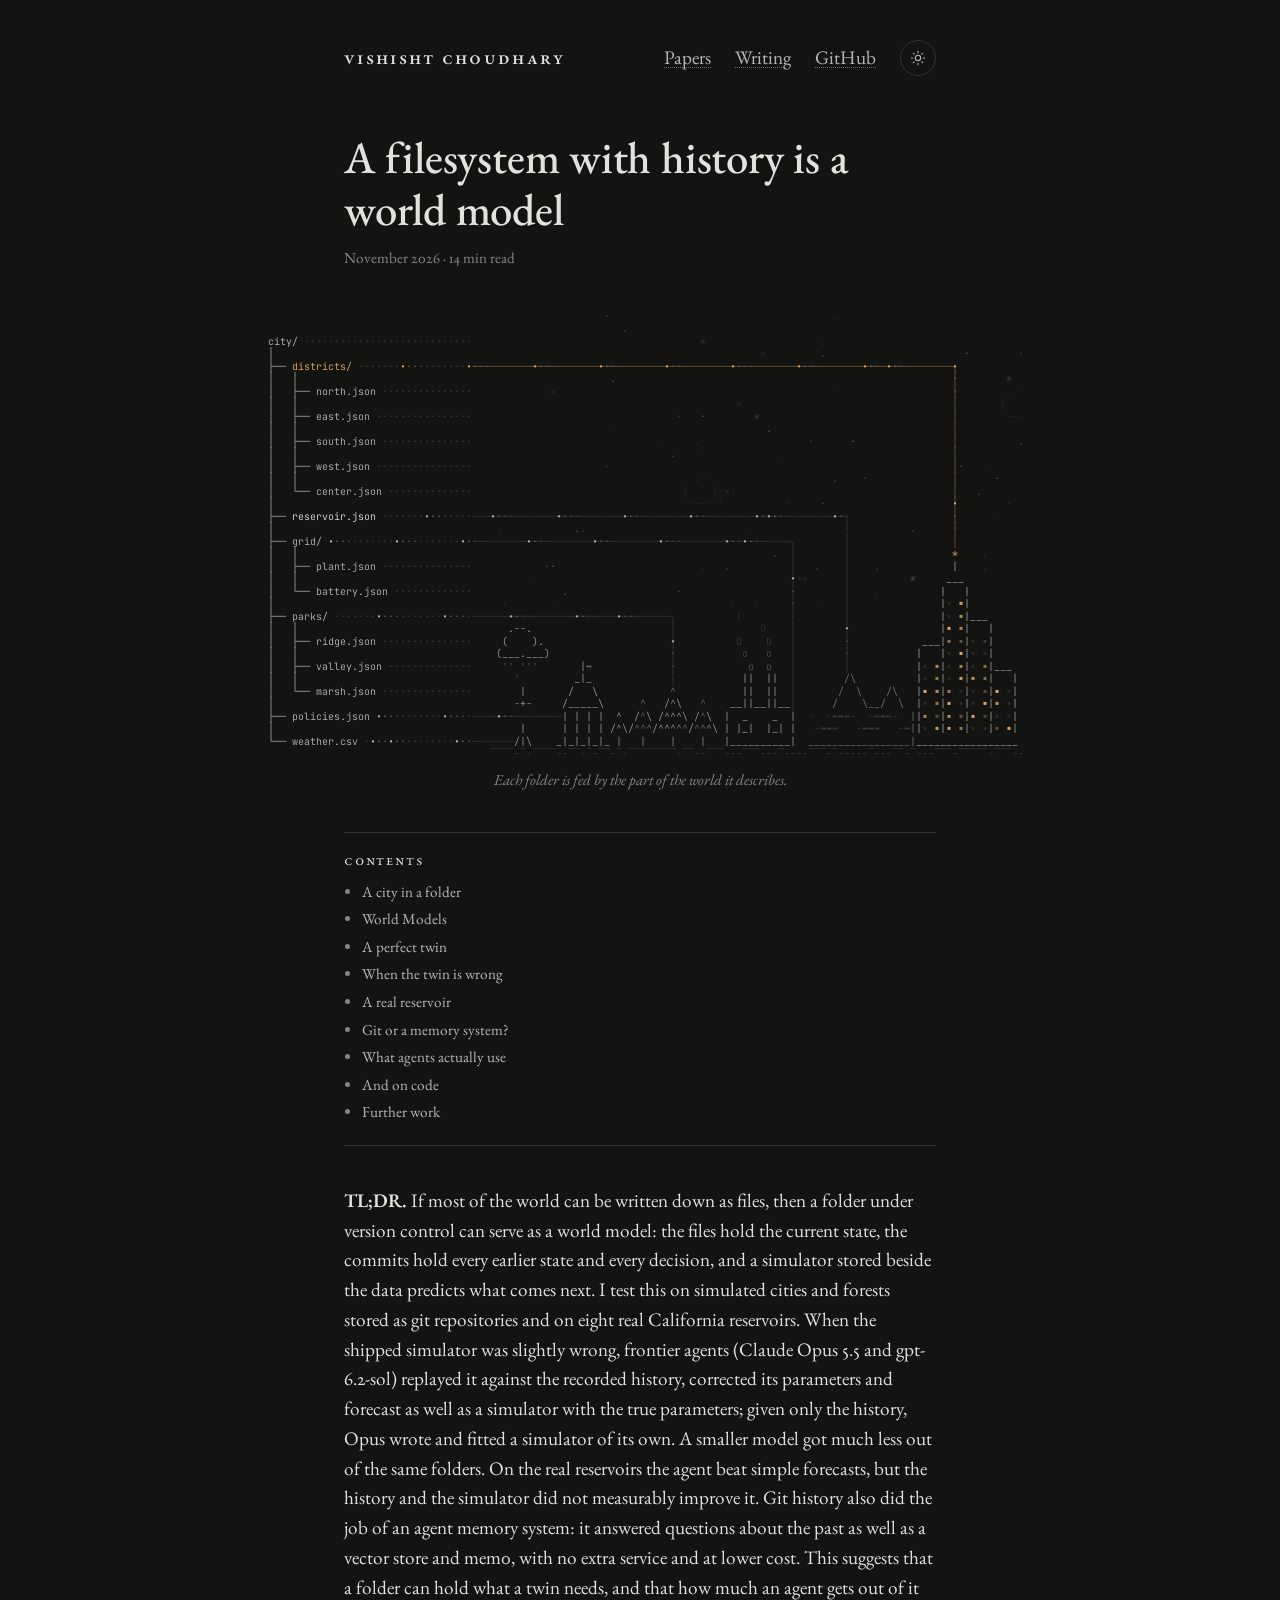
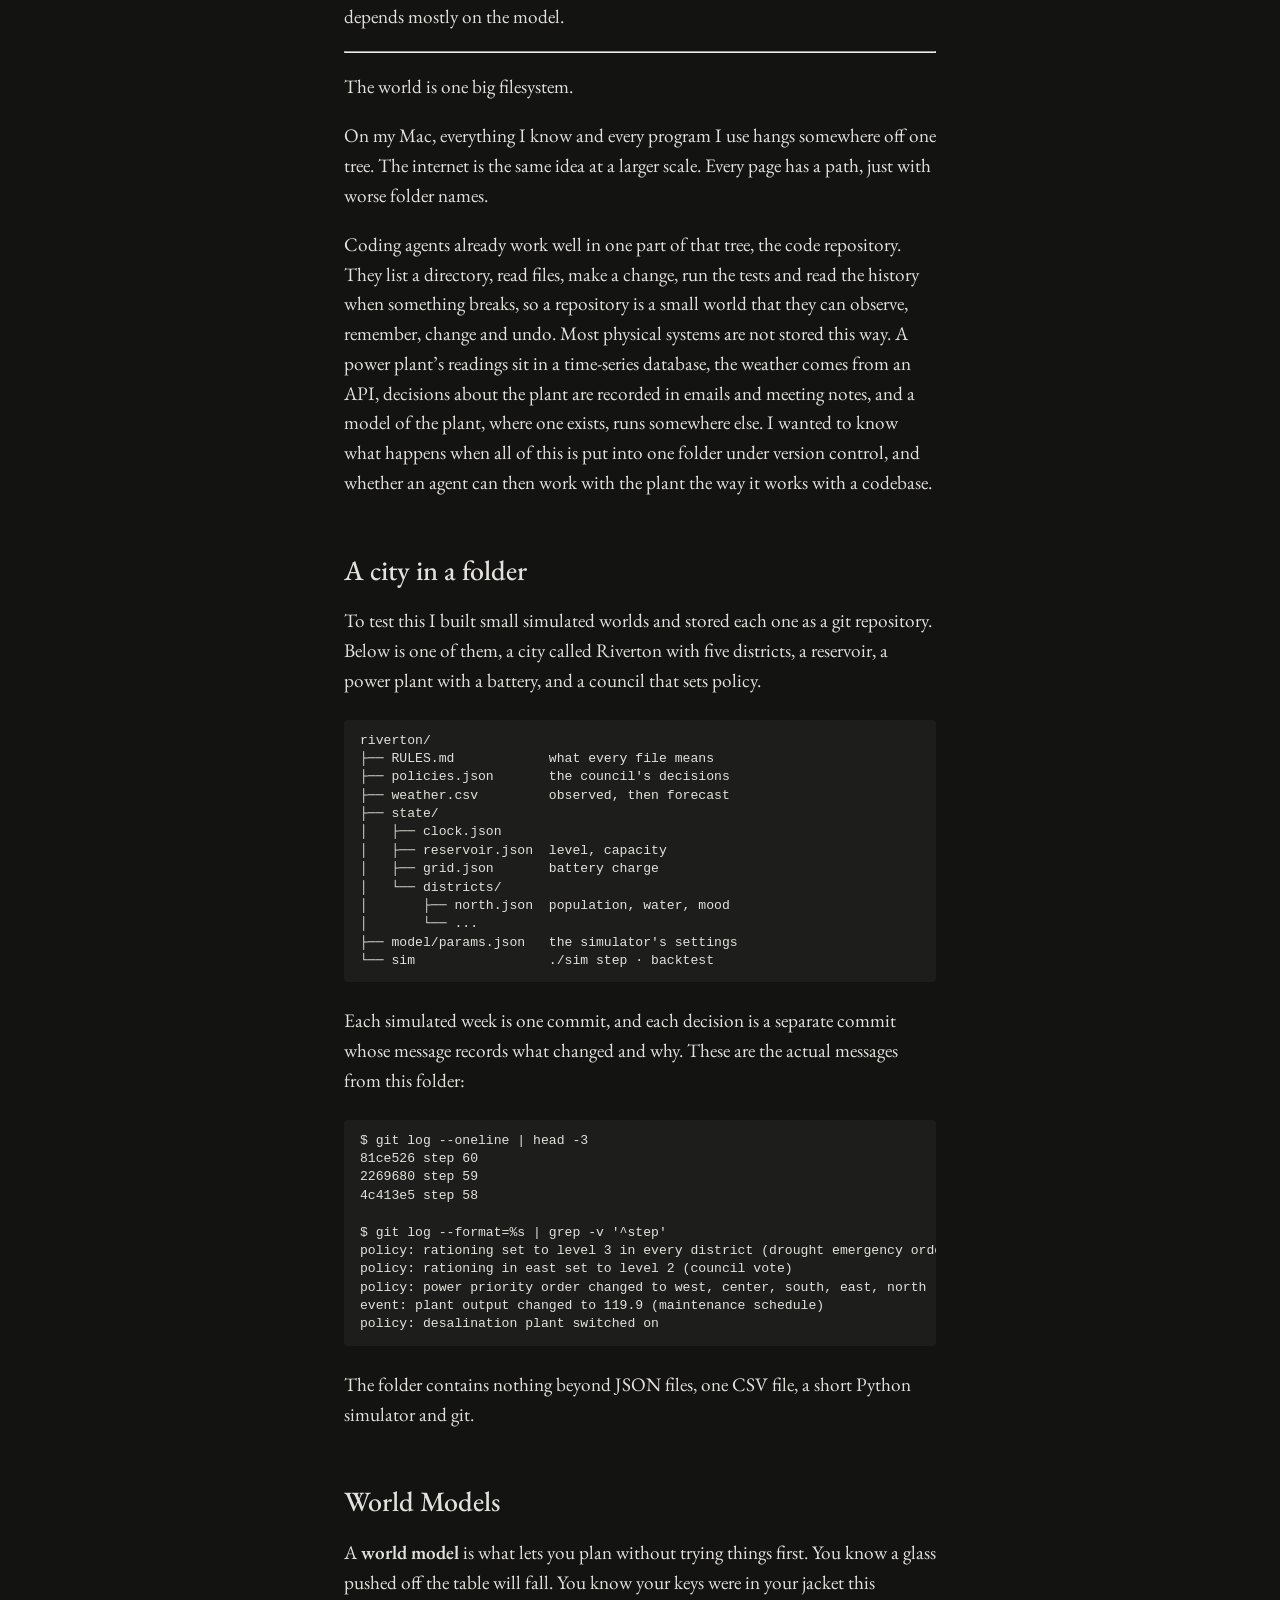
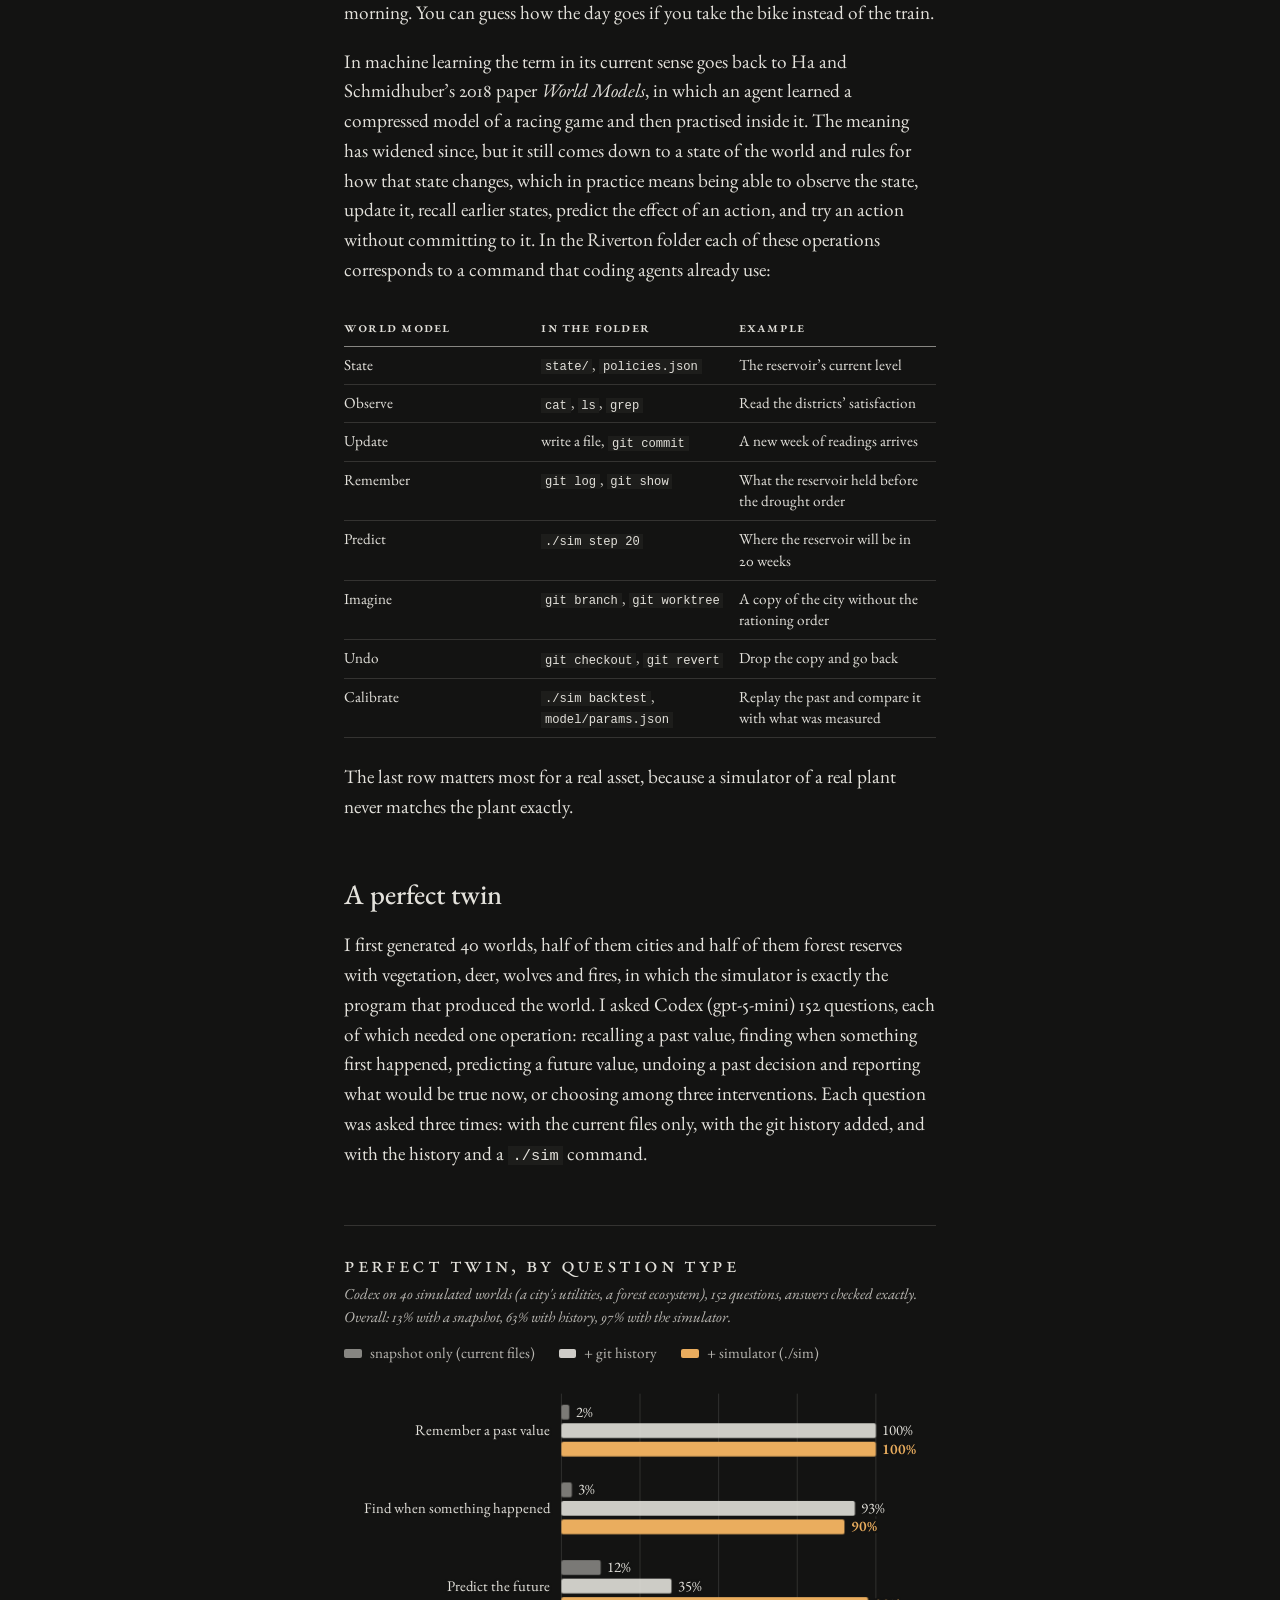
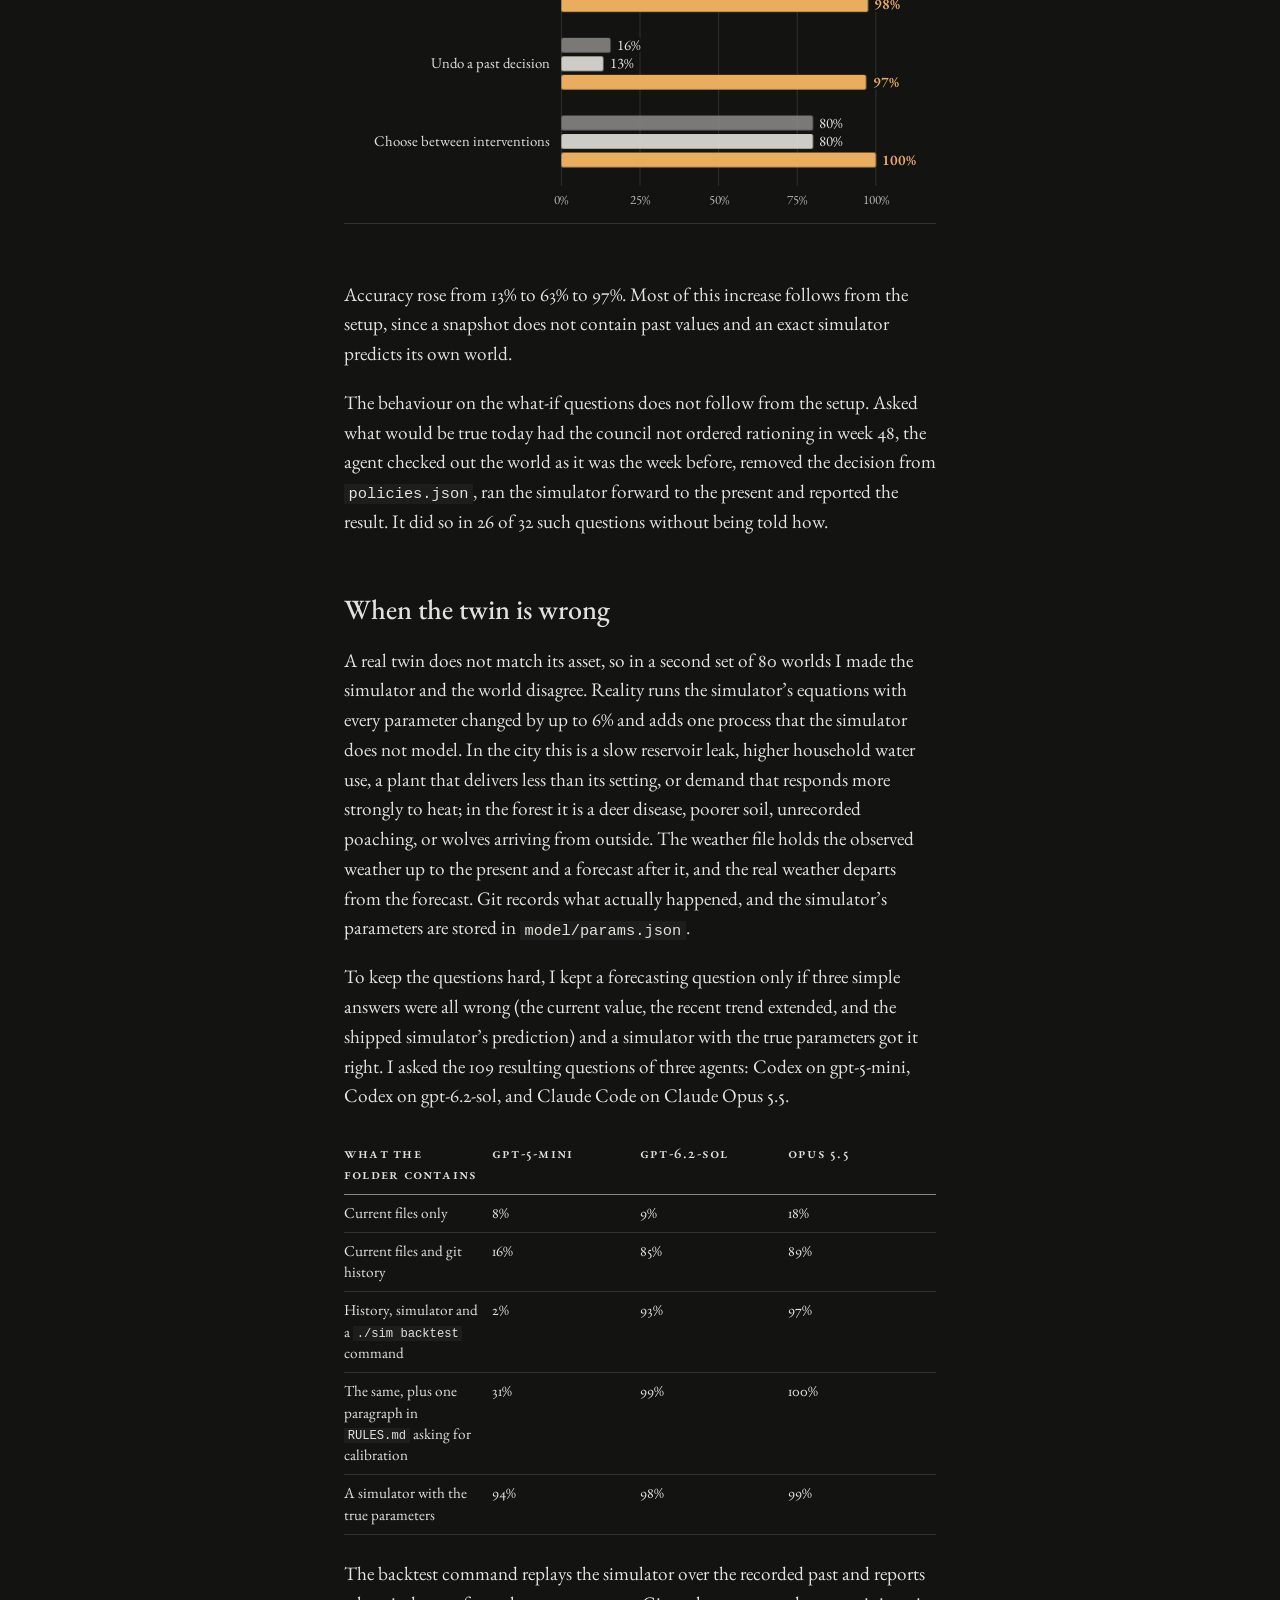
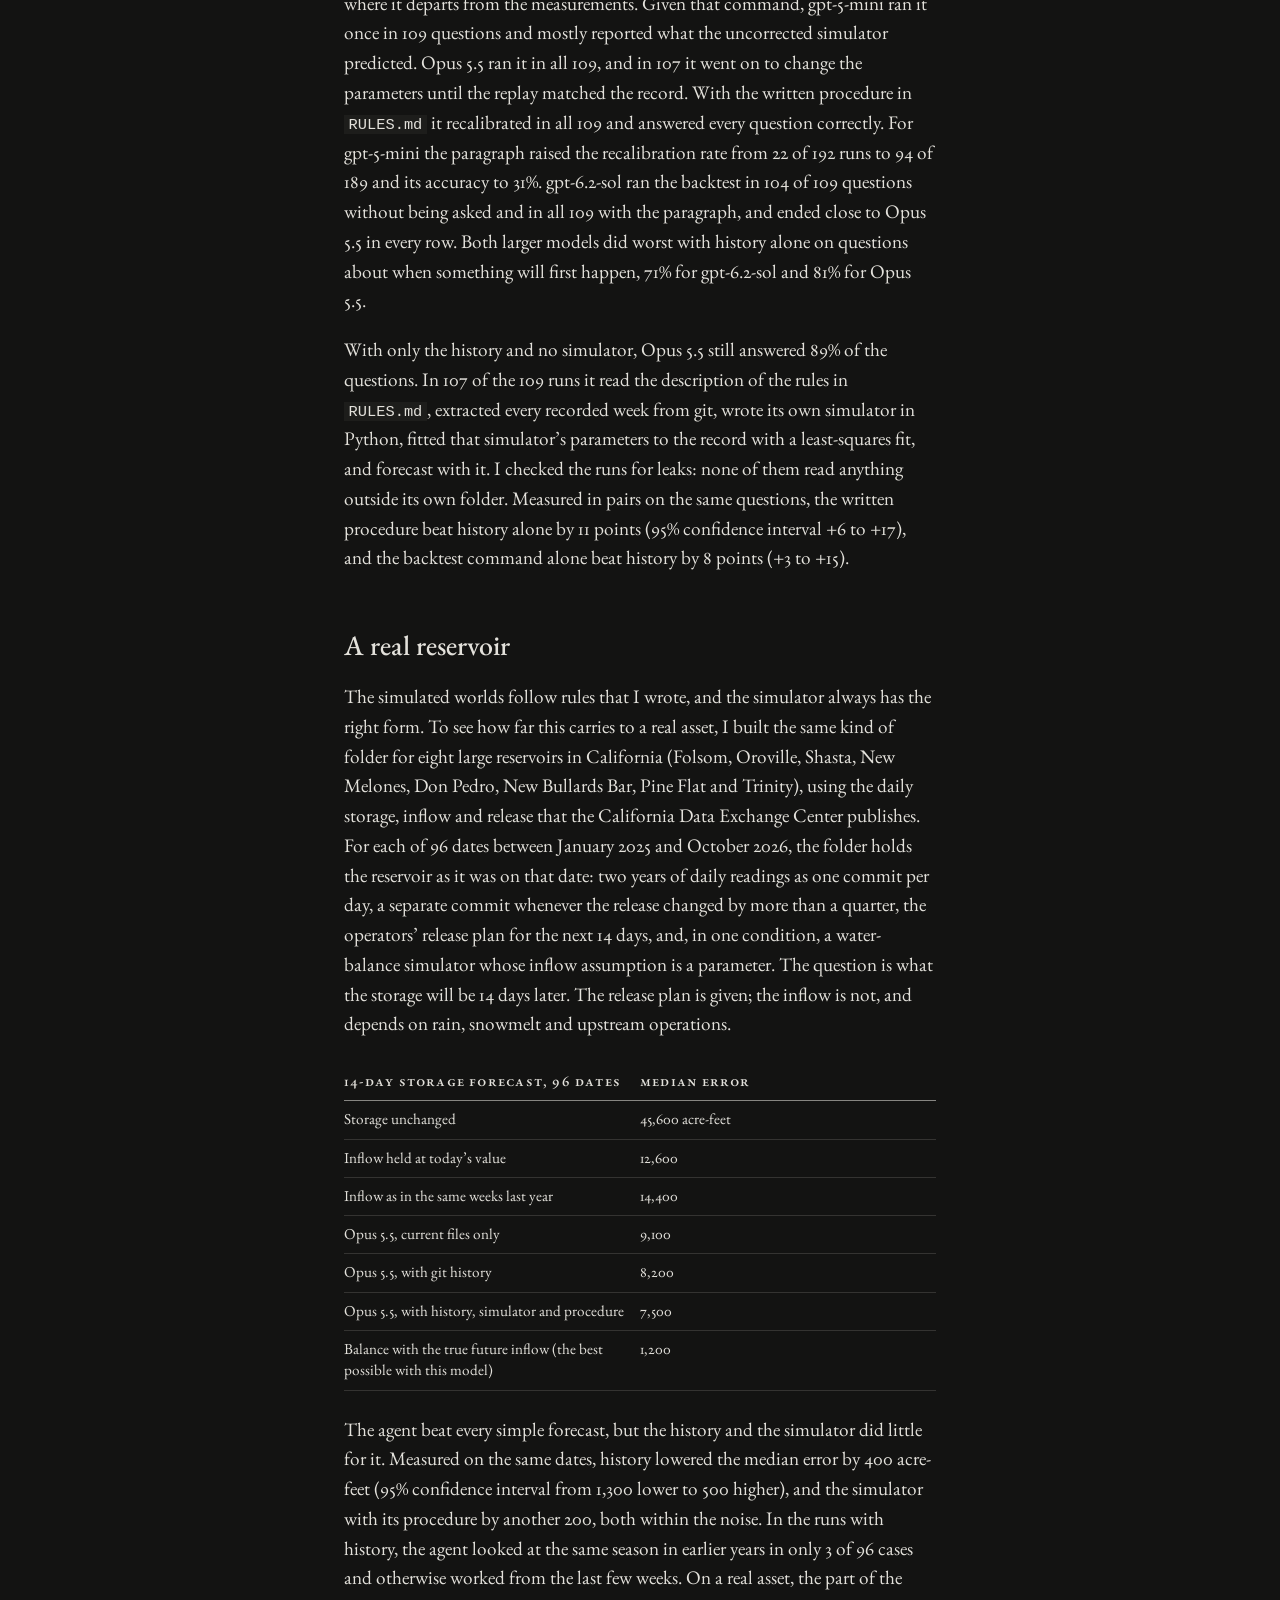
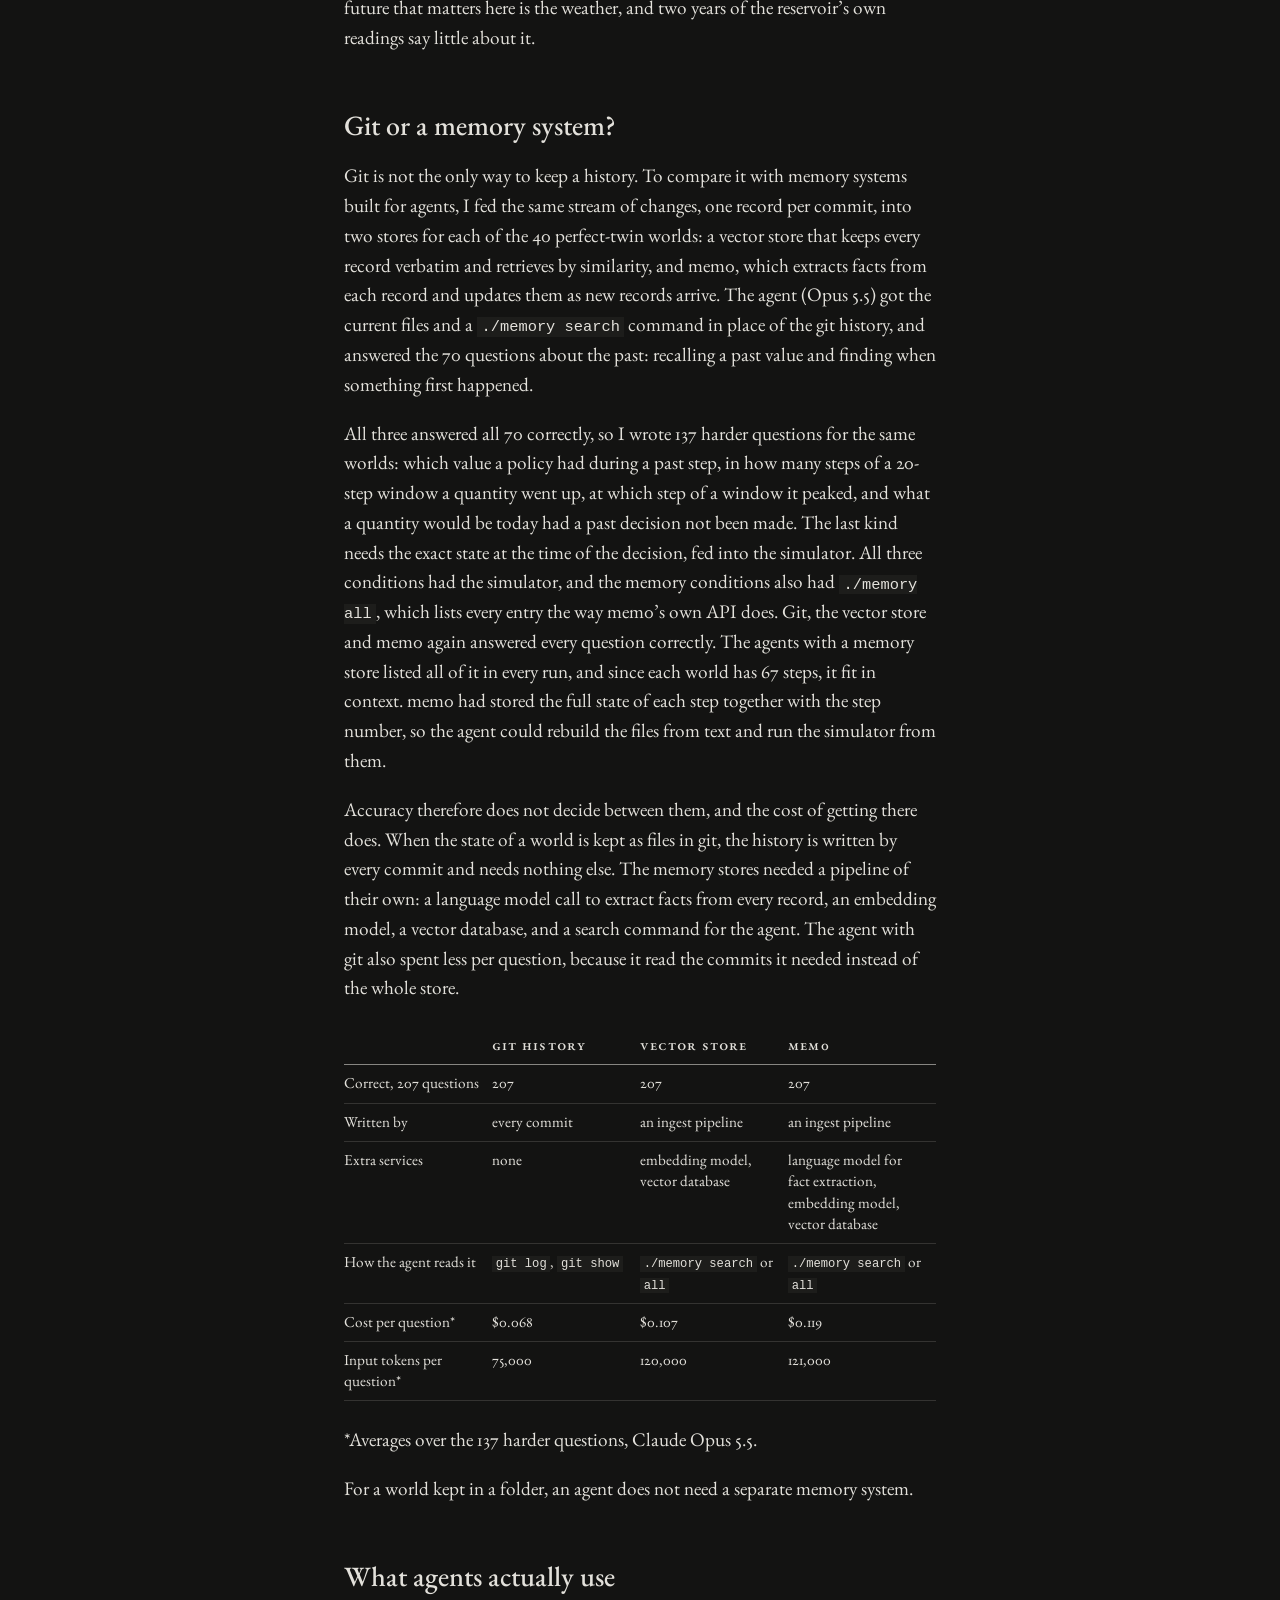
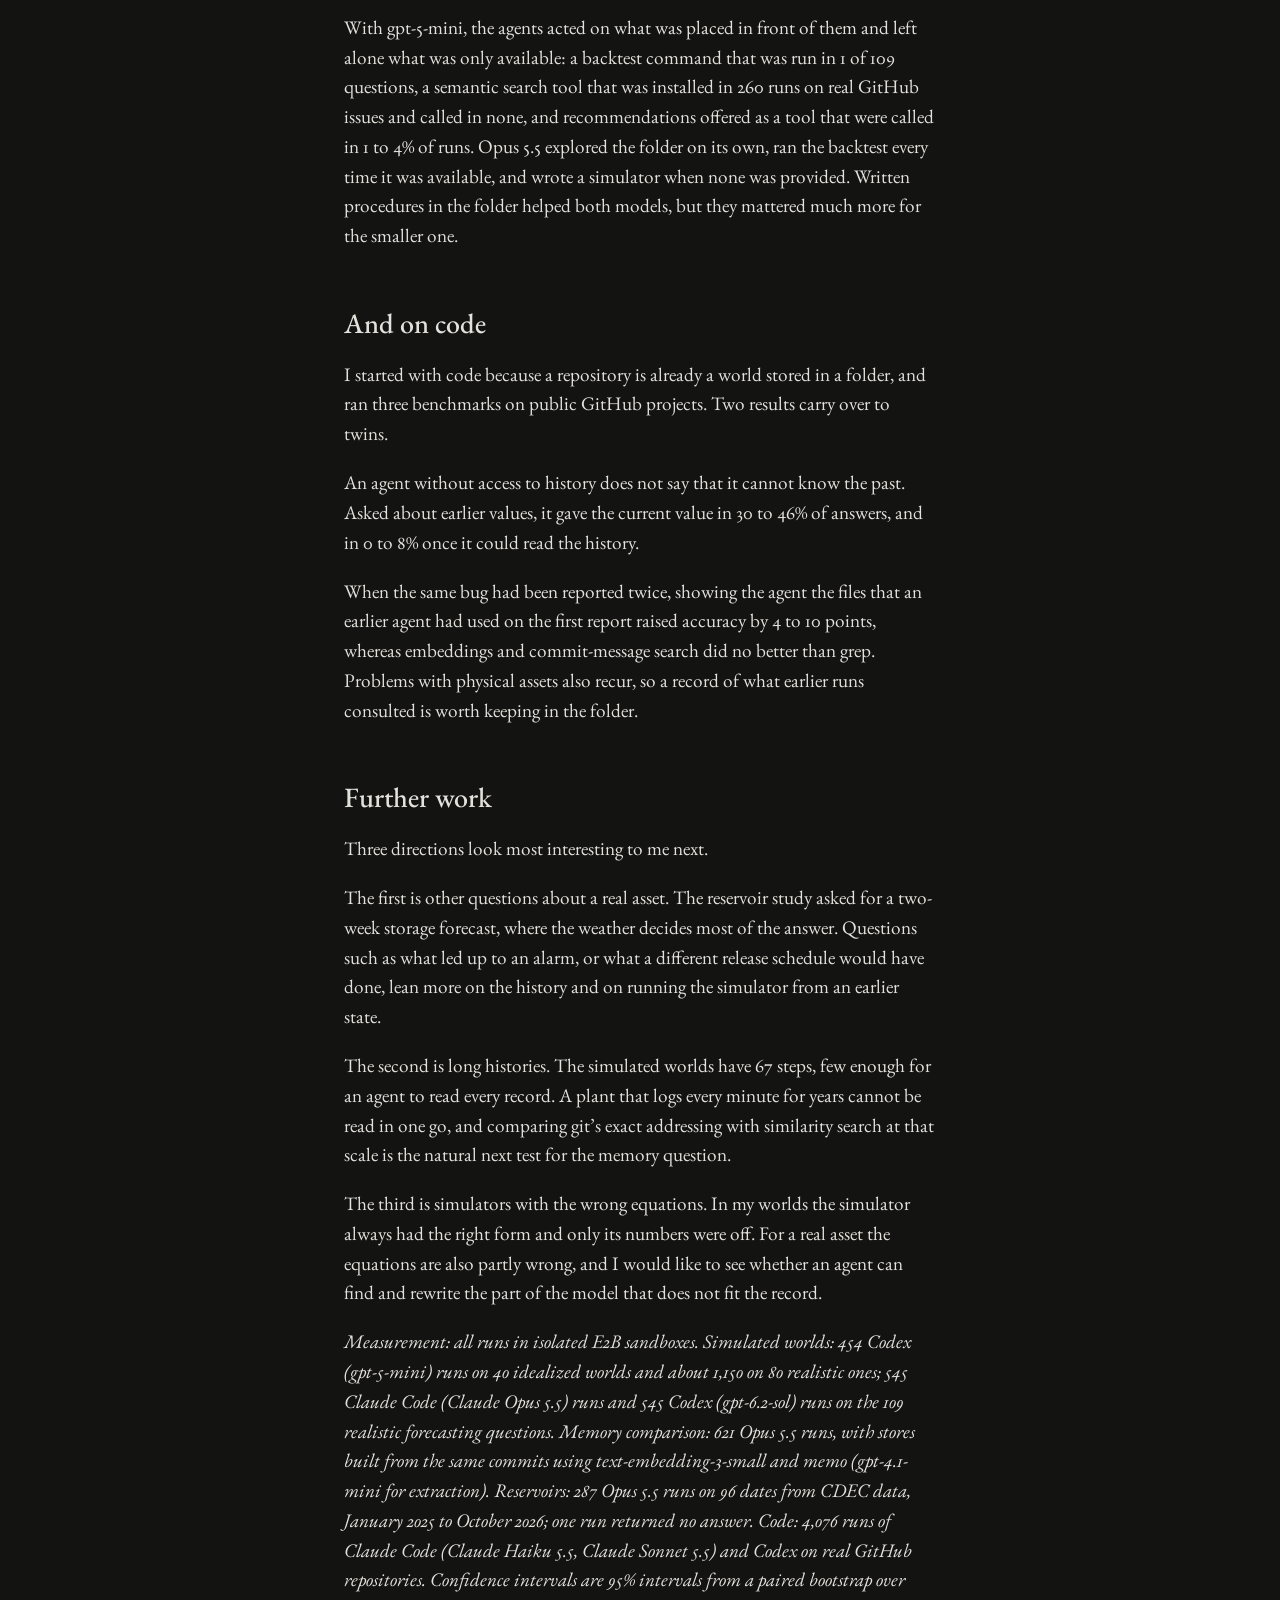
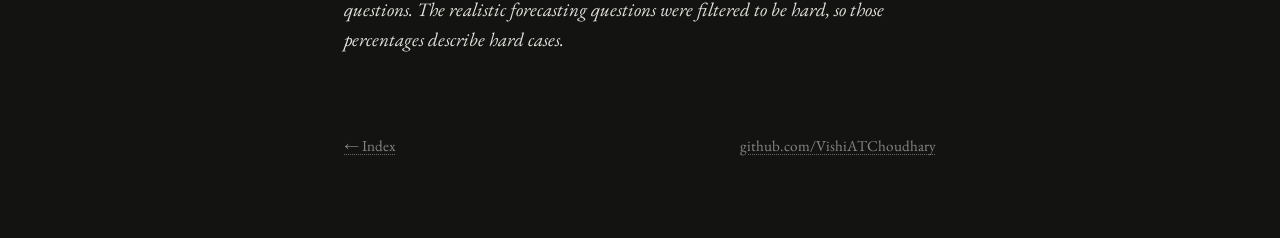
==== commit 2a23fdfb: "Add git vs memory-store comparison table to filesystem post Co-Authored-By: Claude Opus 5.5 <noreply" ====
--- a/notes/a-filesystem-with-history-is-a-world-model.html
+++ b/notes/a-filesystem-with-history-is-a-world-model.html
@@ -408,11 +408,66 @@
 memory stores needed a pipeline of their own: a language model call to
 extract facts from every record, an embedding model, a vector database,
 and a search command for the agent. The agent with git also spent less
-per question, $0.068 and 75,000 input tokens on average, against $0.107
-and 120,000 for the vector store and $0.119 and 121,000 for mem0,
-because it read the commits it needed instead of the whole store. For a
-world kept in a folder, an agent does not need a separate memory
-system.</p>
+per question, because it read the commits it needed instead of the whole
+store.</p>
+<table>
+<colgroup>
+<col style="width: 25%" />
+<col style="width: 25%" />
+<col style="width: 25%" />
+<col style="width: 25%" />
+</colgroup>
+<thead>
+<tr>
+<th></th>
+<th>Git history</th>
+<th>Vector store</th>
+<th>mem0</th>
+</tr>
+</thead>
+<tbody>
+<tr>
+<td>Correct, 207 questions</td>
+<td>207</td>
+<td>207</td>
+<td>207</td>
+</tr>
+<tr>
+<td>Written by</td>
+<td>every commit</td>
+<td>an ingest pipeline</td>
+<td>an ingest pipeline</td>
+</tr>
+<tr>
+<td>Extra services</td>
+<td>none</td>
+<td>embedding model, vector database</td>
+<td>language model for fact extraction, embedding model, vector
+database</td>
+</tr>
+<tr>
+<td>How the agent reads it</td>
+<td><code>git log</code>, <code>git show</code></td>
+<td><code>./memory search</code> or <code>all</code></td>
+<td><code>./memory search</code> or <code>all</code></td>
+</tr>
+<tr>
+<td>Cost per question*</td>
+<td>$0.068</td>
+<td>$0.107</td>
+<td>$0.119</td>
+</tr>
+<tr>
+<td>Input tokens per question*</td>
+<td>75,000</td>
+<td>120,000</td>
+<td>121,000</td>
+</tr>
+</tbody>
+</table>
+<p>*Averages over the 137 harder questions, Claude Opus 5.5.</p>
+<p>For a world kept in a folder, an agent does not need a separate
+memory system.</p>
 <h2 id="what-agents-actually-use">What agents actually use</h2>
 <p>With gpt-5-mini, the agents acted on what was placed in front of them
 and left alone what was only available: a backtest command that was run
